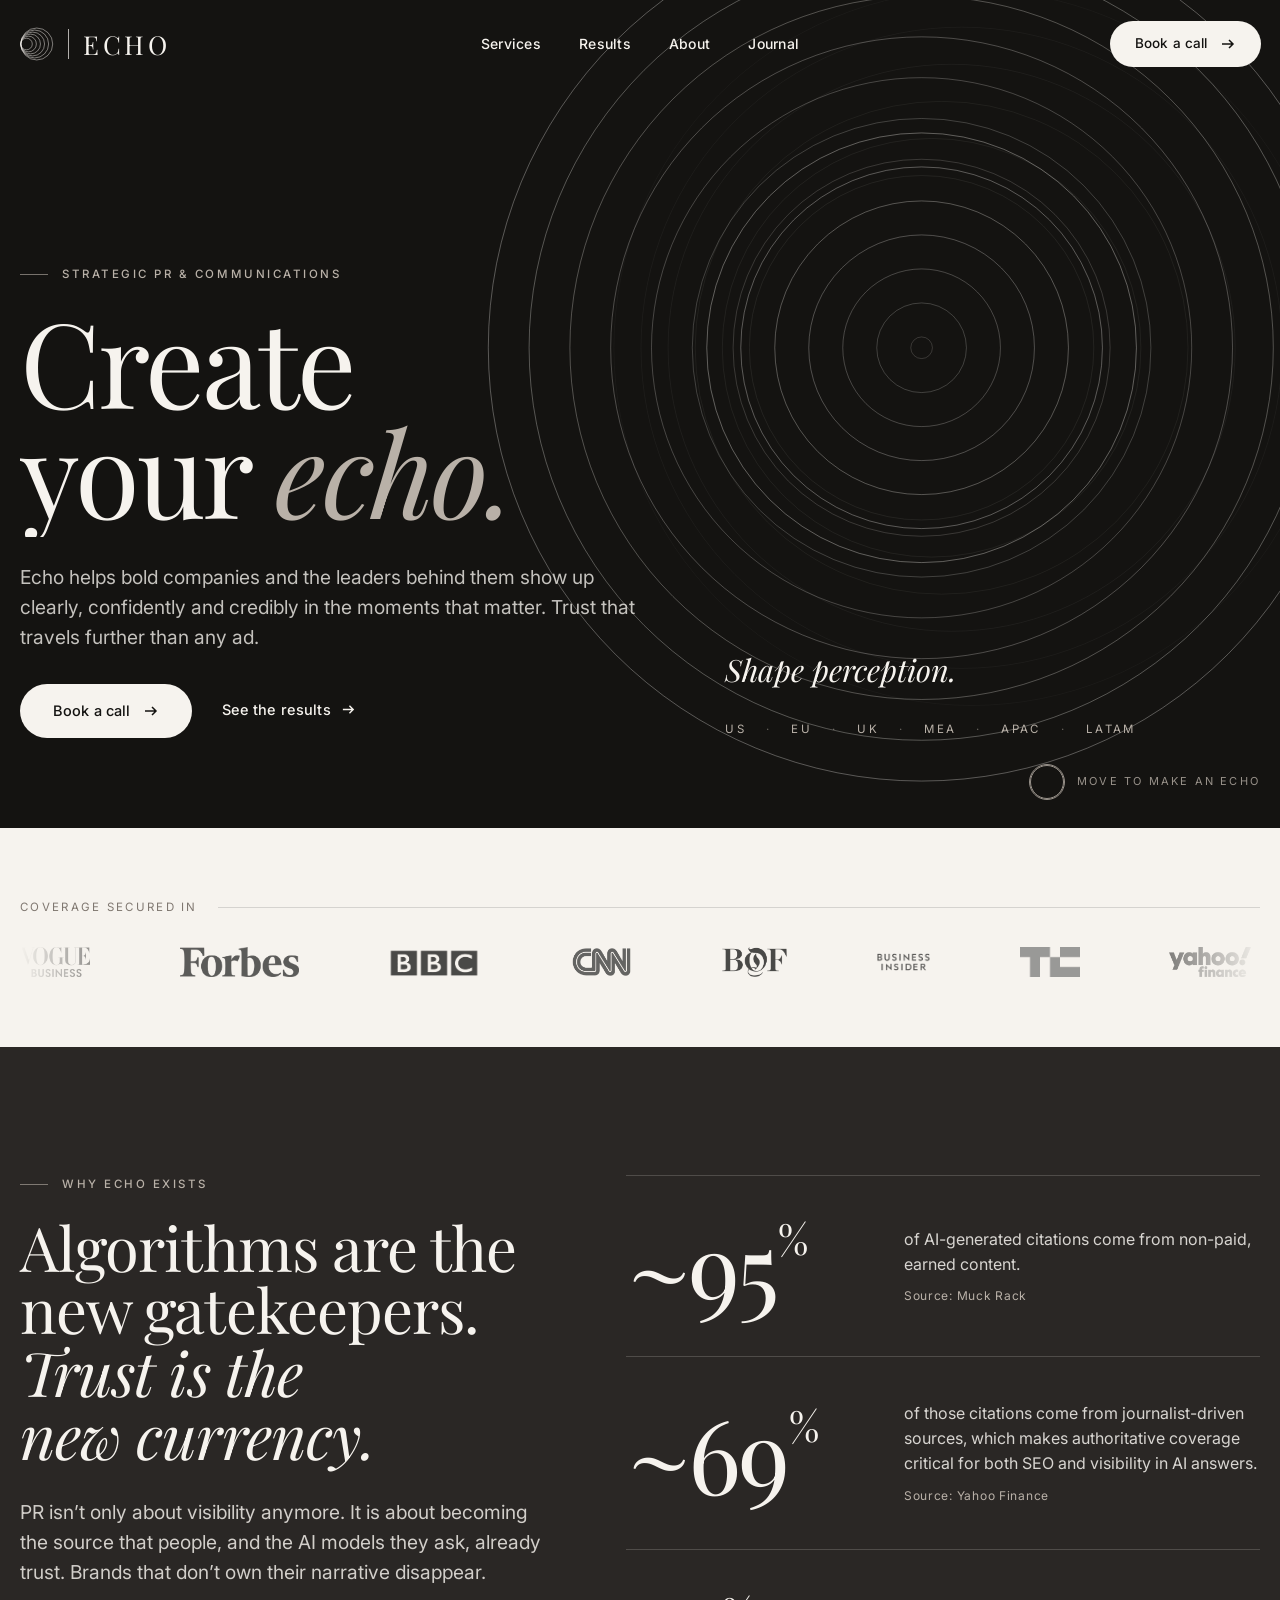
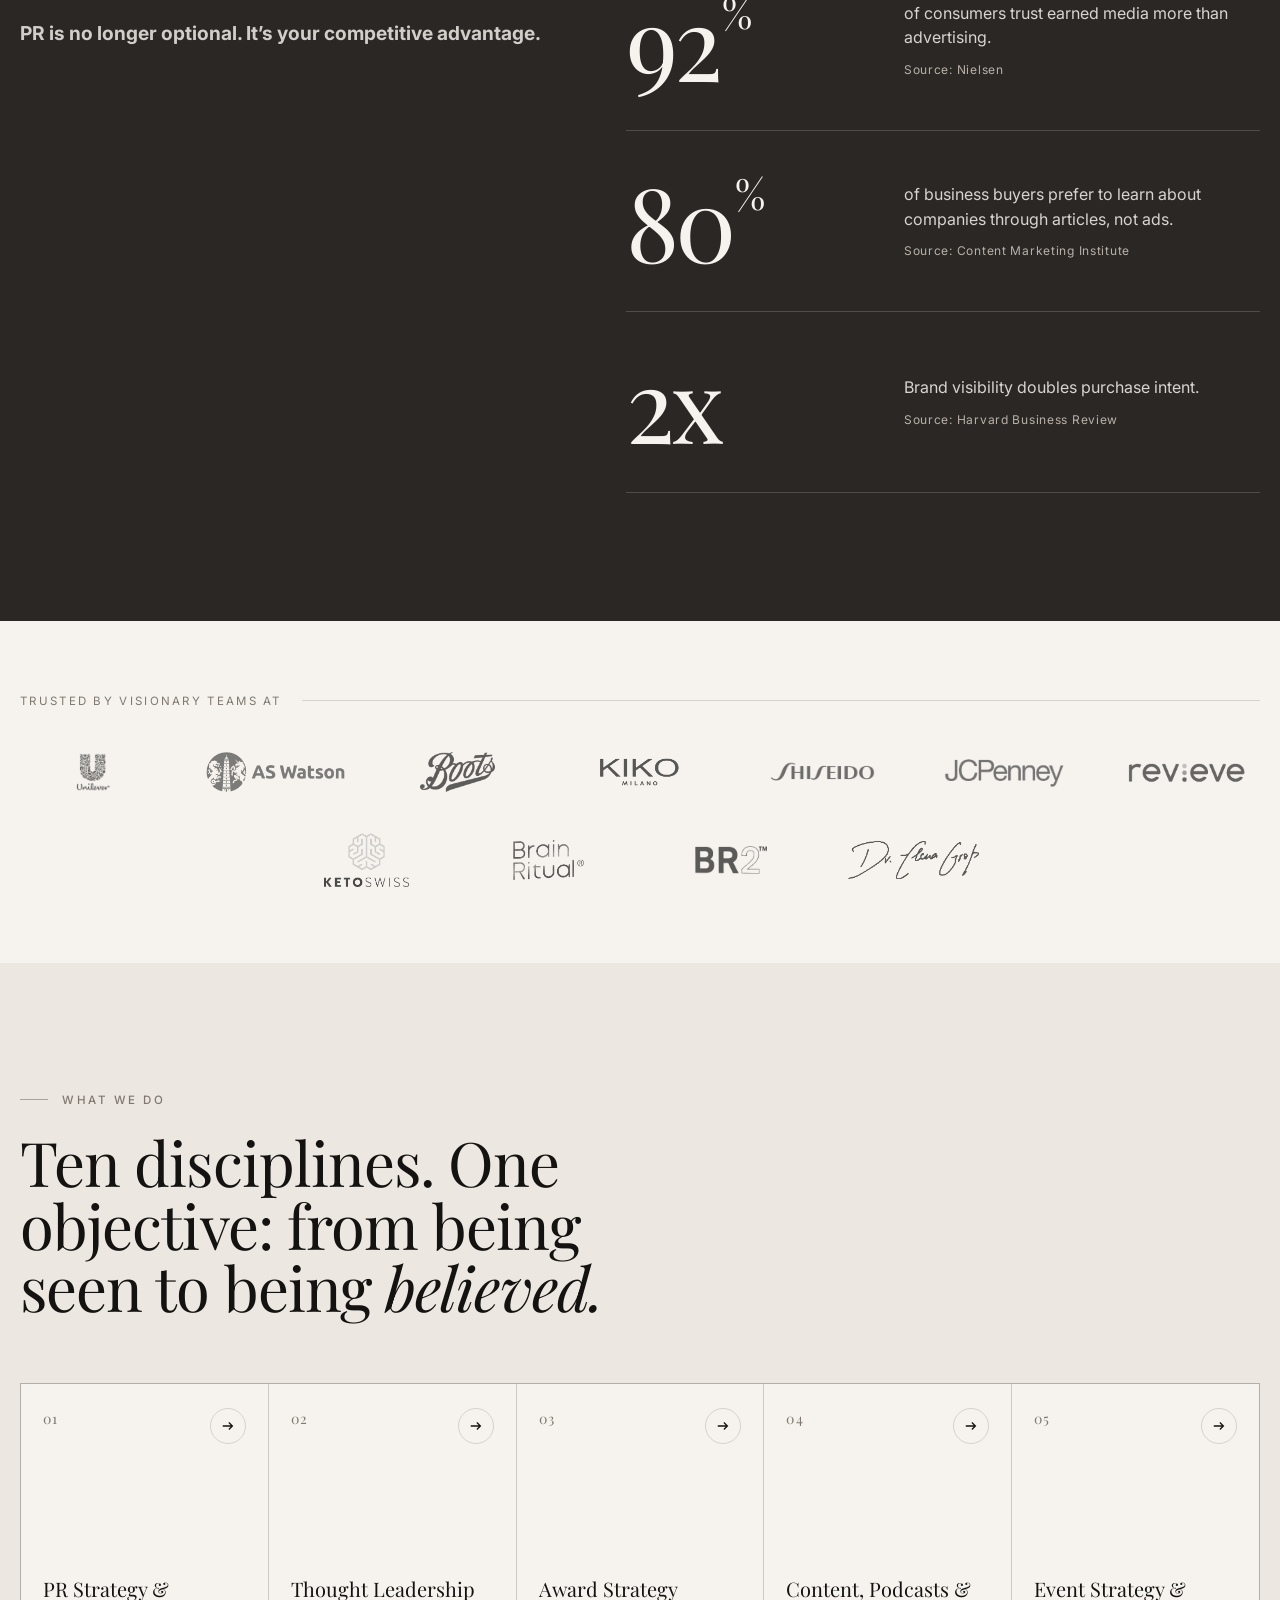
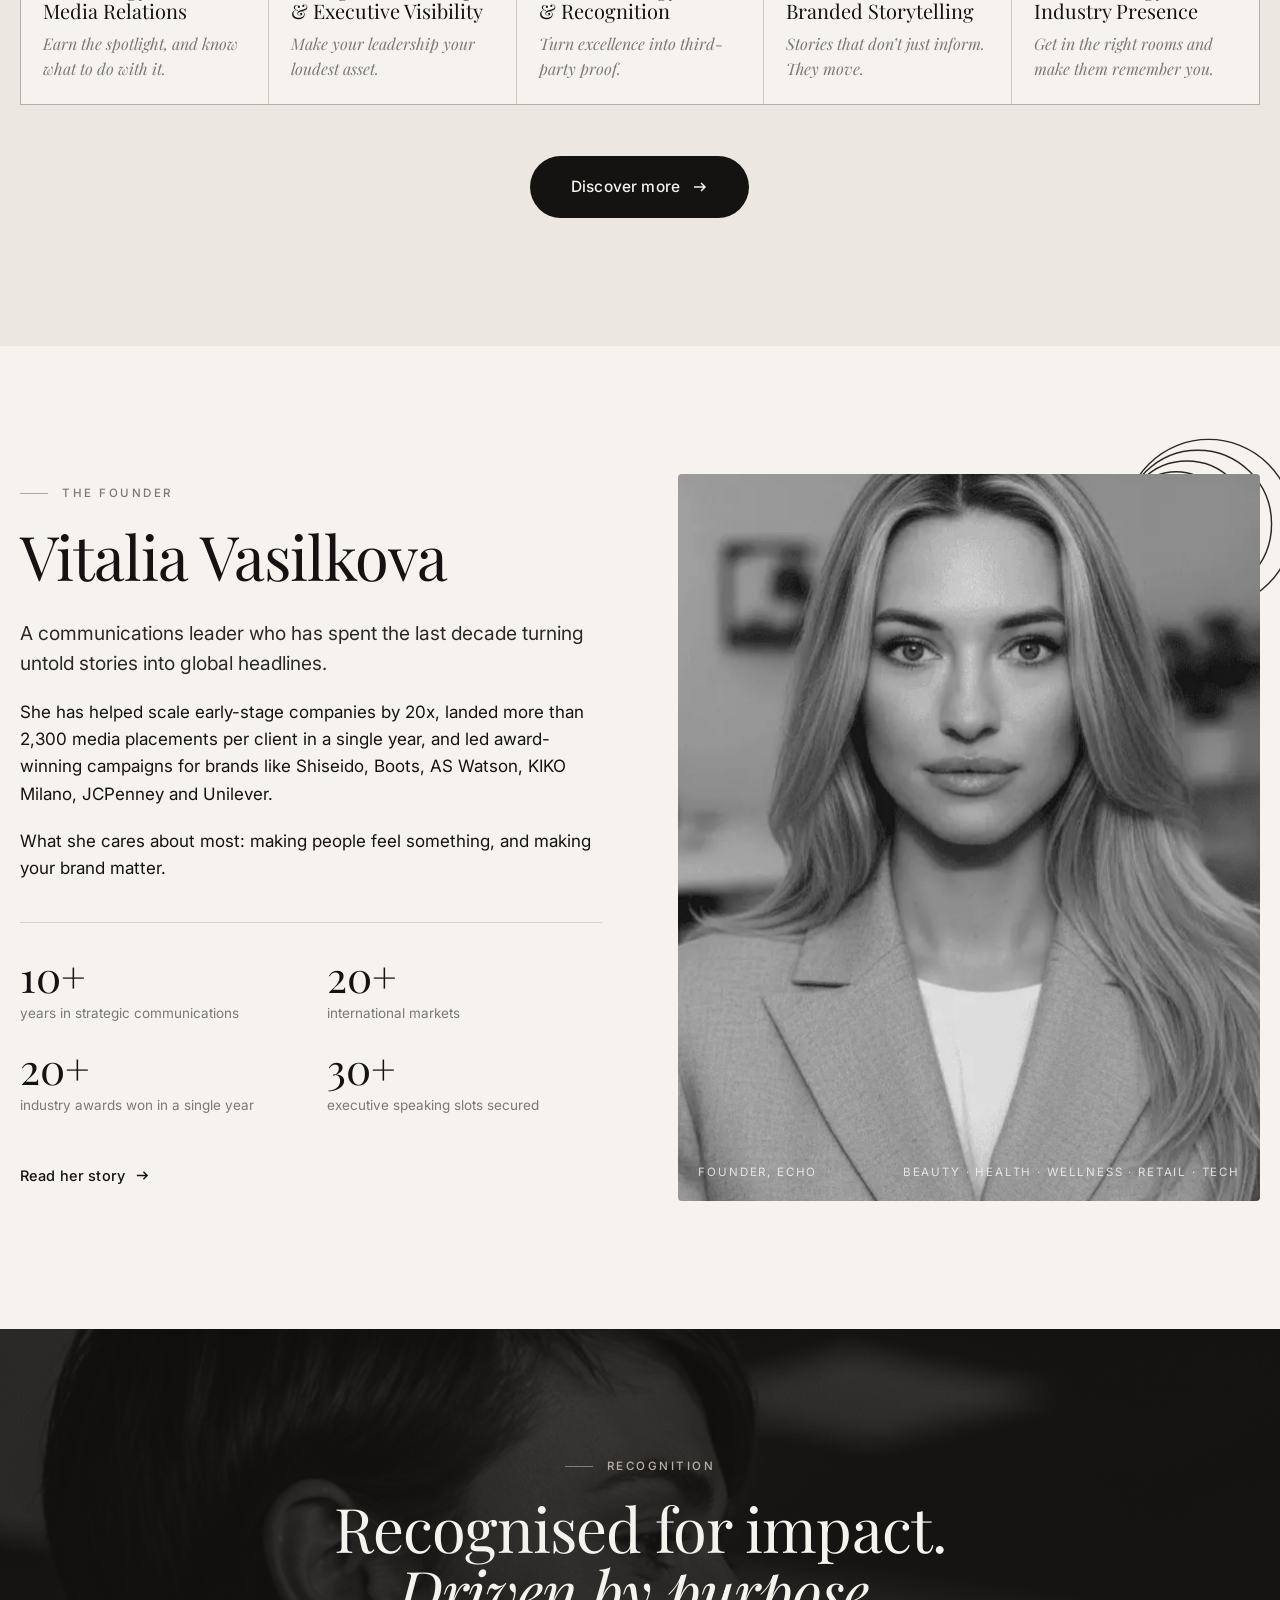
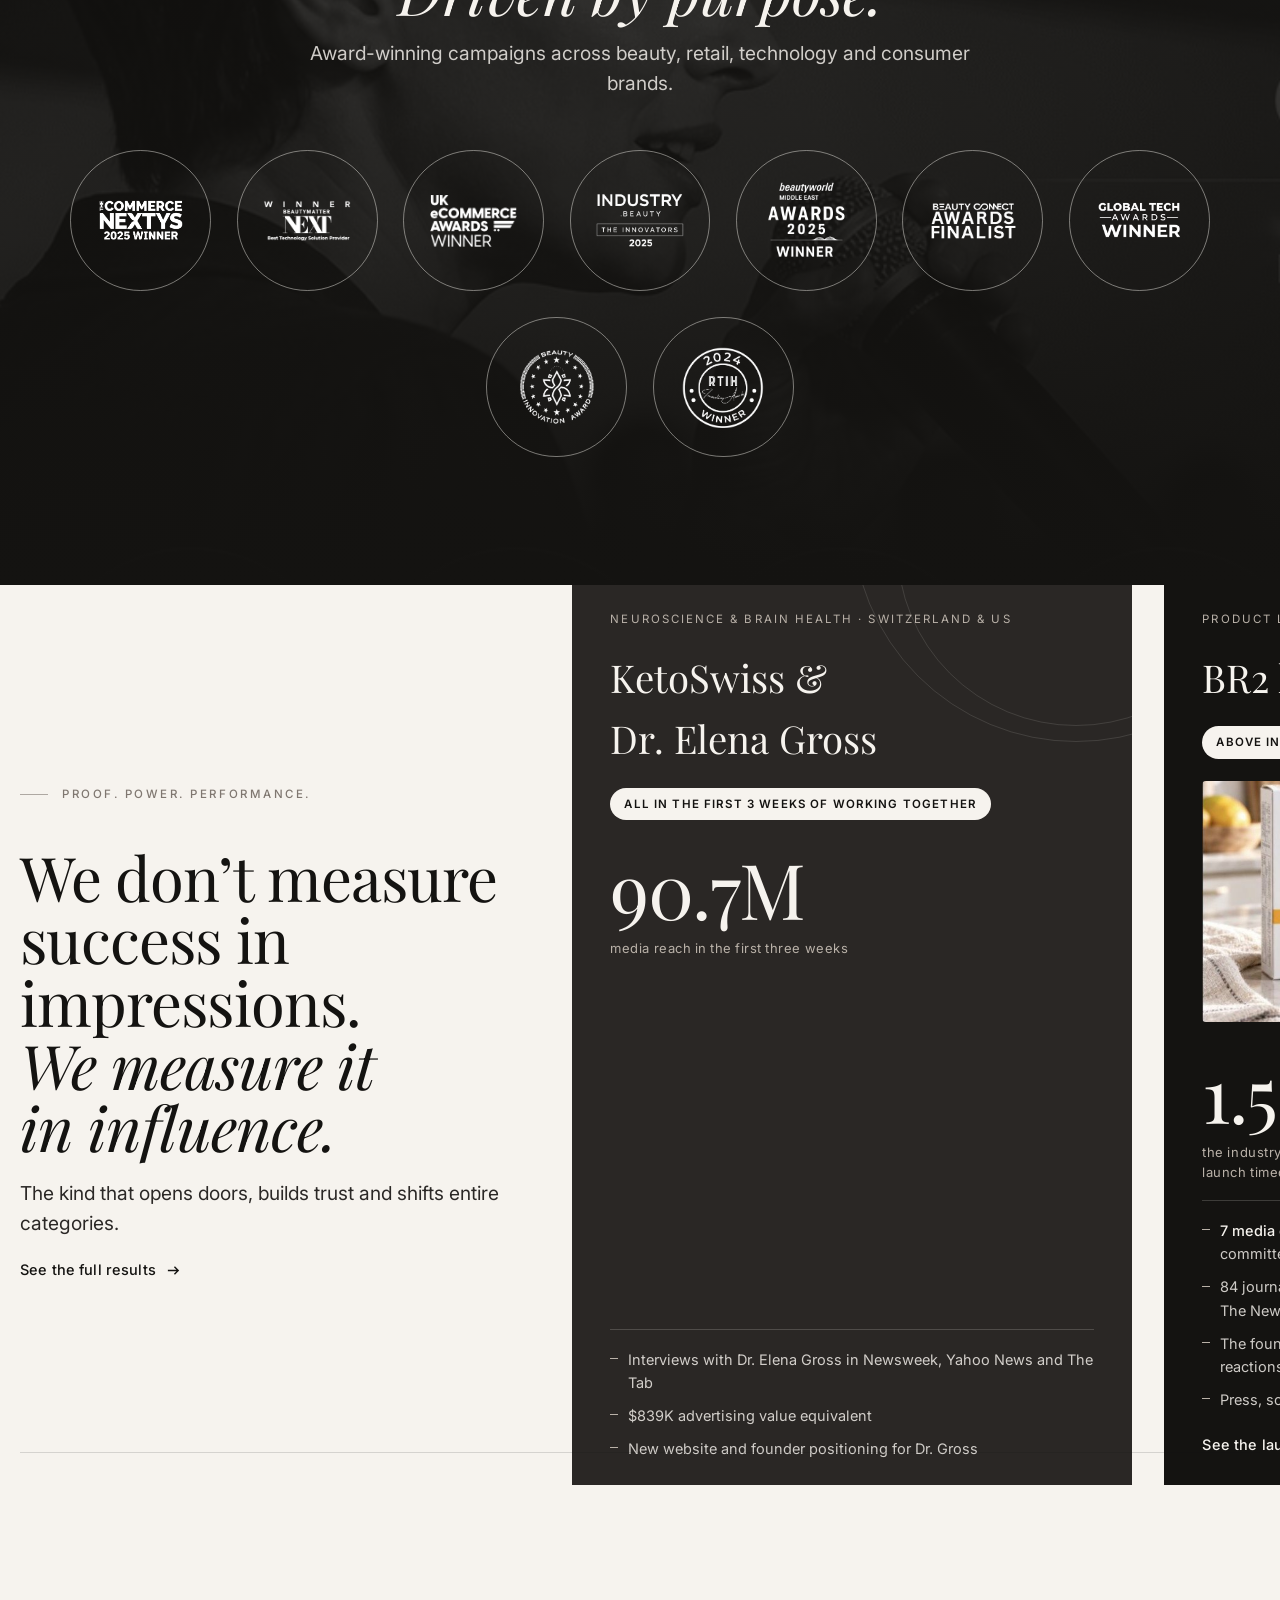
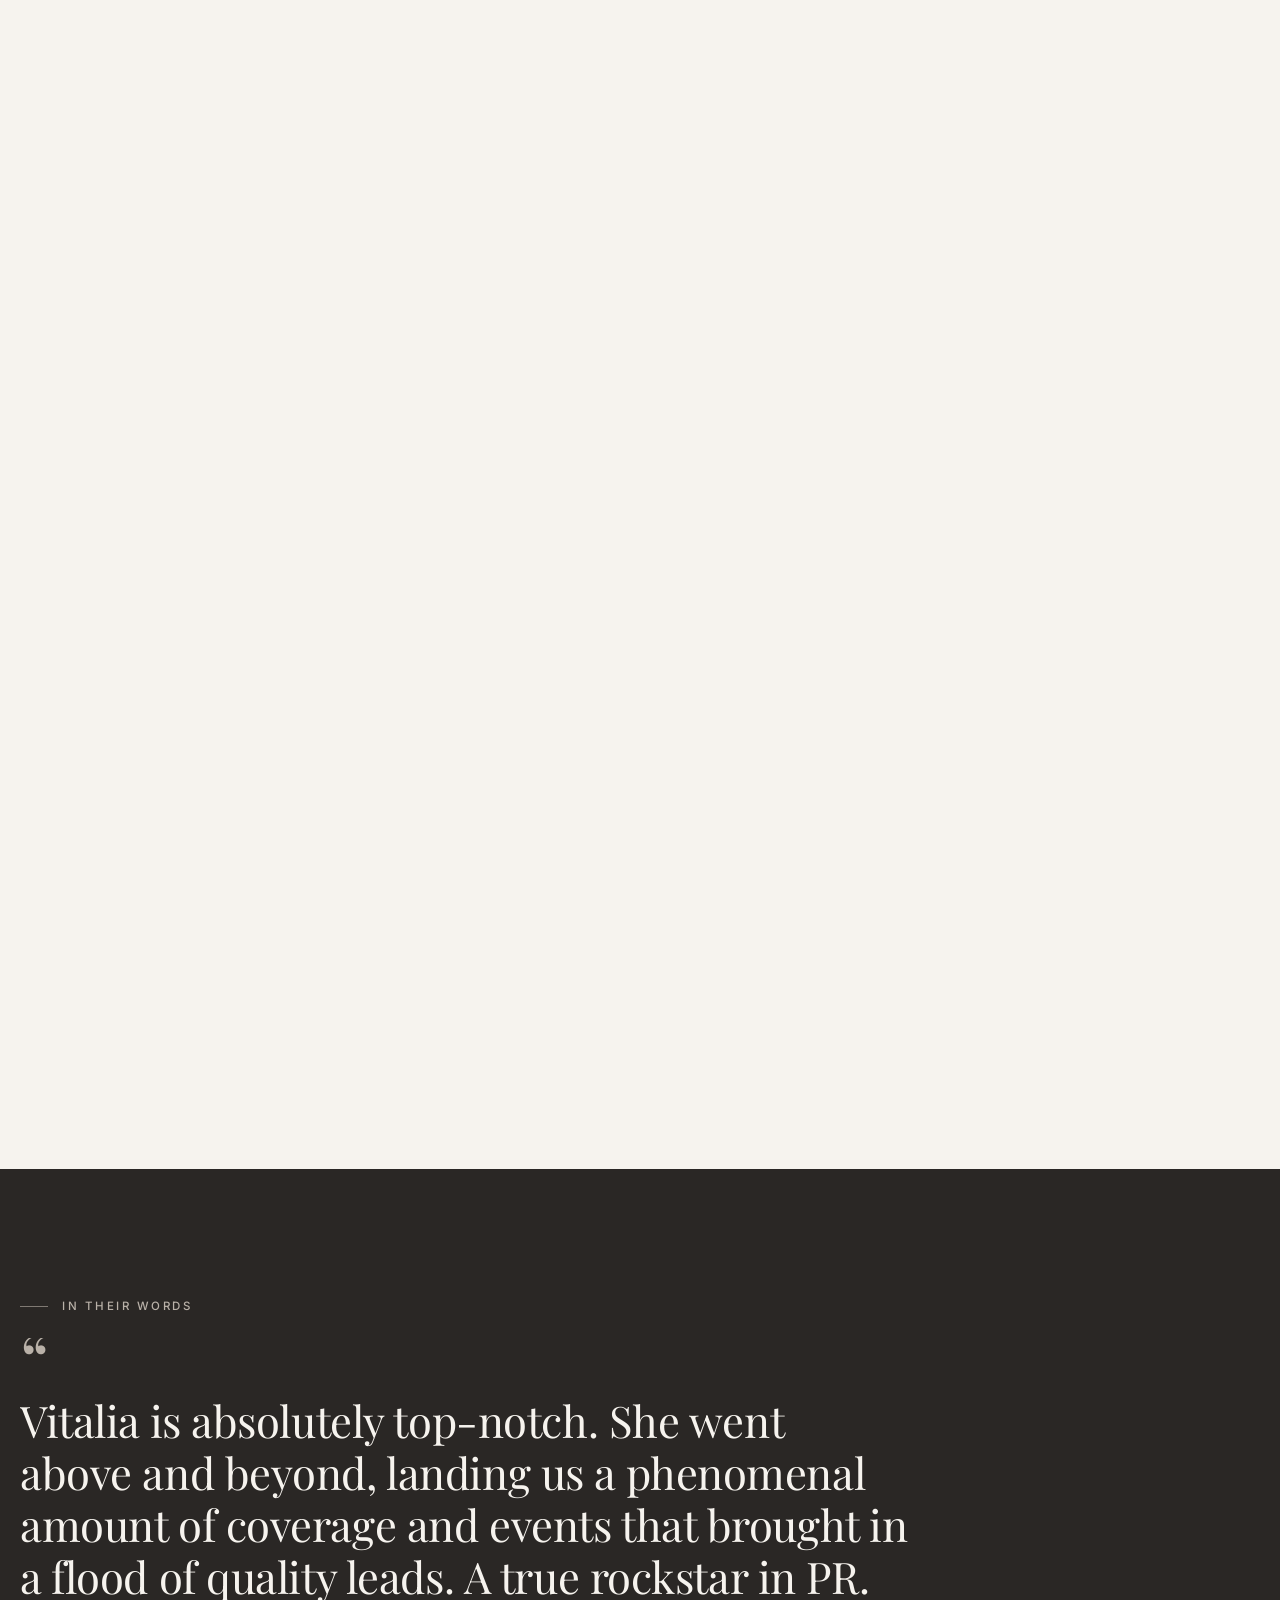
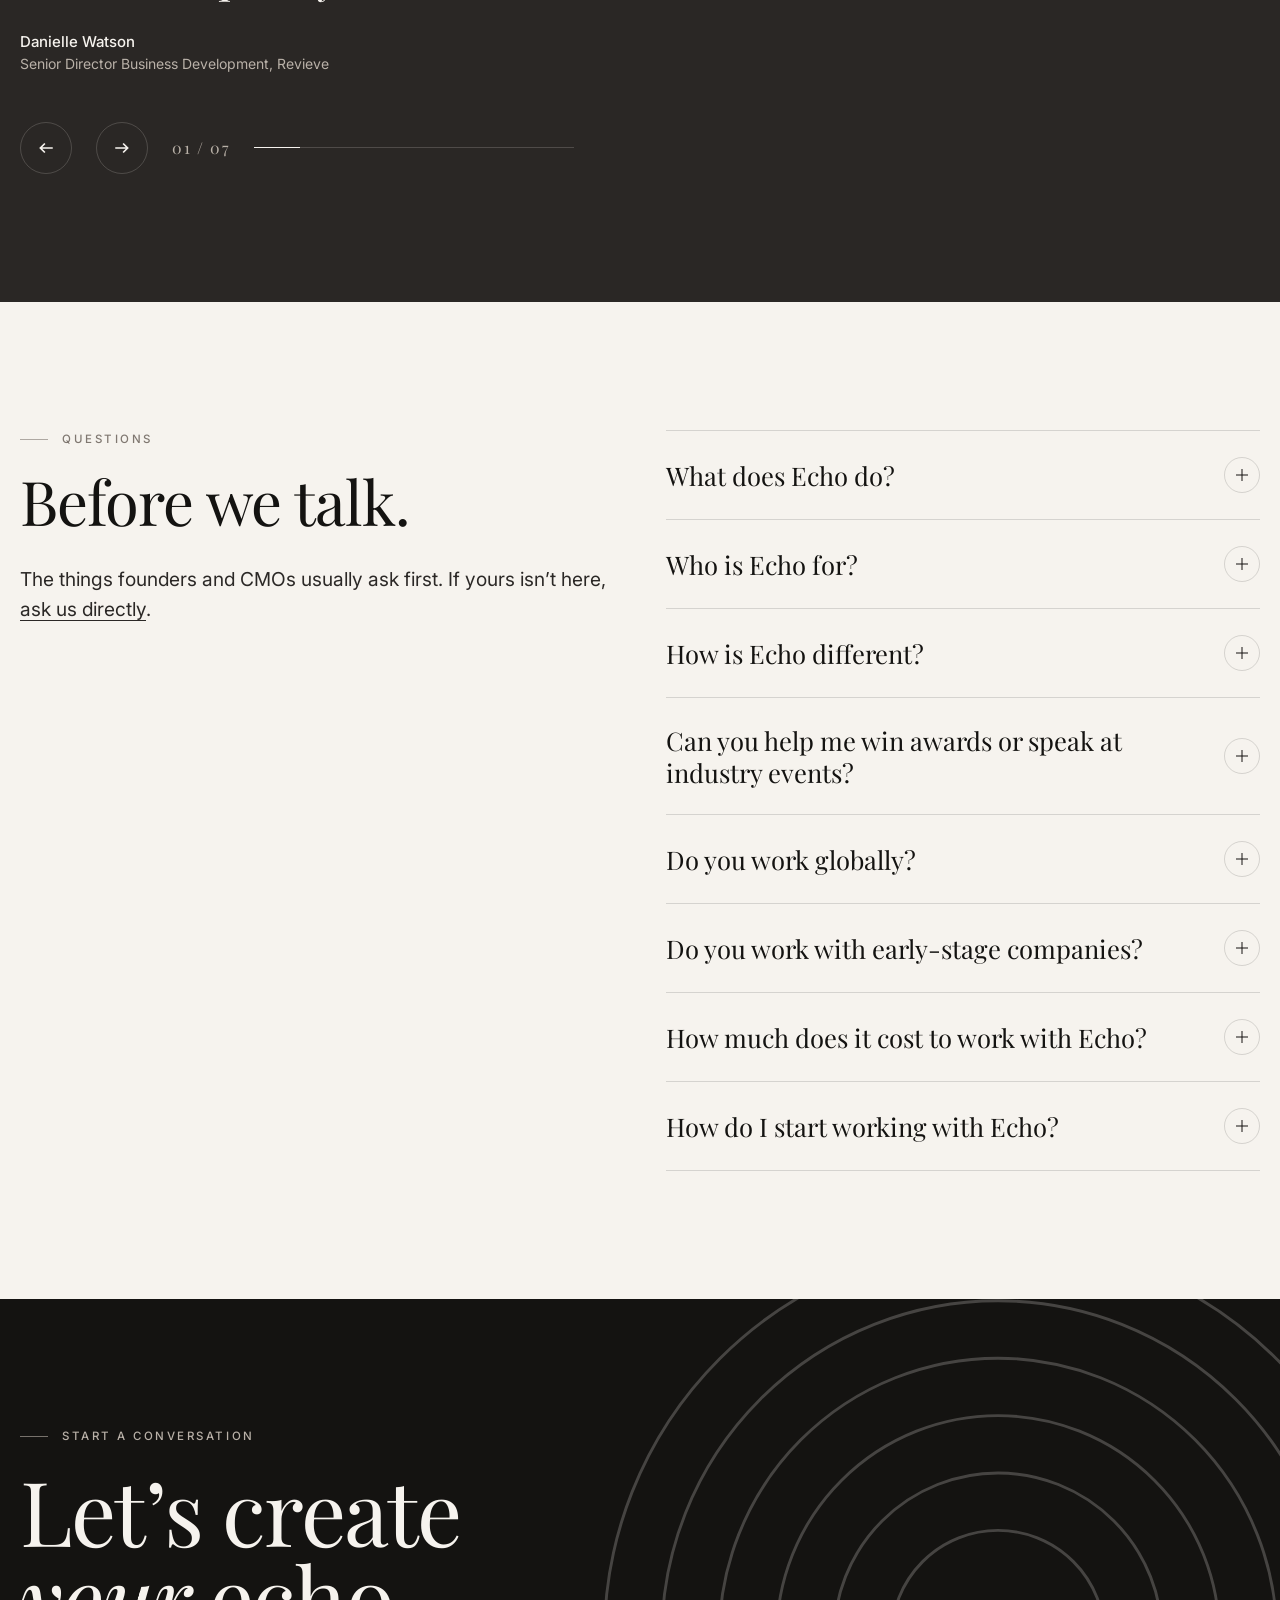
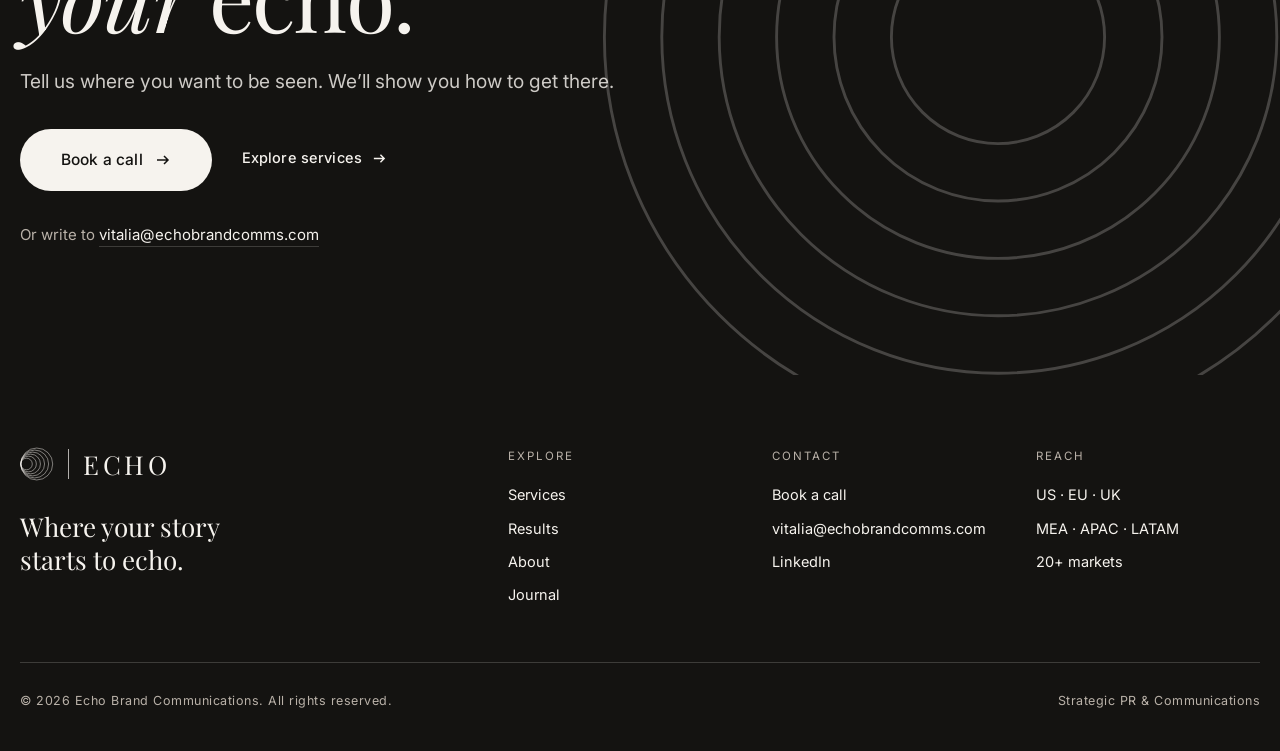
==== index.html @ 7e99e9a6 "Sharpen BR2 launch card positioning Co-Authored-By: Claude Opus 5.5 <noreply@anthropic.com> Claude-S" ====
<!doctype html>
<html lang="en">
<head>
<meta charset="utf-8">
<meta name="viewport" content="width=device-width, initial-scale=1, viewport-fit=cover">
<title>Echo — Strategic PR & Communications</title>
<meta name="description" content="Echo is a strategic PR and communications agency for bold brands and the leaders behind them. Earned media, thought leadership, awards and events across 20+ markets.">
<meta property="og:title" content="Echo — Strategic PR & Communications">
<meta property="og:description" content="Echo is a strategic PR and communications agency for bold brands and the leaders behind them. Earned media, thought leadership, awards and events across 20+ markets.">
<meta property="og:type" content="website">
<meta property="og:image" content="https://echobrandcomms.com/assets/img/hero-still-life.jpg">
<meta name="theme-color" content="#F6F3EE">
<link rel="icon" href="assets/img/favicon.svg" type="image/svg+xml">
<link rel="preconnect" href="https://fonts.googleapis.com">
<link rel="preconnect" href="https://fonts.gstatic.com" crossorigin>
<link rel="stylesheet" href="https://fonts.googleapis.com/css2?family=Playfair+Display:ital,wght@0,400;0,500;1,400&family=Inter:wght@400;500;600&display=swap">
<link rel="stylesheet" href="assets/css/style.css">
</head>
<body>
<header class="nav on-dark">
  <div class="nav-inner">
    <a class="brand" href="index.html" aria-label="Echo home"><svg class="brand-mark" viewBox="0 0 100 100" width="34" height="34" fill="none" stroke="currentColor" stroke-width="1.4" aria-hidden="true"><circle cx="49.2" cy="50" r="47"/><circle cx="43.2" cy="50" r="41"/><circle cx="37.2" cy="50" r="35"/><circle cx="31.2" cy="50" r="29"/><circle cx="25.2" cy="50" r="23"/><circle cx="19.2" cy="50" r="17"/></svg><span class="brand-bar"></span><span class="brand-word">ECHO</span></a>
    <nav class="nav-links" aria-label="Primary"><a href="services.html">Services</a><a href="results.html">Results</a><a href="about.html">About</a><a href="blog/index.html">Journal</a></nav>
    <div class="nav-cta">
      <a class="btn btn-dark" href="contact.html#book">Book a call <svg viewBox="0 0 16 16" fill="none" stroke="currentColor" stroke-width="1.5" aria-hidden="true"><path d="M2 8h11M9 4l4 4-4 4"/></svg></a>
      <button class="burger" aria-expanded="false" aria-controls="menu" aria-label="Menu"><span></span></button>
    </div>
  </div>
</header>
<div class="menu" id="menu">
  <a href="index.html">Home</a><a href="services.html">Services</a><a href="results.html">Results</a><a href="about.html">About</a><a href="blog/index.html">Journal</a><a href="contact.html">Contact</a>
  <div class="menu-foot">
    <a href="contact.html#book">Book a call</a>
    <a href="mailto:vitalia@echobrandcomms.com">vitalia@echobrandcomms.com</a>
  </div>
</div>

<div class="loader" aria-hidden="true"><svg viewBox="0 0 100 100" fill="none" stroke="currentColor" stroke-width="1.2"><circle cx="49.2" cy="50" r="47"/><circle cx="43.2" cy="50" r="41"/><circle cx="37.2" cy="50" r="35"/><circle cx="31.2" cy="50" r="29"/><circle cx="25.2" cy="50" r="23"/><circle cx="19.2" cy="50" r="17"/></svg><span class="word">ECHO</span></div>

<main>
<section class="hero">
  <canvas aria-hidden="true"></canvas>
  <div class="wrap">
    <p class="eyebrow reveal">Strategic PR &amp; Communications</p>
    <h1 class="lines">
      <span class="line"><span>Create</span></span>
      <span class="line"><span>your <em class="it">echo.</em></span></span>
    </h1>
    <div class="hero-foot">
      <div>
        <p class="lede reveal" data-delay="2">Echo helps bold companies and the leaders behind them show up clearly, confidently and credibly in the moments that matter. Trust that travels further than any ad.</p>
        <div class="actions mt-2 reveal" data-delay="3">
          <a class="btn btn-light" href="contact.html#book">Book a call <svg viewBox="0 0 16 16" fill="none" stroke="currentColor" stroke-width="1.5" aria-hidden="true"><path d="M2 8h11M9 4l4 4-4 4"/></svg></a>
          <a class="link" href="results.html">See the results <svg viewBox="0 0 16 16" fill="none" stroke="currentColor" stroke-width="1.5" aria-hidden="true"><path d="M2 8h11M9 4l4 4-4 4"/></svg></a>
        </div>
      </div>
      <div class="hero-right reveal" data-delay="3">
        <div class="rotator" aria-live="polite">
          <span class="on">Build trust.</span>
          <span>Shape perception.</span>
          <span>Own the narrative.</span>
          <span>Become the source AI trusts.</span>
        </div>
        <div class="hero-reach"><span>US</span><span>EU</span><span>UK</span><span>MEA</span><span>APAC</span><span>LATAM</span></div>
      </div>
    </div>
  </div>
  <div class="hero-hint"><i></i>Move to make an echo</div>
</section>

<section class="section--tight">
  <div class="wrap">
    <div class="strip-head">Coverage secured in</div>
    <div class="marquee"><div class="marquee-track"><img class="logo-img" src="assets/img/press/vogue-business.png" alt="Vogue Business"><img class="logo-img" src="assets/img/press/forbes.png" alt="Forbes"><img class="logo-img" src="assets/img/press/bbc.png" alt="BBC"><img class="logo-img" src="assets/img/press/cnn.png" alt="CNN"><img class="logo-img" src="assets/img/press/bof.png" alt="The Business of Fashion"><img class="logo-img" src="assets/img/press/business-insider.png" alt="Business Insider"><img class="logo-img" src="assets/img/press/techcrunch.png" alt="TechCrunch"><img class="logo-img" src="assets/img/press/yahoo-finance.png" alt="Yahoo Finance"><img class="logo-img" src="assets/img/press/allure.png" alt="Allure"><img class="logo-img" src="assets/img/press/grazia.png" alt="Grazia"><img class="logo-img" src="assets/img/press/beauty-independent.png" alt="Beauty Independent"></div></div>
  </div>
</section>

<section class="section dark">
  <div class="wrap">
    <div class="why">
      <div class="sticky">
        <p class="eyebrow reveal">Why Echo exists</p>
        <h2 class="h2 reveal" data-delay="1">Algorithms are the new gatekeepers. <em class="it">Trust is the new currency.</em></h2>
        <p class="lede mt-2 reveal" data-delay="2">PR isn’t only about visibility anymore. It is about becoming the source that people, and the AI models they ask, already trust. Brands that don’t own their narrative disappear.</p>
        <p class="lede mt-2 reveal" data-delay="3"><strong>PR is no longer optional. It’s your competitive advantage.</strong></p>
      </div>
      <div class="why-stats">
        <div class="why-stat reveal"><div class="num">~<span data-count="95">0</span><sup>%</sup></div><div><p>of AI-generated citations come from non-paid, earned content.</p><span class="src">Source: Muck Rack</span></div></div>
        <div class="why-stat reveal"><div class="num">~<span data-count="69">0</span><sup>%</sup></div><div><p>of those citations come from journalist-driven sources, which makes authoritative coverage critical for both SEO and visibility in AI answers.</p><span class="src">Source: Yahoo Finance</span></div></div>
        <div class="why-stat reveal"><div class="num"><span data-count="92">0</span><sup>%</sup></div><div><p>of consumers trust earned media more than advertising.</p><span class="src">Source: Nielsen</span></div></div>
        <div class="why-stat reveal"><div class="num"><span data-count="80">0</span><sup>%</sup></div><div><p>of business buyers prefer to learn about companies through articles, not ads.</p><span class="src">Source: Content Marketing Institute</span></div></div>
        <div class="why-stat reveal"><div class="num"><span data-count="2">0</span>x</div><div><p>Brand visibility doubles purchase intent.</p><span class="src">Source: Harvard Business Review</span></div></div>
      </div>
    </div>
  </div>
</section>

<section class="section--tight">
  <div class="wrap">
    <div class="strip-head reveal">Trusted by visionary teams at</div>
    <div class="logo-grid reveal"><div><img class="logo-img" src="assets/img/clients/unilever.png" alt="Unilever"></div><div><img class="logo-img" src="assets/img/clients/as-watson.png" alt="AS Watson"></div><div><img class="logo-img" src="assets/img/clients/boots.png" alt="Boots"></div><div><img class="logo-img" src="assets/img/clients/kiko.png" alt="KIKO Milano"></div><div><img class="logo-img" src="assets/img/clients/shiseido.png" alt="Shiseido"></div><div><img class="logo-img" src="assets/img/clients/jcpenney.png" alt="JCPenney"></div><div><img class="logo-img" src="assets/img/clients/revieve.png" alt="Revieve"></div><div><img class="logo-img" src="assets/img/clients/ketoswiss.png" style="max-height:54px" alt="KetoSwiss"></div><div><img class="logo-img" src="assets/img/clients/brain-ritual.png" alt="Brain Ritual"></div><div><img class="logo-img" src="assets/img/clients/br2.png" style="max-height:28px" alt="BR2"></div><div><img class="logo-img" src="assets/img/clients/elena-gross.png" style="max-height:38px" alt="Dr. Elena Gross"></div></div>
  </div>
</section>

<section class="section tone" id="services">
  <div class="wrap">
    <div class="head-row">
      <div>
        <p class="eyebrow reveal">What we do</p>
        <h2 class="h2 reveal" data-delay="1">Ten disciplines. One objective: from being seen to being <em class="it">believed.</em></h2>
      </div>
    </div>
    <div class="tiles tiles--five"><a class="tile reveal" href="services.html#pr-media" data-delay="0">
  <div class="tile-head"><span class="n">01</span><span class="arrow"><svg viewBox="0 0 16 16" fill="none" stroke="currentColor" stroke-width="1.5" aria-hidden="true"><path d="M2 8h11M9 4l4 4-4 4"/></svg></span></div>
  <div class="tile-body"><h3>PR Strategy &amp; Media Relations</h3><p class="tag">Earn the spotlight, and know what to do with it.</p><p class="more">Sharp, proactive campaigns that position your brand where it counts: in top-tier outlets, trusted trade media and the conversations that shape your category.</p></div>
</a><a class="tile reveal" href="services.html#thought-leadership" data-delay="1">
  <div class="tile-head"><span class="n">02</span><span class="arrow"><svg viewBox="0 0 16 16" fill="none" stroke="currentColor" stroke-width="1.5" aria-hidden="true"><path d="M2 8h11M9 4l4 4-4 4"/></svg></span></div>
  <div class="tile-body"><h3>Thought Leadership &amp; Executive Visibility</h3><p class="tag">Make your leadership your loudest asset.</p><p class="more">We turn founders, C-suite executives and experts into the voices people quote, share and trust. Leaders who lead with clarity, not ego.</p></div>
</a><a class="tile reveal" href="services.html#awards" data-delay="2">
  <div class="tile-head"><span class="n">03</span><span class="arrow"><svg viewBox="0 0 16 16" fill="none" stroke="currentColor" stroke-width="1.5" aria-hidden="true"><path d="M2 8h11M9 4l4 4-4 4"/></svg></span></div>
  <div class="tile-body"><h3>Award Strategy &amp; Recognition</h3><p class="tag">Turn excellence into third-party proof.</p><p class="more">We identify, pitch and win the awards that validate your work and elevate your brand. Recognition builds trust, and trust builds momentum.</p></div>
</a><a class="tile reveal" href="services.html#podcasts" data-delay="3">
  <div class="tile-head"><span class="n">04</span><span class="arrow"><svg viewBox="0 0 16 16" fill="none" stroke="currentColor" stroke-width="1.5" aria-hidden="true"><path d="M2 8h11M9 4l4 4-4 4"/></svg></span></div>
  <div class="tile-body"><h3>Content, Podcasts &amp; Branded Storytelling</h3><p class="tag">Stories that don’t just inform. They move.</p><p class="more">We create and produce content that reflects the depth and voice of your brand, across every format from long-form to audio.</p></div>
</a><a class="tile reveal" href="services.html#events" data-delay="0">
  <div class="tile-head"><span class="n">05</span><span class="arrow"><svg viewBox="0 0 16 16" fill="none" stroke="currentColor" stroke-width="1.5" aria-hidden="true"><path d="M2 8h11M9 4l4 4-4 4"/></svg></span></div>
  <div class="tile-body"><h3>Event Strategy &amp; Industry Presence</h3><p class="tag">Get in the right rooms and make them remember you.</p><p class="more">We identify the highest-ROI conferences, summits, awards and panels in your space, and position you to own the moment.</p></div>
</a></div>
    <div class="tiles-more reveal"><a class="btn btn-dark btn-lg" href="services.html">Discover more <svg viewBox="0 0 16 16" fill="none" stroke="currentColor" stroke-width="1.5" aria-hidden="true"><path d="M2 8h11M9 4l4 4-4 4"/></svg></a></div>
  </div>
</section>

<section class="section">
  <div class="wrap">
    <div class="split">
      <div>
        <p class="eyebrow reveal">The founder</p>
        <h2 class="h2 reveal" data-delay="1">Vitalia Vasilkova</h2>
        <div class="stack mt-2 reveal" data-delay="2">
          <p class="lede">A communications leader who has spent the last decade turning untold stories into global headlines.</p>
          <p>She has helped scale early-stage companies by 20x, landed more than 2,300 media placements per client in a single year, and led award-winning campaigns for brands like Shiseido, Boots, AS Watson, KIKO Milano, JCPenney and Unilever.</p>
          <p>What she cares about most: making people feel something, and making your brand matter.</p>
        </div>
        <div class="mini-stats reveal" data-delay="2">
          <div><div class="num"><span data-count="10">0</span>+</div><p>years in strategic communications</p></div>
          <div><div class="num"><span data-count="20">0</span>+</div><p>international markets</p></div>
          <div><div class="num"><span data-count="20">0</span>+</div><p>industry awards won in a single year</p></div>
          <div><div class="num"><span data-count="30">0</span>+</div><p>executive speaking slots secured</p></div>
        </div>
        <div class="actions mt-3 reveal"><a class="link" href="about.html">Read her story <svg viewBox="0 0 16 16" fill="none" stroke="currentColor" stroke-width="1.5" aria-hidden="true"><path d="M2 8h11M9 4l4 4-4 4"/></svg></a></div>
      </div>
      <div class="figure reveal" data-delay="1">
        <svg class="ring" viewBox="0 0 100 100" fill="none" stroke="currentColor" stroke-width=".8" aria-hidden="true"><circle cx="49.2" cy="50" r="47"/><circle cx="43.2" cy="50" r="41"/><circle cx="37.2" cy="50" r="35"/><circle cx="31.2" cy="50" r="29"/><circle cx="25.2" cy="50" r="23"/><circle cx="19.2" cy="50" r="17"/></svg>
        <div class="frame frame-tall"><img src="assets/img/vitalia-portrait.jpg" alt="Vitalia Vasilkova, founder of Echo" data-parallax="8"></div>
        <div class="caption"><span>Founder, Echo</span><span>Beauty · Health · Wellness · Retail · Tech</span></div>
      </div>
    </div>
  </div>
</section>

<section class="section dark-ink awards-band">
  <div class="bg"><img src="assets/img/awards-bg.jpg" alt="" loading="lazy"></div>
  <div class="wrap center">
    <p class="eyebrow reveal">Recognition</p>
    <h2 class="h2 reveal" data-delay="1">Recognised for impact.<br><em class="it">Driven by purpose.</em></h2>
    <p class="lede mt-1 reveal" data-delay="2">Award-winning campaigns across beauty, retail, technology and consumer brands.</p>
    <div class="badges reveal" data-delay="2"><div class="badge" title="The Commerce NEXTYS 2025 Winner"><img src="assets/img/awards/commerce-nextys.png" alt="The Commerce NEXTYS 2025 Winner" loading="lazy"></div><div class="badge" title="BeautyMatter NEXT Awards Winner, Best Technology Solution Provider"><img src="assets/img/awards/beautymatter-next.png" alt="BeautyMatter NEXT Awards Winner, Best Technology Solution Provider" loading="lazy"></div><div class="badge" title="UK eCommerce Awards Winner"><img src="assets/img/awards/uk-ecommerce.png" alt="UK eCommerce Awards Winner" loading="lazy"></div><div class="badge" title="Industry.beauty The Innovators 2025"><img src="assets/img/awards/industry-beauty.png" alt="Industry.beauty The Innovators 2025" loading="lazy"></div><div class="badge" title="Beautyworld Middle East Awards 2025 Winner"><img src="assets/img/awards/beautyworld-me.png" alt="Beautyworld Middle East Awards 2025 Winner" loading="lazy"></div><div class="badge" title="Beauty Connect Awards Finalist"><img src="assets/img/awards/beauty-connect.png" alt="Beauty Connect Awards Finalist" loading="lazy"></div><div class="badge" title="Global Tech Awards Winner"><img src="assets/img/awards/global-tech.png" alt="Global Tech Awards Winner" loading="lazy"></div><div class="badge" title="Beauty Innovation Award"><img src="assets/img/awards/beauty-innovation.png" alt="Beauty Innovation Award" loading="lazy"></div><div class="badge" title="RTIH Innovation Awards 2024 Winner"><img src="assets/img/awards/rtih-2024.png" alt="RTIH Innovation Awards 2024 Winner" loading="lazy"></div></div>
  </div>
</section>

<section class="rail">
  <div class="rail-sticky">
    <div class="rail-track">
      <div class="rail-head">
        <p class="eyebrow">Proof. Power. Performance.</p>
        <h2 class="h2">We don’t measure success in impressions. <em class="it">We measure it in influence.</em></h2>
        <p class="lede">The kind that opens doors, builds trust and shifts entire categories.</p>
        <a class="link" href="results.html">See the full results <svg viewBox="0 0 16 16" fill="none" stroke="currentColor" stroke-width="1.5" aria-hidden="true"><path d="M2 8h11M9 4l4 4-4 4"/></svg></a>
      </div>
      <article class="case case--alt">
        <span class="kicker">Neuroscience &amp; brain health · Switzerland &amp; US</span>
        <h3>KetoSwiss &amp; Dr. Elena Gross</h3>
        <span class="case-badge">All in the first 3 weeks of working together</span>
        <div class="big"><span data-count="90.7" data-decimals="1">0</span>M<small>media reach in the first three weeks</small></div>
        <ul><li>Interviews with Dr. Elena Gross in Newsweek, Yahoo News and The Tab</li><li>$839K advertising value equivalent</li><li>New website and founder positioning for Dr. Gross</li></ul>
      </article>
      <article class="case case--br2">
        <span class="kicker">Product launch · US · Thanksgiving week</span>
        <h3>BR2 launch</h3>
        <span class="case-badge">Above industry benchmarks</span>
        <img class="case-img" src="assets/img/br2-launch.jpg" alt="BR2 Brain Energy Complex box and stick pack, mango flavour" loading="lazy">
        <div class="big"><span data-count="1.5" data-decimals="1">0</span>×<small>the industry-average response rate, for a launch timed into Thanksgiving week</small></div>
        <ul><li><strong>7 media opportunities opened before launch day</strong>, including committed coverage and an interview request</li><li>84 journalists personally pitched in five days, from Fortune and The New York Times to the supplement trade press</li><li>The founder’s launch announcement was the week’s top post: 83 reactions, 21 comments</li><li>Press, social and founder visibility run as one integrated launch</li></ul>
        <a class="link" href="results.html#br2-launch">See the launch <svg viewBox="0 0 16 16" fill="none" stroke="currentColor" stroke-width="1.5" aria-hidden="true"><path d="M2 8h11M9 4l4 4-4 4"/></svg></a>
      </article>
      <article class="case case--alt">
        <span class="kicker">Enterprise SaaS · Finland</span>
        <h3>Revieve</h3>
        <div class="big"><span data-count="50">0</span>%<small>of all leads generated through PR</small></div>
        <ul><li>Tier-1 coverage in Vogue, Grazia, Vogue Business, BBC, CNN and more</li><li>25+ industry awards won</li><li>Scaled revenue 20x</li></ul>
      </article>
      <article class="case">
        <span class="kicker">Skincare · UK &amp; US</span>
        <h3>Byoma</h3>
        <div class="big"><span data-count="5">0</span>M+<small>media reach</small></div>
        <ul><li>Coverage in Business of Fashion and Vogue Business</li><li>Multiple industry awards</li></ul>
      </article>
      <article class="case case--alt">
        <span class="kicker">Retail · Japan</span>
        <h3>Matsukiyo</h3>
        <div class="big"><span data-count="1000">0</span>+<small>Japanese media mentions</small></div>
        <ul><li>1M+ media reach</li><li>Top-tier outlet coverage and reinforced brand trust</li></ul>
      </article>
      <article class="case">
        <span class="kicker">Across clients · 2025</span>
        <h3>Reach</h3>
        <div class="big"><span data-count="2.5" data-decimals="1">0</span>B+<small>global media reach per client</small></div>
        <ul><li>2,300+ media placements per client, per year</li><li>30+ executive speaking slots secured worldwide</li></ul>
      </article>
      <div class="rail-end"></div>
    </div>
    <div class="rail-progress"><i></i></div>
  </div>
</section>

<section class="section dark">
  <div class="wrap">
    <p class="eyebrow reveal">In their words</p>
    <div class="carousel reveal" tabindex="0" aria-roledescription="carousel" aria-label="Client testimonials">
      <div class="carousel-viewport" data-cursor="Drag"><div class="carousel-track"><figure class="slide"><blockquote>Vitalia is absolutely top-notch. She went above and beyond, landing us a phenomenal amount of coverage and events that brought in a flood of quality leads. A true rockstar in PR.</blockquote><figcaption><strong>Danielle Watson</strong>Senior Director Business Development, Revieve</figcaption></figure><figure class="slide"><blockquote>The work you’ve done is truly impressive. I’m really excited to feature your work and the impact you’re driving.</blockquote><figcaption><strong>Nateisha Scott</strong>Beauty Editor, Vogue Business</figcaption></figure><figure class="slide"><blockquote>Thank you so much for all your help with the outreach and your work on the case study and release. We received so much media attention thanks to your efforts.</blockquote><figcaption><strong>Caroline Sheridan Dobson</strong>Senior Specialist, Communications, JCPenney</figcaption></figure><figure class="slide"><blockquote>A massive thank you for all the coverage, the press release and handling the interview requests. I’m super grateful for all your hard work.</blockquote><figcaption><strong>Kiran Sandhu</strong>Global Innovation Manager, Skincare, No7 Beauty Company</figcaption></figure><figure class="slide"><blockquote>The strategic clarity, the results, the precision. Unmatched.</blockquote><figcaption><strong>Ian Ginsberg</strong>CEO, C.O. Bigelow</figcaption></figure><figure class="slide"><blockquote>Thank you for all your incredible work leading to this award. Such a brilliant achievement.</blockquote><figcaption><strong>Elizabeth Shaver</strong>Senior Manager, Ecommerce &amp; CRM, RoC Skincare</figcaption></figure><figure class="slide"><blockquote>Bravo once again! Truly convincing, so deeply engaged in their work.</blockquote><figcaption><strong>Anne-Claire Morin</strong>Marketing Director, Garancia Paris</figcaption></figure></div></div>
      <div class="carousel-nav">
        <button class="carousel-btn" data-prev aria-label="Previous"><svg viewBox="0 0 16 16" fill="none" stroke="currentColor" stroke-width="1.5"><path d="M14 8H3M7 4L3 8l4 4"/></svg></button>
        <button class="carousel-btn" data-next aria-label="Next"><svg viewBox="0 0 16 16" fill="none" stroke="currentColor" stroke-width="1.5"><path d="M2 8h11M9 4l4 4-4 4"/></svg></button>
        <span class="carousel-count">01 / 07</span>
        <div class="carousel-bar"><i></i></div>
      </div>
    </div>
  </div>
</section>

<section class="section">
  <div class="wrap">
    <div class="grid grid-2" style="align-items:start">
      <div>
        <p class="eyebrow reveal">Questions</p>
        <h2 class="h2 reveal" data-delay="1">Before we talk.</h2>
        <p class="lede mt-2 reveal" data-delay="2">The things founders and CMOs usually ask first. If yours isn’t here, <a class="u" href="contact.html">ask us directly</a>.</p>
      </div>
      <div class="faq reveal" data-delay="1"><details><summary>What does Echo do?<span class="plus" aria-hidden="true"></span></summary><div class="answer">Echo is a strategic communications and PR firm that helps bold brands and leaders get seen, heard and remembered. We build campaigns that earn trust, drive growth and make your message matter.</div></details><details><summary>Who is Echo for?<span class="plus" aria-hidden="true"></span></summary><div class="answer">Founders, CMOs and companies ready to lead rather than follow. If you have something real to say, Echo helps you say it louder, smarter and more powerfully.</div></details><details><summary>How is Echo different?<span class="plus" aria-hidden="true"></span></summary><div class="answer">We don’t chase mentions, we build momentum. Every strategy is sharp, tailored and personal. No fluff: stories that land, leaders who resonate and results that move markets.</div></details><details><summary>Can you help me win awards or speak at industry events?<span class="plus" aria-hidden="true"></span></summary><div class="answer">Yes. We build award strategies and secure high-impact speaking slots that create third-party credibility and get your name into the right rooms.</div></details><details><summary>Do you work globally?<span class="plus" aria-hidden="true"></span></summary><div class="answer">Yes. We have led campaigns across 20+ markets, securing top-tier coverage and recognition for clients in the US, EU, UK, MEA, APAC and LATAM.</div></details><details><summary>Do you work with early-stage companies?<span class="plus" aria-hidden="true"></span></summary><div class="answer">Yes. If you have a strong product and a bold story, we will help you tell it like a category leader from day one.</div></details><details><summary>How much does it cost to work with Echo?<span class="plus" aria-hidden="true"></span></summary><div class="answer">Every engagement is tailored. We offer strategic retainers and project-based scopes. <a href="contact.html">Book a call</a> and we will find the right fit.</div></details><details><summary>How do I start working with Echo?<span class="plus" aria-hidden="true"></span></summary><div class="answer">Simple. <a href="contact.html#book">Book a call</a> or write to <a href="mailto:vitalia@echobrandcomms.com">vitalia@echobrandcomms.com</a>. We listen, align and build something that lasts.</div></details></div>
    </div>
  </div>
</section>

<section class="section dark-ink cta-band">
  <svg class="rings" viewBox="0 0 100 100" aria-hidden="true"><circle cx="50" cy="50" r="48" fill="none" stroke="currentColor" stroke-width=".35"/><circle cx="50" cy="50" r="41" fill="none" stroke="currentColor" stroke-width=".35"/><circle cx="50" cy="50" r="34" fill="none" stroke="currentColor" stroke-width=".35"/><circle cx="50" cy="50" r="27" fill="none" stroke="currentColor" stroke-width=".35"/><circle cx="50" cy="50" r="20" fill="none" stroke="currentColor" stroke-width=".35"/><circle cx="50" cy="50" r="13" fill="none" stroke="currentColor" stroke-width=".35"/></svg>
  <div class="wrap">
    <p class="eyebrow">Start a conversation</p>
    <h2>Let’s create <em class="it">your</em> echo.</h2>
    <p class="lede">Tell us where you want to be seen. We’ll show you how to get there.</p>
    <div class="actions mt-2">
      <a class="btn btn-light btn-lg" href="contact.html#book">Book a call <svg viewBox="0 0 16 16" fill="none" stroke="currentColor" stroke-width="1.5" aria-hidden="true"><path d="M2 8h11M9 4l4 4-4 4"/></svg></a>
      <a class="link" href="services.html">Explore services <svg viewBox="0 0 16 16" fill="none" stroke="currentColor" stroke-width="1.5" aria-hidden="true"><path d="M2 8h11M9 4l4 4-4 4"/></svg></a>
    </div>
    <p class="email">Or write to <a href="mailto:vitalia@echobrandcomms.com">vitalia@echobrandcomms.com</a></p>
  </div>
</section>

</main>
<footer class="footer">
  <div class="wrap">
    <div class="footer-grid">
      <div>
        <a class="brand" href="index.html" aria-label="Echo home"><svg class="brand-mark" viewBox="0 0 100 100" width="34" height="34" fill="none" stroke="currentColor" stroke-width="1.4" aria-hidden="true"><circle cx="49.2" cy="50" r="47"/><circle cx="43.2" cy="50" r="41"/><circle cx="37.2" cy="50" r="35"/><circle cx="31.2" cy="50" r="29"/><circle cx="25.2" cy="50" r="23"/><circle cx="19.2" cy="50" r="17"/></svg><span class="brand-bar"></span><span class="brand-word">ECHO</span></a>
        <p class="tag">Where your story starts to echo.</p>
      </div>
      <div>
        <h4>Explore</h4>
        <ul>
          <li><a href="services.html">Services</a></li>
          <li><a href="results.html">Results</a></li>
          <li><a href="about.html">About</a></li>
          <li><a href="blog/index.html">Journal</a></li>
        </ul>
      </div>
      <div>
        <h4>Contact</h4>
        <ul>
          <li><a href="contact.html#book">Book a call</a></li>
          <li><a href="mailto:vitalia@echobrandcomms.com">vitalia@echobrandcomms.com</a></li>
          <li><a href="https://www.linkedin.com/in/vitalia-vasilkova/" rel="noopener" target="_blank">LinkedIn</a></li>
        </ul>
      </div>
      <div>
        <h4>Reach</h4>
        <ul>
          <li>US · EU · UK</li>
          <li>MEA · APAC · LATAM</li>
          <li>20+ markets</li>
        </ul>
      </div>
    </div>
    <div class="footer-bottom">
      <span>© <span data-year>2026</span> Echo Brand Communications. All rights reserved.</span>
      <span>Strategic PR &amp; Communications</span>
    </div>
  </div>
</footer>
<script src="assets/js/main.js"></script>
</body>
</html>
---- assets/css/style.css ----
/* ==========================================================================
   Echo — Strategic PR & Communications
   Layout: cinematic dark opener, warm paper editorial body, taupe contrast bands.
   Motif:  concentric "echo" rings — drawn live on canvas, echoed in UI details.
   Type:   Playfair Display (display) + Inter (text)
   ========================================================================== */

:root {
  --paper: #F6F3EE;
  --paper-2: #ECE7E0;
  --paper-3: #E1DBD2;
  --ink: #141311;
  --ink-2: #2B2826;
  --taupe: #4A4541;
  --taupe-deep: #2A2725;
  --stone: #7F7770;
  --mist: #B9B1A8;
  --line: rgba(20, 19, 17, .14);
  --line-light: rgba(246, 243, 238, .18);
  --white: #FFFFFF;

  --display: 'Playfair Display', 'Didot', 'Bodoni MT', Georgia, serif;
  --text: 'Inter', -apple-system, BlinkMacSystemFont, 'Segoe UI', Helvetica, Arial, sans-serif;

  --wrap: 1320px;
  --gutter: max(20px, env(safe-area-inset-left, 0px));
  --gutter-r: max(20px, env(safe-area-inset-right, 0px));
  --section: clamp(80px, 10vw, 150px);
  --radius: 4px;
  --ease: cubic-bezier(.2, .7, .2, 1);
  --ease-out: cubic-bezier(.16, 1, .3, 1);

  color-scheme: light;
}

*, *::before, *::after { box-sizing: border-box; }
html { -webkit-text-size-adjust: 100%; scroll-behavior: smooth; }
@media (prefers-reduced-motion: reduce) { html { scroll-behavior: auto; } }

@view-transition { navigation: auto; }
::view-transition-old(root) { animation: 260ms var(--ease) both vt-out; }
::view-transition-new(root) { animation: 420ms var(--ease-out) both vt-in; }
@keyframes vt-out { to { opacity: 0; } }
@keyframes vt-in { from { opacity: 0; transform: translateY(10px); } }

body {
  margin: 0;
  background: var(--paper);
  color: var(--ink);
  font-family: var(--text);
  font-size: 17px;
  line-height: 1.6;
  -webkit-font-smoothing: antialiased;
  overflow-x: hidden;
}
body.has-cursor, body.has-cursor a, body.has-cursor button { cursor: none; }

img, svg { max-width: 100%; display: block; }
img { height: auto; }
a { color: inherit; text-decoration: none; }
button { font: inherit; color: inherit; background: none; border: 0; cursor: pointer; padding: 0; }
h1, h2, h3, h4 { margin: 0; font-family: var(--display); font-weight: 400; text-wrap: balance; }
.num, .big, .stat .num, .why-stat .num, .mini-stats .num, .float-card .num { font-variant-numeric: lining-nums tabular-nums; }
p { margin: 0; }
ul, ol { margin: 0; padding: 0; list-style: none; }
figure, blockquote { margin: 0; }
:focus-visible { outline: 2px solid currentColor; outline-offset: 4px; }
::selection { background: var(--ink); color: var(--paper); }
.dark ::selection, .dark-ink ::selection { background: var(--paper); color: var(--ink); }

/* ---------- Layout ---------- */
.wrap { width: 100%; max-width: var(--wrap); margin-inline: auto; padding-left: var(--gutter); padding-right: var(--gutter-r); }
.section { padding-block: var(--section); }
.section--tight { padding-block: calc(var(--section) * .55); }
.dark { background: var(--taupe-deep); color: var(--paper); }
.dark-ink { background: var(--ink); color: var(--paper); }
.tone { background: var(--paper-2); }
.grid { display: grid; gap: clamp(24px, 4vw, 64px); }
.grid-2 { grid-template-columns: repeat(2, minmax(0, 1fr)); align-items: center; }
.grid-3 { grid-template-columns: repeat(3, minmax(0, 1fr)); }
.grid > * { min-width: 0; }
@media (max-width: 900px) { .grid-3 { grid-template-columns: repeat(2, minmax(0, 1fr)); } }
@media (max-width: 680px) { .grid-2, .grid-3 { grid-template-columns: minmax(0, 1fr); } }

/* ---------- Type ---------- */
.eyebrow { font-size: 11.5px; font-weight: 500; letter-spacing: .22em; text-transform: uppercase; color: var(--stone); margin-bottom: 22px; display: flex; align-items: center; gap: 14px; }
.eyebrow::before { content: ""; width: 28px; height: 1px; background: currentColor; opacity: .6; }
.dark .eyebrow, .dark-ink .eyebrow { color: var(--mist); }
.h1 { font-size: clamp(48px, 7.6vw, 112px); line-height: .96; letter-spacing: -.02em; }
.h2 { font-size: clamp(36px, 4.8vw, 68px); line-height: 1.02; letter-spacing: -.015em; }
.h3 { font-size: clamp(26px, 2.6vw, 34px); line-height: 1.15; }
.it { font-style: italic; font-weight: 400; }
.lede { font-size: clamp(18px, 1.5vw, 21px); line-height: 1.55; max-width: 36em; color: var(--ink-2); }
.dark .lede, .dark-ink .lede { color: rgba(246,243,238,.82); }
.muted { color: var(--stone); }
.center { text-align: center; }
.center .eyebrow { justify-content: center; }
.center .lede { margin-inline: auto; }
.stack { display: flex; flex-direction: column; gap: 20px; }
.u { text-decoration: underline; text-underline-offset: 4px; text-decoration-thickness: 1px; }

/* Line reveal: each .line hides its inner span until .in */
.lines .line { display: block; overflow: hidden; padding-bottom: .08em; margin-bottom: -.08em; }
.lines .line > span { display: block; transform: none; }
.js .lines .line > span { transform: translateY(110%); transition: transform 1.1s var(--ease-out); }
.js .lines.in .line > span { transform: translateY(0); }
.js .lines.in .line:nth-child(2) > span { transition-delay: .1s; }
.js .lines.in .line:nth-child(3) > span { transition-delay: .2s; }
.js .lines.in .line:nth-child(4) > span { transition-delay: .3s; }

/* ---------- Buttons ---------- */
.btn {
  display: inline-flex; align-items: center; gap: 12px;
  padding: 18px 32px; border-radius: 999px;
  font-size: 14.5px; font-weight: 500; letter-spacing: .01em; line-height: 1;
  border: 1px solid transparent; position: relative; overflow: hidden; isolation: isolate;
  transition: color .35s var(--ease), border-color .35s var(--ease), transform .4s var(--ease-out);
  white-space: nowrap; will-change: transform;
}
.btn::after { content: ""; position: absolute; inset: 0; border-radius: inherit; z-index: -1; transform: translateY(101%); transition: transform .45s var(--ease-out); }
.btn:hover::after { transform: translateY(0); }
.btn svg { width: 16px; height: 16px; transition: transform .35s var(--ease-out); }
.btn:hover svg { transform: translateX(4px); }
.btn-dark { background: var(--ink); color: var(--paper); }
.btn-dark::after { background: var(--taupe); }
.btn-light { background: var(--paper); color: var(--ink); }
.btn-light::after { background: var(--white); }
.btn-ghost { border-color: var(--line); color: var(--ink); }
.btn-ghost::after { background: var(--ink); }
.btn-ghost:hover { color: var(--paper); border-color: var(--ink); }
.dark .btn-ghost, .dark-ink .btn-ghost { border-color: var(--line-light); color: var(--paper); }
.dark .btn-ghost::after, .dark-ink .btn-ghost::after { background: var(--paper); }
.dark .btn-ghost:hover, .dark-ink .btn-ghost:hover { color: var(--ink); border-color: var(--paper); }
.btn-lg { padding: 22px 40px; font-size: 15.5px; }

.link { display: inline-flex; align-items: center; gap: 10px; font-size: 14.5px; font-weight: 500; letter-spacing: .01em; padding-bottom: 4px; background-image: linear-gradient(currentColor, currentColor); background-size: 0 1px; background-position: 0 100%; background-repeat: no-repeat; transition: background-size .4s var(--ease-out); }
.link:hover { background-size: 100% 1px; }
.link svg { width: 15px; height: 15px; transition: transform .35s var(--ease-out); }
.link:hover svg { transform: translateX(5px); }
.actions { display: flex; flex-wrap: wrap; align-items: center; gap: 18px 30px; }

/* ---------- Custom cursor ---------- */
.cursor { position: fixed; left: 0; top: 0; z-index: 100; pointer-events: none; width: 10px; height: 10px; margin: -5px 0 0 -5px; border-radius: 50%; background: var(--ink); mix-blend-mode: difference; background: #fff; transition: width .3s var(--ease-out), height .3s var(--ease-out), margin .3s var(--ease-out), opacity .3s; opacity: 0; }
.cursor-ring { position: fixed; left: 0; top: 0; z-index: 100; pointer-events: none; width: 36px; height: 36px; margin: -18px 0 0 -18px; border-radius: 50%; border: 1px solid #fff; mix-blend-mode: difference; transition: width .35s var(--ease-out), height .35s var(--ease-out), margin .35s var(--ease-out), opacity .3s, border-color .3s; opacity: 0; }
body.has-cursor .cursor, body.has-cursor .cursor-ring { opacity: 1; }
body.cursor-hover .cursor { width: 0; height: 0; margin: 0; }
body.cursor-hover .cursor-ring { width: 64px; height: 64px; margin: -32px 0 0 -32px; }
.cursor-label { position: fixed; left: 0; top: 0; z-index: 100; pointer-events: none; transform: translate(-50%, -50%); font-size: 11px; letter-spacing: .18em; text-transform: uppercase; color: #fff; mix-blend-mode: difference; opacity: 0; transition: opacity .25s; }
body.cursor-label-on .cursor-label { opacity: 1; }
body.cursor-label-on .cursor-ring { width: 96px; height: 96px; margin: -48px 0 0 -48px; }
@media (pointer: coarse) { .cursor, .cursor-ring, .cursor-label { display: none; } }

/* ---------- Preloader ---------- */
.loader { position: fixed; inset: 0; z-index: 200; background: var(--ink); color: var(--paper); display: none; align-items: center; justify-content: center; }
.js .loader { display: flex; }
.loader svg { width: 120px; height: 120px; }
.loader circle { stroke-dasharray: 320; stroke-dashoffset: 320; animation: draw 1.2s var(--ease-out) forwards; }
.loader circle:nth-child(2) { animation-delay: .08s; } .loader circle:nth-child(3) { animation-delay: .16s; }
.loader circle:nth-child(4) { animation-delay: .24s; } .loader circle:nth-child(5) { animation-delay: .32s; } .loader circle:nth-child(6) { animation-delay: .4s; }
@keyframes draw { to { stroke-dashoffset: 0; } }
.loader.done { animation: loader-out .8s var(--ease-out) forwards; }
@keyframes loader-out { to { transform: translateY(-100%); } }
.loader .word { position: absolute; bottom: 48px; font-family: var(--display); letter-spacing: .3em; font-size: 14px; opacity: 0; animation: fade-in .6s .5s forwards; }
@keyframes fade-in { to { opacity: .7; } }
@media (prefers-reduced-motion: reduce) { .js .loader { display: none; } }

/* ---------- Nav ---------- */
body::before { content: ""; position: fixed; inset: 0 0 auto; z-index: 60; height: env(safe-area-inset-top, 0px); background: var(--ink); }
.nav { position: fixed; top: env(safe-area-inset-top, 0px); left: 0; right: 0; z-index: 50; padding-left: var(--gutter); padding-right: var(--gutter-r); color: var(--ink); transition: background .4s var(--ease), box-shadow .4s var(--ease), color .4s var(--ease); }
.nav-inner { max-width: var(--wrap); margin-inline: auto; display: grid; grid-template-columns: 1fr auto 1fr; align-items: center; height: 88px; transition: height .4s var(--ease); }
.nav.on-dark { color: var(--paper); }
.nav.is-scrolled { background: rgba(246,243,238,.82); backdrop-filter: blur(16px) saturate(1.2); -webkit-backdrop-filter: blur(16px) saturate(1.2); box-shadow: 0 1px 0 var(--line); color: var(--ink); }
.nav.is-scrolled .nav-inner { height: 68px; }
.nav.is-hidden { transform: translateY(-100%); }
.nav { transition: background .4s var(--ease), box-shadow .4s var(--ease), color .4s var(--ease), transform .5s var(--ease-out); }

.brand { display: inline-flex; align-items: center; gap: 14px; color: inherit; }
.brand-mark { width: 34px; height: 34px; flex: none; }
.brand-bar { width: 1px; height: 30px; background: currentColor; opacity: .7; }
.brand-word { font-family: var(--display); font-size: 26px; letter-spacing: .14em; line-height: 1; transform: translateY(1px); }
.nav-links { display: flex; gap: 38px; justify-content: center; }
.nav-links a { font-size: 14px; font-weight: 500; letter-spacing: .02em; padding: 8px 0; position: relative; }
.nav-links a::after { content: ""; position: absolute; left: 0; right: 0; bottom: 2px; height: 1px; background: currentColor; transform: scaleX(0); transform-origin: left; transition: transform .35s var(--ease-out); }
.nav-links a:hover::after, .nav-links a[aria-current="page"]::after { transform: scaleX(1); }
.nav-cta { display: flex; justify-content: flex-end; align-items: center; gap: 12px; }
.nav-cta .btn { padding: 14px 24px; font-size: 13.5px; }
.nav.on-dark:not(.is-scrolled) .btn-dark { background: var(--paper); color: var(--ink); }
.nav.on-dark:not(.is-scrolled) .btn-dark::after { background: var(--white); }

.burger { display: none; width: 44px; height: 44px; align-items: center; justify-content: center; border-radius: 999px; }
.burger span { display: block; width: 22px; height: 1.5px; background: currentColor; position: relative; transition: background .3s; }
.burger span::before, .burger span::after { content: ""; position: absolute; left: 0; width: 100%; height: 1.5px; background: currentColor; transition: transform .35s var(--ease-out), top .35s var(--ease-out); }
.burger span::before { top: -7px; } .burger span::after { top: 7px; }
.burger[aria-expanded="true"] span { background: transparent; }
.burger[aria-expanded="true"] span::before { top: 0; transform: rotate(45deg); }
.burger[aria-expanded="true"] span::after { top: 0; transform: rotate(-45deg); }
.menu { position: fixed; inset: 0; z-index: 45; background: var(--ink); color: var(--paper); display: flex; flex-direction: column; justify-content: center; padding: 120px var(--gutter-r) 48px var(--gutter); clip-path: circle(0% at calc(100% - 40px) 44px); transition: clip-path .7s var(--ease-out); }
.menu.is-open { clip-path: circle(150% at calc(100% - 40px) 44px); }
.menu a { font-family: var(--display); font-size: clamp(38px, 9vw, 60px); line-height: 1.15; padding: 6px 0; display: block; opacity: 0; transform: translateY(16px); transition: opacity .5s var(--ease-out), transform .5s var(--ease-out); }
.menu.is-open a { opacity: 1; transform: none; }
.menu.is-open a:nth-child(2) { transition-delay: .06s; } .menu.is-open a:nth-child(3) { transition-delay: .12s; } .menu.is-open a:nth-child(4) { transition-delay: .18s; } .menu.is-open a:nth-child(5) { transition-delay: .24s; } .menu.is-open a:nth-child(6) { transition-delay: .3s; }
.menu .menu-foot { margin-top: 36px; display: flex; flex-direction: column; gap: 14px; font-size: 14px; color: var(--mist); }
.menu .menu-foot a { font-family: var(--text); font-size: 14px; color: var(--paper); opacity: 1; transform: none; }
body.menu-open { overflow: hidden; }
body.menu-open .nav { color: var(--paper); background: transparent; box-shadow: none; }
@media (max-width: 960px) { .nav-inner { grid-template-columns: auto 1fr auto; height: 72px; } .nav-links { display: none; } .nav-cta .btn { display: none; } .burger { display: inline-flex; } }

/* ---------- Hero ---------- */
.hero { position: relative; background: var(--ink); color: var(--paper); min-height: 92svh; display: flex; flex-direction: column; justify-content: flex-end; padding-top: calc(88px + clamp(60px, 8vw, 120px)); padding-bottom: clamp(72px, 7vw, 100px); overflow: hidden; }
.hero canvas { position: absolute; inset: 0; width: 100%; height: 100%; display: block; }
.hero .wrap { position: relative; }
.hero .eyebrow { color: var(--mist); }
.hero h1 { font-size: clamp(52px, 9.2vw, 150px); line-height: .94; letter-spacing: -.025em; margin-bottom: 36px; max-width: 11ch; }
.hero h1 .it { color: var(--mist); }
.hero-foot { display: grid; grid-template-columns: minmax(0, 1.2fr) minmax(0, 1fr); gap: 32px 64px; align-items: end; }
.hero .lede { color: rgba(246,243,238,.78); }
.hero-right { display: flex; flex-direction: column; gap: 28px; align-items: flex-start; }
.rotator { font-family: var(--display); font-style: italic; font-size: clamp(22px, 2.4vw, 34px); line-height: 1.2; min-height: 1.3em; position: relative; color: var(--paper); }
.rotator span { position: absolute; left: 0; top: 0; opacity: 0; transform: translateY(12px); transition: opacity .6s var(--ease-out), transform .6s var(--ease-out); white-space: nowrap; }
.rotator span.on { opacity: 1; transform: none; }
.hero-reach { display: flex; flex-wrap: wrap; gap: 8px 20px; font-size: 11.5px; letter-spacing: .2em; text-transform: uppercase; color: var(--mist); }
.hero-reach span + span::before { content: "·"; margin-right: 20px; opacity: .5; }
.hero-hint { position: absolute; right: var(--gutter-r); bottom: 28px; display: flex; align-items: center; gap: 12px; font-size: 11px; letter-spacing: .2em; text-transform: uppercase; color: var(--mist); opacity: .8; }
.hero-hint i { width: 36px; height: 36px; border-radius: 50%; border: 1px solid var(--mist); position: relative; }
.hero-hint i::before { content: ""; position: absolute; inset: 0; border-radius: 50%; border: 1px solid var(--mist); animation: pulse 2.2s var(--ease-out) infinite; }
@keyframes pulse { to { transform: scale(2); opacity: 0; } }
@media (max-width: 900px) { .hero-foot { grid-template-columns: minmax(0, 1fr); } .hero { min-height: 0; padding-top: calc(72px + 64px); } .hero-hint { display: none; } }
@media (pointer: coarse) { .hero-hint { display: none; } }

/* ---------- Logo strips & marquee ---------- */
.strip-head { display: flex; align-items: center; gap: 20px; margin-bottom: 30px; font-size: 11.5px; letter-spacing: .2em; text-transform: uppercase; color: var(--stone); }
.strip-head::after { content: ""; flex: 1; height: 1px; background: var(--line); }
.dark .strip-head, .dark-ink .strip-head { color: var(--mist); }
.dark .strip-head::after, .dark-ink .strip-head::after { background: var(--line-light); }
.marquee { overflow: hidden; -webkit-mask-image: linear-gradient(90deg, transparent, #000 10%, #000 90%, transparent); mask-image: linear-gradient(90deg, transparent, #000 10%, #000 90%, transparent); }
.marquee-track { display: flex; gap: clamp(56px, 7vw, 120px); width: max-content; animation: marquee 44s linear infinite; align-items: center; }
.marquee:hover .marquee-track { animation-play-state: paused; }
.marquee-track img { height: 30px; width: auto; flex: none; }
@keyframes marquee { to { transform: translateX(-50%); } }
@media (prefers-reduced-motion: reduce) { .marquee { mask-image: none; -webkit-mask-image: none; } .marquee-track { animation: none; width: auto; flex-wrap: wrap; justify-content: center; gap: 28px 48px; } .marquee-track .dup { display: none !important; } }
.logo-img { filter: grayscale(1) contrast(1.05); opacity: .7; transition: opacity .3s, filter .3s; }
.logo-img:hover { opacity: 1; filter: grayscale(0); }
.dark .logo-img, .dark-ink .logo-img { filter: brightness(0) invert(1); opacity: .85; }
.dark .logo-img:hover, .dark-ink .logo-img:hover { opacity: 1; filter: brightness(0) invert(1); }
.logo-grid { display: grid; grid-template-columns: repeat(7, minmax(0, 1fr)); gap: 24px 36px; align-items: center; }
.logo-grid div { display: flex; align-items: center; justify-content: center; height: 64px; }
.logo-grid img { max-height: 40px; width: auto; max-width: 150px; }
@media (max-width: 960px) { .logo-grid { grid-template-columns: repeat(4, minmax(0, 1fr)); } }
@media (max-width: 560px) { .logo-grid { grid-template-columns: repeat(2, minmax(0, 1fr)); } .logo-grid img { max-height: 32px; } }

/* ---------- Why / sticky stats ---------- */
.why { display: grid; grid-template-columns: minmax(0, 5fr) minmax(0, 6fr); gap: clamp(40px, 6vw, 120px); align-items: start; }
.why .sticky { position: sticky; top: 120px; }
.why-stats { display: flex; flex-direction: column; border-top: 1px solid var(--line-light); }
.why-stat { display: grid; grid-template-columns: minmax(0, 1fr) minmax(0, 1.4fr); gap: 24px; padding: 44px 0; border-bottom: 1px solid var(--line-light); align-items: center; }
.why-stat .num { font-family: var(--display); font-size: clamp(64px, 8vw, 120px); line-height: .9; letter-spacing: -.03em; font-variant-numeric: tabular-nums; }
.why-stat .num sup { font-size: .4em; vertical-align: top; margin-left: .04em; }
.why-stat p { font-size: 16px; line-height: 1.55; color: rgba(246,243,238,.85); }
.why-stat .src { display: block; font-size: 12px; letter-spacing: .06em; color: var(--mist); margin-top: 10px; }
@media (max-width: 900px) { .why { grid-template-columns: minmax(0, 1fr); } .why .sticky { position: static; } .why-stat { grid-template-columns: minmax(0, 1fr); gap: 10px; padding: 32px 0; } }

/* ---------- Services tile grid ---------- */
.tiles { display: grid; grid-template-columns: repeat(5, minmax(0, 1fr)); gap: 1px; background: var(--line); border: 1px solid var(--line); }
.tile {
  position: relative; display: flex; flex-direction: column; justify-content: space-between; gap: 28px;
  min-height: 320px; padding: 24px 22px 22px; background: var(--paper); color: var(--ink);
  overflow: hidden; isolation: isolate;
}
.tile::before { /* ink flood rising from the bottom */
  content: ""; position: absolute; inset: 0; background: var(--ink); z-index: -1;
  transform: translateY(101%); transition: transform .6s var(--ease-out);
}
.tile::after { /* echo ring */
  content: ""; position: absolute; right: -34%; bottom: -34%; width: 90%; aspect-ratio: 1; border-radius: 50%;
  border: 1px solid rgba(246,243,238,.16); box-shadow: 0 0 0 28px rgba(246,243,238,0), 0 0 0 56px rgba(246,243,238,0);
  opacity: 0; transform: scale(.6); transition: opacity .5s .1s, transform .9s var(--ease-out), box-shadow .9s var(--ease-out); z-index: -1; pointer-events: none;
}
.tile-head { display: flex; justify-content: space-between; align-items: flex-start; }
.tile .n { font-family: var(--display); font-size: 14px; color: var(--stone); letter-spacing: .08em; transition: color .4s; }
.tile .arrow { width: 36px; height: 36px; border: 1px solid var(--line); border-radius: 50%; display: grid; place-items: center; transition: background .4s, color .4s, border-color .4s, transform .5s var(--ease-out); }
.tile .arrow svg { width: 14px; height: 14px; }
.tile-body { position: relative; }
.tile h3 { font-size: clamp(20px, 1.55vw, 24px); line-height: 1.12; transition: transform .55s var(--ease-out), color .4s; }
.tile .tag { font-family: var(--display); font-style: italic; font-size: 16px; color: var(--stone); margin-top: 8px; transition: opacity .3s, transform .5s var(--ease-out), color .4s; }
.tile .more {
  position: absolute; left: 0; right: 0; top: 100%; margin-top: 12px;
  font-size: 13.5px; line-height: 1.55; color: var(--mist);
  opacity: 0; transform: translateY(14px); transition: opacity .45s .12s, transform .6s .08s var(--ease-out);
}
.tile.is-on, .tile:hover { color: var(--paper); }
.tile.is-on::before, .tile:hover::before { transform: translateY(0); }
.tile.is-on::after, .tile:hover::after { opacity: 1; transform: scale(1); box-shadow: 0 0 0 28px rgba(246,243,238,.05), 0 0 0 56px rgba(246,243,238,.03); }
.tile.is-on .n, .tile:hover .n, .tile.is-on .tag, .tile:hover .tag { color: var(--mist); }
.tile.is-on .arrow, .tile:hover .arrow { background: var(--paper); color: var(--ink); border-color: var(--paper); transform: rotate(-45deg); }
@media (pointer: fine) { .tile.is-on .tile-body, .tile:hover .tile-body { transform: translateY(calc(-1 * var(--lift, 0px))); } }
.tile-body { transition: transform .6s var(--ease-out); }
.tile.is-on .tag, .tile:hover .tag { opacity: 0; transform: translateY(-6px); }
.tile.is-on .more, .tile:hover .more { opacity: 1; transform: none; }
.tile:focus-visible { outline: 2px solid var(--ink); outline-offset: -4px; }
@media (max-width: 1100px) { .tiles { grid-template-columns: repeat(3, minmax(0, 1fr)); } .tile:nth-last-child(1) { grid-column: span 1; } }
@media (max-width: 760px) { .tiles { grid-template-columns: repeat(2, minmax(0, 1fr)); } .tile { min-height: 250px; padding: 22px 20px 20px; } .tile h3 { font-size: 20px; } .tile .more { font-size: 13.5px; } }
@media (max-width: 460px) { .tiles { grid-template-columns: minmax(0, 1fr); } .tile { min-height: 0; gap: 22px; } }
@media (pointer: coarse) {
  .tile .tile-body { transform: none !important; }
  .tile .more { position: static; margin-top: 0; max-height: 0; overflow: hidden; opacity: 0; transform: none; transition: max-height .5s var(--ease-out), opacity .4s, margin-top .4s; }
  .tile.is-on .tag { display: none; }
  .tile.is-on .more { max-height: 240px; opacity: 1; margin-top: 10px; }
  .tile:hover:not(.is-on) { color: var(--ink); }
  .tile:hover:not(.is-on)::before { transform: translateY(101%); }
  .tile:hover:not(.is-on)::after { opacity: 0; }
  .tile:hover:not(.is-on) .arrow { background: none; color: inherit; border-color: var(--line); transform: none; }
  .tile:hover:not(.is-on) .n, .tile:hover:not(.is-on) .tag { color: var(--stone); }
  .tile:hover:not(.is-on) .tag { opacity: 1; transform: none; }
}
@media (prefers-reduced-motion: reduce) { .tile, .tile::before, .tile::after, .tile *, .tile .more { transition: none !important; } }

/* Services page cards */
.svc-cards { display: grid; grid-template-columns: repeat(2, minmax(0, 1fr)); gap: 1px; background: var(--line); border: 1px solid var(--line); }
.svc-card { background: var(--paper); padding: clamp(28px, 3.5vw, 52px); display: grid; gap: 22px; position: relative; overflow: hidden; }
.svc-card .thumb { width: 100%; aspect-ratio: 16 / 9; object-fit: cover; border-radius: var(--radius); background: var(--paper-3); filter: grayscale(1) contrast(1.05); transition: filter .5s, transform 1s var(--ease-out); }
.svc-card:hover .thumb { filter: grayscale(.2); transform: scale(1.02); }
.svc-card .n { font-family: var(--display); font-size: 14px; color: var(--stone); letter-spacing: .08em; }
.svc-card h3 { font-size: clamp(26px, 2.6vw, 34px); line-height: 1.12; }
.svc-card .tag { font-family: var(--display); font-style: italic; font-size: 19px; color: var(--ink-2); }
.svc-card p { font-size: 15.5px; color: var(--stone); line-height: 1.6; max-width: 46em; }
@media (max-width: 820px) { .svc-cards { grid-template-columns: minmax(0, 1fr); } }

/* ---------- Process ---------- */
.process { display: grid; grid-template-columns: repeat(5, minmax(0, 1fr)); gap: 1px; background: var(--line-light); border: 1px solid var(--line-light); }
.step { padding: 32px 26px 36px; background: var(--taupe-deep); min-height: 280px; display: flex; flex-direction: column; gap: 14px; transition: background .4s; }
.step:hover { background: var(--ink); }
.step .n { font-family: var(--display); font-size: 44px; line-height: 1; color: var(--mist); }
.step h3 { font-size: 22px; line-height: 1.2; margin-top: auto; }
.step p { font-size: 14px; color: var(--mist); line-height: 1.55; }
@media (max-width: 1100px) { .process { grid-template-columns: repeat(3, minmax(0, 1fr)); } }
@media (max-width: 680px) { .process { grid-template-columns: minmax(0, 1fr); } .step { min-height: 0; } }

/* ---------- Split ---------- */
.split { display: grid; grid-template-columns: minmax(0, 1fr) minmax(0, 1fr); gap: clamp(32px, 6vw, 110px); align-items: center; }
.figure { position: relative; }
.figure .frame { border-radius: var(--radius); overflow: hidden; background: var(--paper-3); position: relative; }
.figure img { width: 100%; height: 100%; object-fit: cover; }
.figure [data-parallax] { will-change: transform; transform: scale(1.12); }
.frame-tall { aspect-ratio: 4 / 5; }
.frame-wide { aspect-ratio: 16 / 11; }
.figure .caption { position: absolute; left: 20px; bottom: 20px; right: 20px; display: flex; justify-content: space-between; gap: 12px; font-size: 11.5px; letter-spacing: .16em; text-transform: uppercase; color: rgba(246,243,238,.85); }
.figure .ring { position: absolute; right: -40px; top: -40px; width: 180px; height: 180px; pointer-events: none; color: var(--ink); opacity: .9; }
.dark .figure .ring, .dark-ink .figure .ring { color: var(--paper); }
@media (max-width: 860px) { .split { grid-template-columns: minmax(0, 1fr); } .figure { order: -1; max-width: 560px; } .figure .ring { right: -16px; top: -24px; width: 120px; height: 120px; } }
.mini-stats { display: grid; grid-template-columns: repeat(2, minmax(0, 1fr)); gap: 24px 32px; margin-top: 40px; padding-top: 32px; border-top: 1px solid var(--line); }
.mini-stats .num { font-family: var(--display); font-size: 42px; line-height: 1; margin-bottom: 6px; font-variant-numeric: tabular-nums; }
.mini-stats p { font-size: 13.5px; color: var(--stone); line-height: 1.5; }
.dark .mini-stats, .dark-ink .mini-stats { border-color: var(--line-light); } .dark .mini-stats p, .dark-ink .mini-stats p { color: var(--mist); }

/* ---------- Awards ---------- */
.awards-band { position: relative; overflow: hidden; }
.awards-band .bg { position: absolute; inset: 0; }
.awards-band .bg img { width: 100%; height: 100%; object-fit: cover; object-position: 50% 30%; opacity: .5; filter: grayscale(1); transform: scale(1.1); }
.awards-band .bg::after { content: ""; position: absolute; inset: 0; background: linear-gradient(180deg, rgba(20,19,17,.6), rgba(20,19,17,.8) 60%, var(--ink)); }
.awards-band .wrap { position: relative; }
.badges { display: flex; flex-wrap: wrap; justify-content: center; gap: clamp(14px, 2vw, 28px); margin-top: 52px; }
.badge { width: clamp(104px, 11vw, 150px); aspect-ratio: 1; border-radius: 50%; border: 1px solid rgba(246,243,238,.45); display: grid; place-items: center; padding: clamp(18px, 2vw, 28px); position: relative; transition: border-color .3s, background .3s, transform .5s var(--ease-out); }
.badge::before { content: ""; position: absolute; inset: -1px; border-radius: 50%; border: 1px solid rgba(246,243,238,.6); opacity: 0; transform: scale(1); }
.badge:hover { border-color: var(--paper); background: rgba(246,243,238,.06); transform: translateY(-4px); }
.badge:hover::before { animation: pulse 1.4s var(--ease-out) infinite; opacity: 1; }
.badge img { width: 100%; height: 100%; object-fit: contain; filter: brightness(0) invert(1); }
.awards-grid { display: grid; grid-template-columns: repeat(5, minmax(0, 1fr)); gap: 24px; align-items: center; }
.awards-grid div { display: grid; place-items: center; height: 100px; }
.awards-grid img { max-height: 76px; width: auto; max-width: 150px; filter: grayscale(1); opacity: .8; transition: filter .3s, opacity .3s; }
.awards-grid img:hover { filter: none; opacity: 1; }
@media (max-width: 900px) { .awards-grid { grid-template-columns: repeat(3, minmax(0, 1fr)); } }
@media (max-width: 560px) { .awards-grid { grid-template-columns: repeat(2, minmax(0, 1fr)); } }

/* ---------- Big stats ---------- */
.stats { display: grid; grid-template-columns: repeat(4, minmax(0, 1fr)); border-top: 1px solid var(--line); }
.stat { padding: 36px 32px 36px 0; border-bottom: 1px solid var(--line); }
.stat + .stat { padding-left: 32px; border-left: 1px solid var(--line); }
.stat .num { font-family: var(--display); font-size: clamp(54px, 5.6vw, 84px); line-height: 1; letter-spacing: -.02em; margin-bottom: 14px; font-variant-numeric: tabular-nums; }
.stat .num sup { font-size: .45em; vertical-align: top; margin-left: .05em; }
.stat p { font-size: 15px; line-height: 1.5; max-width: 24em; color: var(--ink-2); }
.dark .stats, .dark-ink .stats { border-color: var(--line-light); } .dark .stat, .dark-ink .stat { border-color: var(--line-light); } .dark .stat p, .dark-ink .stat p { color: rgba(246,243,238,.82); }
@media (max-width: 960px) { .stats { grid-template-columns: repeat(2, minmax(0, 1fr)); } .stat:nth-child(3) { padding-left: 0; border-left: 0; } }
@media (max-width: 560px) { .stats { grid-template-columns: minmax(0, 1fr); } .stat + .stat { padding-left: 0; border-left: 0; } }

/* ---------- Horizontal case rail ---------- */
.rail { position: relative; }
.rail-sticky { position: sticky; top: 0; height: 100svh; display: flex; align-items: center; overflow: hidden; }
.rail-track { display: flex; gap: clamp(20px, 2.5vw, 40px); padding-left: var(--gutter); padding-right: var(--gutter-r); will-change: transform; }
.rail-head { flex: none; width: min(520px, 70vw); display: flex; flex-direction: column; justify-content: center; gap: 20px; padding-right: 40px; }
.case { flex: none; width: min(560px, 78vw); background: var(--ink); color: var(--paper); border-radius: var(--radius); padding: clamp(28px, 3vw, 44px); display: flex; flex-direction: column; gap: 18px; min-height: min(560px, 72svh); position: relative; overflow: hidden; }
.case::before { content: ""; position: absolute; right: -30%; top: -30%; width: 80%; aspect-ratio: 1; border-radius: 50%; border: 1px solid rgba(246,243,238,.12); }
.case::after { content: ""; position: absolute; right: -22%; top: -22%; width: 64%; aspect-ratio: 1; border-radius: 50%; border: 1px solid rgba(246,243,238,.12); }
.case .kicker { font-size: 11.5px; letter-spacing: .18em; text-transform: uppercase; color: var(--mist); }
.case h3 { font-size: clamp(30px, 3vw, 44px); }
.case .big { font-family: var(--display); font-size: clamp(56px, 6vw, 96px); line-height: 1; letter-spacing: -.02em; margin-top: 12px; font-variant-numeric: tabular-nums; }
.case .big small { display: block; font-family: var(--text); font-size: 13px; letter-spacing: .04em; color: var(--mist); margin-top: 12px; }
.case ul { display: flex; flex-direction: column; gap: 10px; font-size: 14.5px; color: rgba(246,243,238,.82); margin-top: auto; padding-top: 18px; border-top: 1px solid var(--line-light); }
.case li { padding-left: 18px; position: relative; }
.case li::before { content: ""; position: absolute; left: 0; top: .7em; width: 8px; height: 1px; background: var(--mist); }
.case--alt { background: var(--taupe-deep); }
.rail-end { flex: none; width: var(--gutter-r); }
.rail-progress { position: absolute; left: var(--gutter); right: var(--gutter-r); bottom: 32px; height: 1px; background: var(--line); }
.rail-progress i { display: block; height: 100%; width: 0; background: var(--ink); transition: width .1s linear; }
@media (max-width: 900px), (pointer: coarse) {
  .rail-sticky { position: static; height: auto; overflow: visible; display: block; }
  .rail-track { flex-direction: column; transform: none !important; padding-block: var(--section); }
  .rail-head { width: auto; padding-right: 0; }
  .case { width: auto; min-height: 0; }
  .rail-progress, .rail-end { display: none; }
}

/* ---------- Testimonial carousel ---------- */
.carousel { position: relative; }
.carousel-viewport { overflow: hidden; cursor: grab; }
.carousel-viewport:active { cursor: grabbing; }
.carousel-track { display: flex; transition: transform .7s var(--ease-out); will-change: transform; }
.carousel-track.dragging { transition: none; }
.slide { flex: none; width: 100%; display: grid; grid-template-columns: minmax(0, 1fr); gap: 28px; padding-right: clamp(0px, 8vw, 160px); }
.slide blockquote { margin: 0; font-family: var(--display); font-size: clamp(26px, 3.4vw, 50px); line-height: 1.2; letter-spacing: -.01em; text-wrap: balance; }
.slide blockquote::before { content: "“"; display: block; font-size: 1.6em; line-height: .6; margin-bottom: .2em; color: var(--mist); }
.slide figcaption { font-size: 14px; color: var(--mist); line-height: 1.5; }
.slide figcaption strong { display: block; color: var(--paper); font-weight: 500; font-size: 15px; }
.carousel-nav { display: flex; align-items: center; gap: 24px; margin-top: 48px; }
.carousel-btn { width: 52px; height: 52px; border: 1px solid var(--line-light); border-radius: 50%; display: grid; place-items: center; transition: background .3s, color .3s, border-color .3s; }
.carousel-btn:hover { background: var(--paper); color: var(--ink); border-color: var(--paper); }
.carousel-btn svg { width: 18px; height: 18px; }
.carousel-count { font-family: var(--display); font-size: 16px; letter-spacing: .1em; font-variant-numeric: tabular-nums; color: var(--mist); }
.carousel-bar { flex: 1; height: 1px; background: var(--line-light); position: relative; max-width: 320px; }
.carousel-bar i { position: absolute; left: 0; top: 0; height: 100%; background: var(--paper); width: 0; transition: width .6s var(--ease-out); }

/* ---------- Quotes grid (results page) ---------- */
.quotes { display: grid; grid-template-columns: repeat(3, minmax(0, 1fr)); gap: 1px; background: var(--line); border: 1px solid var(--line); }
.quote { background: var(--paper); padding: clamp(28px, 3vw, 40px); display: flex; flex-direction: column; gap: 26px; min-height: 300px; transition: background .4s; }
.quote:hover { background: var(--paper-2); }
.quote .mark { font-family: var(--display); font-size: 64px; line-height: .5; color: var(--mist); height: 24px; }
.quote blockquote { margin: 0; font-family: var(--display); font-size: clamp(19px, 1.6vw, 22px); line-height: 1.4; flex: 1; }
.quote figcaption { font-size: 13px; line-height: 1.5; color: var(--stone); }
.quote figcaption strong { display: block; color: var(--ink); font-weight: 500; }
.quote--feature { grid-column: span 2; background: var(--paper-2); }
.quote--feature blockquote { font-size: clamp(22px, 2.2vw, 30px); }
@media (max-width: 960px) { .quotes { grid-template-columns: repeat(2, minmax(0, 1fr)); } }
@media (max-width: 640px) { .quotes { grid-template-columns: minmax(0, 1fr); } .quote--feature { grid-column: auto; } .quote { min-height: 0; } }

/* ---------- FAQ ---------- */
.faq { border-top: 1px solid var(--line); }
.faq details { border-bottom: 1px solid var(--line); }
.faq summary { list-style: none; cursor: pointer; display: flex; justify-content: space-between; align-items: center; gap: 24px; padding: 26px 0; font-family: var(--display); font-size: clamp(20px, 2vw, 26px); line-height: 1.25; }
.faq summary::-webkit-details-marker { display: none; }
.faq summary .plus { width: 36px; height: 36px; flex: none; border: 1px solid var(--line); border-radius: 50%; position: relative; transition: transform .4s var(--ease-out), background .3s, border-color .3s; }
.faq summary .plus::before, .faq summary .plus::after { content: ""; position: absolute; top: 50%; left: 50%; background: currentColor; transform: translate(-50%, -50%); }
.faq summary .plus::before { width: 12px; height: 1px; } .faq summary .plus::after { width: 1px; height: 12px; }
.faq details[open] summary .plus { transform: rotate(45deg); background: var(--ink); color: var(--paper); border-color: var(--ink); }
.faq .answer { padding: 0 0 30px; max-width: 64ch; color: var(--ink-2); font-size: 16px; line-height: 1.65; }
.faq .answer a { text-decoration: underline; text-underline-offset: 3px; }

/* ---------- CTA band ---------- */
.cta-band { position: relative; overflow: hidden; }
.cta-band .rings { position: absolute; right: -10%; top: 50%; transform: translateY(-50%); width: min(70vw, 820px); aspect-ratio: 1; pointer-events: none; color: var(--paper); opacity: .22; }
.cta-band .rings circle { transform-origin: 50% 50%; animation: ring-breathe 6s var(--ease) infinite alternate; }
.cta-band .rings circle:nth-child(2) { animation-delay: -1s; } .cta-band .rings circle:nth-child(3) { animation-delay: -2s; } .cta-band .rings circle:nth-child(4) { animation-delay: -3s; } .cta-band .rings circle:nth-child(5) { animation-delay: -4s; } .cta-band .rings circle:nth-child(6) { animation-delay: -5s; }
@keyframes ring-breathe { from { transform: scale(.96); } to { transform: scale(1.04); } }
.cta-band .wrap { position: relative; }
.cta-band h2 { font-size: clamp(44px, 7vw, 110px); line-height: .96; letter-spacing: -.02em; margin-bottom: 28px; max-width: 11ch; }
.cta-band .email { font-size: 15px; color: var(--mist); margin-top: 32px; }
.cta-band .email a { color: var(--paper); border-bottom: 1px solid var(--line-light); padding-bottom: 2px; }
.cta-band .email a:hover { border-color: var(--paper); }
@media (prefers-reduced-motion: reduce) { .cta-band .rings circle, .hero-hint i::before, .badge:hover::before { animation: none; } }

/* ---------- Inner page hero ---------- */
.page-hero { padding-top: calc(88px + clamp(56px, 8vw, 110px)); padding-bottom: clamp(40px, 5vw, 80px); position: relative; overflow: hidden; }
.page-hero h1 { font-size: clamp(46px, 7.4vw, 120px); line-height: .96; letter-spacing: -.02em; margin-bottom: 28px; max-width: 12ch; }
.page-hero .lede { max-width: 40em; }
.dark-ink .page-hero .lede, .page-hero.dark-ink .lede { color: rgba(246,243,238,.82); }
.split-hero { display: grid; grid-template-columns: minmax(0, 7fr) minmax(0, 5fr); gap: clamp(32px, 5vw, 80px); align-items: end; }
.page-hero .ghost { position: absolute; right: -6%; top: 10%; width: min(50vw, 560px); aspect-ratio: 1; color: currentColor; opacity: .12; pointer-events: none; }
@media (max-width: 860px) { .split-hero { grid-template-columns: minmax(0, 1fr); } .split-hero .figure { order: -1; max-width: 420px; } .page-hero .ghost { width: 60vw; right: -20%; top: 0; } }

/* ---------- Press wall ---------- */
.press-wall { display: grid; grid-template-columns: repeat(6, minmax(0, 1fr)); gap: 1px; background: var(--line); border: 1px solid var(--line); }
.press-wall div { background: var(--paper); height: 116px; display: grid; place-items: center; padding: 24px; transition: background .3s; }
.press-wall div:hover { background: var(--paper-2); }
.press-wall img { max-height: 36px; width: auto; max-width: 100%; }
.press-wall .wm { font-family: var(--display); font-size: 17px; line-height: 1.05; text-align: center; letter-spacing: .02em; color: var(--ink); opacity: .7; }
@media (max-width: 900px) { .press-wall { grid-template-columns: repeat(3, minmax(0, 1fr)); } }
@media (max-width: 520px) { .press-wall { grid-template-columns: repeat(2, minmax(0, 1fr)); } .press-wall div { height: 90px; } }

/* ---------- Press card ---------- */
.press-card { background: var(--white); color: var(--ink); border-radius: var(--radius); overflow: hidden; box-shadow: 0 50px 90px -40px rgba(20,19,17,.45); transform: rotate(-2deg); transition: transform .6s var(--ease-out); }
.press-card:hover { transform: rotate(0deg) scale(1.02); }
.press-card img { width: 100%; }

/* ---------- Layers ---------- */
.layers { display: grid; gap: 1px; background: var(--line); border: 1px solid var(--line); }
.layer { display: grid; grid-template-columns: minmax(0, 2fr) minmax(0, 3fr); gap: 32px; padding: clamp(24px, 3vw, 44px); background: var(--paper); transition: background .3s; }
.layer:hover { background: var(--paper-2); }
.layer .k { font-size: 11.5px; letter-spacing: .18em; text-transform: uppercase; color: var(--stone); margin-bottom: 10px; }
.layer h3 { font-size: clamp(24px, 2.4vw, 32px); margin-bottom: 8px; }
.layer p { font-size: 15px; color: var(--stone); }
.layer .opts { display: flex; flex-wrap: wrap; gap: 10px; align-content: start; }
.layer .opt { border: 1px solid var(--line); border-radius: 999px; padding: 10px 16px; font-size: 13.5px; transition: background .3s, color .3s; }
.layer .opt:hover { background: var(--ink); color: var(--paper); }
@media (max-width: 720px) { .layer { grid-template-columns: minmax(0, 1fr); } }

/* ---------- Contact ---------- */
.contact-grid { display: grid; grid-template-columns: minmax(0, 1fr) minmax(0, 1fr); gap: clamp(32px, 6vw, 110px); align-items: start; }
.contact-box { background: var(--ink); color: var(--paper); padding: clamp(28px, 4vw, 52px); border-radius: var(--radius); display: flex; flex-direction: column; gap: 26px; position: relative; overflow: hidden; }
.contact-box::before { content: ""; position: absolute; right: -25%; top: -25%; width: 70%; aspect-ratio: 1; border-radius: 50%; border: 1px solid rgba(246,243,238,.14); }
.contact-box > * { position: relative; }
.contact-box h3 { font-size: clamp(28px, 2.8vw, 38px); }
.contact-box p { color: rgba(246,243,238,.8); font-size: 15.5px; }
.copy-row { display: flex; align-items: center; gap: 12px; flex-wrap: wrap; }
.copy-row code { font-family: var(--text); font-size: 17px; font-weight: 500; letter-spacing: .01em; user-select: all; }
.copy-btn { font-size: 12px; letter-spacing: .1em; text-transform: uppercase; border: 1px solid var(--line-light); border-radius: 999px; padding: 9px 14px; transition: background .25s, color .25s; }
.copy-btn:hover, .copy-btn.done { background: var(--paper); color: var(--ink); }
.steps { display: flex; flex-direction: column; border-top: 1px solid var(--line); }
.steps li { display: grid; grid-template-columns: 48px 1fr; gap: 16px; padding: 24px 0; border-bottom: 1px solid var(--line); }
.steps .n { font-family: var(--display); font-size: 15px; color: var(--stone); letter-spacing: .06em; padding-top: 4px; }
.steps h4 { font-size: 21px; margin-bottom: 6px; }
.steps p { font-size: 15px; color: var(--stone); }
@media (max-width: 860px) { .contact-grid { grid-template-columns: minmax(0, 1fr); } }

/* ---------- Blog ---------- */
.posts { display: grid; grid-template-columns: repeat(2, minmax(0, 1fr)); gap: clamp(28px, 4vw, 60px); }
.post-card .frame { aspect-ratio: 16 / 10; border-radius: var(--radius); overflow: hidden; background: var(--paper-3); margin-bottom: 22px; }
.post-card img { width: 100%; height: 100%; object-fit: cover; filter: grayscale(1); transition: transform 1s var(--ease-out), filter .5s; }
.post-card:hover img { transform: scale(1.04); filter: grayscale(.3); }
.post-card .meta { font-size: 12px; letter-spacing: .16em; text-transform: uppercase; color: var(--stone); margin-bottom: 12px; }
.post-card h3 { font-size: clamp(26px, 2.6vw, 36px); line-height: 1.12; margin-bottom: 12px; }
.post-card p { font-size: 15.5px; color: var(--stone); max-width: 36em; }
@media (max-width: 680px) { .posts { grid-template-columns: minmax(0, 1fr); } }
.article-hero { padding-top: calc(88px + clamp(40px, 6vw, 80px)); padding-bottom: clamp(32px, 4vw, 56px); }
.article-hero h1 { font-size: clamp(38px, 5.6vw, 80px); line-height: 1; max-width: 18ch; margin-bottom: 24px; letter-spacing: -.015em; }
.article-hero .meta { display: flex; flex-wrap: wrap; gap: 10px 22px; font-size: 12.5px; letter-spacing: .14em; text-transform: uppercase; color: var(--stone); }
.article-cover { border-radius: var(--radius); overflow: hidden; aspect-ratio: 21 / 9; background: var(--paper-3); }
.article-cover img { width: 100%; height: 100%; object-fit: cover; filter: grayscale(1); }
.article { max-width: 68ch; margin-inline: auto; font-size: 18px; line-height: 1.7; }
.article > * + * { margin-top: 1.35em; }
.article h2 { font-size: clamp(28px, 3vw, 40px); line-height: 1.12; margin-top: 2em; }
.article h3 { font-size: 22px; margin-top: 1.8em; }
.article p.big { font-family: var(--display); font-size: clamp(22px, 2.2vw, 28px); line-height: 1.4; }
.article ul, .article ol { padding-left: 1.2em; list-style: disc; display: flex; flex-direction: column; gap: .5em; }
.article ol { list-style: decimal; }
.article strong { font-weight: 600; }
.article hr { border: 0; border-top: 1px solid var(--line); margin-block: 2.4em; width: 120px; }
.article figure { margin: 2.4em 0; }
.article figure img { border-radius: var(--radius); filter: grayscale(1); width: 100%; }
.article .callout { background: var(--paper-2); padding: 28px 32px; border-left: 2px solid var(--ink); font-size: 17px; }
.article .checklist { list-style: none; padding: 0; }
.article .checklist li { padding-left: 34px; position: relative; }
.article .checklist li::before { content: ""; position: absolute; left: 0; top: .35em; width: 18px; height: 18px; border: 1px solid var(--ink); border-radius: 3px; }
.article-foot { max-width: 68ch; margin: 64px auto 0; padding-top: 32px; border-top: 1px solid var(--line); display: flex; justify-content: space-between; align-items: center; gap: 20px; flex-wrap: wrap; }
.byline { display: flex; align-items: center; gap: 16px; }
.byline img { width: 56px; height: 56px; border-radius: 50%; object-fit: cover; object-position: 50% 20%; filter: grayscale(1); }
.byline strong { display: block; font-weight: 500; }
.byline span { font-size: 13.5px; color: var(--stone); }

/* ---------- Footer ---------- */
.footer { background: var(--ink); color: var(--paper); padding-block: 72px 40px; }
.footer-grid { display: grid; grid-template-columns: minmax(0, 2fr) repeat(3, minmax(0, 1fr)); gap: 40px; padding-bottom: 56px; border-bottom: 1px solid var(--line-light); }
.footer h4 { font-family: var(--text); font-size: 11.5px; letter-spacing: .18em; text-transform: uppercase; color: var(--mist); margin-bottom: 18px; }
.footer ul { display: flex; flex-direction: column; gap: 10px; font-size: 14.5px; }
.footer ul a:hover { text-decoration: underline; text-underline-offset: 4px; }
.footer .tag { font-family: var(--display); font-size: 26px; max-width: 16ch; line-height: 1.25; margin-top: 22px; }
.footer-bottom { display: flex; flex-wrap: wrap; justify-content: space-between; gap: 12px 24px; padding-top: 28px; font-size: 12.5px; color: var(--mist); letter-spacing: .04em; }
@media (max-width: 860px) { .footer-grid { grid-template-columns: repeat(2, minmax(0, 1fr)); } .footer-grid > :first-child { grid-column: span 2; } }
@media (max-width: 480px) { .footer-grid { grid-template-columns: minmax(0, 1fr); } .footer-grid > :first-child { grid-column: auto; } }

/* ---------- Reveal ---------- */
.reveal { opacity: 1; transform: none; }
.js .reveal { opacity: 0; transform: translateY(26px); transition: opacity 1s var(--ease-out), transform 1s var(--ease-out); }
.js .reveal.in { opacity: 1; transform: none; }
.js .reveal[data-delay="1"] { transition-delay: .12s; }
.js .reveal[data-delay="2"] { transition-delay: .24s; }
.js .reveal[data-delay="3"] { transition-delay: .36s; }
@media (prefers-reduced-motion: reduce) { .js .reveal, .js .lines .line > span { opacity: 1; transform: none; transition: none; } }

/* ---------- Utilities ---------- */
.mt-1 { margin-top: 16px; } .mt-2 { margin-top: 32px; } .mt-3 { margin-top: 48px; } .mt-4 { margin-top: 72px; }
.mb-2 { margin-bottom: 32px; } .mb-3 { margin-bottom: 48px; } .mb-4 { margin-bottom: 72px; }
.head-row { display: flex; justify-content: space-between; align-items: end; gap: 24px; flex-wrap: wrap; margin-bottom: clamp(40px, 5vw, 72px); }
.head-row .h2 { max-width: 16ch; }
.sr-only { position: absolute; width: 1px; height: 1px; overflow: hidden; clip: rect(0 0 0 0); white-space: nowrap; }
.img-cover { width: 100%; height: 100%; object-fit: cover; }

/* ---------- Press coverage (results page) ---------- */
.coverage .strip-head span { white-space: nowrap; }
.cov-grid { display: grid; grid-template-columns: repeat(5, minmax(0, 1fr)); border-top: 1px solid var(--line-light); border-left: 1px solid var(--line-light); }
.cov-card { padding: 26px 22px 28px; border-right: 1px solid var(--line-light); border-bottom: 1px solid var(--line-light); display: flex; flex-direction: column; gap: 10px; transition: background .3s; }
.cov-card:hover { background: rgba(246,243,238,.04); }
.cov-card--flag { background: var(--ink); }
.cov-card--flag:hover { background: #1d1b19; }
.cov-card h3 { font-size: 21px; line-height: 1.2; }
.cov-card .reach { font-size: 11px; letter-spacing: .16em; text-transform: uppercase; color: var(--mist); }
.cov-card p { font-size: 14px; line-height: 1.55; color: rgba(246,243,238,.7); }
.cov-names { display: flex; flex-wrap: wrap; gap: 10px; }
.cov-names li { border: 1px solid var(--line-light); border-radius: 999px; padding: 10px 18px; font-size: 14px; letter-spacing: .01em; }
@media (max-width: 1100px) { .cov-grid { grid-template-columns: repeat(3, minmax(0, 1fr)); } }
@media (max-width: 760px) { .cov-grid { grid-template-columns: repeat(2, minmax(0, 1fr)); } .coverage .strip-head span { white-space: normal; } }
@media (max-width: 460px) { .cov-grid { grid-template-columns: minmax(0, 1fr); } }

/* ---------- Home: five tiles + discover more ---------- */
.tiles-more { display: flex; justify-content: center; margin-top: clamp(36px, 4vw, 56px); }
@media (max-width: 1100px) {
  .tiles--five { grid-template-columns: repeat(6, minmax(0, 1fr)); }
  .tiles--five .tile { grid-column: span 2; }
  .tiles--five .tile:nth-child(n+4) { grid-column: span 3; }
}
@media (max-width: 760px) {
  .tiles--five { grid-template-columns: repeat(2, minmax(0, 1fr)); }
  .tiles--five .tile, .tiles--five .tile:nth-child(n+4) { grid-column: auto; }
  .tiles--five .tile:last-child { grid-column: span 2; }
}
@media (max-width: 460px) { .tiles--five { grid-template-columns: minmax(0, 1fr); } .tiles--five .tile:last-child { grid-column: auto; } }

/* ---------- Services: quick index ---------- */
.svc-index { display: flex; flex-wrap: wrap; gap: 10px; margin-top: 40px; max-width: 980px; position: relative; }
.svc-index a { display: inline-flex; align-items: center; gap: 10px; padding: 10px 16px 10px 12px; border: 1px solid var(--line); border-radius: 999px; font-size: 13.5px; transition: background .3s, color .3s, border-color .3s; }
.svc-index a span { font-family: var(--display); font-size: 12px; color: var(--stone); letter-spacing: .06em; transition: color .3s; }
.svc-index a:hover { background: var(--ink); color: var(--paper); border-color: var(--ink); }
.svc-index a:hover span { color: var(--mist); }

/* ---------- Services: card grid ---------- */
.svc-tiles { display: grid; grid-template-columns: repeat(3, minmax(0, 1fr)); gap: 16px; }
.svc-tile { position: relative; overflow: hidden; isolation: isolate; display: flex; flex-direction: column; align-items: flex-start; gap: 12px; padding: clamp(28px, 2.6vw, 40px); min-height: 320px; border: 1px solid var(--line-light); border-radius: var(--radius); background: rgba(246,243,238,.02); scroll-margin-top: 100px; transition: background .4s var(--ease), border-color .4s var(--ease), transform .5s var(--ease-out); }
.svc-tile::after { content: ""; position: absolute; right: -28%; bottom: -40%; width: 70%; aspect-ratio: 1; border-radius: 50%; border: 1px solid rgba(246,243,238,.14); box-shadow: 0 0 0 26px rgba(246,243,238,.03), 0 0 0 52px rgba(246,243,238,.02); opacity: 0; transform: scale(.7); transition: opacity .5s, transform .9s var(--ease-out); z-index: -1; pointer-events: none; }
.svc-tile:hover { background: var(--ink); border-color: rgba(246,243,238,.32); transform: translateY(-4px); }
.svc-tile:hover::after, .svc-tile:target::after { opacity: 1; transform: scale(1); }
.svc-tile:target { border-color: var(--paper); }
.svc-tile-head { width: 100%; display: flex; justify-content: space-between; margin-bottom: auto; padding-bottom: 28px; }
.svc-tile .n { font-family: var(--display); font-size: 15px; letter-spacing: .1em; color: var(--mist); }
.svc-tile h3 { font-size: clamp(24px, 2.2vw, 32px); line-height: 1.1; max-width: 16ch; }
.svc-tile .tag { font-family: var(--display); font-style: italic; font-size: 17.5px; color: var(--mist); }
.svc-tile .desc { font-size: 15px; line-height: 1.6; color: rgba(246,243,238,.78); max-width: 38em; }
.svc-tile .link { margin-top: 6px; }
.svc-tile--wide { grid-column: span 2; }
.svc-tile--wide h3 { font-size: clamp(30px, 3vw, 44px); max-width: 18ch; }
@media (max-width: 1000px) {
  .svc-tiles { grid-template-columns: repeat(2, minmax(0, 1fr)); }
  .svc-tile--wide { grid-column: span 2; }
  .svc-tile:nth-child(7) { grid-column: auto; }
  .svc-tile:nth-child(10) { grid-column: span 2; }
}
@media (max-width: 640px) {
  .svc-tiles { grid-template-columns: minmax(0, 1fr); }
  .svc-tile, .svc-tile--wide, .svc-tile:nth-child(10) { grid-column: auto; min-height: 0; }
}
@media (prefers-reduced-motion: reduce) { .svc-tile, .svc-tile::after { transition: none; } }
.figure .caption span:last-child { text-align: right; }
@media (max-width: 600px) { .figure .caption { flex-direction: column; gap: 6px; } .figure .caption span:last-child { text-align: left; } }

/* ---------- Press coverage carousel ---------- */
.cov-track { display: grid; grid-auto-flow: column; grid-auto-columns: calc((100% - 3 * 16px) / 4); gap: 16px; overflow-x: auto; scroll-snap-type: x mandatory; scroll-behavior: smooth; scrollbar-width: none; overscroll-behavior-x: contain; }
.cov-track::-webkit-scrollbar { display: none; }
.cov-track .cov-card { scroll-snap-align: start; border: 1px solid var(--line-light); border-radius: var(--radius); min-height: 270px; }
.cov-track .cov-card .kicker { align-self: flex-start; font-size: 10.5px; letter-spacing: .18em; text-transform: uppercase; color: var(--mist); border: 1px solid var(--line-light); border-radius: 999px; padding: 5px 10px; margin-bottom: 8px; }
.cov-track .cov-card h3 { font-size: clamp(22px, 2vw, 26px); }
.cov-track .cov-card p { margin-top: auto; padding-top: 12px; }
.cov-carousel .carousel-nav { margin-top: 32px; }
@media (max-width: 1100px) { .cov-track { grid-auto-columns: calc((100% - 2 * 16px) / 3); } }
@media (max-width: 760px) { .cov-track { grid-auto-columns: 78%; } }
@media (prefers-reduced-motion: reduce) { .cov-track { scroll-behavior: auto; } }
.carousel-btn:disabled { opacity: .35; pointer-events: none; }

/* ---------- Also featured in: logo grid ---------- */
.cov-logos { display: grid; grid-template-columns: repeat(6, minmax(0, 1fr)); border-top: 1px solid var(--line-light); border-left: 1px solid var(--line-light); }
.cov-logos div { height: 110px; display: grid; place-items: center; padding: 20px; border-right: 1px solid var(--line-light); border-bottom: 1px solid var(--line-light); transition: background .3s; }
.cov-logos div:hover { background: rgba(246,243,238,.04); }
.cov-logos img { max-height: 30px; width: auto; max-width: 100%; }
.cov-logos .wm { font-family: var(--display); font-size: clamp(17px, 1.5vw, 21px); line-height: 1.15; text-align: center; color: var(--paper); opacity: .85; letter-spacing: .01em; }
@media (max-width: 900px) { .cov-logos { grid-template-columns: repeat(3, minmax(0, 1fr)); } }
@media (max-width: 520px) { .cov-logos { grid-template-columns: repeat(2, minmax(0, 1fr)); } .cov-logos div { height: 90px; } }

/* ---------- Client wordmarks in logo grid ---------- */
.logo-grid { display: flex; flex-wrap: wrap; justify-content: center; }
.logo-grid > div { flex: 0 0 calc((100% - 6 * 36px) / 7); }
.logo-grid .wm { font-family: var(--display); font-size: 19px; line-height: 1.1; text-align: center; color: var(--ink); opacity: .75; letter-spacing: .01em; }
@media (max-width: 960px) { .logo-grid > div { flex-basis: calc((100% - 3 * 36px) / 4); } }
@media (max-width: 560px) { .logo-grid > div { flex-basis: calc((100% - 36px) / 2); } .logo-grid .wm { font-size: 16px; } }

/* ---------- Results: latest campaign ---------- */
.latest-stats { display: grid; grid-template-columns: repeat(4, minmax(0, 1fr)); border-top: 1px solid var(--line-light); border-bottom: 1px solid var(--line-light); margin-bottom: clamp(40px, 5vw, 64px); }
.latest-stats > div { padding: clamp(24px, 3vw, 36px) clamp(16px, 2vw, 28px); border-left: 1px solid var(--line-light); }
.latest-stats > div:first-child { border-left: 0; padding-left: 0; }
.latest-stats .num { font-family: var(--display); font-size: clamp(40px, 4.4vw, 64px); line-height: 1; letter-spacing: -.02em; font-variant-numeric: tabular-nums; }
.latest-stats p { margin-top: 12px; font-size: 14px; line-height: 1.5; color: var(--mist); max-width: 22ch; }
.latest-grid { display: grid; grid-template-columns: repeat(2, minmax(0, 1fr)); gap: clamp(32px, 5vw, 80px); }
.latest-h { font-size: 11.5px; letter-spacing: .18em; text-transform: uppercase; color: var(--mist); margin-bottom: 18px; }
.latest-list { border-top: 1px solid var(--line-light); }
.latest-list li { display: grid; grid-template-columns: minmax(0, 11em) minmax(0, 1fr); gap: 20px; padding: 18px 0; border-bottom: 1px solid var(--line-light); }
.latest-list strong { font-family: var(--display); font-weight: 400; font-size: 20px; line-height: 1.2; }
.latest-list span { font-size: 15px; line-height: 1.6; color: rgba(246,243,238,.78); }
@media (max-width: 900px) {
  .latest-stats { grid-template-columns: repeat(2, minmax(0, 1fr)); }
  .latest-stats > div:nth-child(3) { border-left: 0; padding-left: 0; }
  .latest-stats > div:nth-child(n+3) { border-top: 1px solid var(--line-light); }
  .latest-grid { grid-template-columns: minmax(0, 1fr); }
}
@media (max-width: 520px) { .latest-list li { grid-template-columns: minmax(0, 1fr); gap: 6px; } }
.case .big small { line-height: 1.5; max-width: 36ch; }

/* ---------- BR2 case card ---------- */
.case--br2 { background: var(--ink); }
.case-img { width: 100%; aspect-ratio: 16 / 8; object-fit: cover; object-position: 40% 55%; border-radius: var(--radius); margin: 4px 0 2px; position: relative; z-index: 1; }
.case > * { position: relative; z-index: 1; }
.case--br2 .link { margin-top: 4px; align-self: flex-start; }

/* ---------- BR2 launch spotlight ---------- */
.br2-hero { display: grid; grid-template-columns: minmax(0, 5fr) minmax(0, 6fr); gap: clamp(28px, 4vw, 64px); align-items: stretch; }
.br2-shot { margin: 0; display: flex; flex-direction: column; }
.br2-shot img { width: 100%; flex: 1; min-height: 320px; object-fit: cover; object-position: 38% 50%; border-radius: var(--radius); }
.br2-shot figcaption { display: flex; justify-content: space-between; gap: 12px; margin-top: 14px; font-size: 11.5px; letter-spacing: .16em; text-transform: uppercase; color: var(--stone); }
.br2-kpis { display: grid; grid-template-columns: repeat(2, minmax(0, 1fr)); border-top: 1px solid var(--line); }
.br2-kpis > div { padding: clamp(20px, 2.4vw, 30px) clamp(14px, 2vw, 24px) clamp(20px, 2.4vw, 30px) 0; border-bottom: 1px solid var(--line); }
.br2-kpis > div:nth-child(even) { padding-left: clamp(14px, 2vw, 28px); border-left: 1px solid var(--line); }
.br2-kpis .num { font-family: var(--display); font-size: clamp(44px, 4.6vw, 72px); line-height: 1; letter-spacing: -.02em; font-variant-numeric: tabular-nums; }
.br2-kpis p { margin-top: 10px; font-size: 14px; line-height: 1.5; color: var(--ink-2); max-width: 26ch; }
.br2-cols { display: grid; grid-template-columns: repeat(3, minmax(0, 1fr)); gap: 16px; margin-top: clamp(40px, 5vw, 72px); }
.br2-cols > div { background: var(--ink); color: var(--paper); border-radius: var(--radius); padding: clamp(26px, 2.6vw, 38px); display: flex; flex-direction: column; gap: 14px; position: relative; overflow: hidden; }
.br2-cols > div::after { content: ""; position: absolute; right: -30%; bottom: -45%; width: 75%; aspect-ratio: 1; border-radius: 50%; border: 1px solid rgba(246,243,238,.1); box-shadow: 0 0 0 26px rgba(246,243,238,.025); pointer-events: none; }
.br2-k { font-size: 11.5px; letter-spacing: .18em; text-transform: uppercase; color: var(--mist); }
.br2-cols h3 { font-size: clamp(24px, 2.2vw, 30px); line-height: 1.12; }
.br2-cols ul { display: flex; flex-direction: column; gap: 10px; font-size: 14.5px; line-height: 1.55; color: rgba(246,243,238,.8); padding-top: 14px; border-top: 1px solid var(--line-light); }
.br2-cols li { padding-left: 18px; position: relative; }
.br2-cols li::before { content: ""; position: absolute; left: 0; top: .75em; width: 8px; height: 1px; background: var(--mist); }
.br2-timeline { list-style: none; margin: clamp(40px, 5vw, 64px) 0 0; padding: 0; display: grid; grid-template-columns: repeat(7, minmax(0, 1fr)); position: relative; }
.br2-timeline::before { content: ""; position: absolute; left: 0; right: 0; top: 6px; height: 1px; background: var(--line); }
.br2-timeline li { position: relative; padding: 26px 12px 0 0; display: flex; flex-direction: column; gap: 4px; }
.br2-timeline li::before { content: ""; position: absolute; left: 0; top: 0; width: 13px; height: 13px; border-radius: 50%; background: var(--paper); border: 1px solid var(--stone); box-sizing: border-box; }
.br2-timeline li.done::before { background: var(--ink); border-color: var(--ink); }
.br2-timeline li.launch::before { width: 17px; height: 17px; top: -2px; left: -2px; background: var(--ink); border: 0; box-shadow: 0 0 0 5px rgba(20,19,17,.12), 0 0 0 11px rgba(20,19,17,.06); }
.br2-timeline .d { font-family: var(--display); font-size: 20px; line-height: 1.1; }
.br2-timeline .t { font-size: 13px; line-height: 1.45; color: var(--stone); }
.br2-timeline li.launch .t { color: var(--ink); font-weight: 500; }
@media (max-width: 960px) {
  .br2-hero { grid-template-columns: minmax(0, 1fr); }
  .br2-shot img { min-height: 0; aspect-ratio: 16 / 11; }
  .br2-cols { grid-template-columns: minmax(0, 1fr); }
  .br2-timeline { grid-template-columns: minmax(0, 1fr); gap: 18px; padding-left: 30px; }
  .br2-timeline::before { left: 6px; right: auto; top: 0; bottom: 0; width: 1px; height: auto; }
  .br2-timeline li { padding: 0; }
  .br2-timeline li::before { left: -30px; top: 4px; }
  .br2-timeline li.launch::before { left: -32px; top: 2px; }
}
@media (max-width: 520px) { .br2-kpis .num { font-size: 40px; } }

/* ---------- BR2 benchmarks ---------- */
.br2-bench { margin-top: clamp(40px, 5vw, 64px); padding: clamp(26px, 3vw, 40px); background: var(--paper-2); border-radius: var(--radius); }
.br2-bench-head { display: flex; justify-content: space-between; align-items: center; gap: 16px; flex-wrap: wrap; margin-bottom: 10px; }
.br2-bench .br2-k { color: var(--stone); }
.br2-bench .tier { font-size: 12px; letter-spacing: .12em; text-transform: uppercase; font-weight: 600; color: var(--paper); background: var(--ink); border-radius: 999px; padding: 7px 14px; }
.bench-row { display: grid; grid-template-columns: minmax(0, 15em) minmax(0, 1fr); gap: clamp(20px, 3vw, 48px); align-items: center; padding: 34px 0 44px; border-top: 1px solid var(--line); }
.bench-row:first-of-type { border-top: 0; }
.bench-label strong { display: block; font-family: var(--display); font-weight: 400; font-size: 22px; line-height: 1.2; }
.bench-label span { display: block; margin-top: 6px; font-size: 13.5px; line-height: 1.5; color: var(--stone); }
.bench-scale { position: relative; padding: 34px 0 30px; }
.bench-track { display: flex; height: 10px; border-radius: 999px; overflow: hidden; background: var(--paper-3); }
.bench-track i { display: block; height: 100%; }
.bench-track .z-low { background: var(--paper-3); }
.bench-track .z-avg { background: var(--mist); }
.bench-track .z-strong { background: var(--stone); }
.bench-tick, .bench-mark { position: absolute; transform: translateX(-50%); display: flex; flex-direction: column; align-items: center; text-align: center; white-space: nowrap; font-size: 11.5px; letter-spacing: .04em; color: var(--stone); }
.bench-tick { top: 34px; padding-top: 18px; }
.bench-tick::before { content: ""; position: absolute; top: -4px; width: 1px; height: 18px; background: var(--stone); }
.bench-tick b { font-weight: 600; color: var(--ink-2); font-size: 12.5px; }
.bench-mark { top: 0; color: var(--ink); }
.bench-mark b { font-family: var(--display); font-weight: 400; font-size: 22px; line-height: 1; }
.bench-mark::after { content: ""; width: 16px; height: 16px; margin-top: 4px; border-radius: 50%; background: var(--ink); box-shadow: 0 0 0 4px var(--paper-2), 0 0 0 9px rgba(20,19,17,.12); }
.bench-src { font-size: 12.5px; color: var(--stone); margin-top: 4px; }
@media (max-width: 760px) { .bench-row { grid-template-columns: minmax(0, 1fr); padding: 26px 0 40px; } .bench-tick { font-size: 10.5px; } }

.bench-scale { padding-top: 46px; }
.bench-tick { top: 46px; }
.bench-tick.tick-left { transform: translateX(-100%); align-items: flex-end; text-align: right; padding-right: 8px; }
.bench-tick.tick-left::before { right: 0; }
.bench-mark { top: 0; }
.bench-mark::after { margin-top: 6px; }

/* ---------- Client intro (latest campaign) ---------- */
.client-row { display: grid; grid-template-columns: repeat(3, minmax(0, 1fr)); gap: 16px; margin-bottom: clamp(40px, 5vw, 64px); }
.client-item { border: 1px solid var(--line-light); border-radius: var(--radius); padding: clamp(24px, 2.4vw, 32px); display: flex; flex-direction: column; gap: 12px; }
.client-item img { width: auto; max-width: 70%; object-fit: contain; object-position: left center; filter: brightness(0) invert(1); opacity: .9; margin-bottom: 6px; }
.client-k { font-size: 11.5px; letter-spacing: .18em; text-transform: uppercase; color: var(--mist); }
.client-item p:last-child { font-size: 15px; line-height: 1.6; color: rgba(246,243,238,.8); }
@media (max-width: 900px) { .client-row { grid-template-columns: minmax(0, 1fr); } }
.client-logo { height: 50px; display: flex; align-items: flex-end; margin-bottom: 6px; }
.client-logo img { margin-bottom: 0; max-height: 100%; }

.case-badge { align-self: flex-start; font-size: 11.5px; letter-spacing: .1em; text-transform: uppercase; font-weight: 600; color: var(--ink); background: var(--paper); border-radius: 999px; padding: 7px 14px; }
.weeks-badge { display: flex; align-items: center; gap: 14px; flex-wrap: wrap; margin-bottom: 28px; font-size: 16px; color: var(--paper); }
.weeks-badge span { font-size: 12px; letter-spacing: .14em; text-transform: uppercase; font-weight: 600; color: var(--ink); background: var(--paper); border-radius: 999px; padding: 8px 16px; }
.case li strong { color: var(--paper); font-weight: 500; }
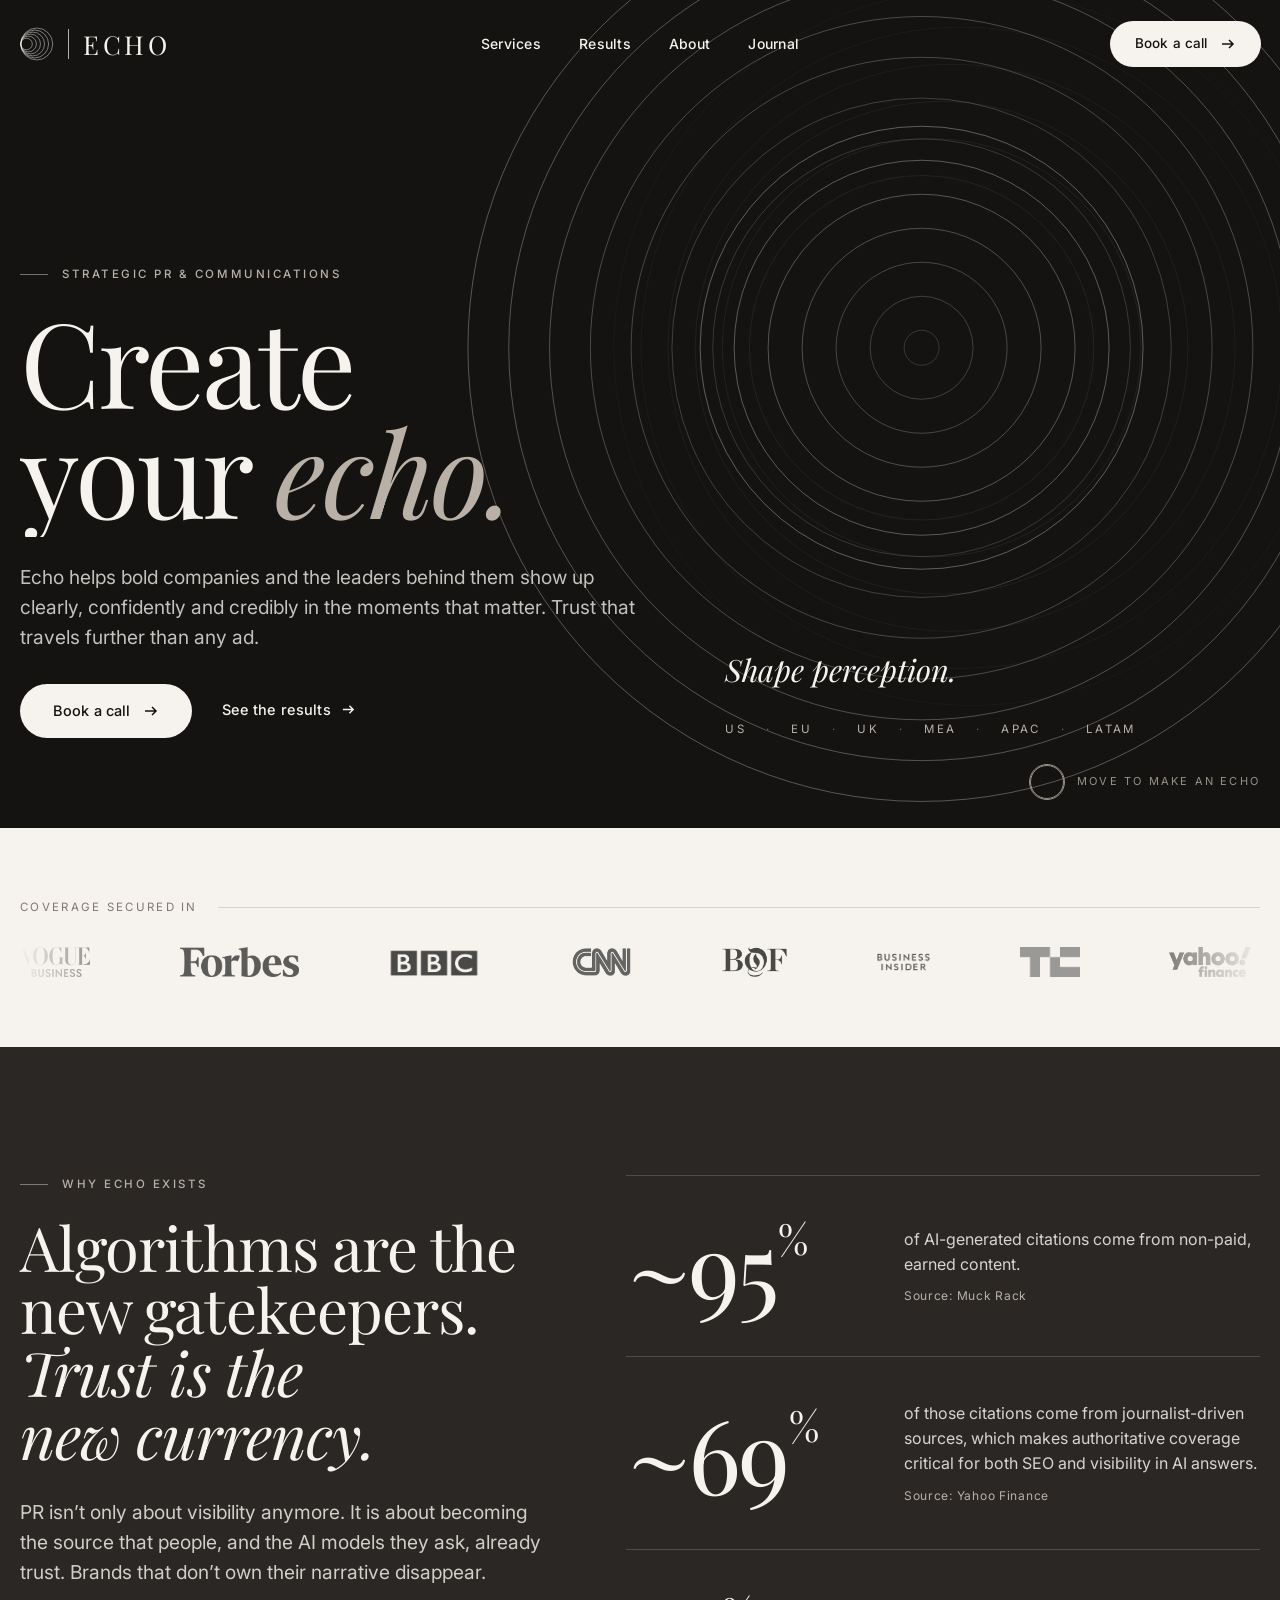
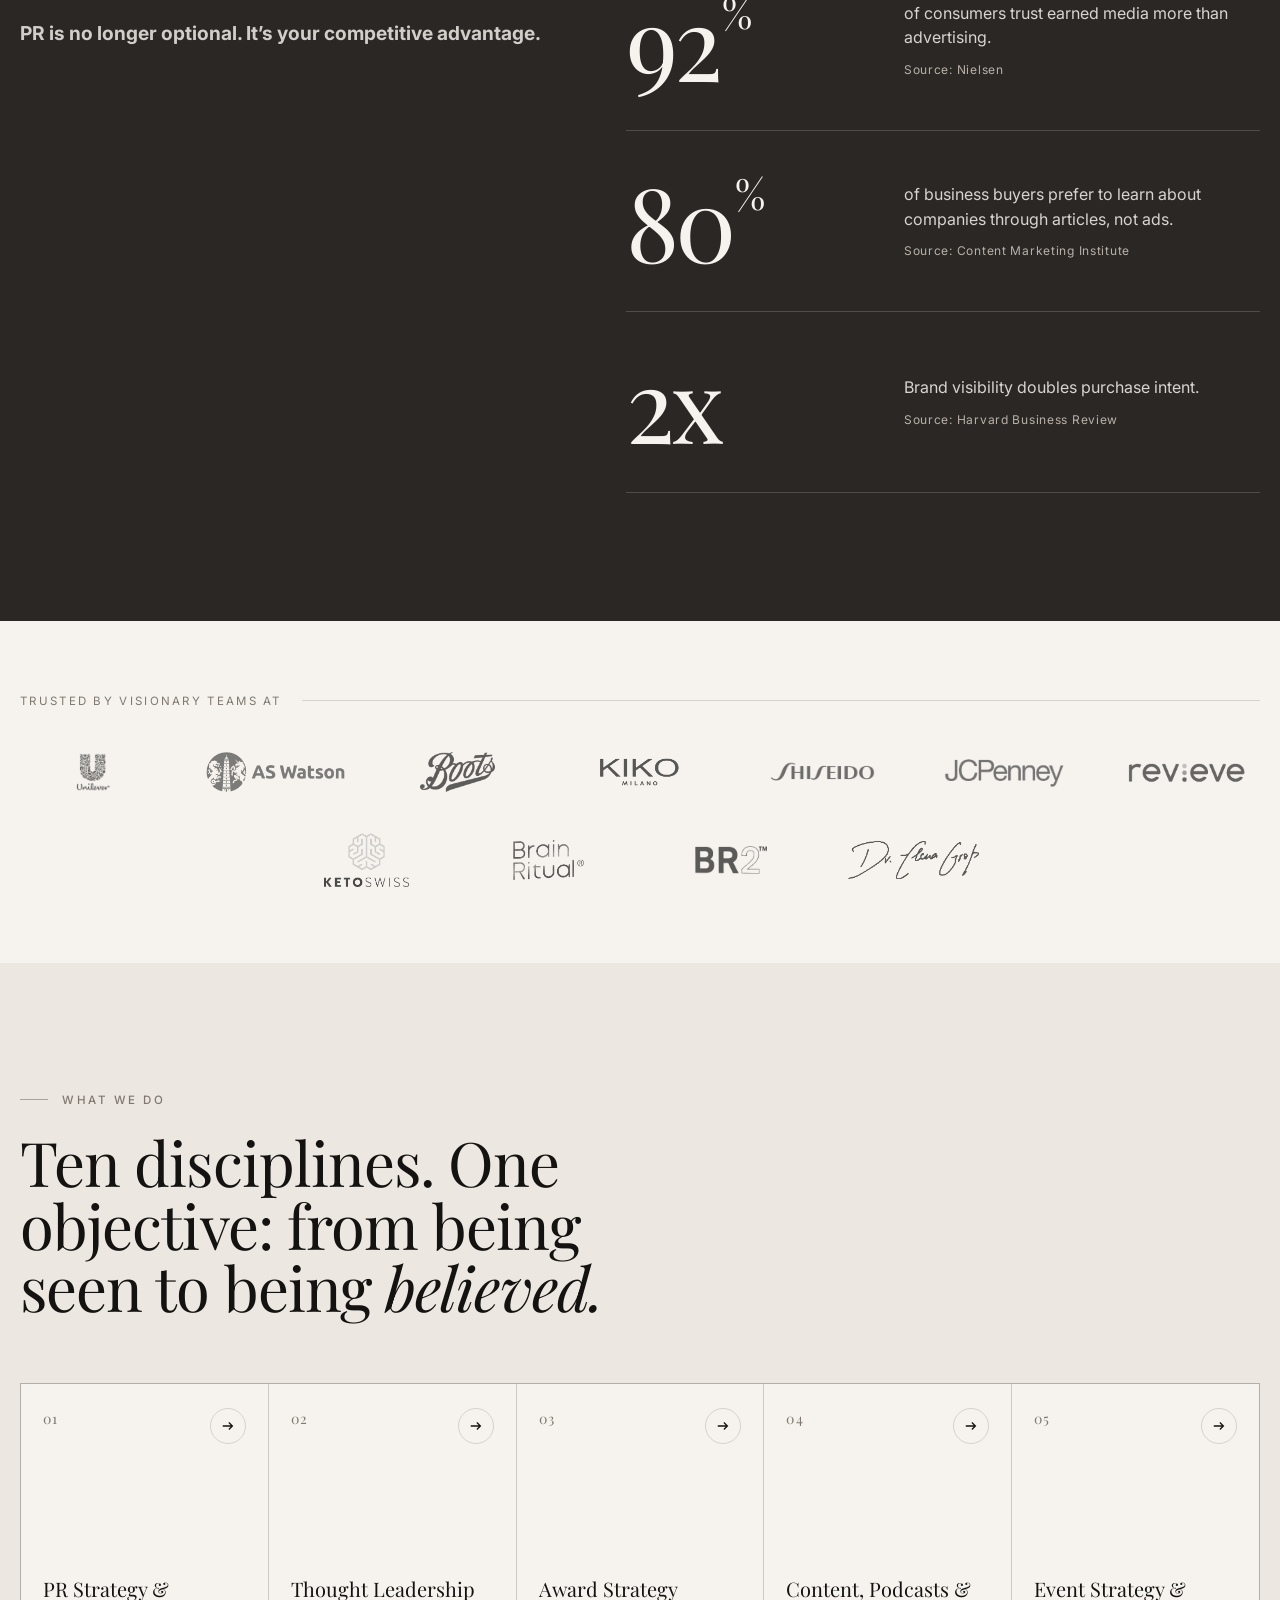
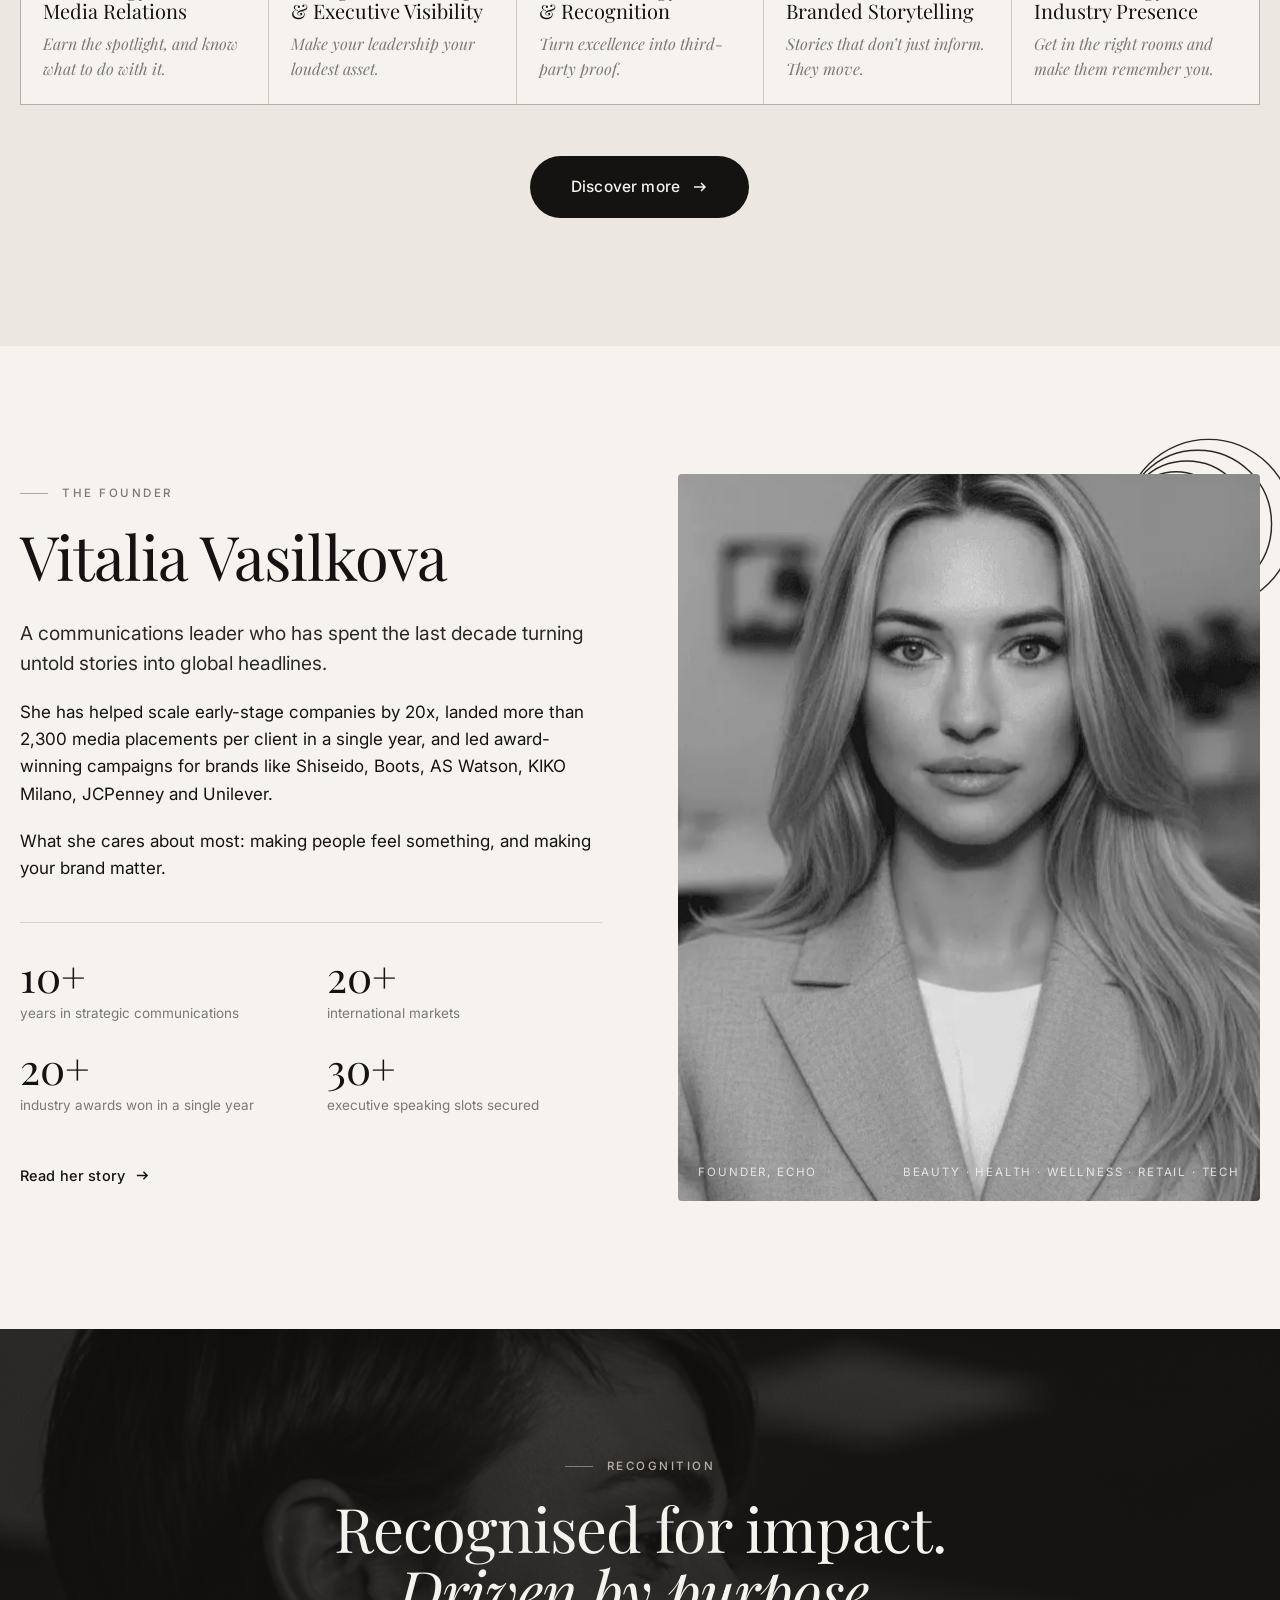
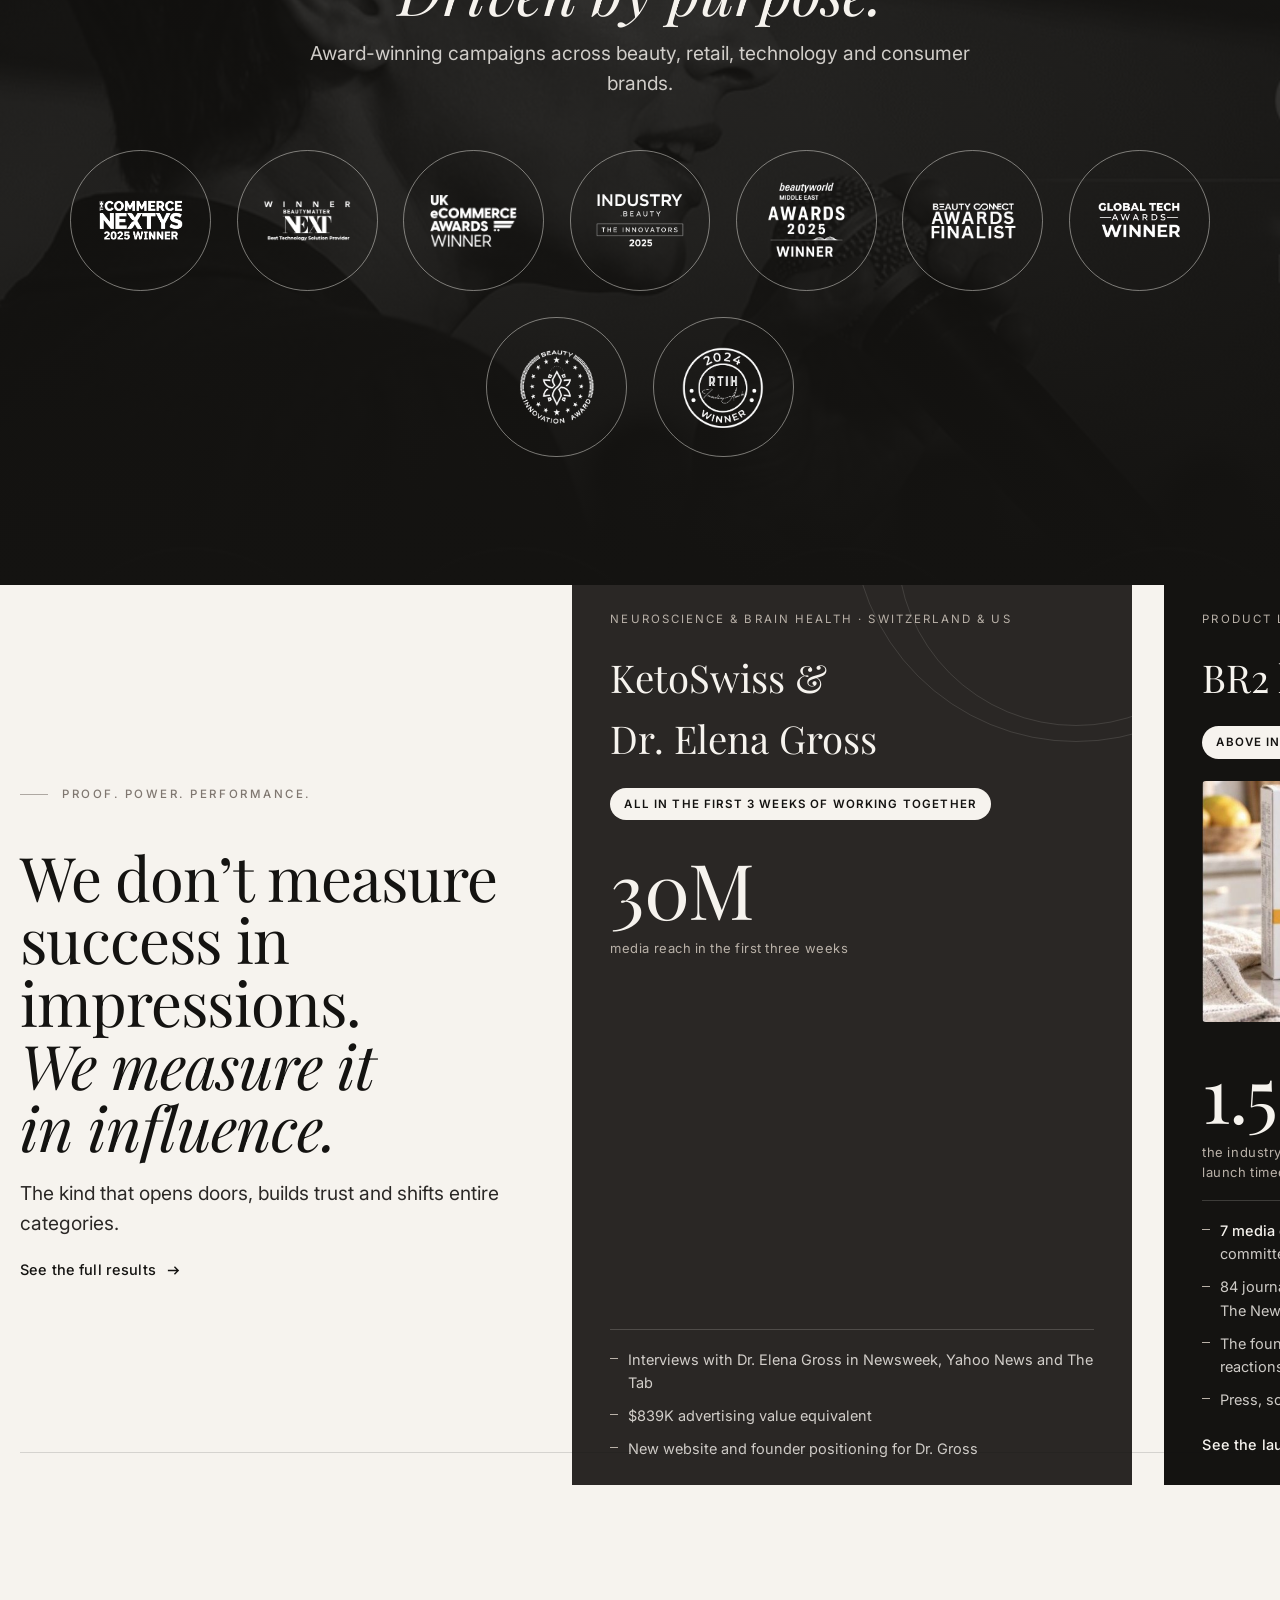
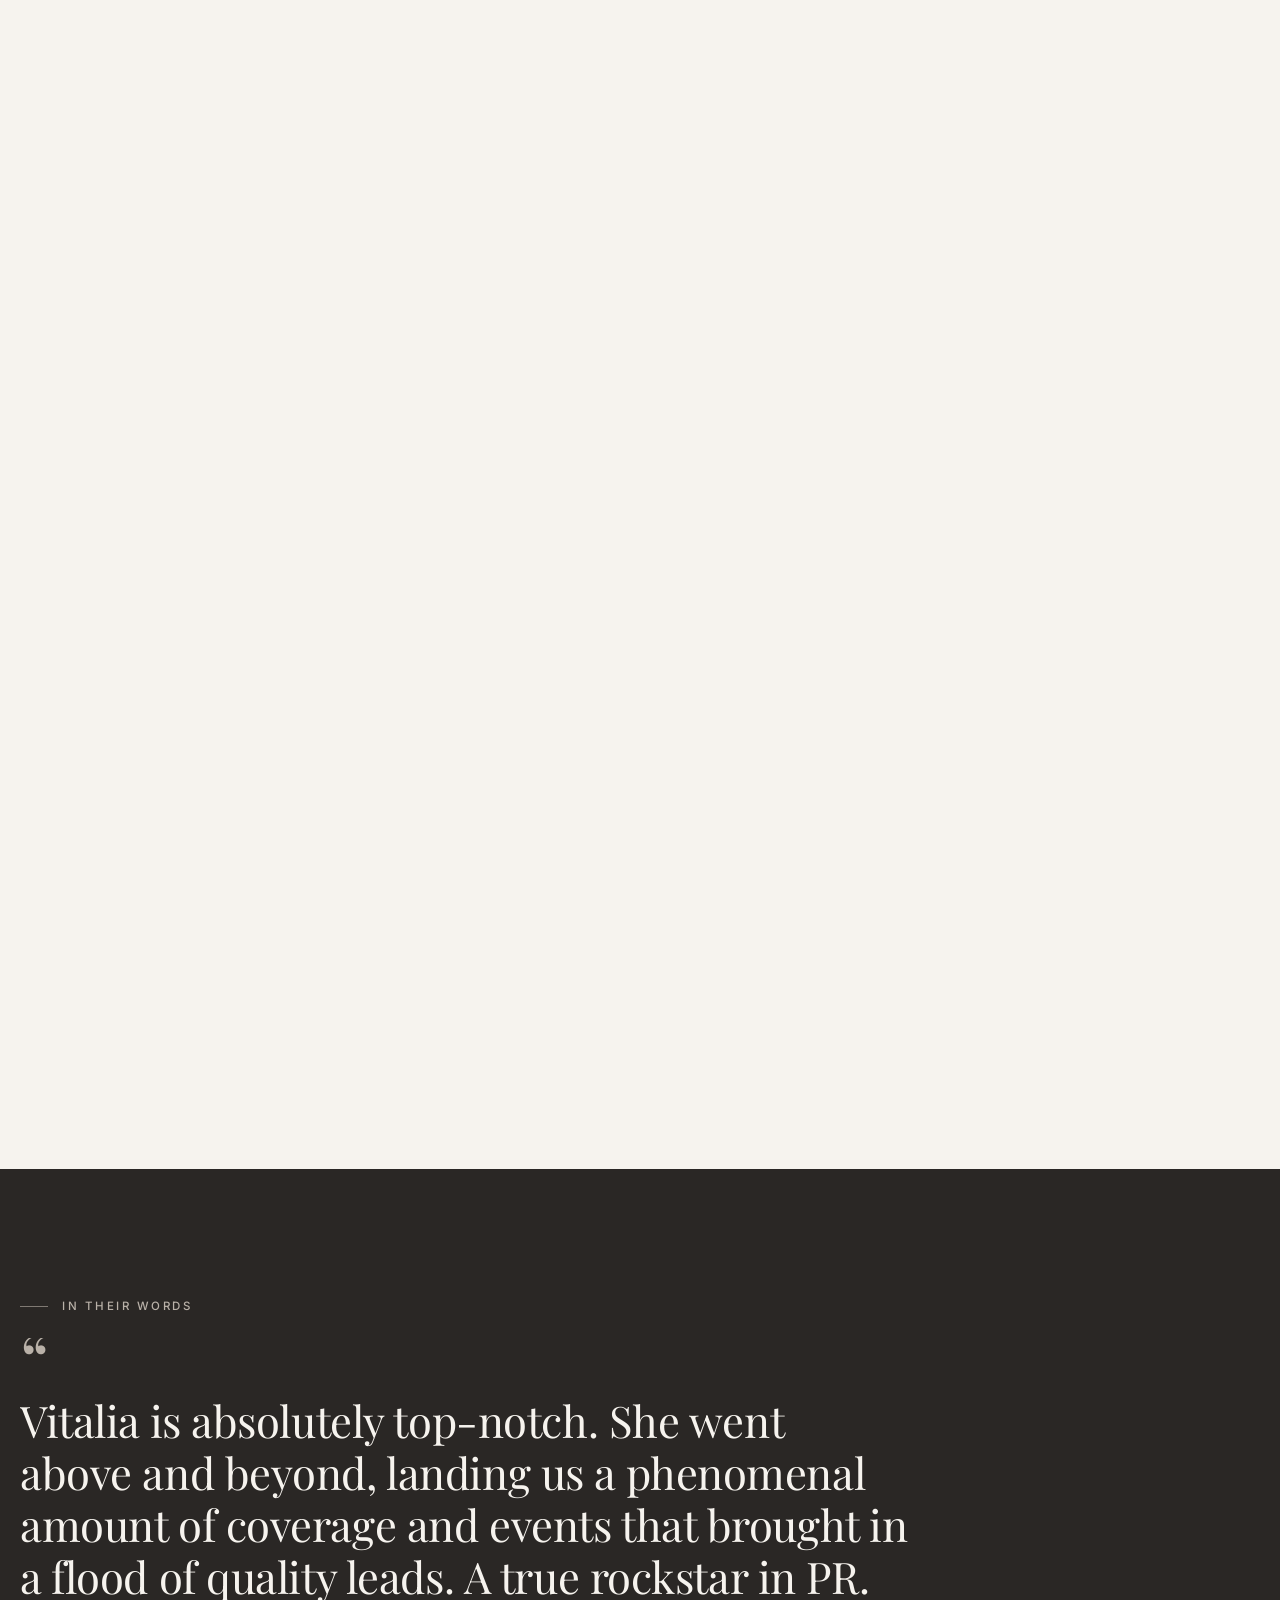
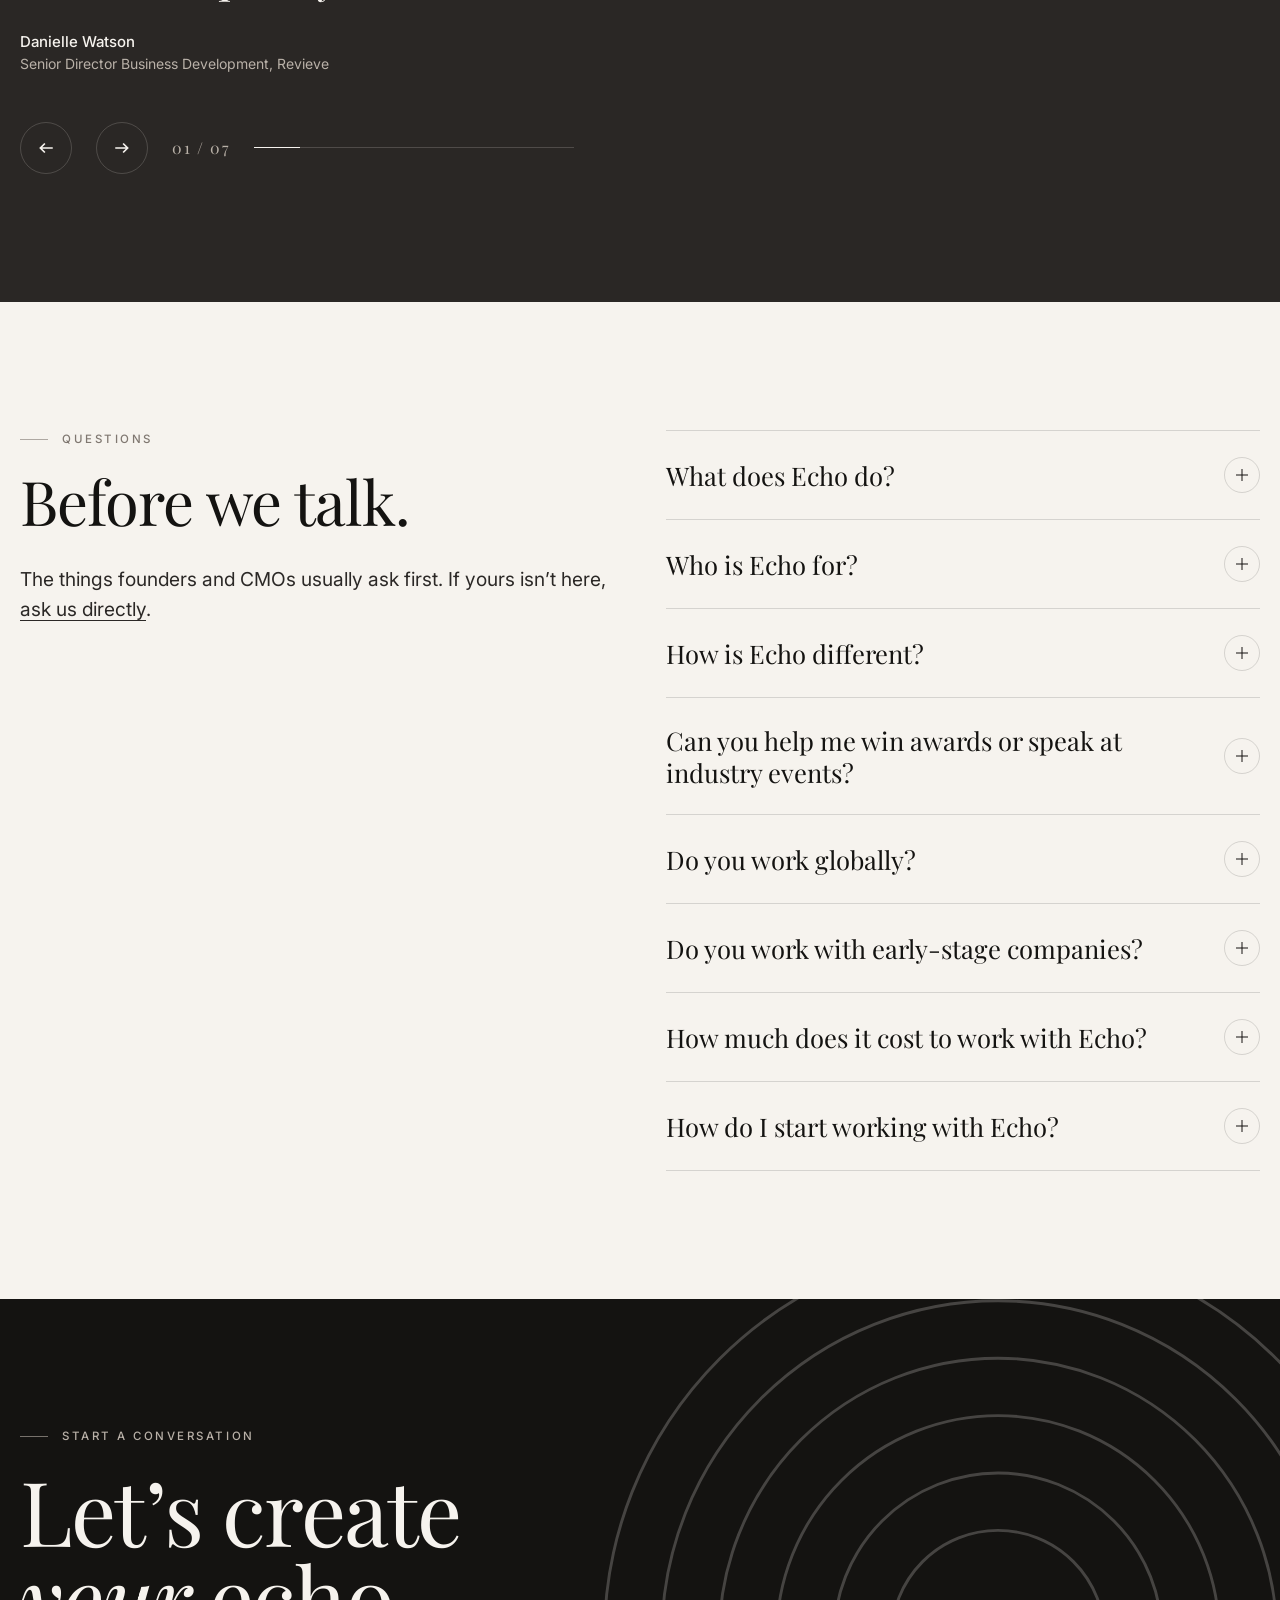
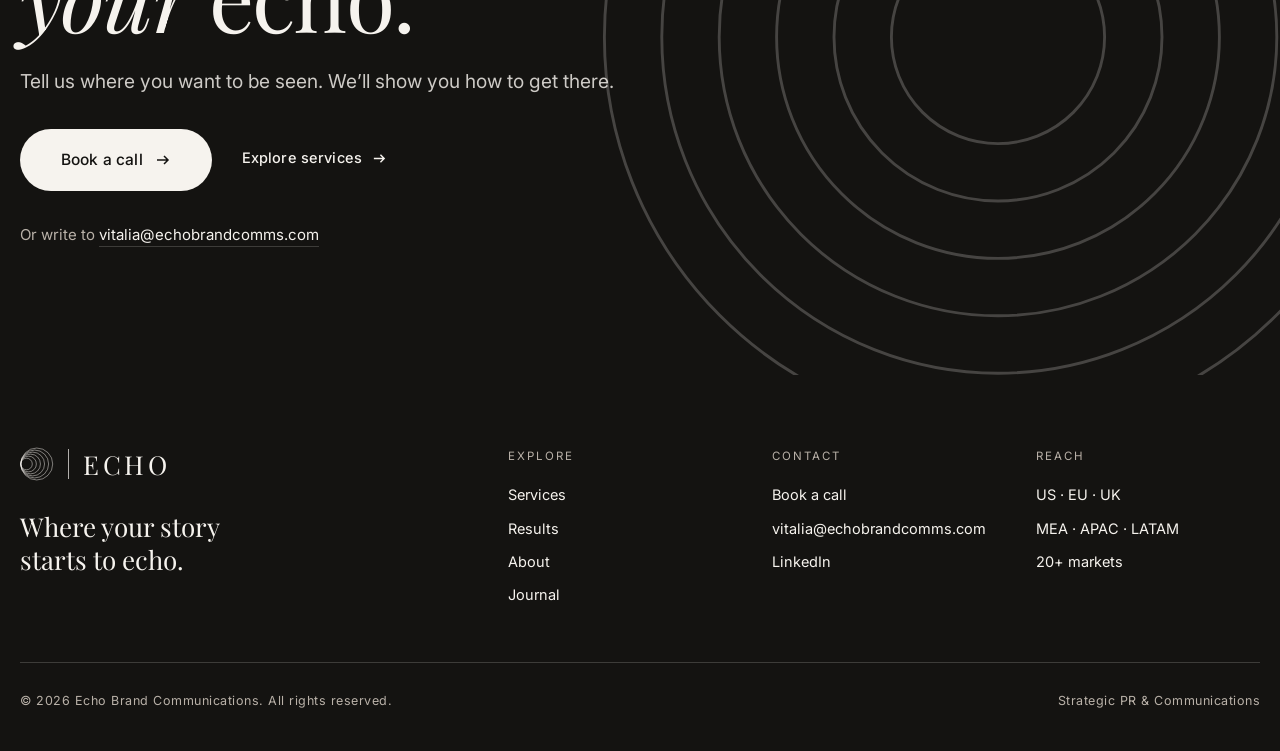
==== commit 05fe238b: "Update KetoSwiss media reach to 30M Co-Authored-By: Claude Opus 5.5 <noreply@anthropic.com> Claude-S" ====
--- a/index.html
+++ b/index.html
@@ -181,7 +181,7 @@
         <span class="kicker">Neuroscience &amp; brain health · Switzerland &amp; US</span>
         <h3>KetoSwiss &amp; Dr. Elena Gross</h3>
         <span class="case-badge">All in the first 3 weeks of working together</span>
-        <div class="big"><span data-count="90.7" data-decimals="1">0</span>M<small>media reach in the first three weeks</small></div>
+        <div class="big"><span data-count="30">0</span>M<small>media reach in the first three weeks</small></div>
         <ul><li>Interviews with Dr. Elena Gross in Newsweek, Yahoo News and The Tab</li><li>$839K advertising value equivalent</li><li>New website and founder positioning for Dr. Gross</li></ul>
       </article>
       <article class="case case--br2">
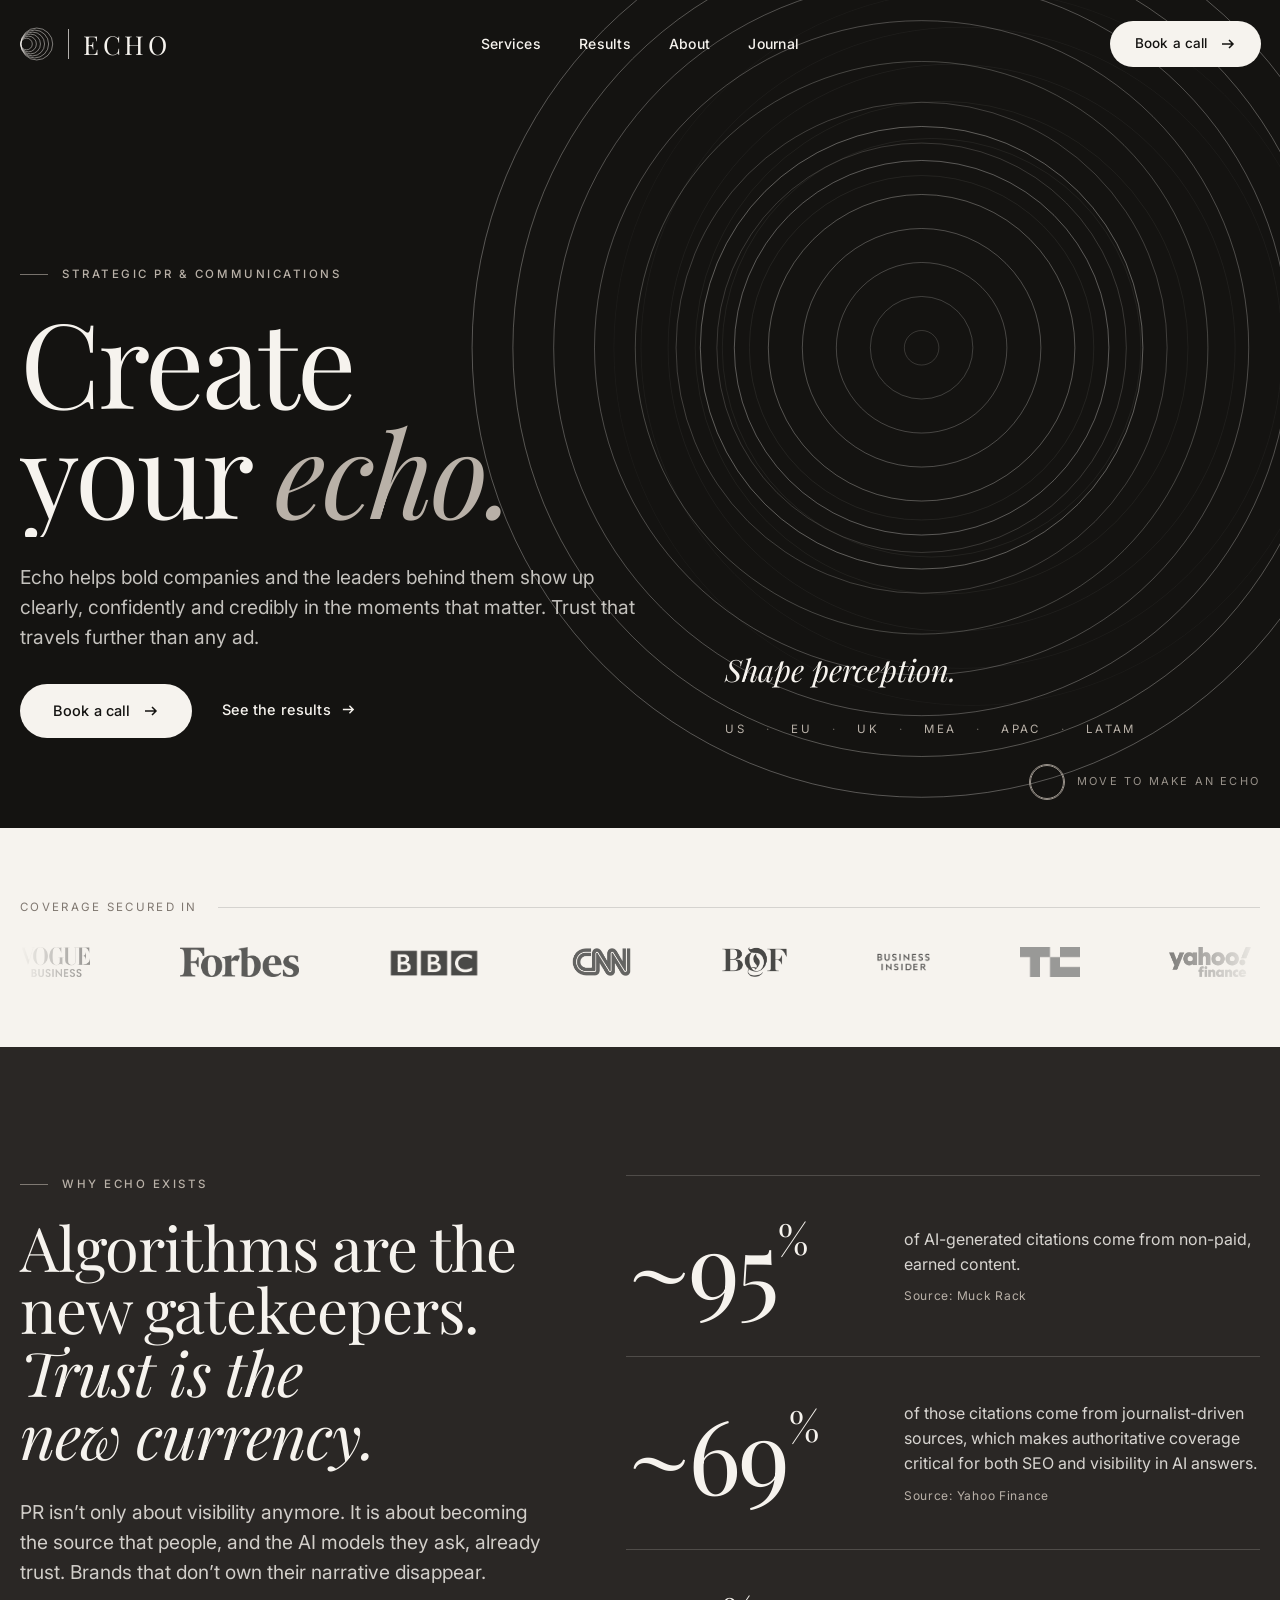
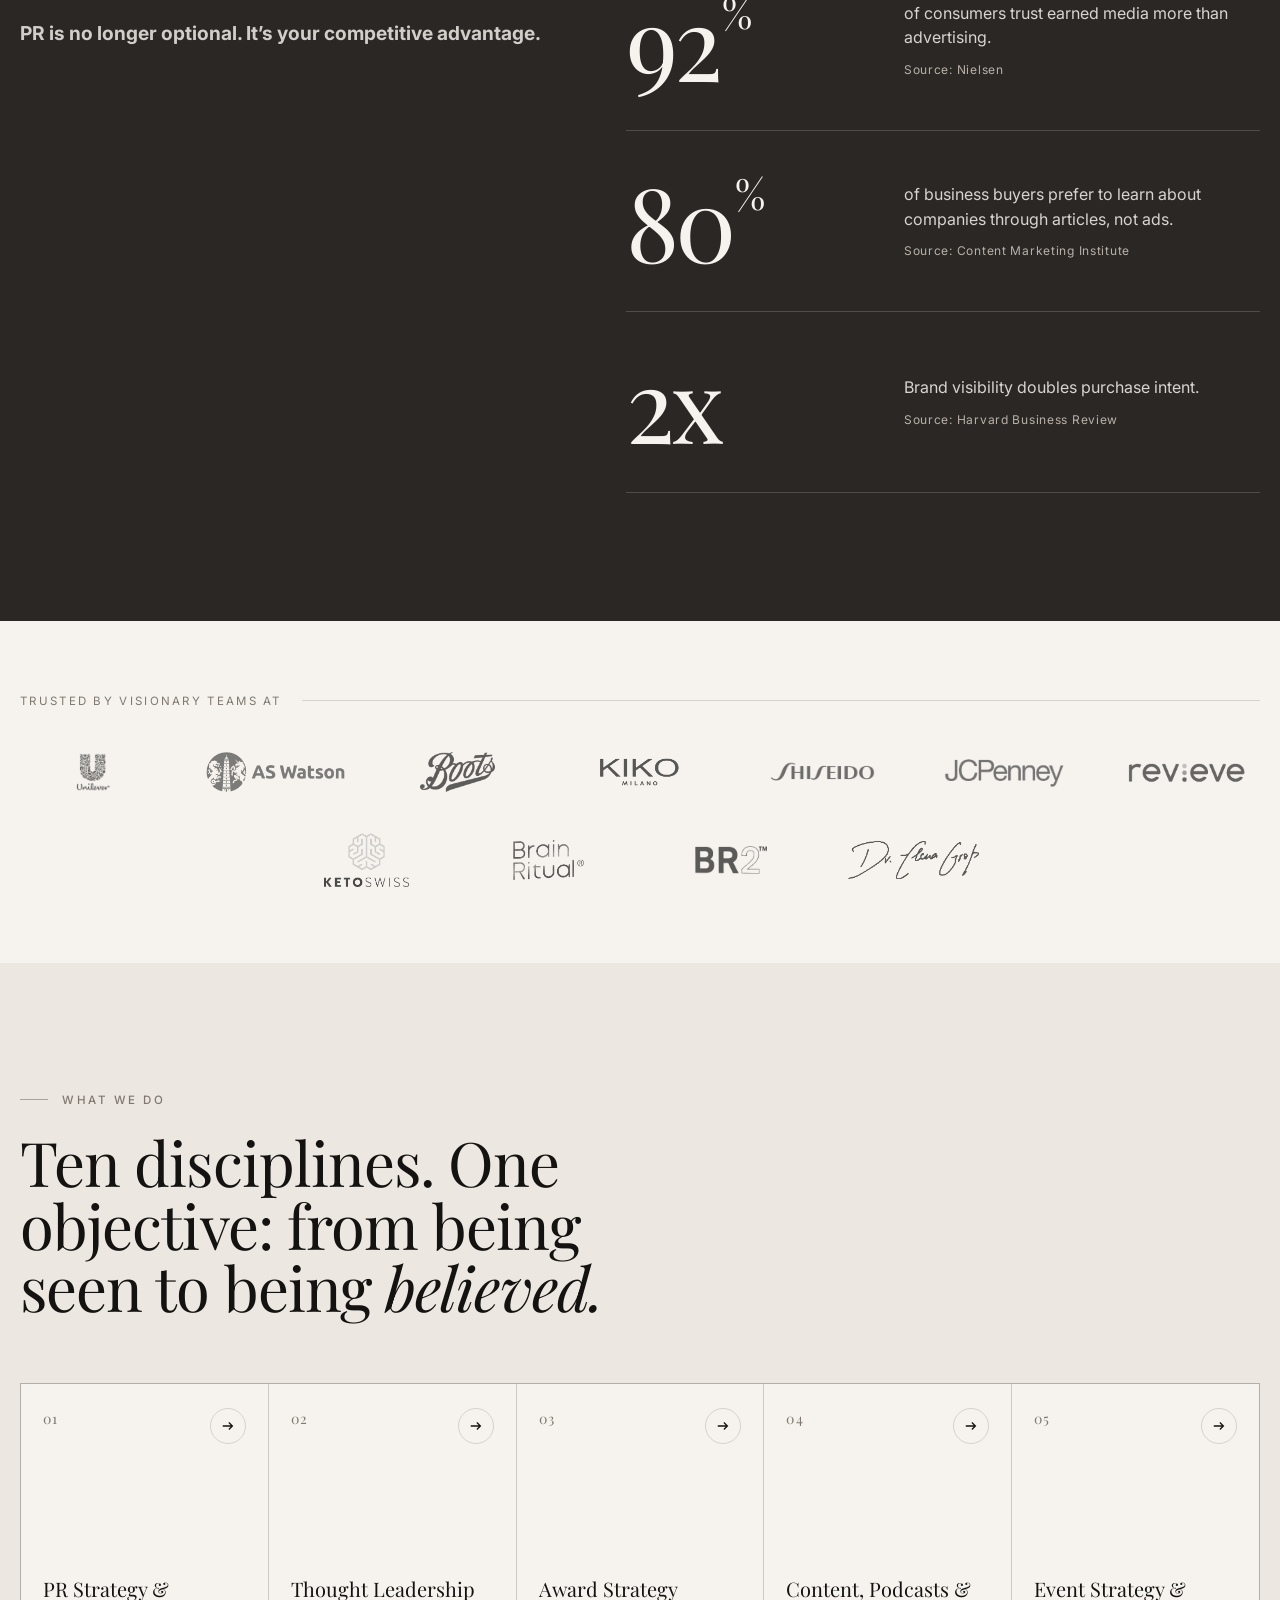
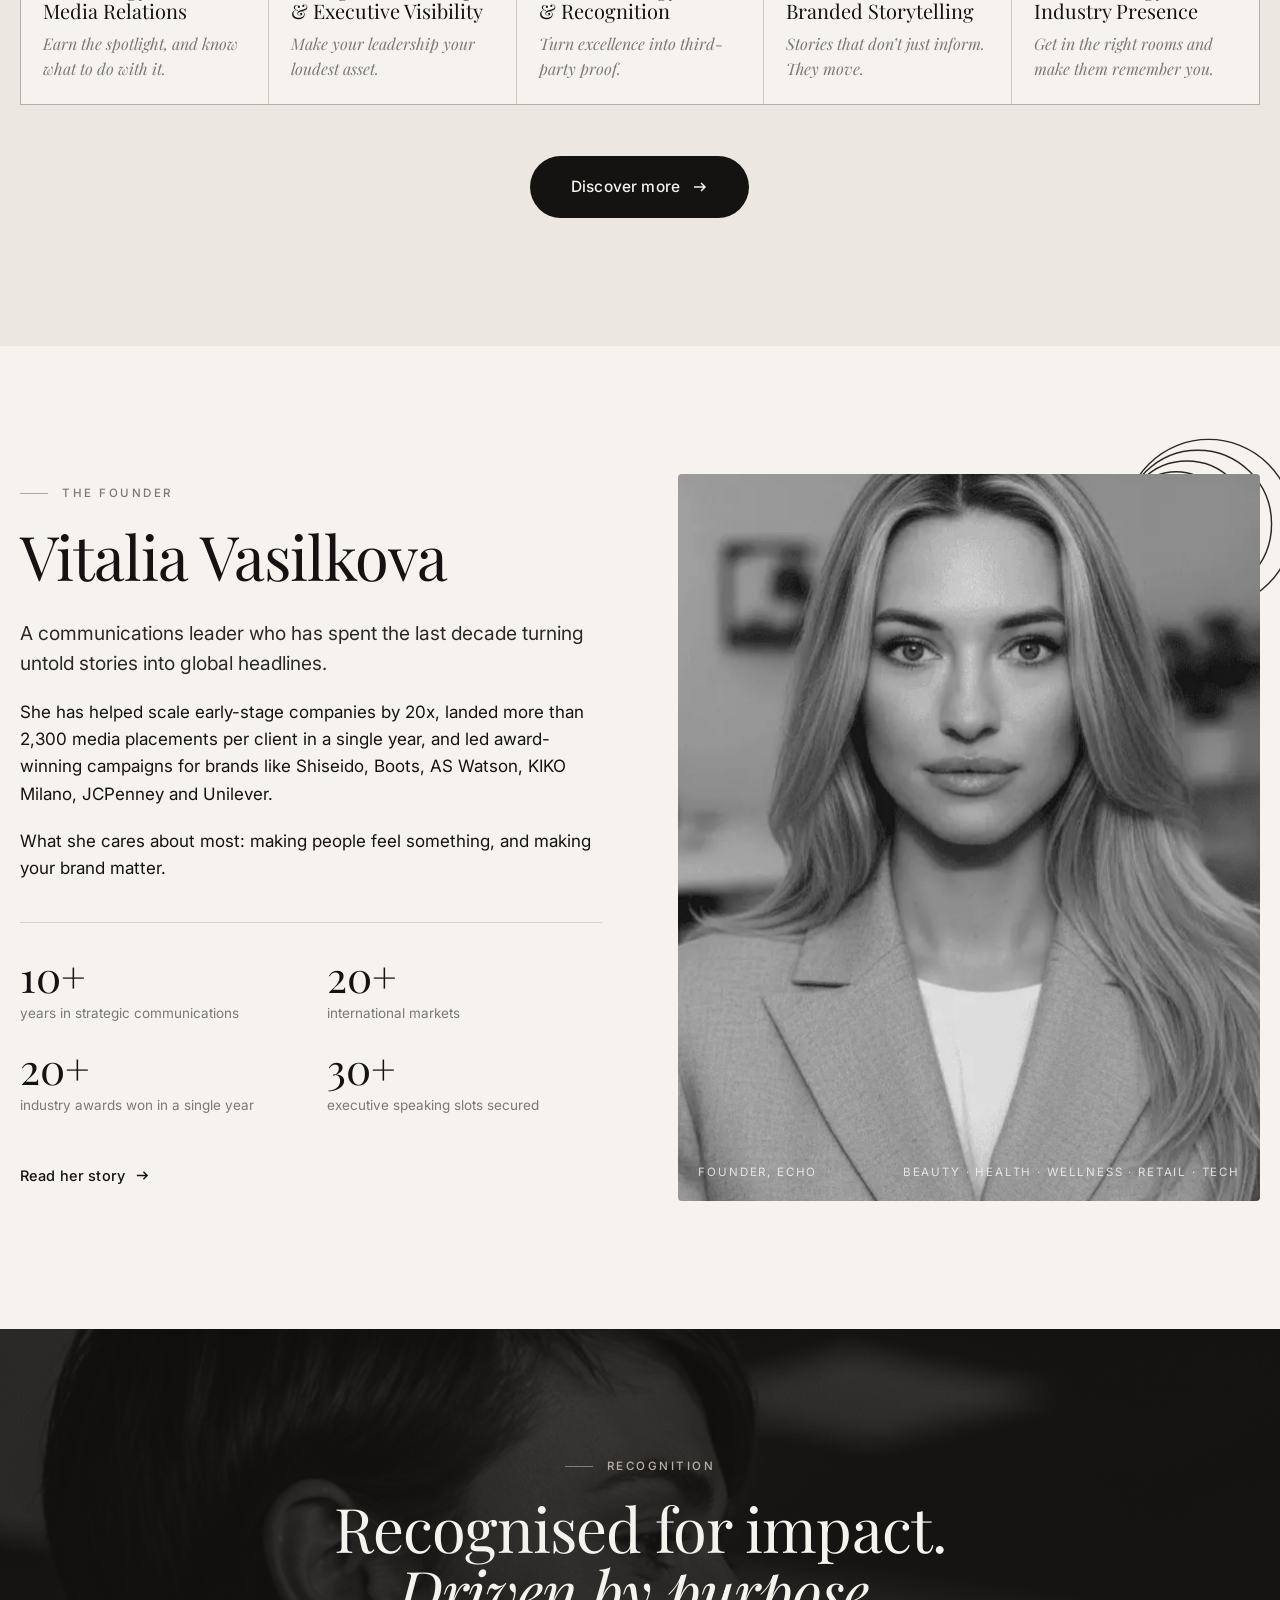
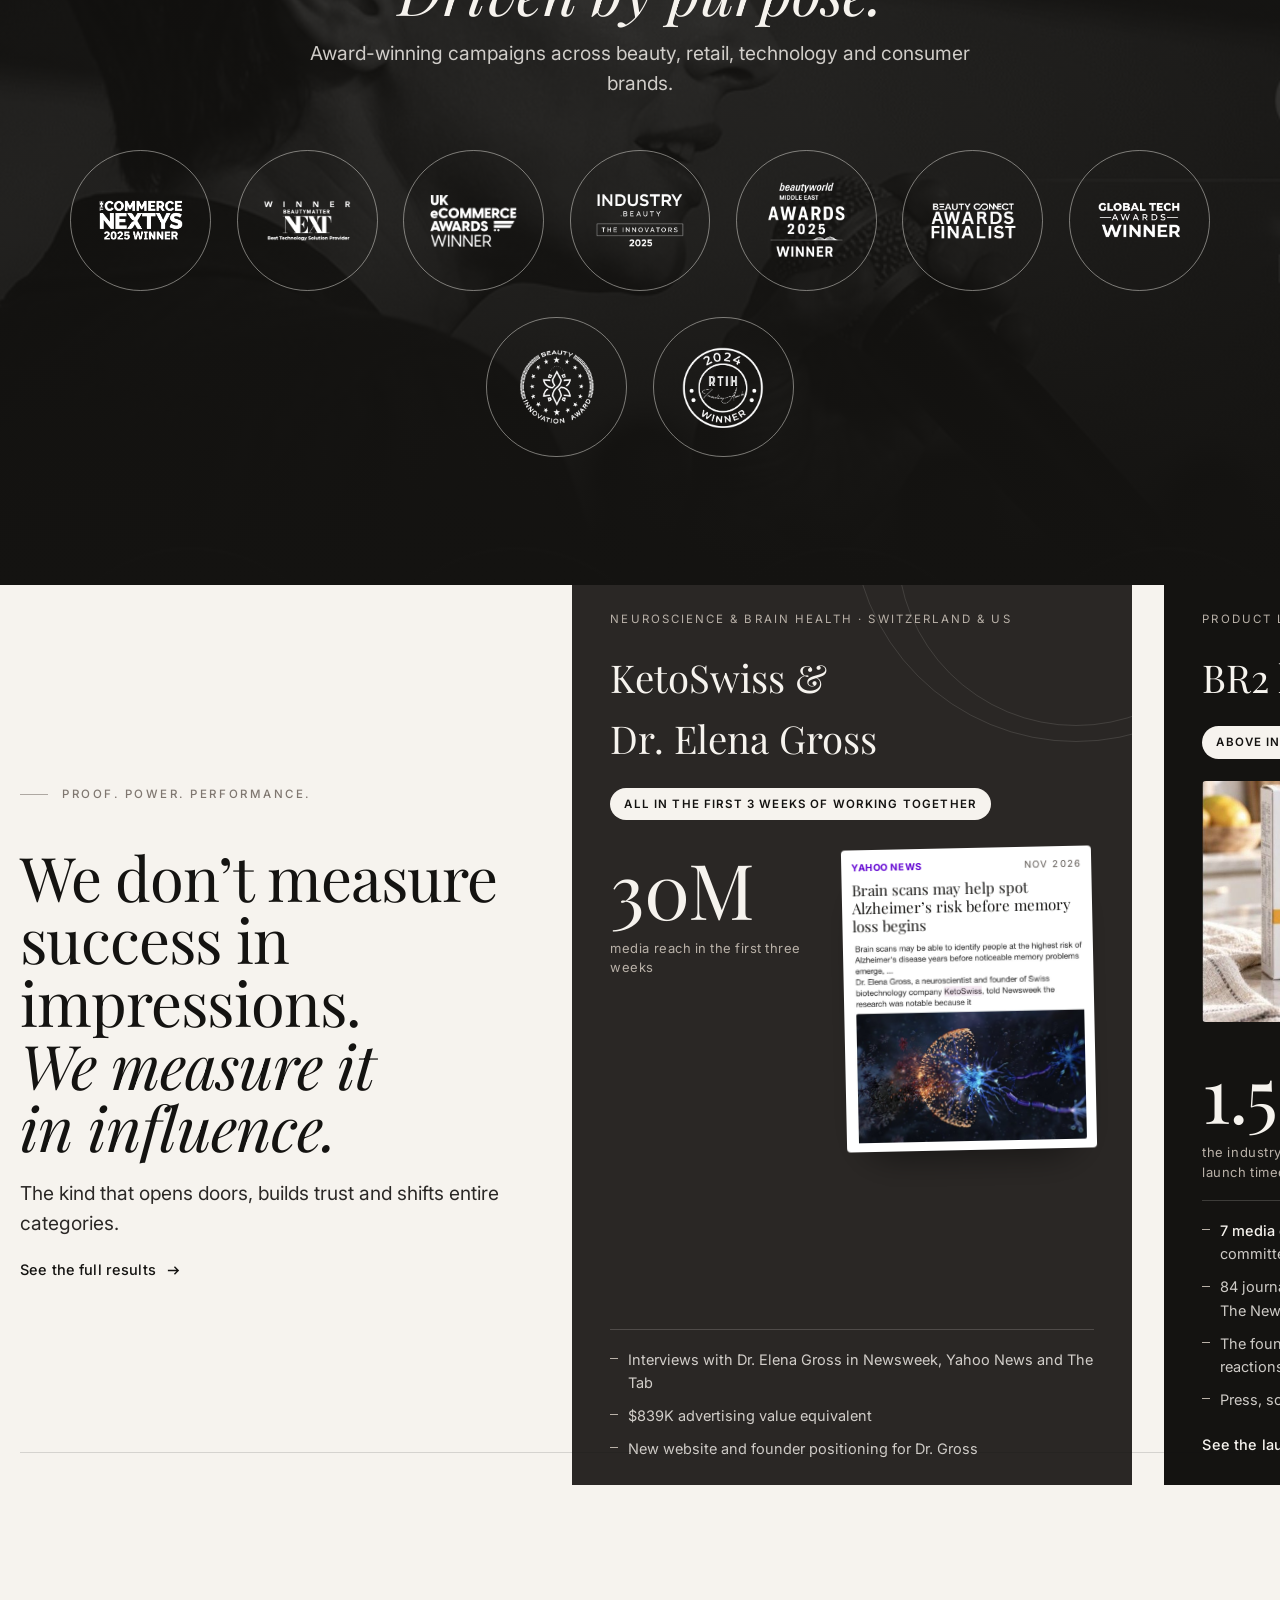
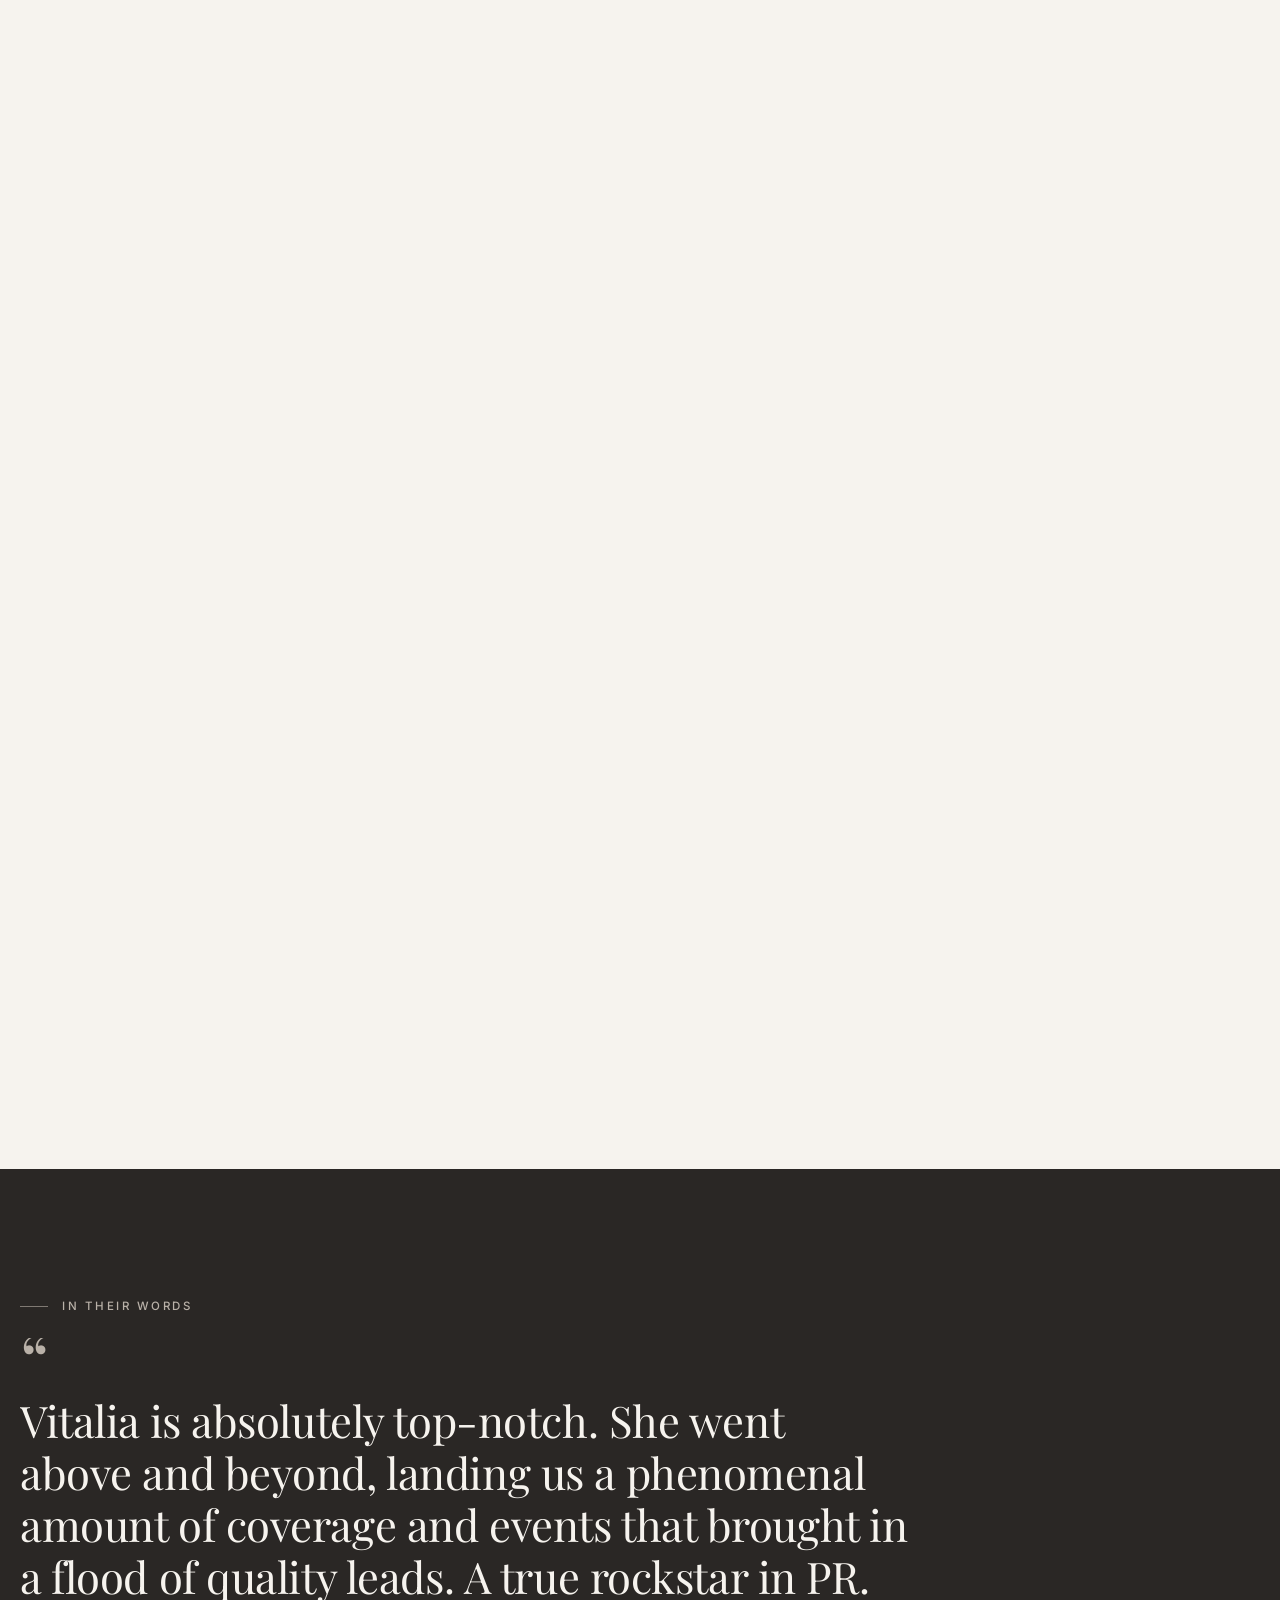
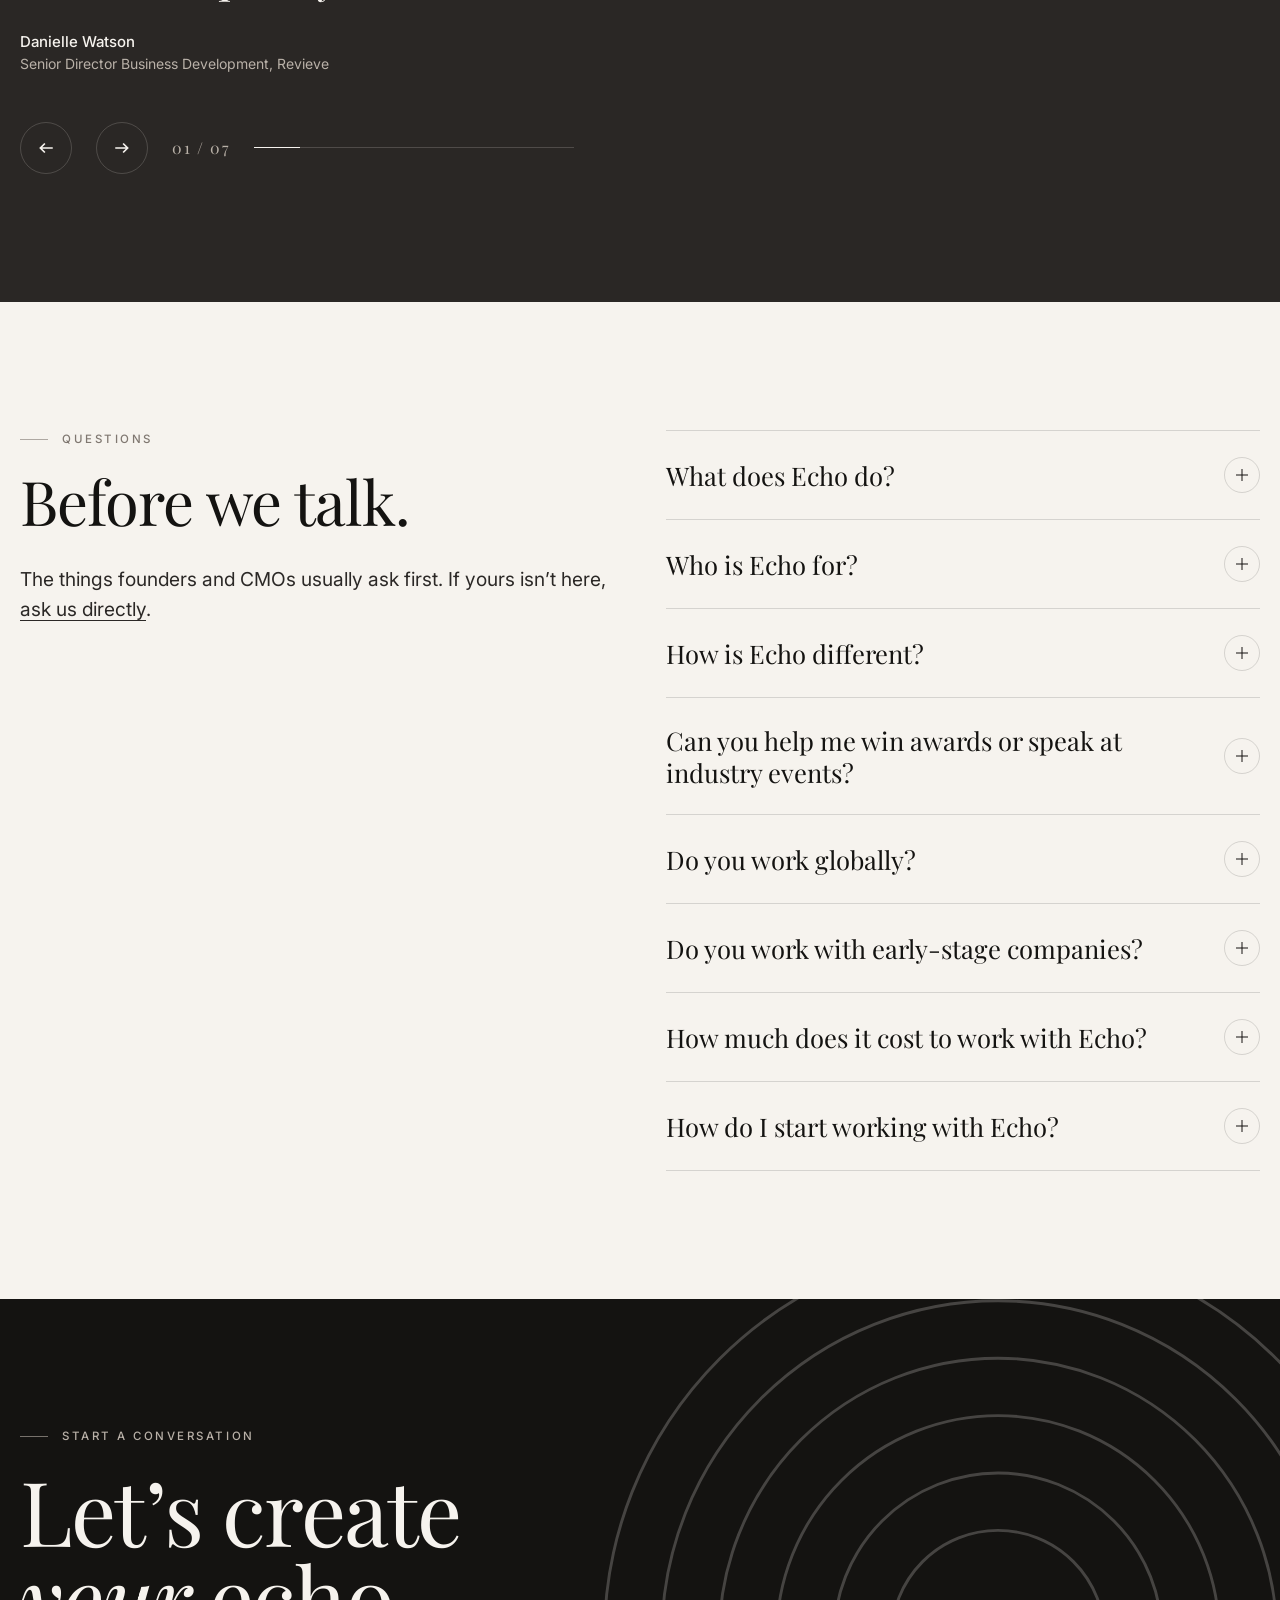
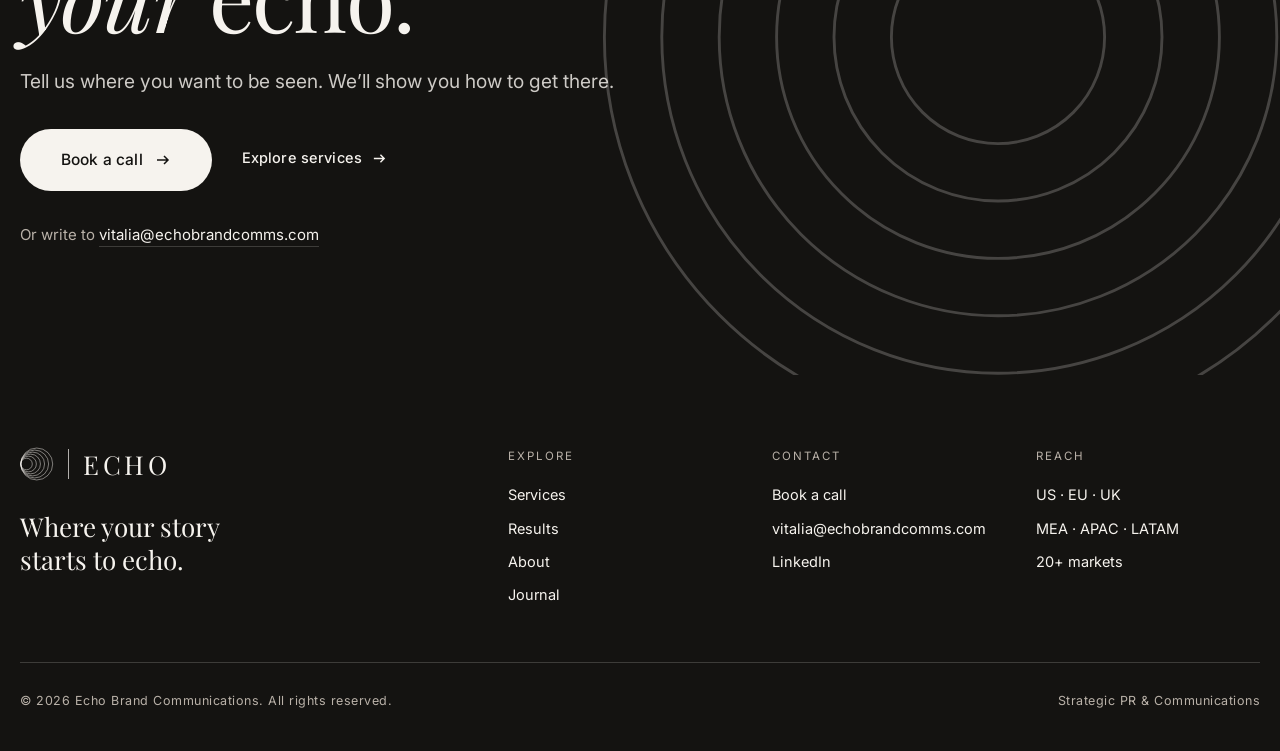
==== commit 35e65274: "Add Yahoo News clipping to KetoSwiss case card Co-Authored-By: Claude Opus 5.5 <noreply@anthropic.co" ====
--- a/index.html
+++ b/index.html
@@ -181,7 +181,13 @@
         <span class="kicker">Neuroscience &amp; brain health · Switzerland &amp; US</span>
         <h3>KetoSwiss &amp; Dr. Elena Gross</h3>
         <span class="case-badge">All in the first 3 weeks of working together</span>
-        <div class="big"><span data-count="30">0</span>M<small>media reach in the first three weeks</small></div>
+        <div class="case-split"><div class="big"><span data-count="30">0</span>M<small>media reach in the first three weeks</small></div>
+        <figure class="clip">
+          <figcaption><span class="clip-src">Yahoo News</span><span class="clip-date">Nov 2026</span></figcaption>
+          <p class="clip-h">Brain scans may help spot Alzheimer’s risk before memory loss begins</p>
+          <img src="assets/img/press-yahoo-ketoswiss.jpg" alt="Yahoo News article quoting Dr. Elena Gross, founder of KetoSwiss, on new Alzheimer’s research" loading="lazy">
+        </figure>
+        </div>
         <ul><li>Interviews with Dr. Elena Gross in Newsweek, Yahoo News and The Tab</li><li>$839K advertising value equivalent</li><li>New website and founder positioning for Dr. Gross</li></ul>
       </article>
       <article class="case case--br2">
--- a/assets/css/style.css
+++ b/assets/css/style.css
@@ -789,3 +789,17 @@
 .weeks-badge { display: flex; align-items: center; gap: 14px; flex-wrap: wrap; margin-bottom: 28px; font-size: 16px; color: var(--paper); }
 .weeks-badge span { font-size: 12px; letter-spacing: .14em; text-transform: uppercase; font-weight: 600; color: var(--ink); background: var(--paper); border-radius: 999px; padding: 8px 16px; }
 .case li strong { color: var(--paper); font-weight: 500; }
+
+/* ---------- Press clipping in case card ---------- */
+.clip { margin: 6px 0 0; background: #fff; color: #141311; border-radius: var(--radius); padding: 14px 14px 12px; transform: rotate(-1.2deg); box-shadow: 0 24px 40px -24px rgba(0,0,0,.6); max-width: 440px; }
+.clip figcaption { display: flex; justify-content: space-between; align-items: baseline; font-size: 11px; letter-spacing: .12em; text-transform: uppercase; color: #5b5550; margin-bottom: 6px; }
+.clip .clip-src { font-weight: 700; color: #6001d2; letter-spacing: .06em; }
+.clip-h { font-family: var(--display); font-size: 18px; line-height: 1.2; margin-bottom: 10px; color: #141311; }
+.clip img { width: 100%; height: auto; border-radius: 2px; display: block; }
+
+.case-split { display: grid; grid-template-columns: minmax(0, 1fr) minmax(0, 250px); gap: 22px; align-items: start; }
+.case-split .clip { margin-top: 10px; padding: 10px 10px 9px; }
+.case-split .clip-h { font-size: 15px; margin-bottom: 8px; }
+.case-split .clip figcaption { font-size: 9.5px; }
+.case-split .clip img { max-height: 200px; object-fit: cover; object-position: top; }
+@media (max-width: 900px), (pointer: coarse) { .case-split { grid-template-columns: minmax(0, 1fr); } .case-split .clip { max-width: 440px; } .case-split .clip img { max-height: none; } .case-split .clip-h { font-size: 18px; } }
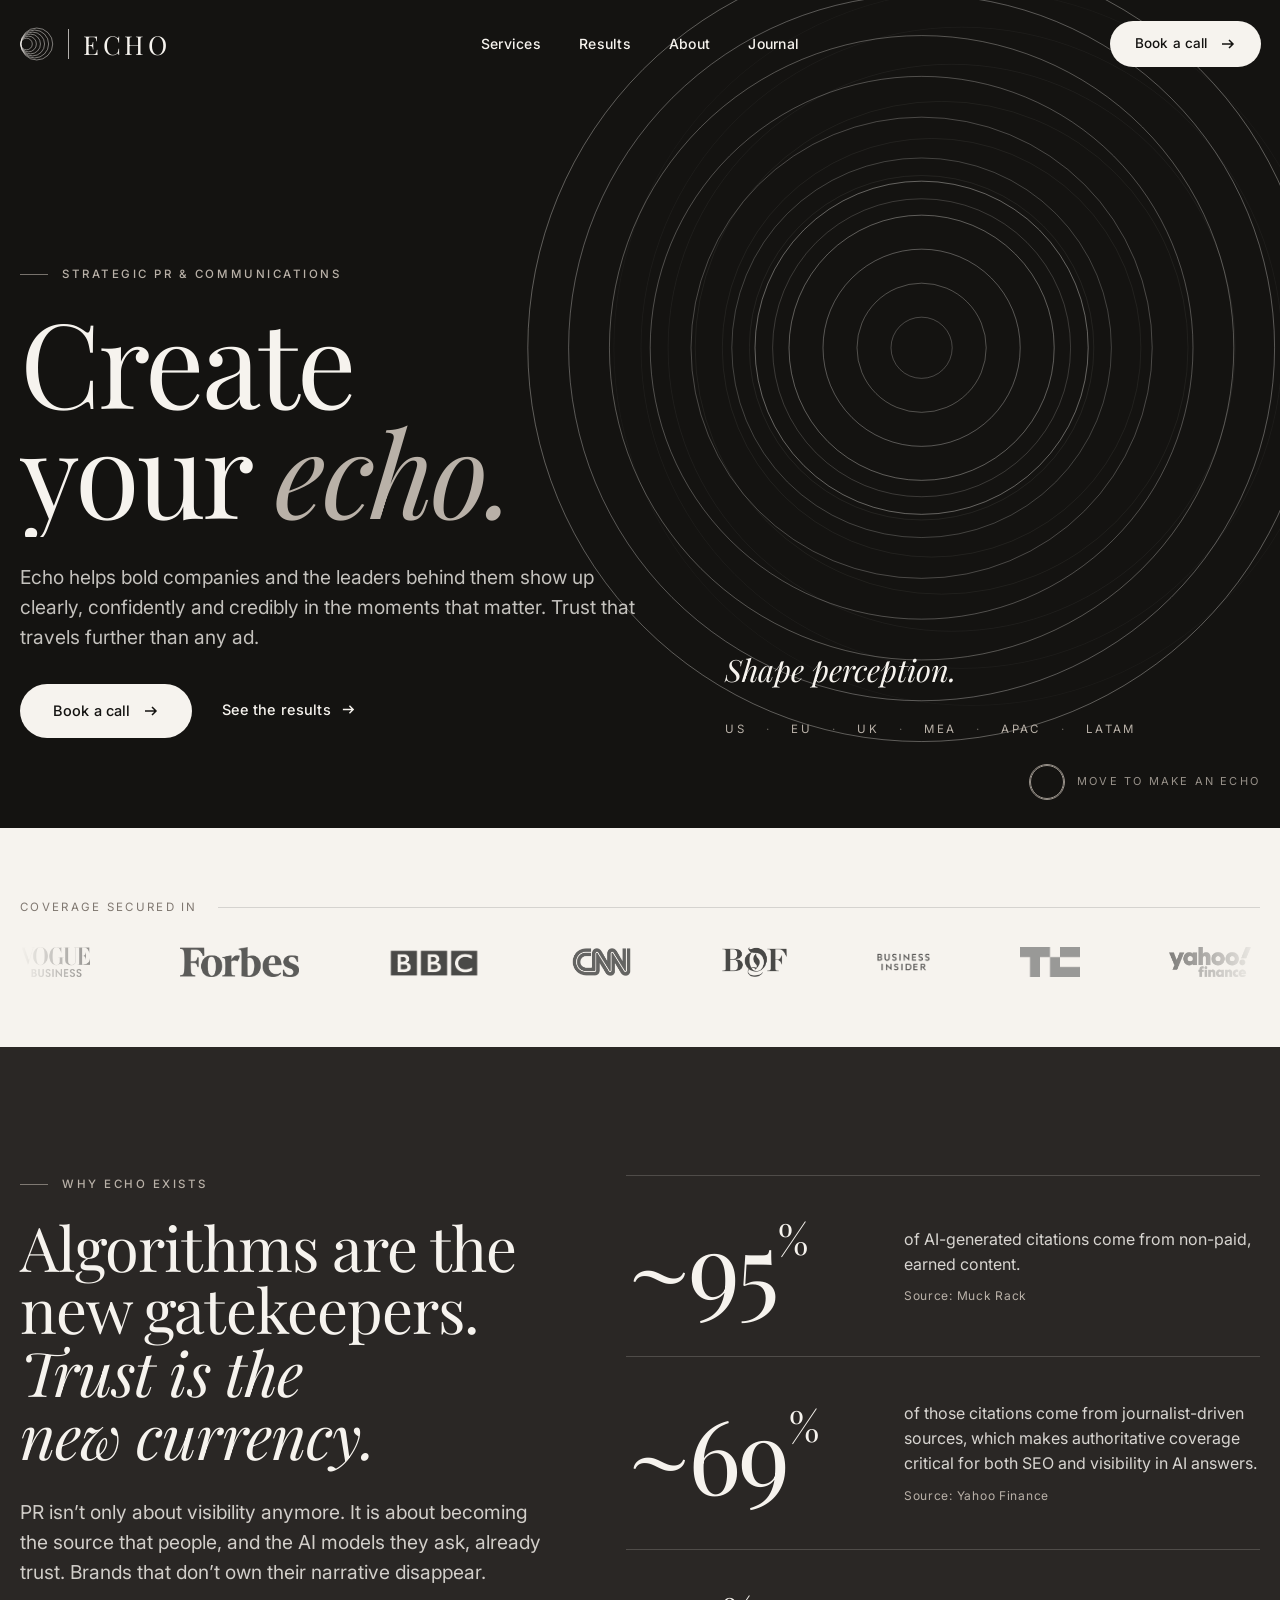
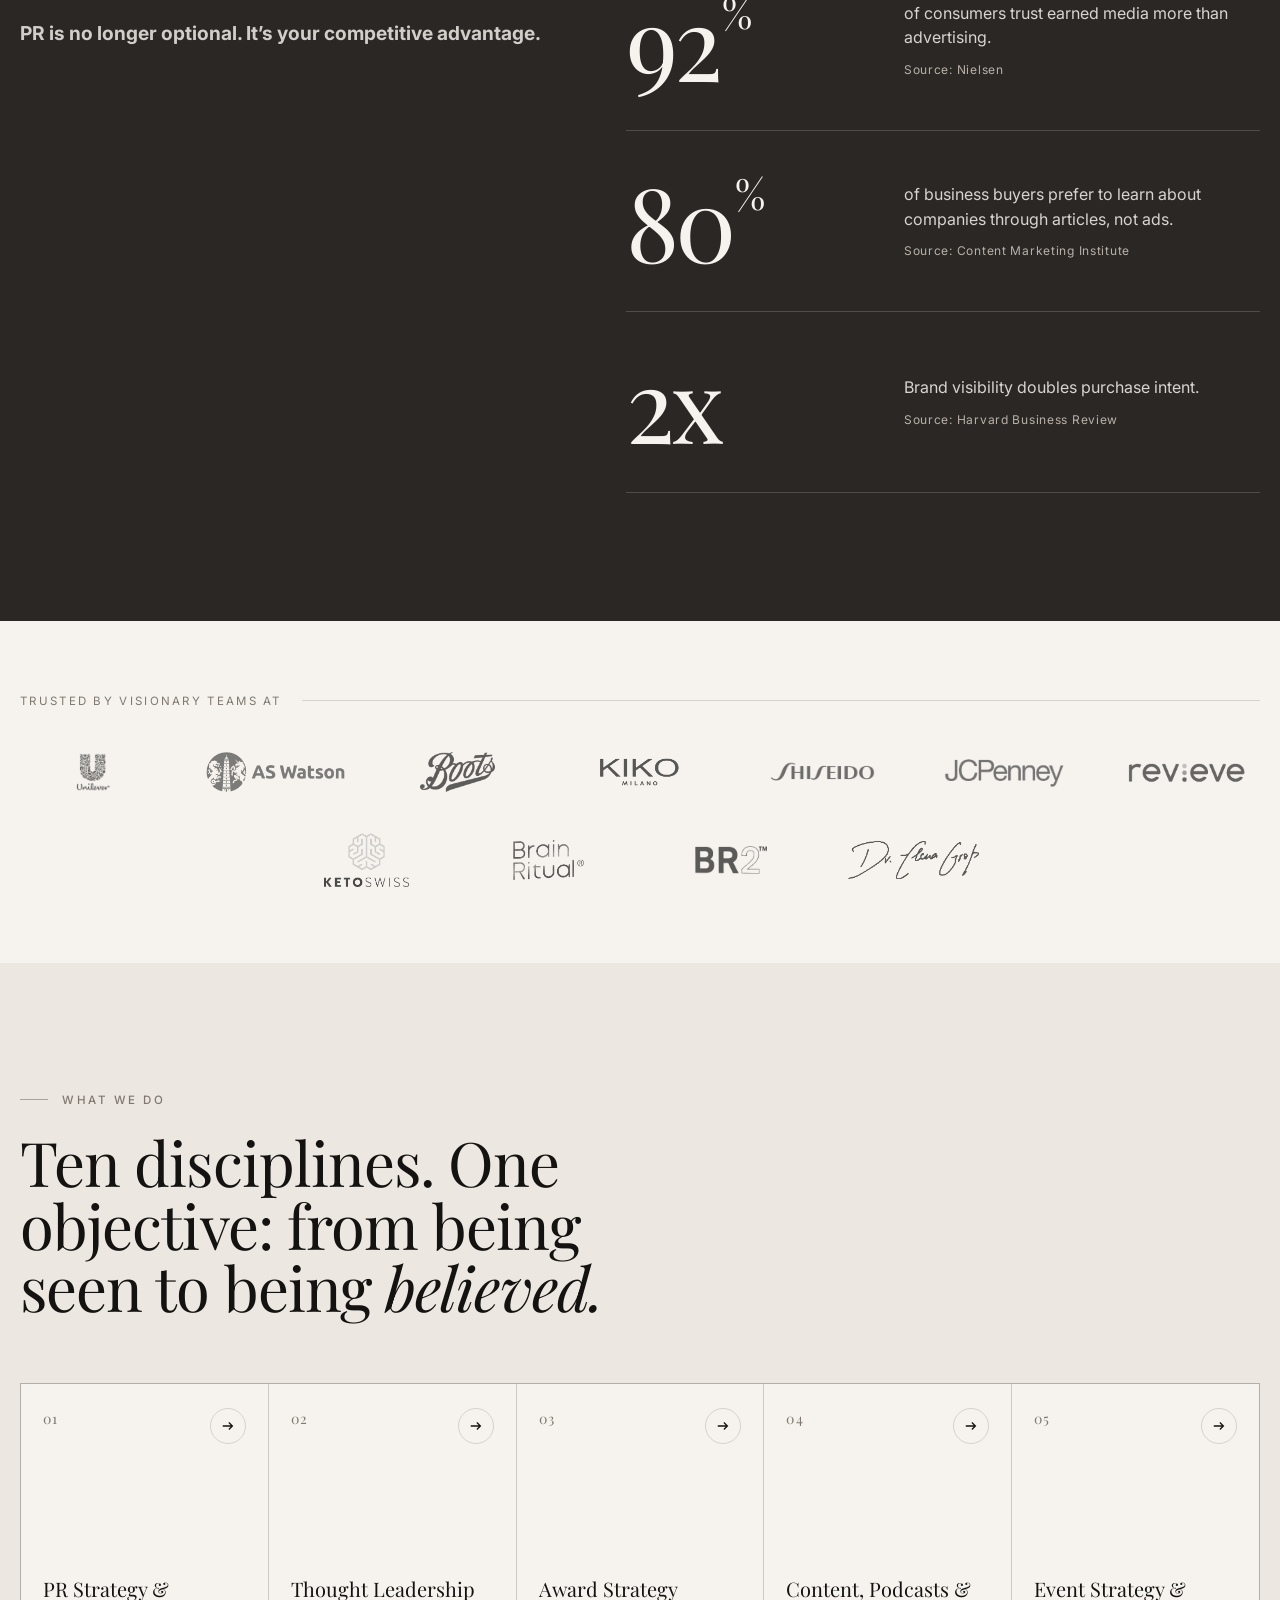
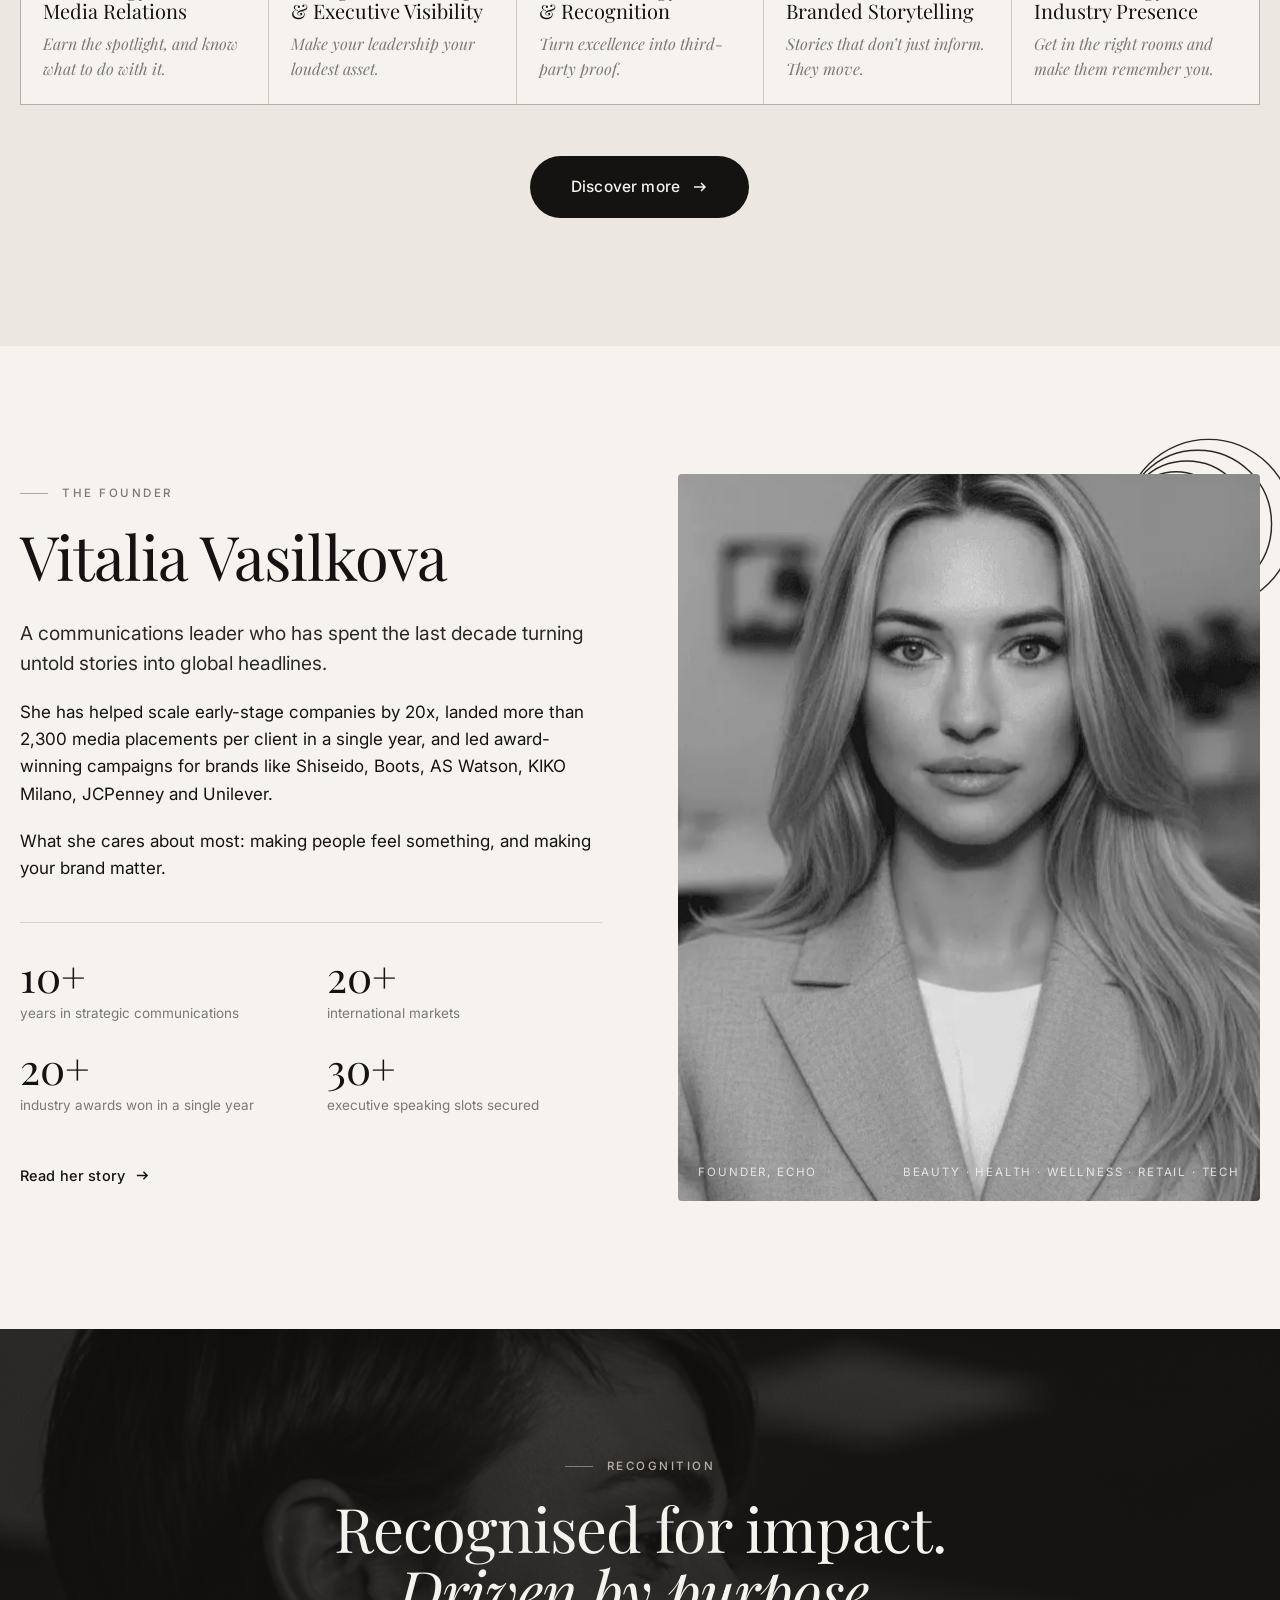
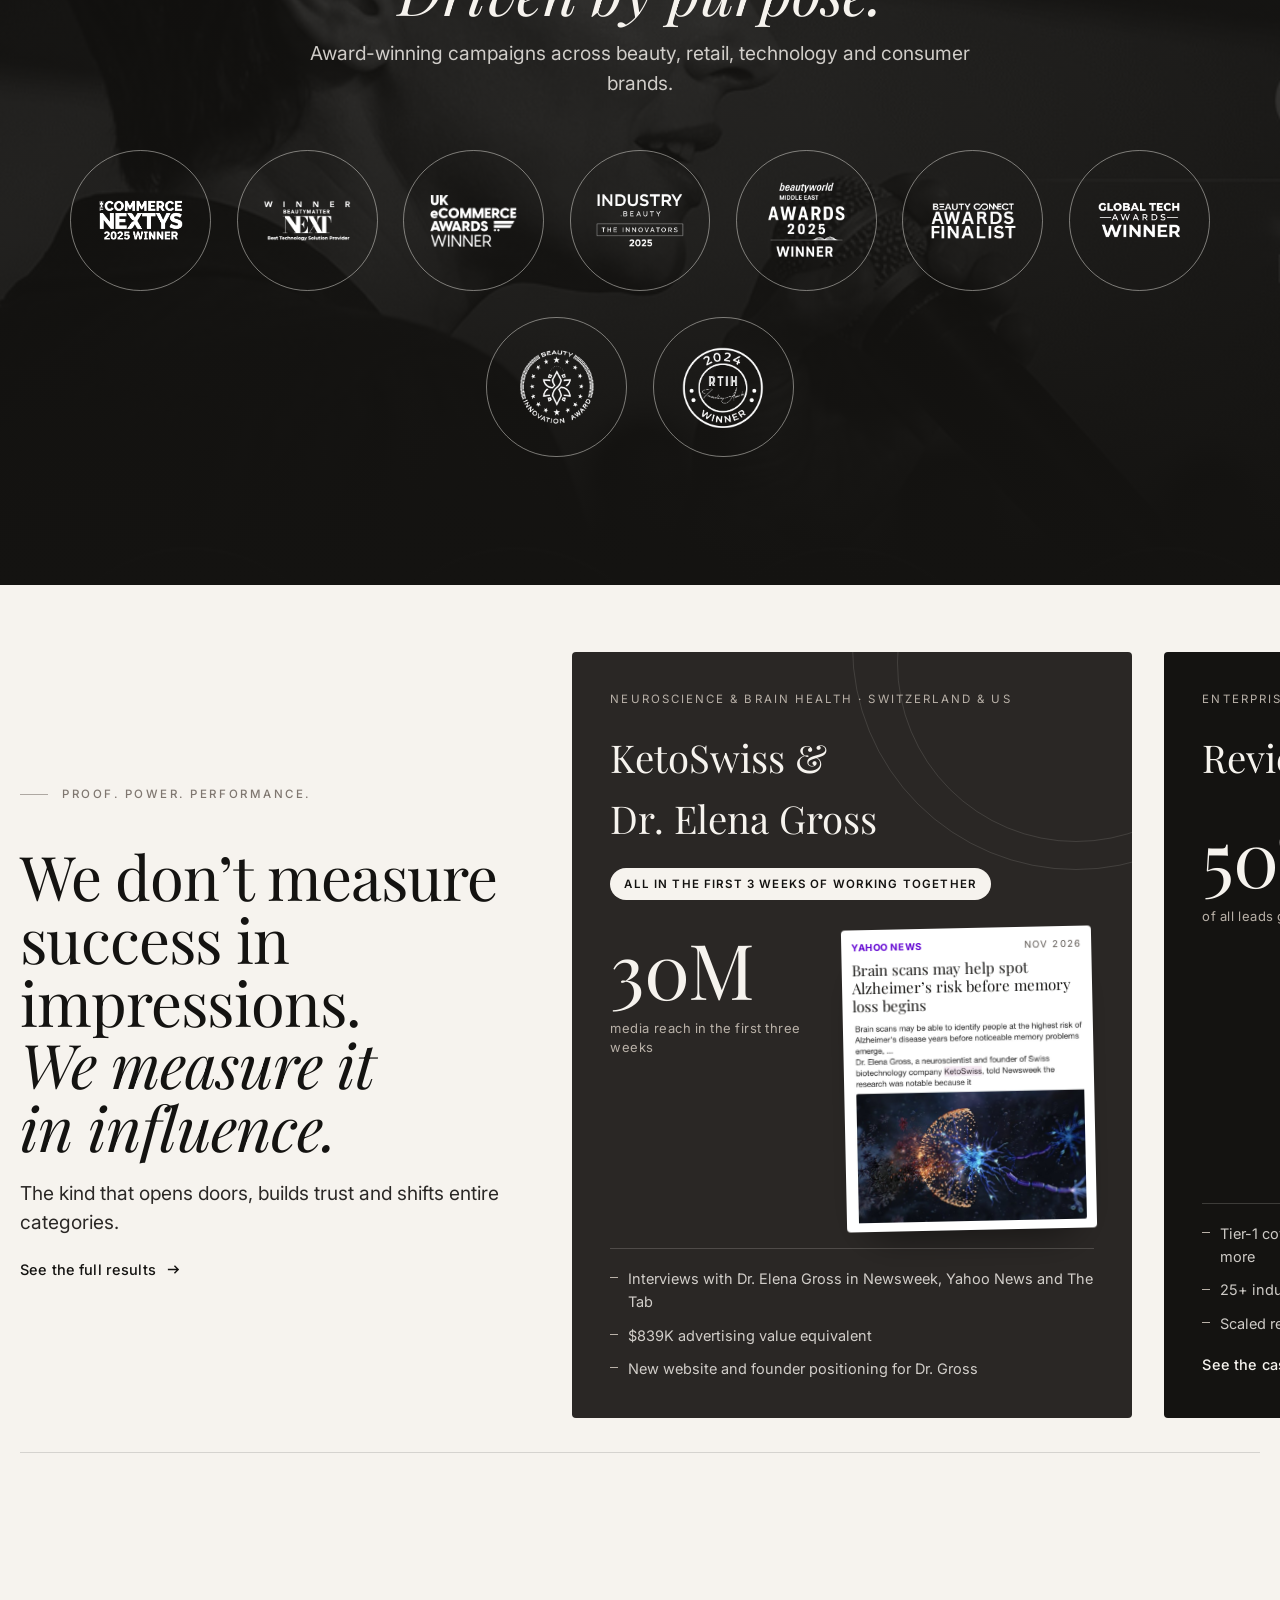
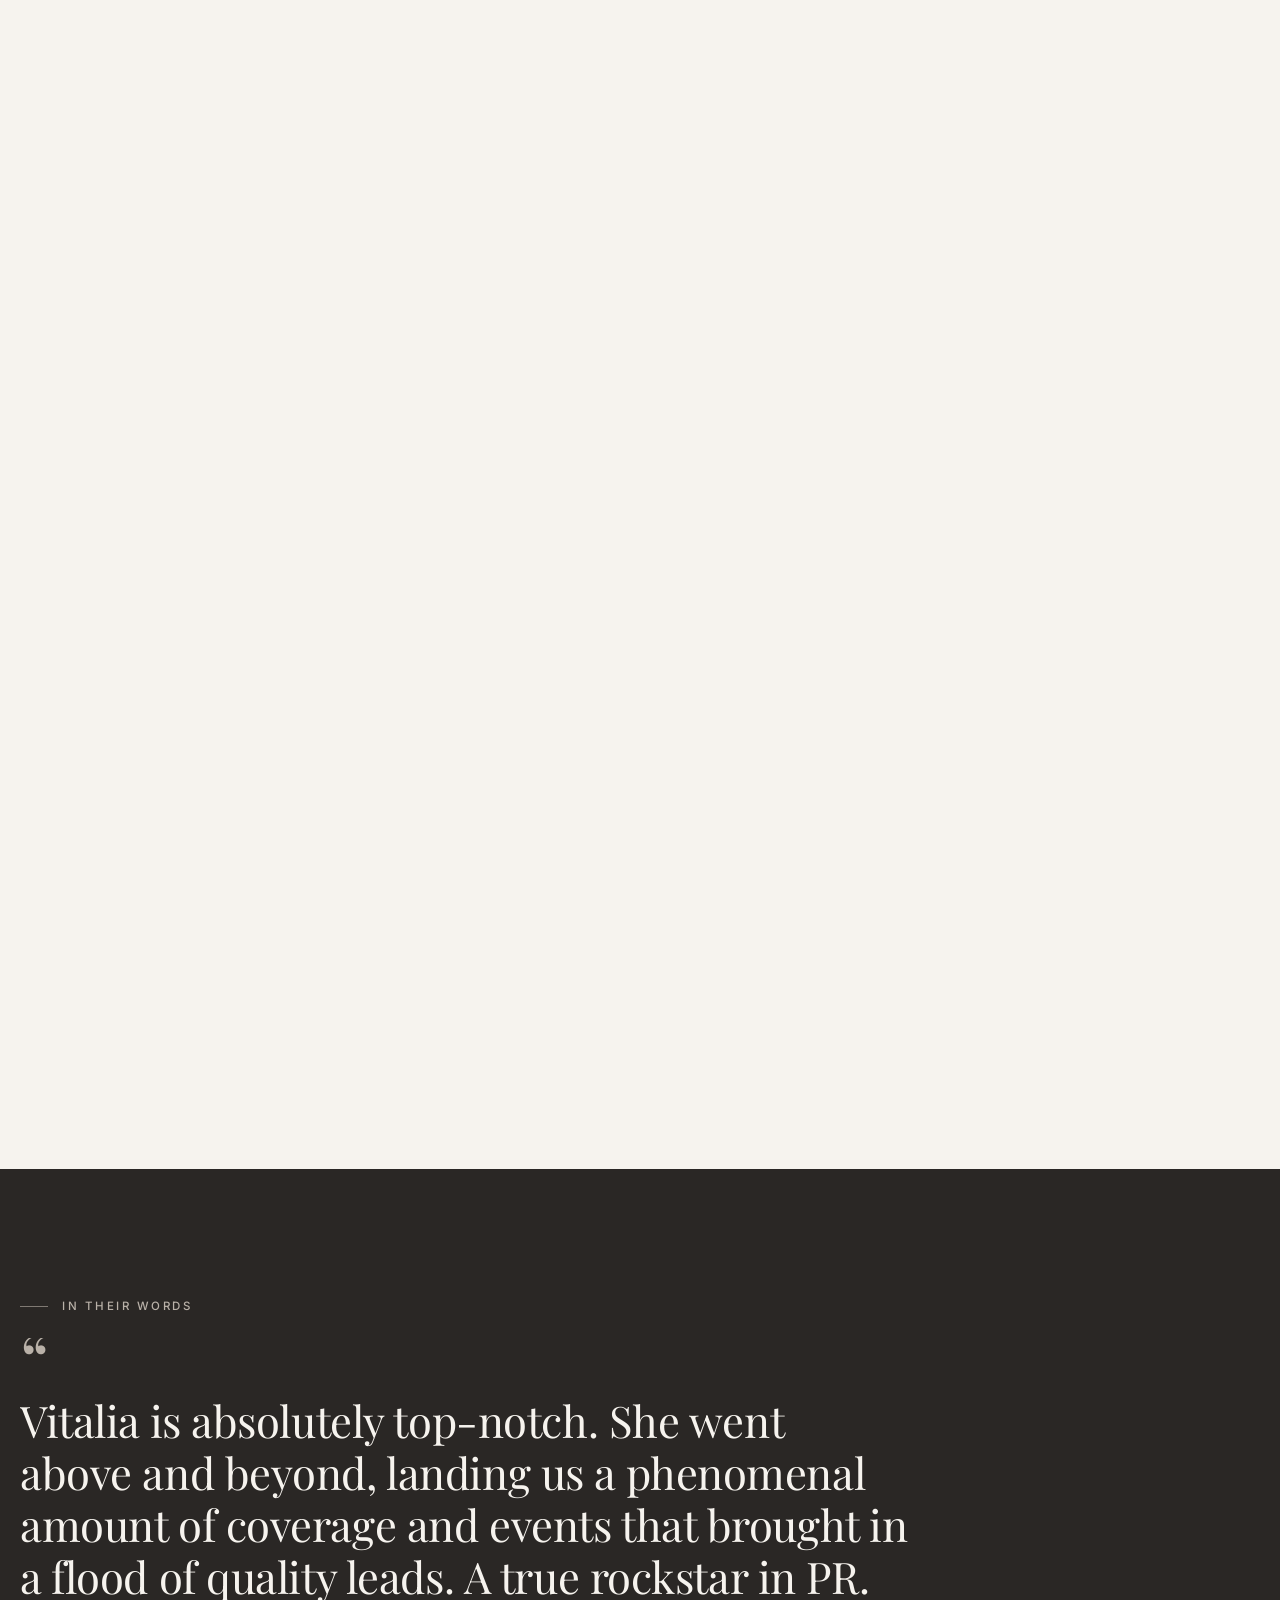
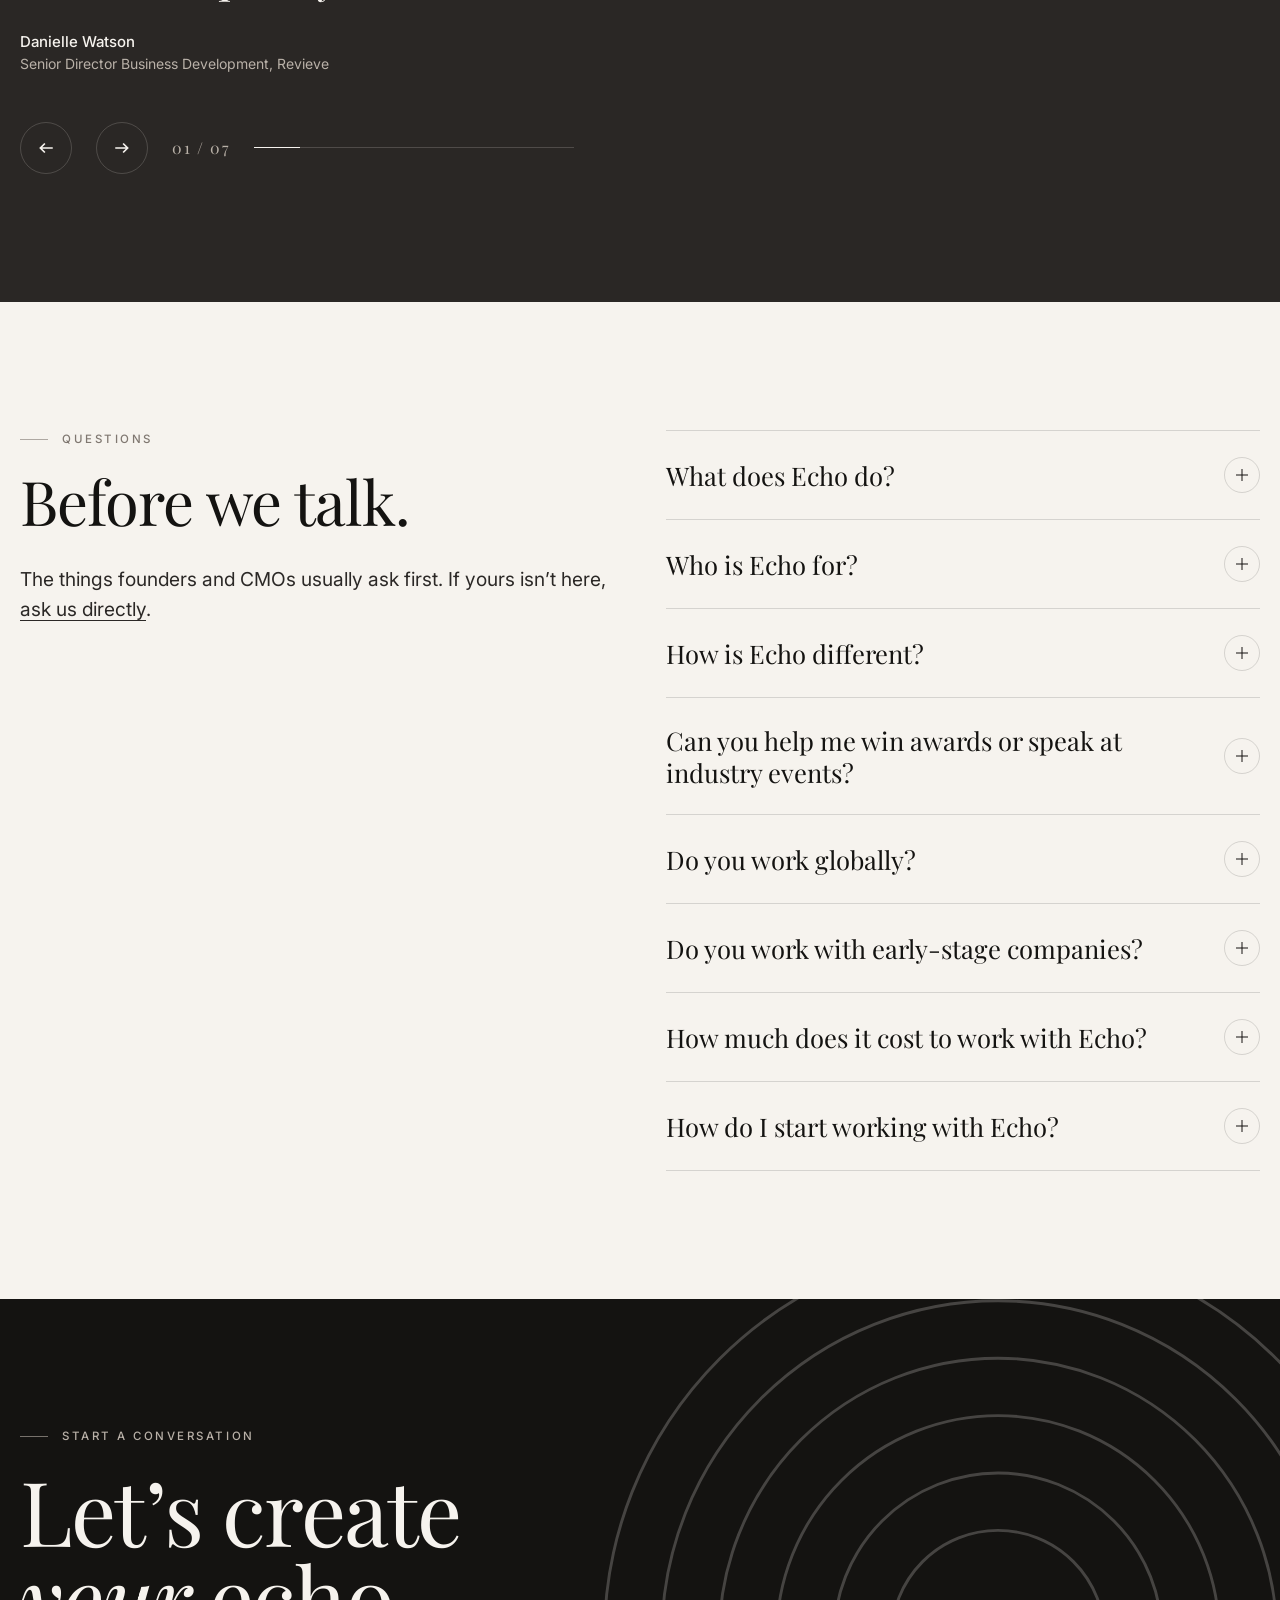
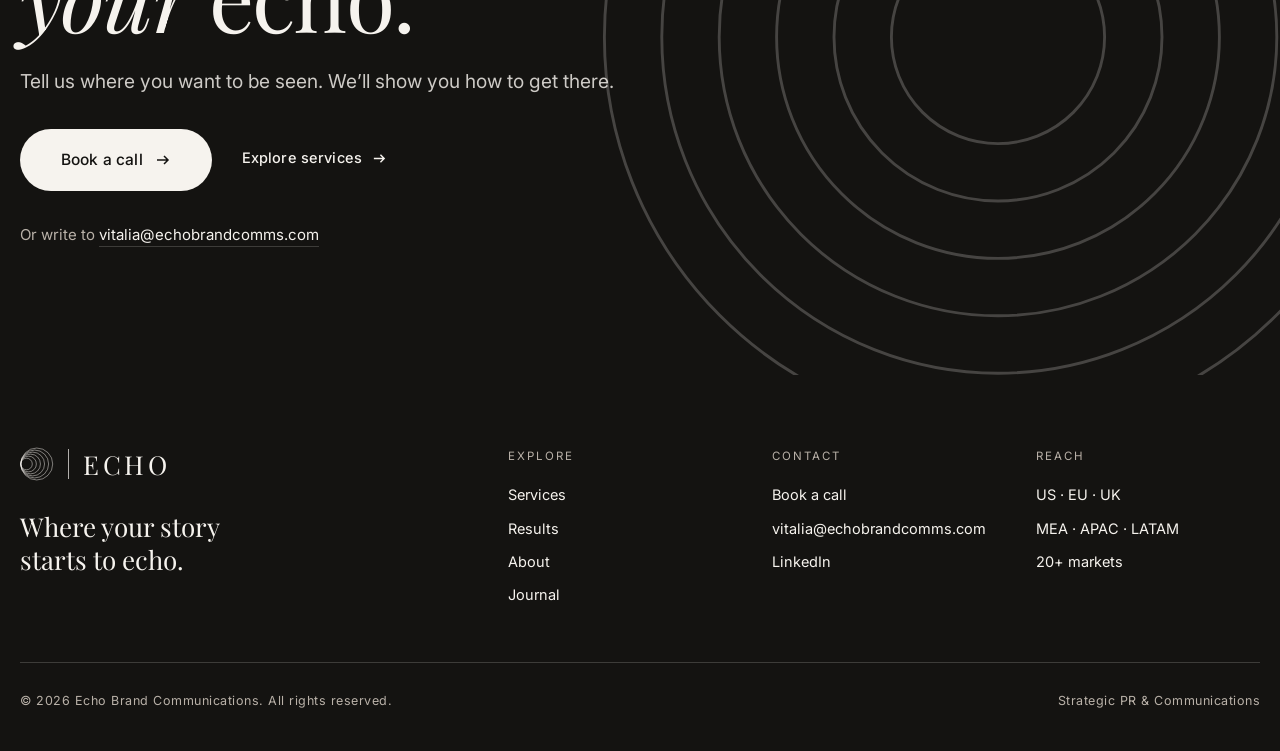
==== commit f5ff9a7e: "Add Revieve 2024 case study; BR2 card after Revieve without image; trim KetoSwiss stats Co-Authored-" ====
--- a/index.html
+++ b/index.html
@@ -190,20 +190,20 @@
         </div>
         <ul><li>Interviews with Dr. Elena Gross in Newsweek, Yahoo News and The Tab</li><li>$839K advertising value equivalent</li><li>New website and founder positioning for Dr. Gross</li></ul>
       </article>
-      <article class="case case--br2">
-        <span class="kicker">Product launch · US · Thanksgiving week</span>
-        <h3>BR2 launch</h3>
-        <span class="case-badge">Above industry benchmarks</span>
-        <img class="case-img" src="assets/img/br2-launch.jpg" alt="BR2 Brain Energy Complex box and stick pack, mango flavour" loading="lazy">
-        <div class="big"><span data-count="1.5" data-decimals="1">0</span>×<small>the industry-average response rate, for a launch timed into Thanksgiving week</small></div>
-        <ul><li><strong>7 media opportunities opened before launch day</strong>, including committed coverage and an interview request</li><li>84 journalists personally pitched in five days, from Fortune and The New York Times to the supplement trade press</li><li>The founder’s launch announcement was the week’s top post: 83 reactions, 21 comments</li><li>Press, social and founder visibility run as one integrated launch</li></ul>
-        <a class="link" href="results.html#br2-launch">See the launch <svg viewBox="0 0 16 16" fill="none" stroke="currentColor" stroke-width="1.5" aria-hidden="true"><path d="M2 8h11M9 4l4 4-4 4"/></svg></a>
-      </article>
-      <article class="case case--alt">
+      <article class="case">
         <span class="kicker">Enterprise SaaS · Finland</span>
         <h3>Revieve</h3>
         <div class="big"><span data-count="50">0</span>%<small>of all leads generated through PR</small></div>
         <ul><li>Tier-1 coverage in Vogue, Grazia, Vogue Business, BBC, CNN and more</li><li>25+ industry awards won</li><li>Scaled revenue 20x</li></ul>
+        <a class="link" href="results.html#revieve">See the case study <svg viewBox="0 0 16 16" fill="none" stroke="currentColor" stroke-width="1.5" aria-hidden="true"><path d="M2 8h11M9 4l4 4-4 4"/></svg></a>
+      </article>
+      <article class="case case--alt">
+        <span class="kicker">Product launch · US · Thanksgiving week</span>
+        <h3>BR2 launch</h3>
+        <span class="case-badge">Above industry benchmarks</span>
+        <div class="big"><span data-count="1.5" data-decimals="1">0</span>×<small>the industry-average response rate, for a launch timed into Thanksgiving week</small></div>
+        <ul><li><strong>7 media opportunities opened before launch day</strong>, including committed coverage and an interview request</li><li>84 journalists personally pitched in five days, from Fortune and The New York Times to the supplement trade press</li><li>The founder’s launch announcement was the week’s top post: 83 reactions, 21 comments</li><li>Press, social and founder visibility run as one integrated launch</li></ul>
+        <a class="link" href="results.html#br2-launch">See the launch <svg viewBox="0 0 16 16" fill="none" stroke="currentColor" stroke-width="1.5" aria-hidden="true"><path d="M2 8h11M9 4l4 4-4 4"/></svg></a>
       </article>
       <article class="case">
         <span class="kicker">Skincare · UK &amp; US</span>
--- a/assets/css/style.css
+++ b/assets/css/style.css
@@ -803,3 +803,46 @@
 .case-split .clip figcaption { font-size: 9.5px; }
 .case-split .clip img { max-height: 200px; object-fit: cover; object-position: top; }
 @media (max-width: 900px), (pointer: coarse) { .case-split { grid-template-columns: minmax(0, 1fr); } .case-split .clip { max-width: 440px; } .case-split .clip img { max-height: none; } .case-split .clip-h { font-size: 18px; } }
+
+/* ---------- Revieve case study ---------- */
+.rv-kpis { display: grid; grid-template-columns: repeat(6, minmax(0, 1fr)); border-top: 1px solid var(--line-light); border-bottom: 1px solid var(--line-light); }
+.rv-kpis > div { padding: clamp(22px, 2.6vw, 32px) clamp(12px, 1.4vw, 20px); border-left: 1px solid var(--line-light); }
+.rv-kpis > div:first-child { border-left: 0; padding-left: 0; }
+.rv-kpis .num { font-family: var(--display); font-size: clamp(38px, 3.6vw, 56px); line-height: 1; letter-spacing: -.02em; font-variant-numeric: tabular-nums; }
+.rv-kpis p { margin-top: 10px; font-size: 13.5px; line-height: 1.5; color: var(--mist); }
+.rv-grid { display: grid; grid-template-columns: minmax(0, 1fr) minmax(0, 1fr); gap: 16px; margin-top: clamp(40px, 5vw, 64px); }
+.rv-panel { background: var(--ink); border-radius: var(--radius); padding: clamp(26px, 3vw, 40px); display: flex; flex-direction: column; gap: 18px; }
+.rv-k { font-size: 11.5px; letter-spacing: .18em; text-transform: uppercase; color: var(--mist); }
+.sov { display: flex; flex-direction: column; gap: 18px; margin-top: 4px; }
+.sov-row { display: grid; grid-template-columns: 52px minmax(0, 1fr) 44px; gap: 12px; align-items: center; }
+.sov-r { font-size: 13px; letter-spacing: .08em; text-transform: uppercase; color: var(--mist); }
+.sov-bars { display: flex; flex-direction: column; gap: 4px; }
+.sov-bar { height: 16px; border-radius: 2px; position: relative; min-width: 4px; }
+.sov-bar span { position: absolute; left: calc(100% + 8px); top: 50%; transform: translateY(-50%); font-size: 12px; white-space: nowrap; font-variant-numeric: tabular-nums; }
+.sov-bar.y23 { background: var(--taupe); }
+.sov-bar.y23 span { color: var(--mist); }
+.sov-bar.y24 { background: var(--paper); }
+.sov-bar.y24 span { color: var(--paper); font-weight: 600; }
+.sov-x { font-family: var(--display); font-size: 20px; text-align: right; }
+.sov-legend { display: flex; gap: 18px; font-size: 12px; color: var(--mist); }
+.sov-legend i { display: inline-block; width: 12px; height: 12px; border-radius: 2px; margin-right: 7px; vertical-align: -1px; }
+.sov-legend i.y23 { background: var(--taupe); } .sov-legend i.y24 { background: var(--paper); }
+.rv-notes { display: flex; flex-direction: column; gap: 10px; padding-top: 16px; border-top: 1px solid var(--line-light); font-size: 14.5px; line-height: 1.55; color: rgba(246,243,238,.82); }
+.rv-notes strong { color: var(--paper); font-weight: 600; }
+.rv-src { font-size: 12px; color: var(--mist); margin-top: auto; }
+.rv-inhouse h3 { font-size: clamp(26px, 2.4vw, 34px); line-height: 1.1; }
+.vs { display: grid; grid-template-columns: minmax(0, 1fr) minmax(0, 1fr); gap: 12px; }
+.vs-col { border: 1px solid var(--line-light); border-radius: var(--radius); padding: 18px 18px 20px; }
+.vs-col.vs-win { background: var(--paper); color: var(--ink); border-color: var(--paper); }
+.vs-h { font-size: 11px; letter-spacing: .14em; text-transform: uppercase; color: var(--mist); margin-bottom: 12px; line-height: 1.4; }
+.vs-win .vs-h { color: var(--stone); }
+.vs-col ul { display: flex; flex-direction: column; gap: 8px; font-size: 15px; }
+.vs-col b { font-family: var(--display); font-weight: 400; font-size: 28px; line-height: 1; margin-right: 6px; vertical-align: -3px; }
+.vs-col em { font-family: var(--text); font-style: italic; }
+.rv-body { font-size: 15px; line-height: 1.65; color: rgba(246,243,238,.8); }
+.rv-links { display: flex; flex-wrap: wrap; gap: 10px 24px; margin-top: auto; }
+@media (max-width: 1100px) { .rv-kpis { grid-template-columns: repeat(3, minmax(0, 1fr)); } .rv-kpis > div:nth-child(4) { border-left: 0; padding-left: 0; } .rv-kpis > div:nth-child(n+4) { border-top: 1px solid var(--line-light); } }
+@media (max-width: 900px) { .rv-grid { grid-template-columns: minmax(0, 1fr); } }
+@media (max-width: 560px) { .rv-kpis { grid-template-columns: repeat(2, minmax(0, 1fr)); } .rv-kpis > div { border-left: 0 !important; padding-left: 0 !important; border-top: 1px solid var(--line-light); } .rv-kpis > div:nth-child(-n+2) { border-top: 0; } .rv-kpis > div:nth-child(even) { padding-left: 16px !important; border-left: 1px solid var(--line-light) !important; } .vs { grid-template-columns: minmax(0, 1fr); } }
+.latest-stats--2 { grid-template-columns: repeat(2, minmax(0, 1fr)); }
+@media (max-width: 900px) { .latest-stats--2 > div:nth-child(n+3) { border-top: 0; } }
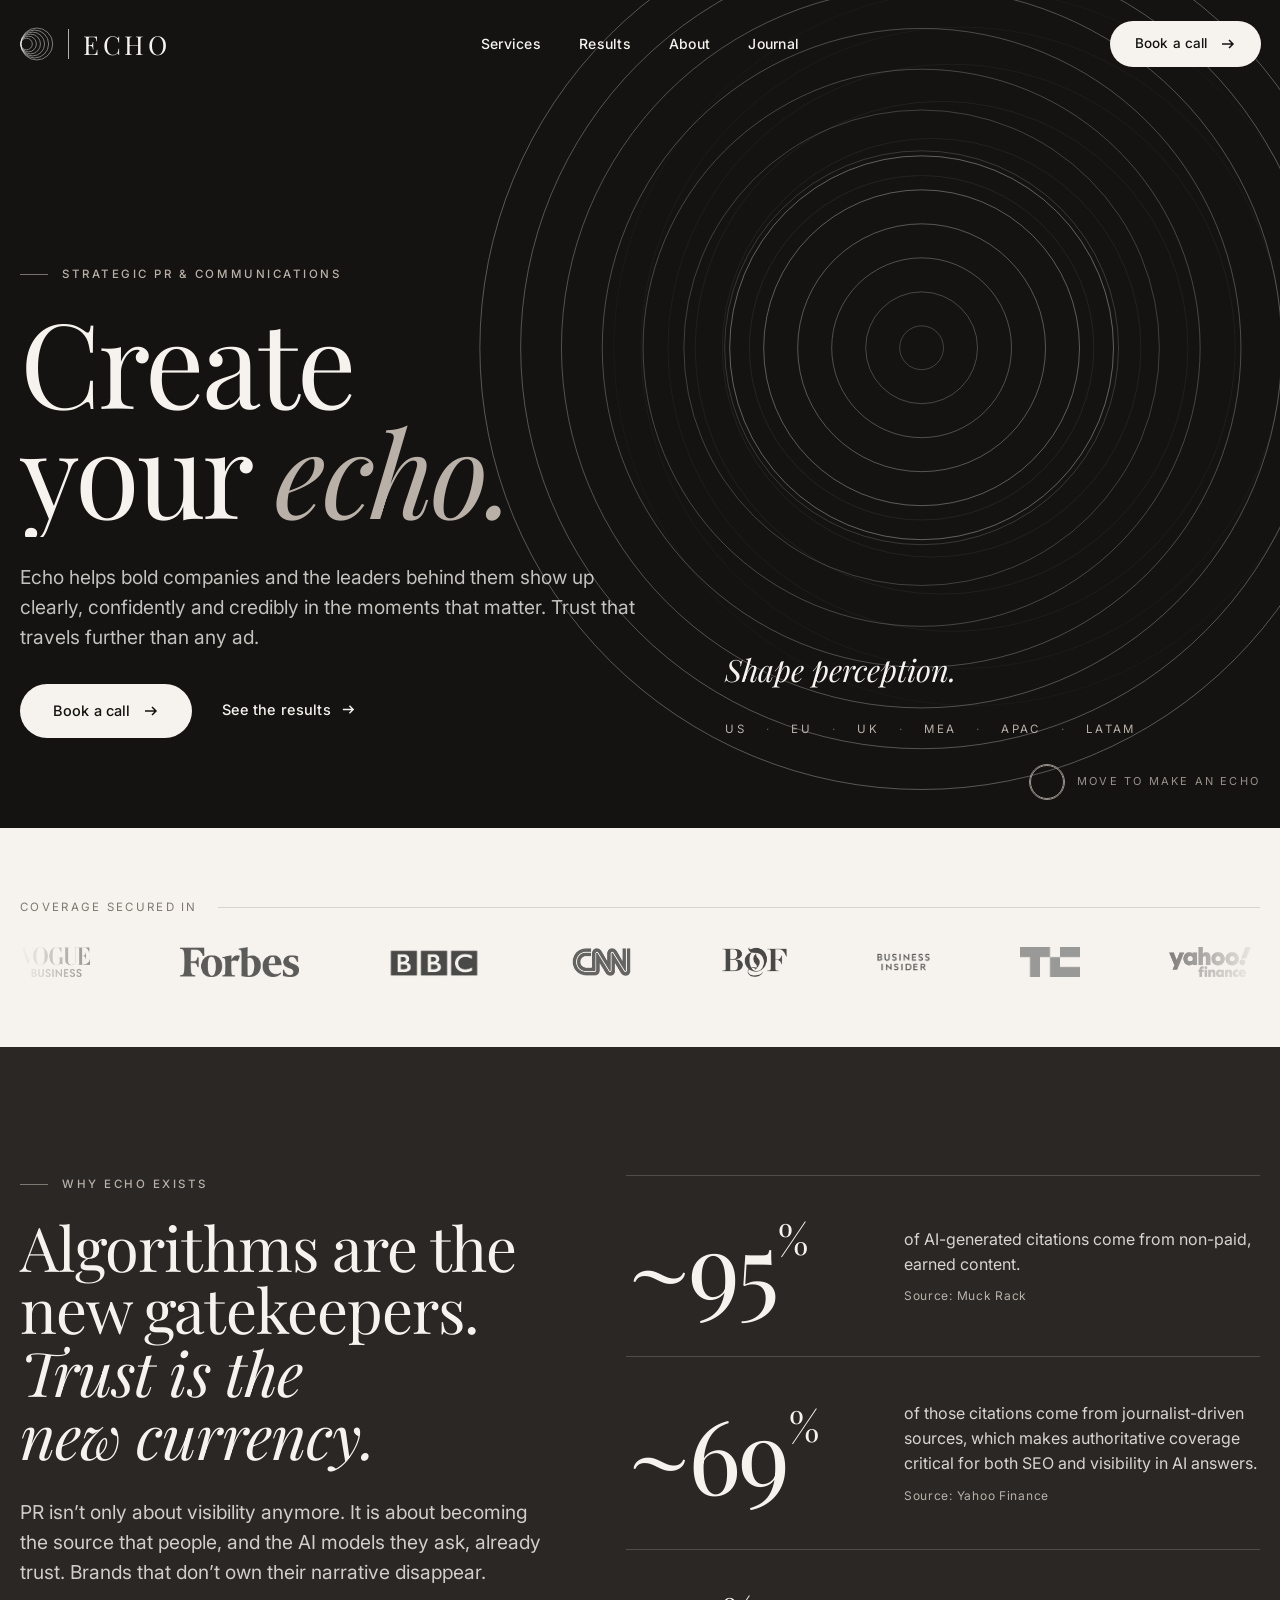
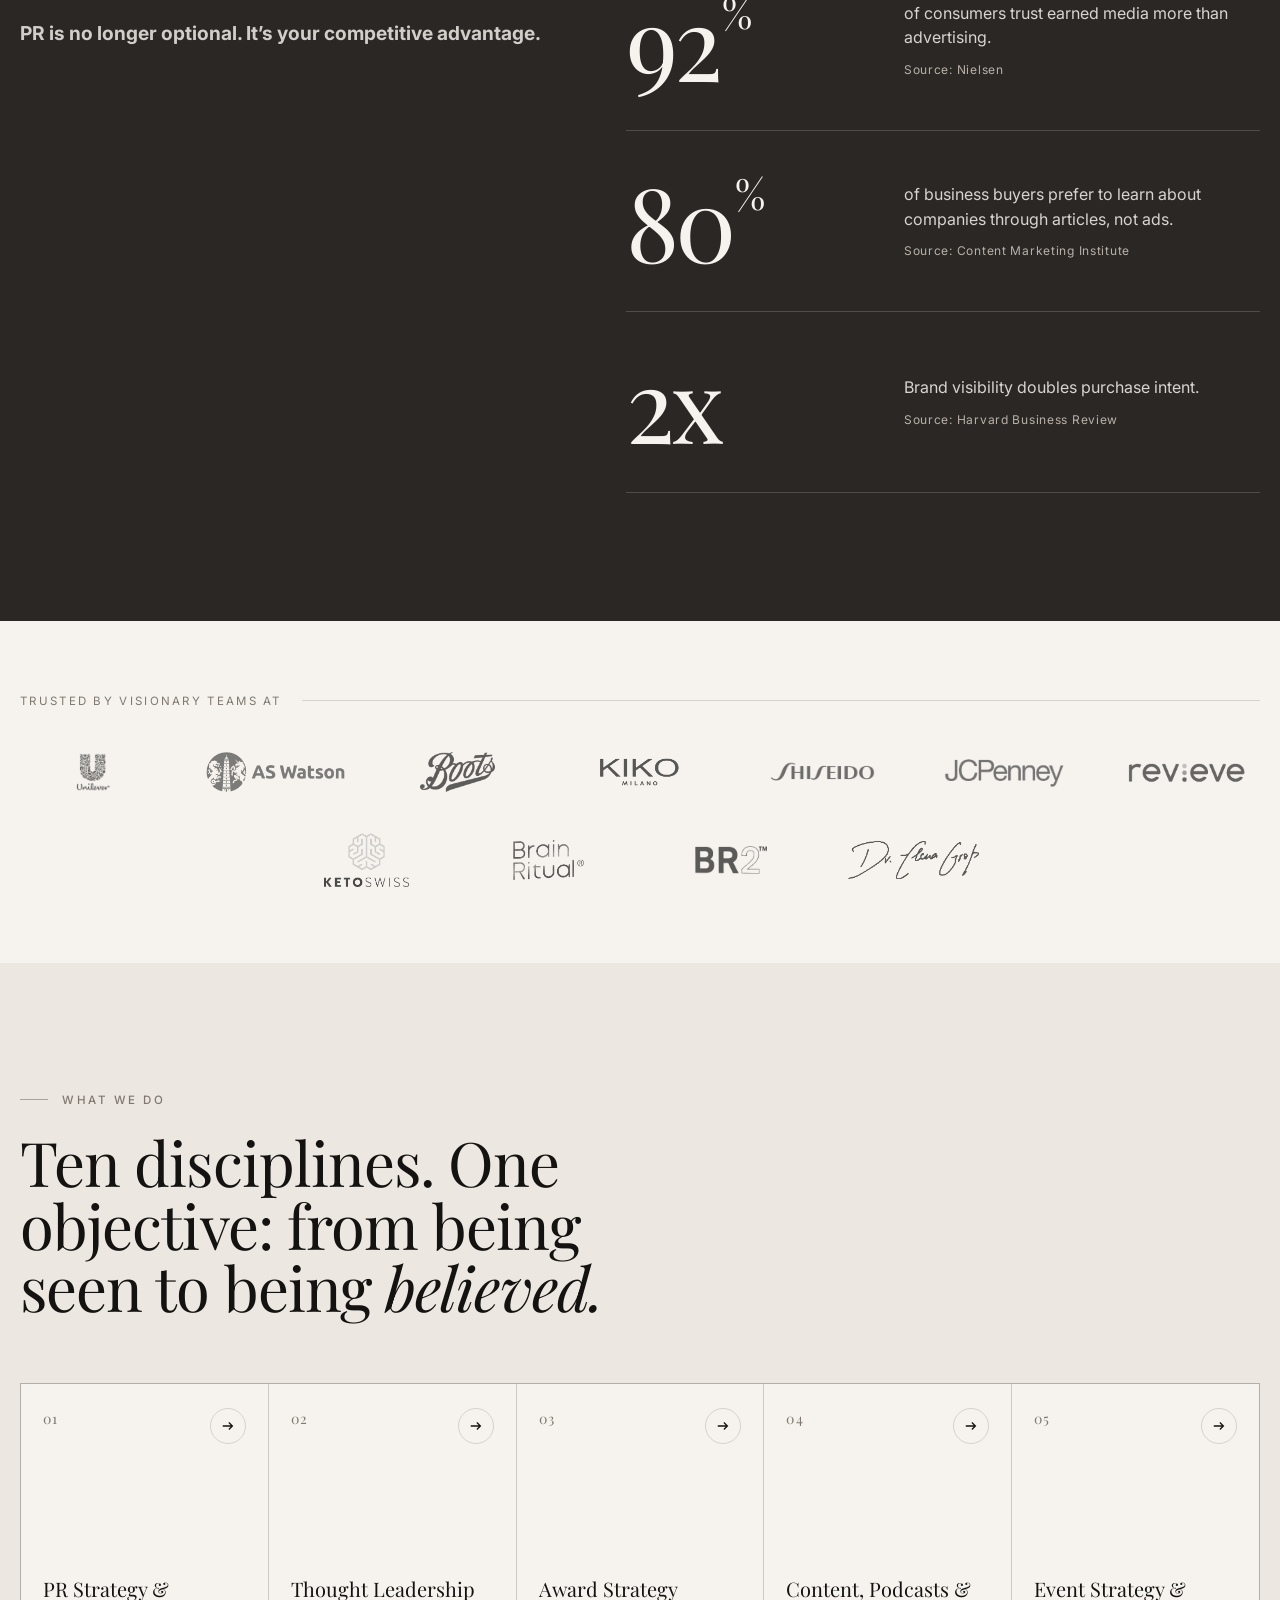
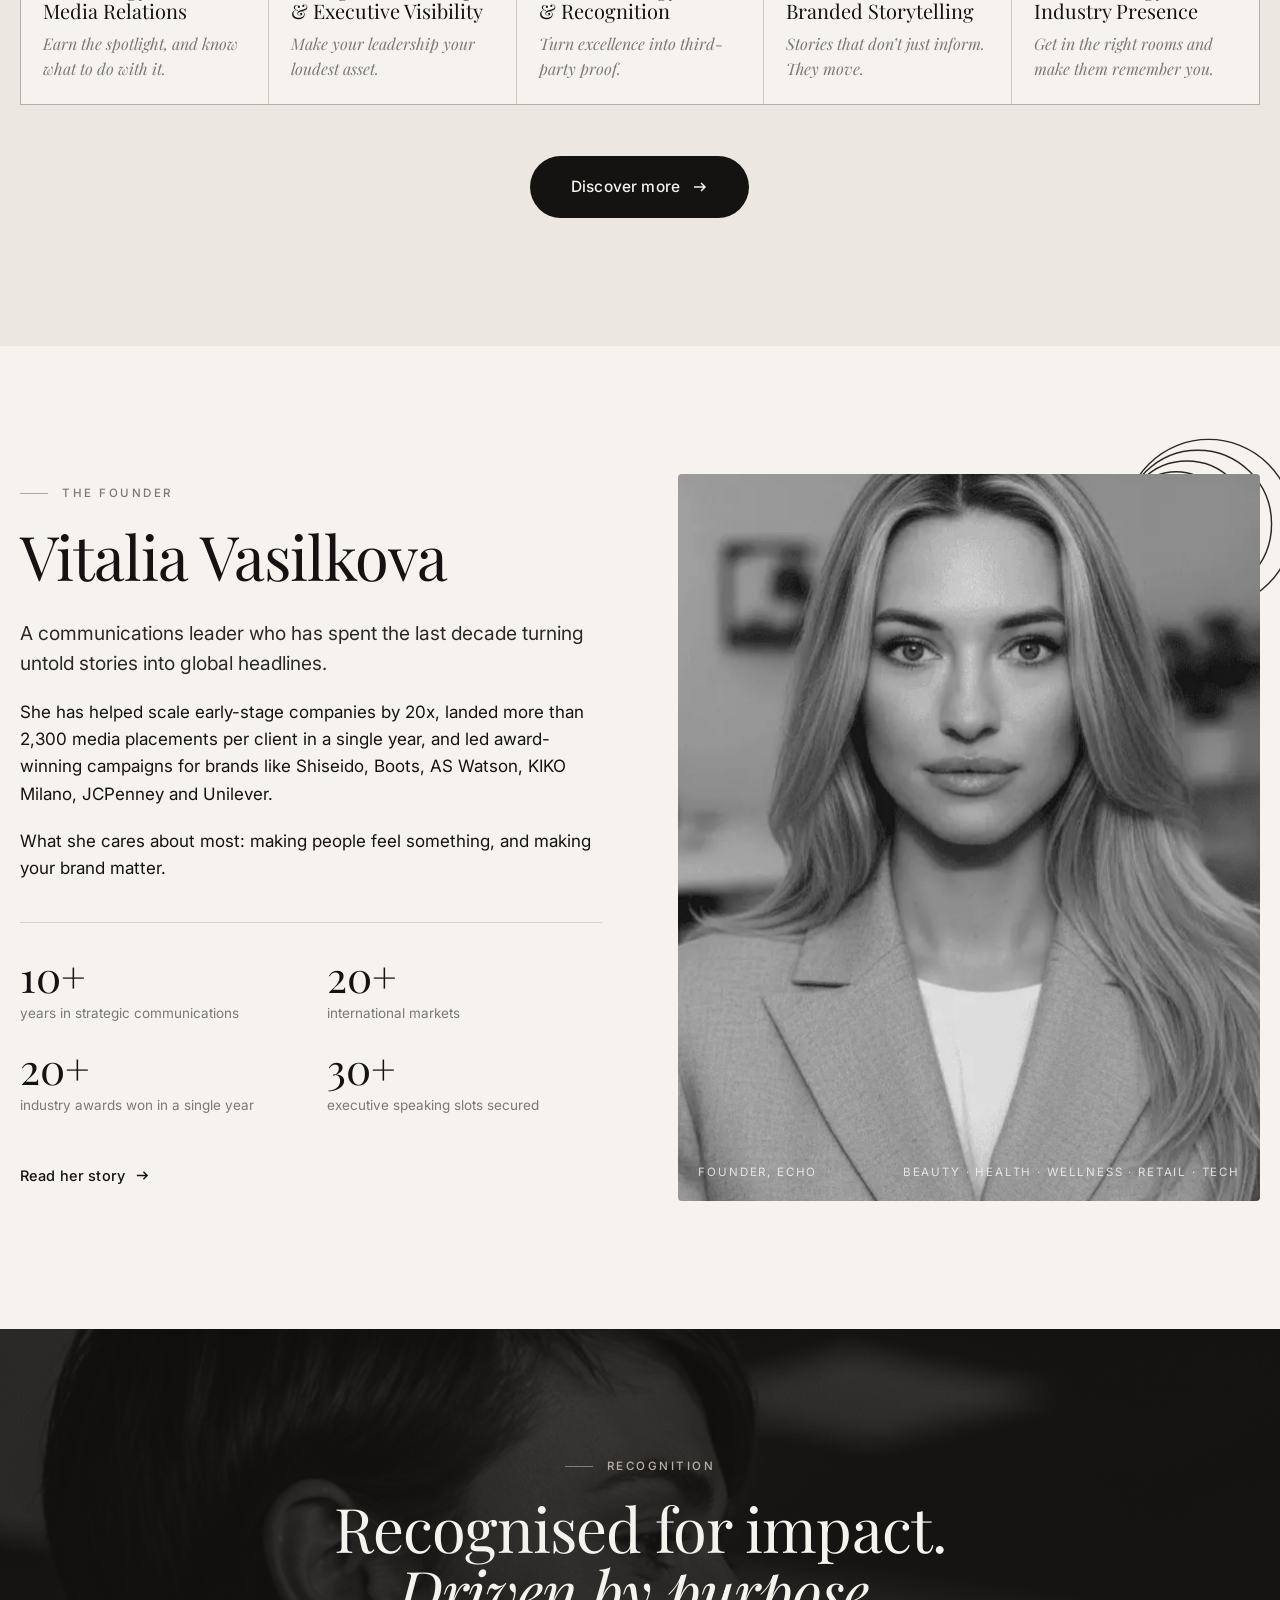
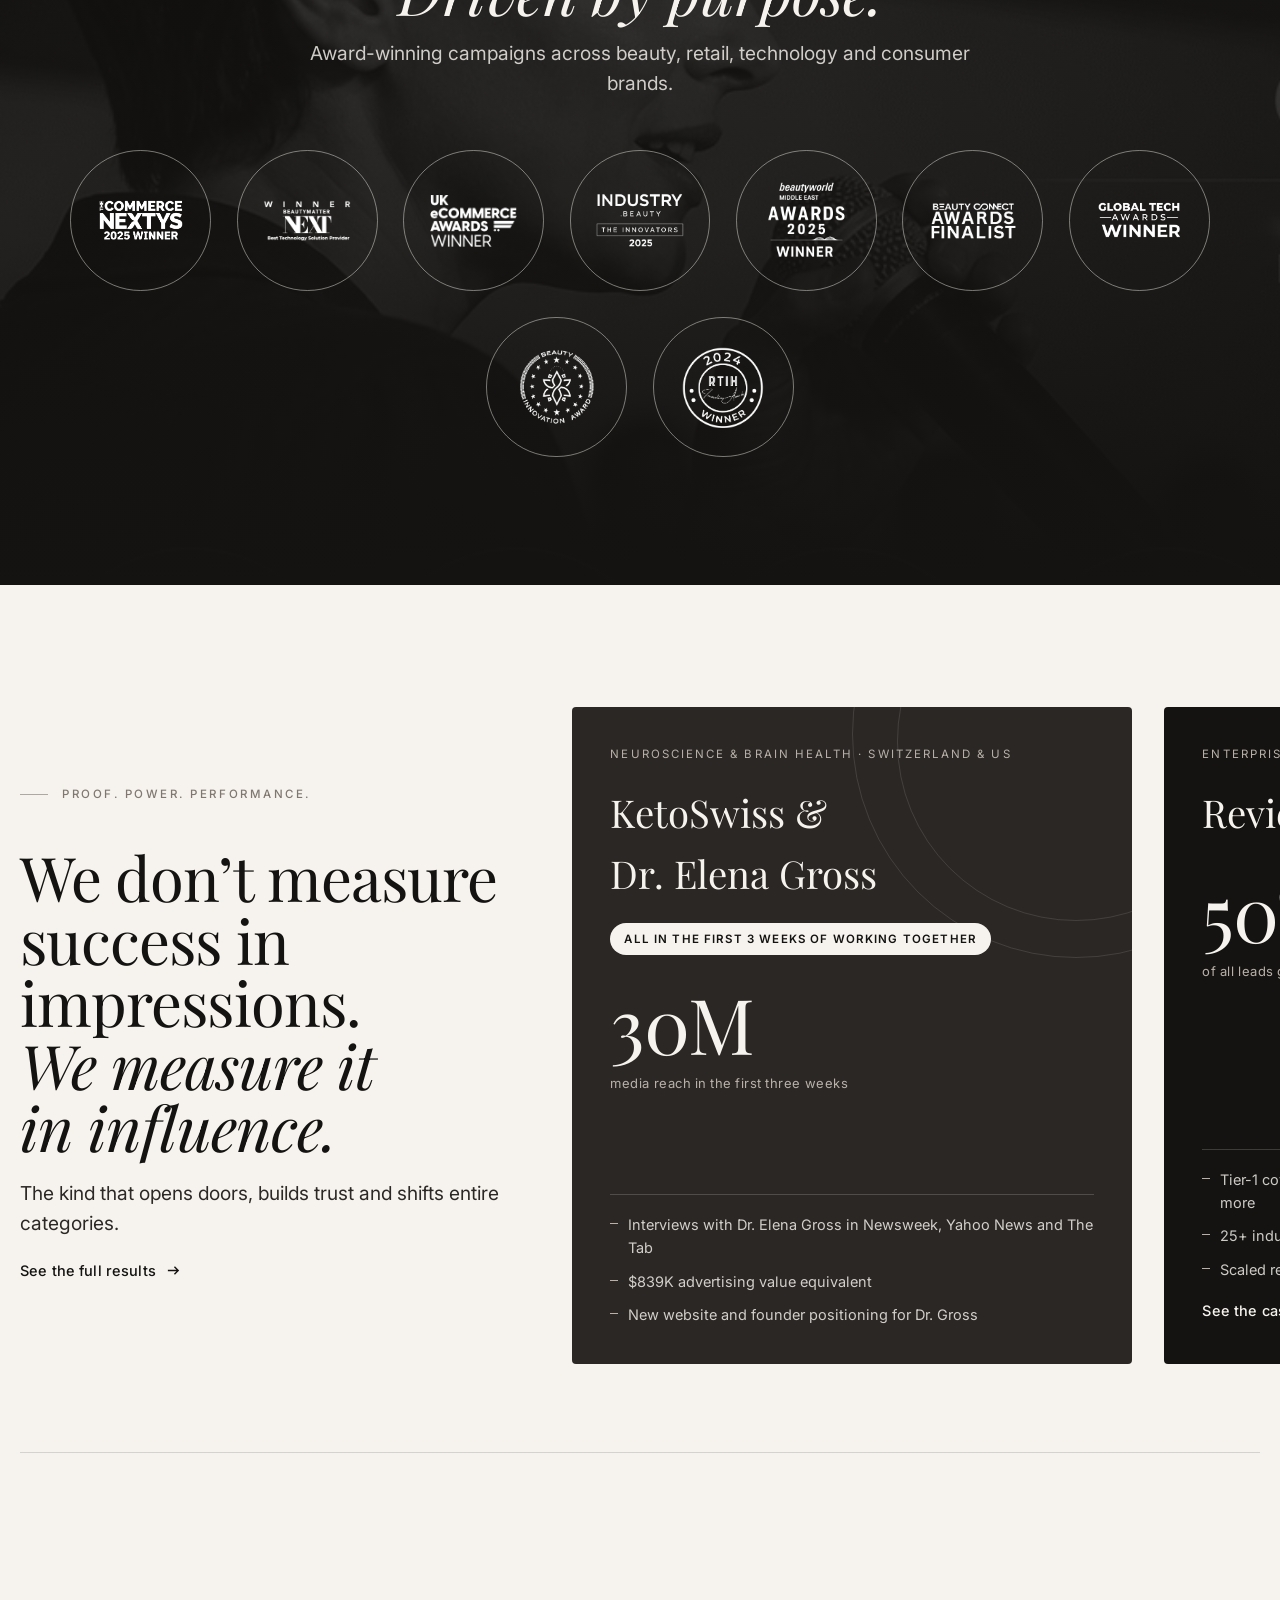
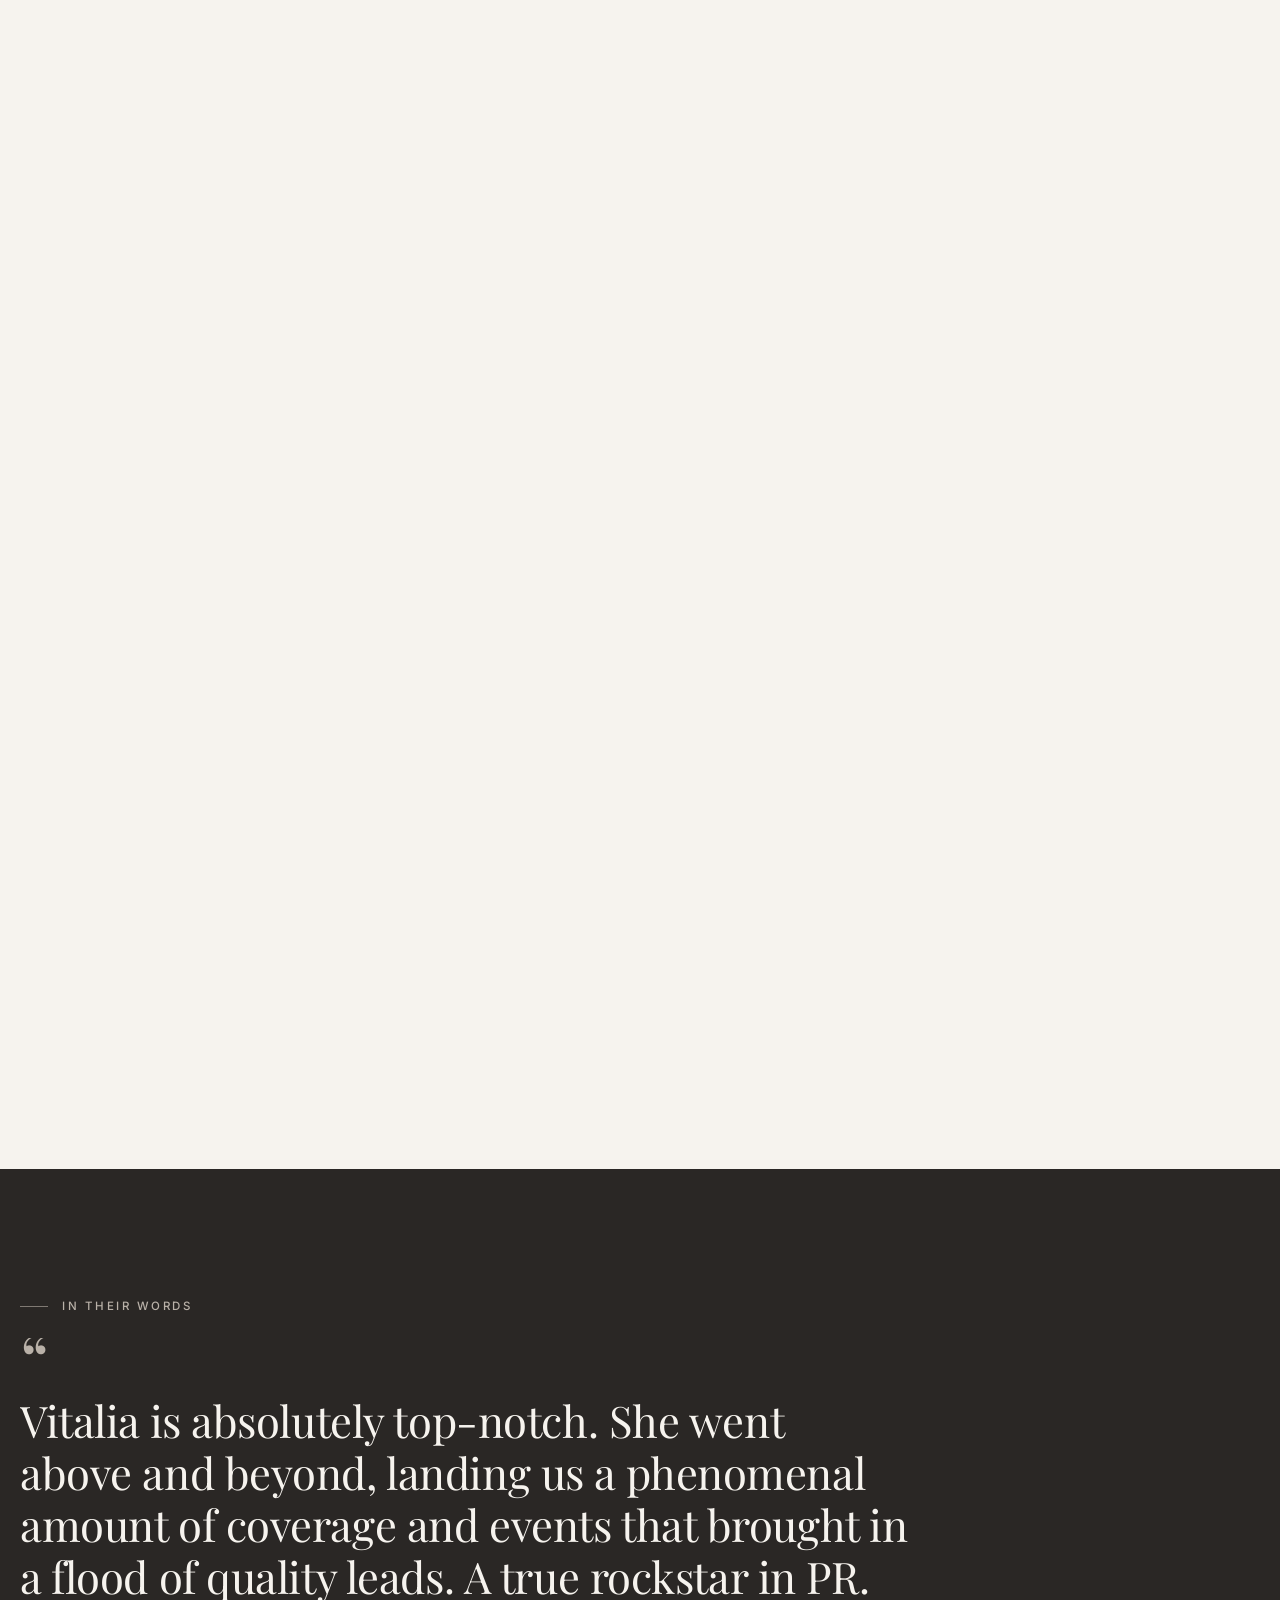
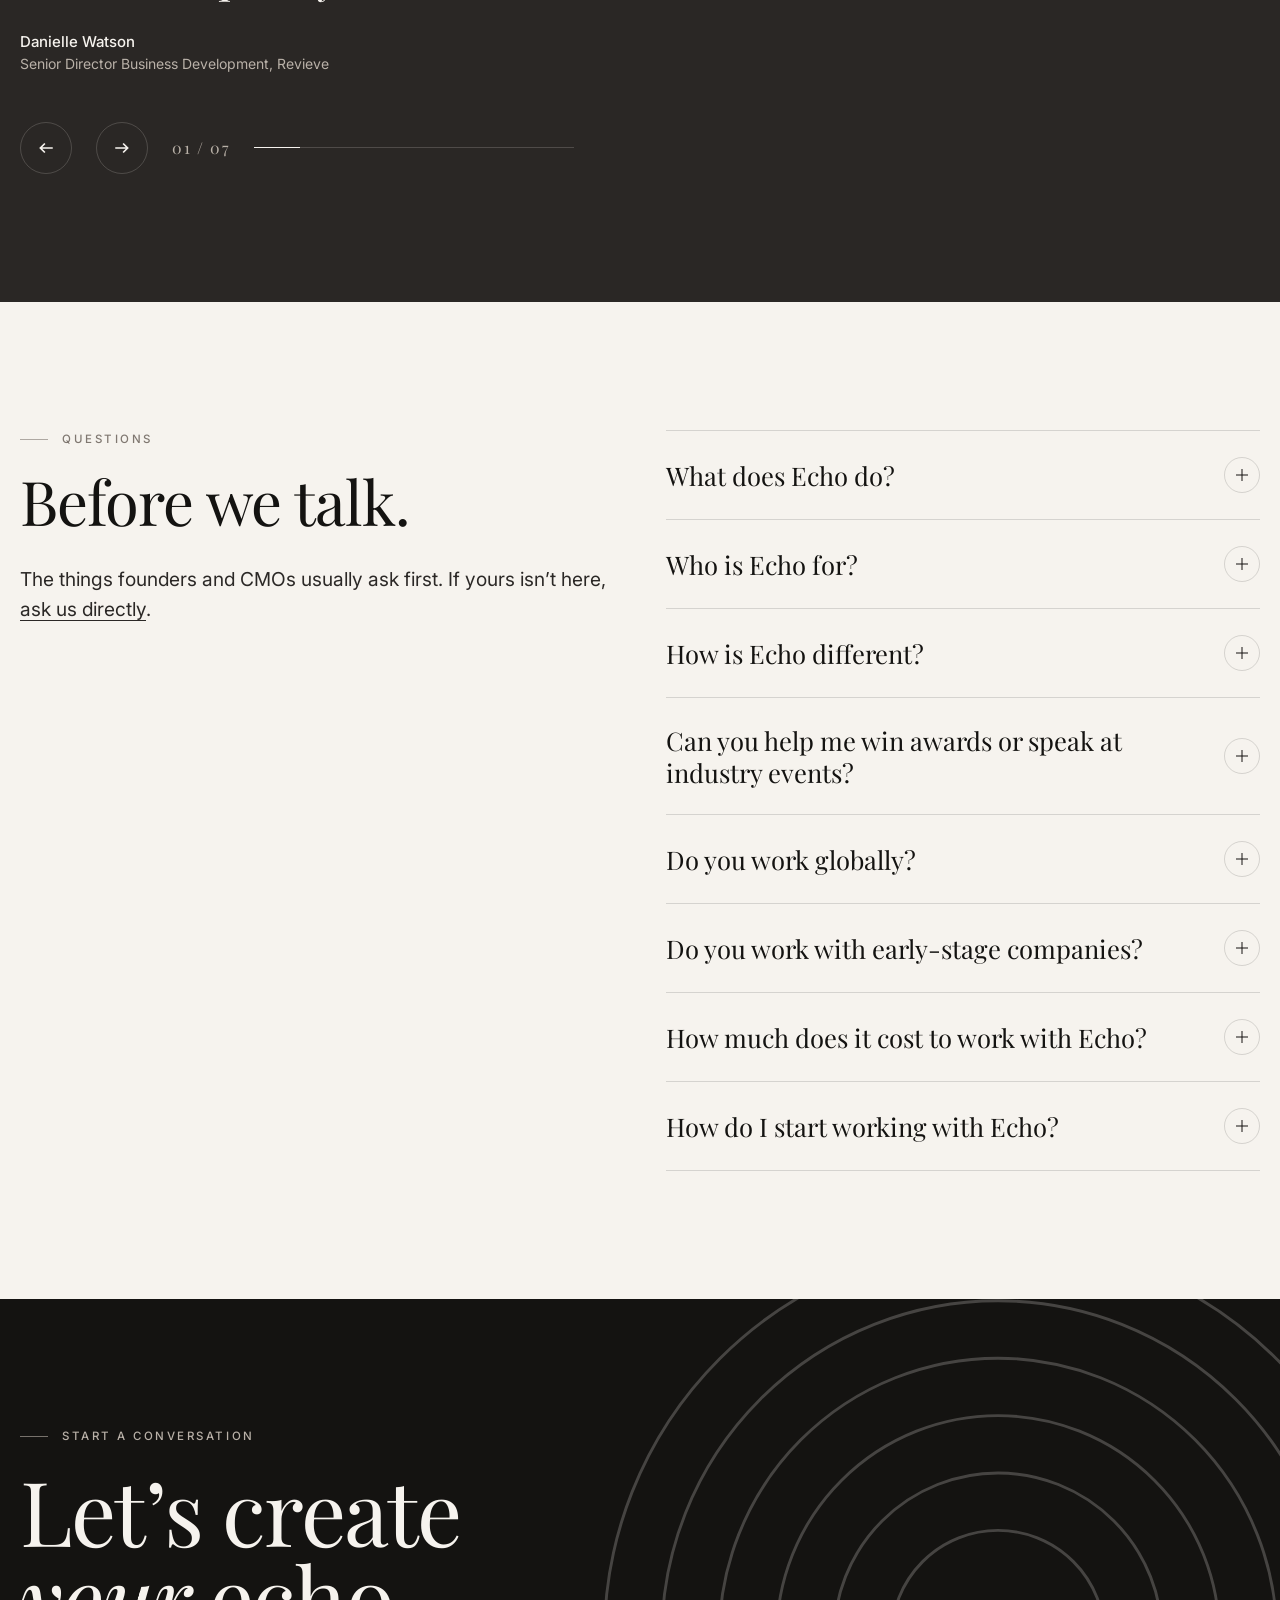
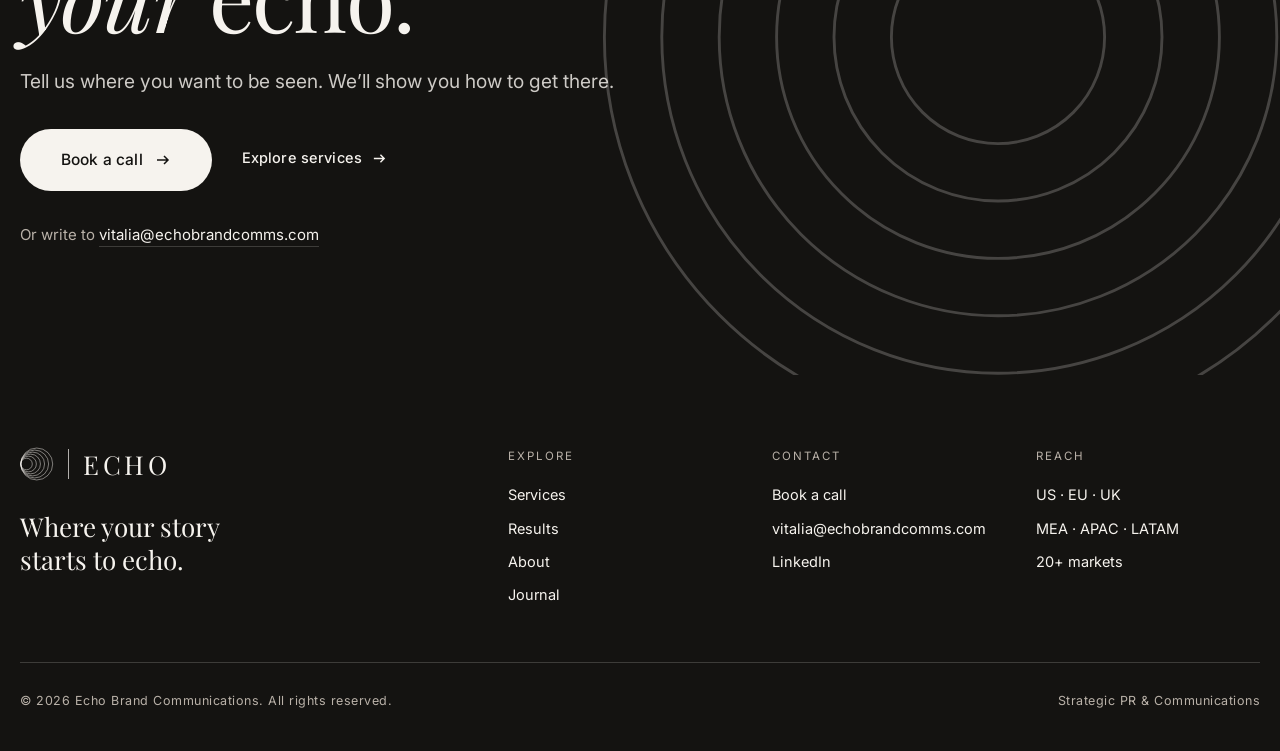
==== commit 9bd718b2: "KetoSwiss card: remove Yahoo clipping Co-Authored-By: Claude Opus 5.5 <noreply@anthropic.com> Claude" ====
--- a/index.html
+++ b/index.html
@@ -181,13 +181,7 @@
         <span class="kicker">Neuroscience &amp; brain health · Switzerland &amp; US</span>
         <h3>KetoSwiss &amp; Dr. Elena Gross</h3>
         <span class="case-badge">All in the first 3 weeks of working together</span>
-        <div class="case-split"><div class="big"><span data-count="30">0</span>M<small>media reach in the first three weeks</small></div>
-        <figure class="clip">
-          <figcaption><span class="clip-src">Yahoo News</span><span class="clip-date">Nov 2026</span></figcaption>
-          <p class="clip-h">Brain scans may help spot Alzheimer’s risk before memory loss begins</p>
-          <img src="assets/img/press-yahoo-ketoswiss.jpg" alt="Yahoo News article quoting Dr. Elena Gross, founder of KetoSwiss, on new Alzheimer’s research" loading="lazy">
-        </figure>
-        </div>
+        <div class="big"><span data-count="30">0</span>M<small>media reach in the first three weeks</small></div>
         <ul><li>Interviews with Dr. Elena Gross in Newsweek, Yahoo News and The Tab</li><li>$839K advertising value equivalent</li><li>New website and founder positioning for Dr. Gross</li></ul>
       </article>
       <article class="case">
--- a/assets/css/style.css
+++ b/assets/css/style.css
@@ -846,3 +846,10 @@
 @media (max-width: 560px) { .rv-kpis { grid-template-columns: repeat(2, minmax(0, 1fr)); } .rv-kpis > div { border-left: 0 !important; padding-left: 0 !important; border-top: 1px solid var(--line-light); } .rv-kpis > div:nth-child(-n+2) { border-top: 0; } .rv-kpis > div:nth-child(even) { padding-left: 16px !important; border-left: 1px solid var(--line-light) !important; } .vs { grid-template-columns: minmax(0, 1fr); } }
 .latest-stats--2 { grid-template-columns: repeat(2, minmax(0, 1fr)); }
 @media (max-width: 900px) { .latest-stats--2 > div:nth-child(n+3) { border-top: 0; } }
+
+.rv-grid--one { grid-template-columns: minmax(0, 1fr); }
+.rv-grid--one .rv-inhouse { display: grid; grid-template-columns: minmax(0, 1fr) minmax(0, 1.15fr); column-gap: clamp(28px, 4vw, 64px); row-gap: 18px; align-items: start; }
+.rv-grid--one .rv-inhouse > .rv-k, .rv-grid--one .rv-inhouse > h3 { grid-column: 1; }
+.rv-grid--one .rv-inhouse > .vs { grid-column: 2; grid-row: 1 / span 4; }
+.rv-grid--one .rv-inhouse > .rv-body, .rv-grid--one .rv-inhouse > .rv-links { grid-column: 1; }
+@media (max-width: 900px) { .rv-grid--one .rv-inhouse { display: flex; } }
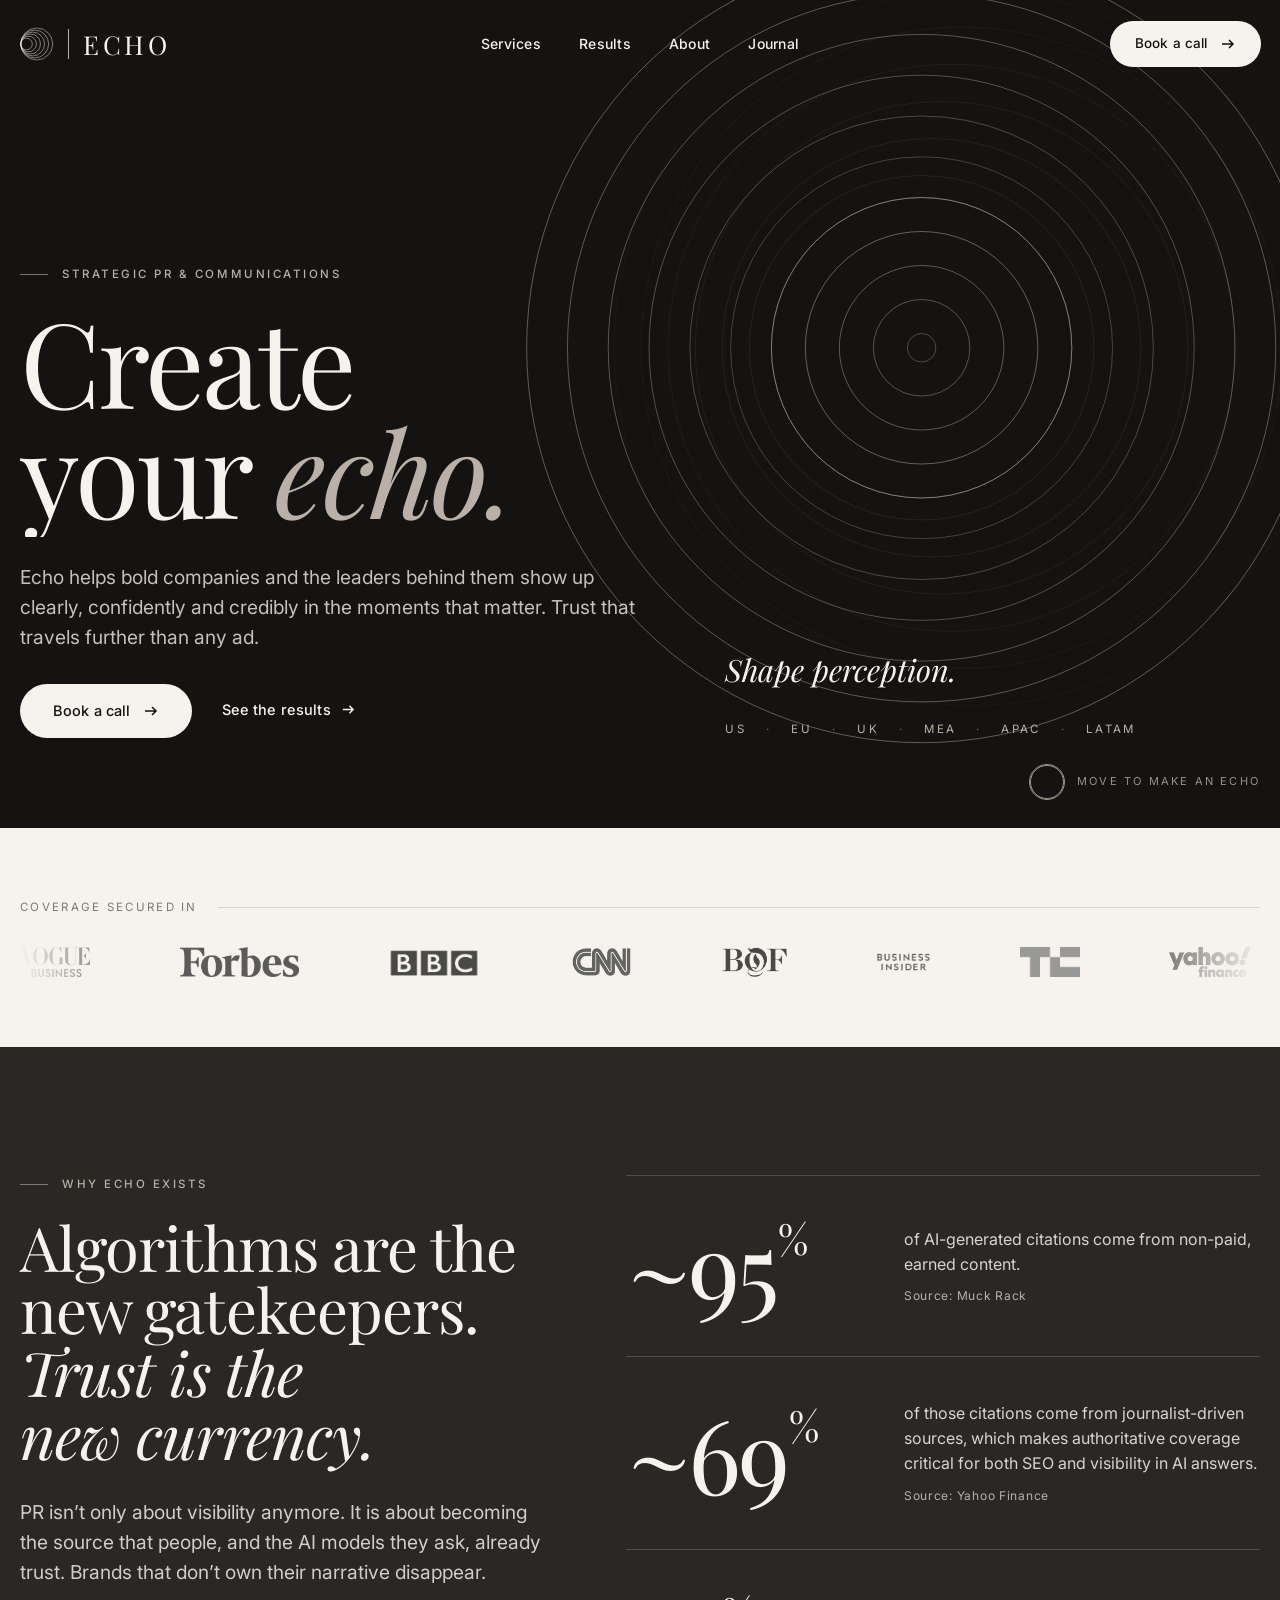
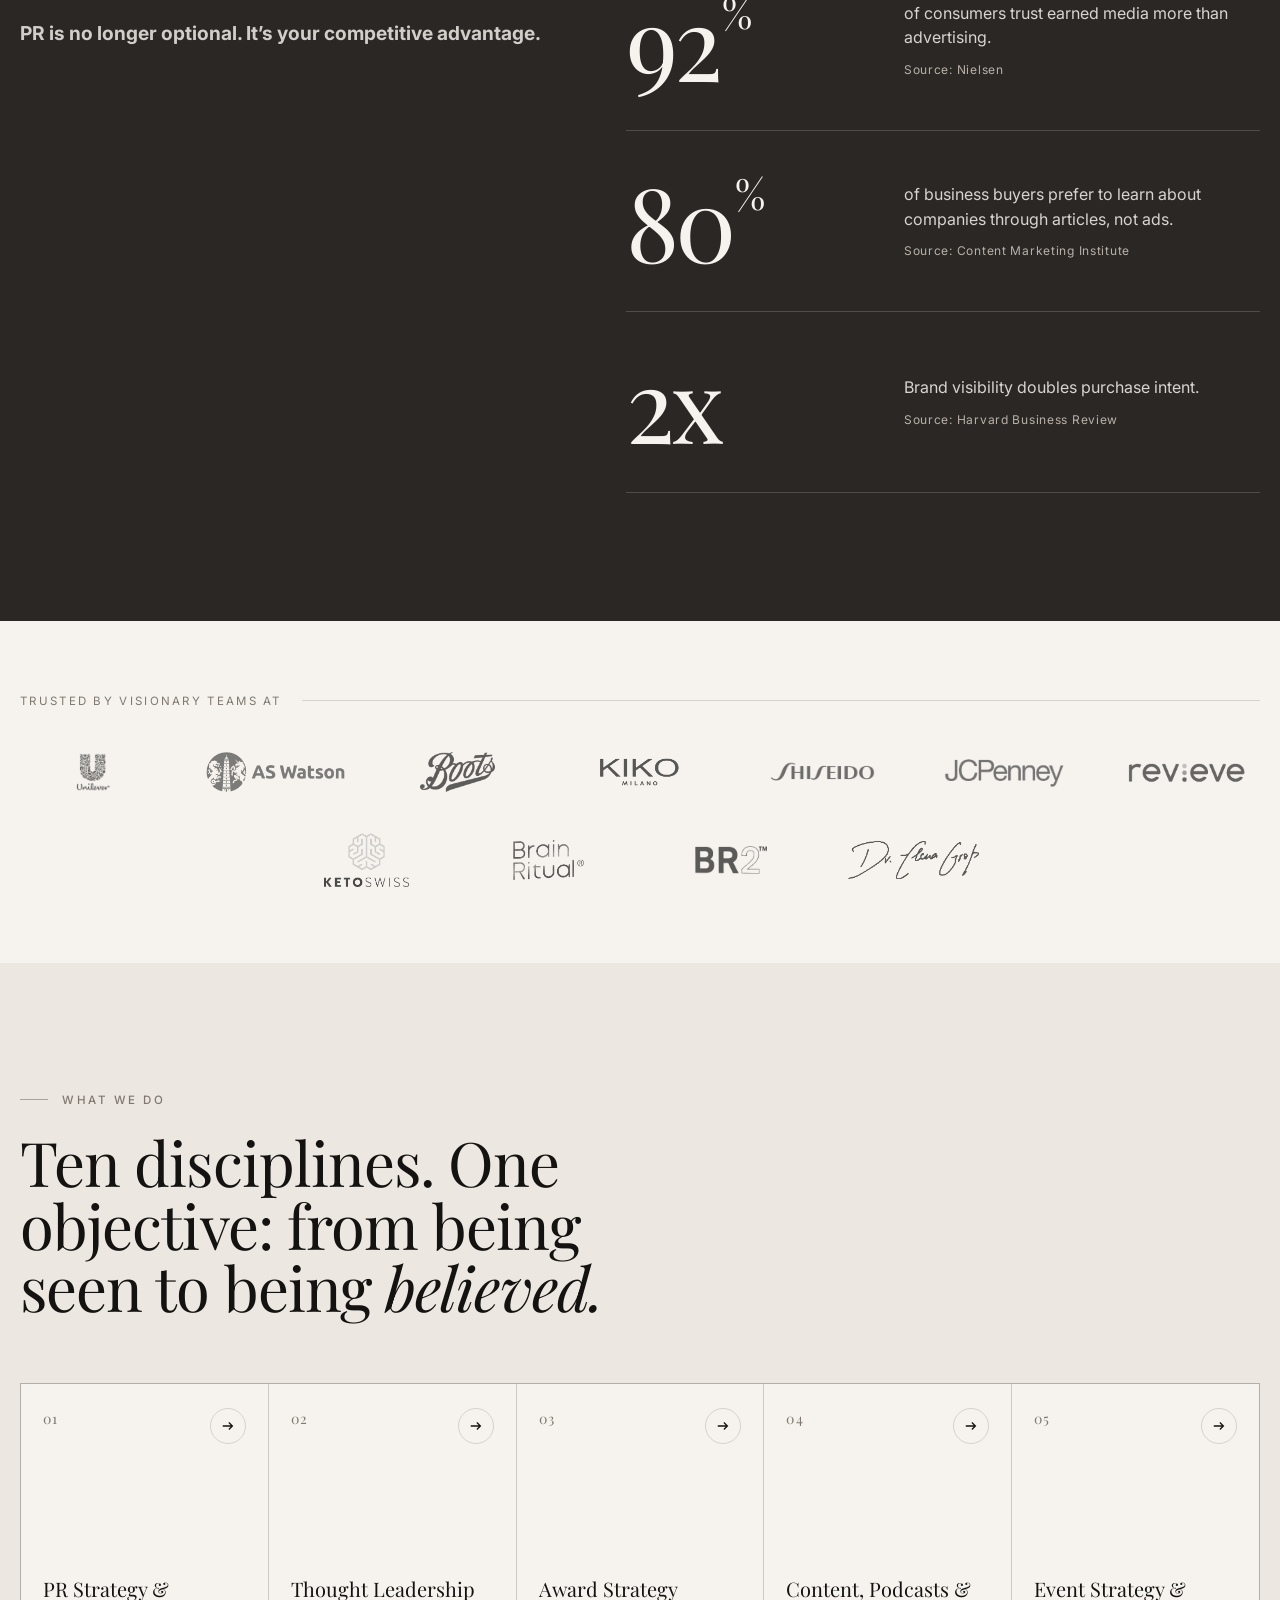
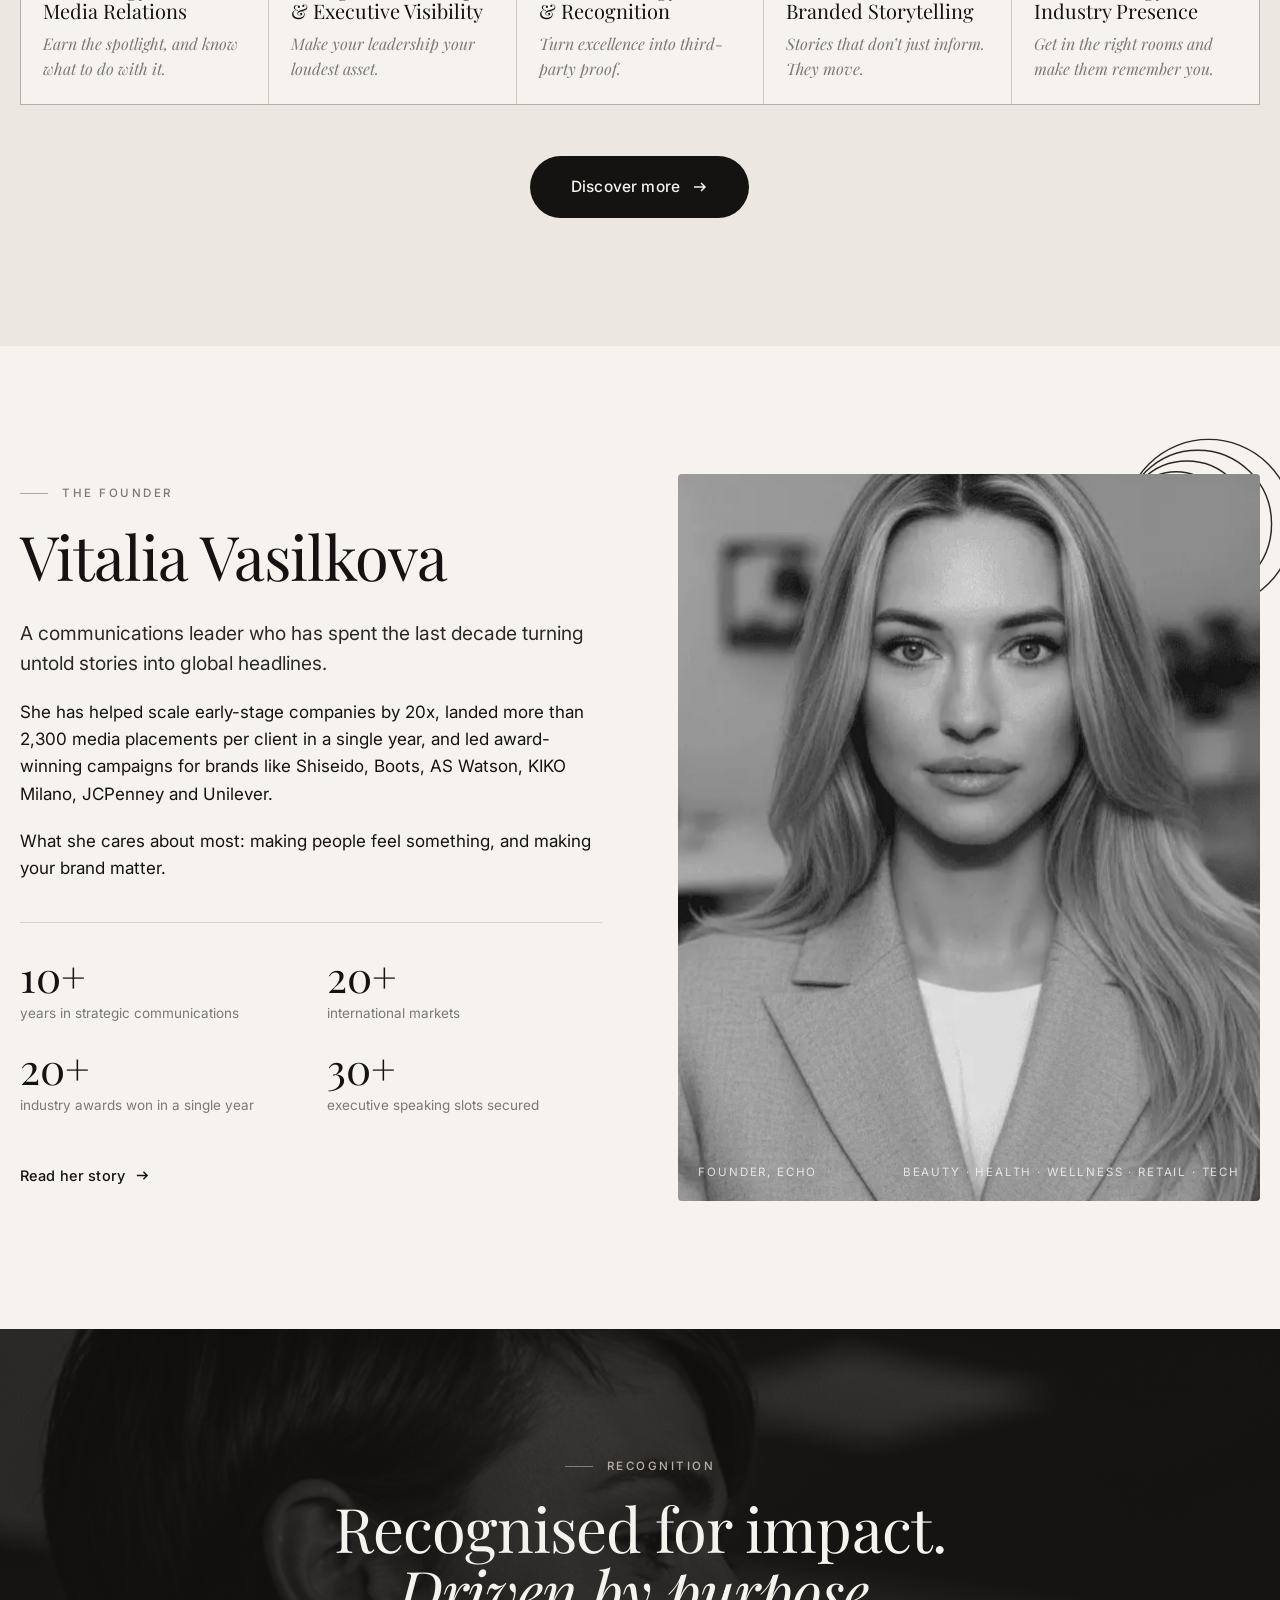
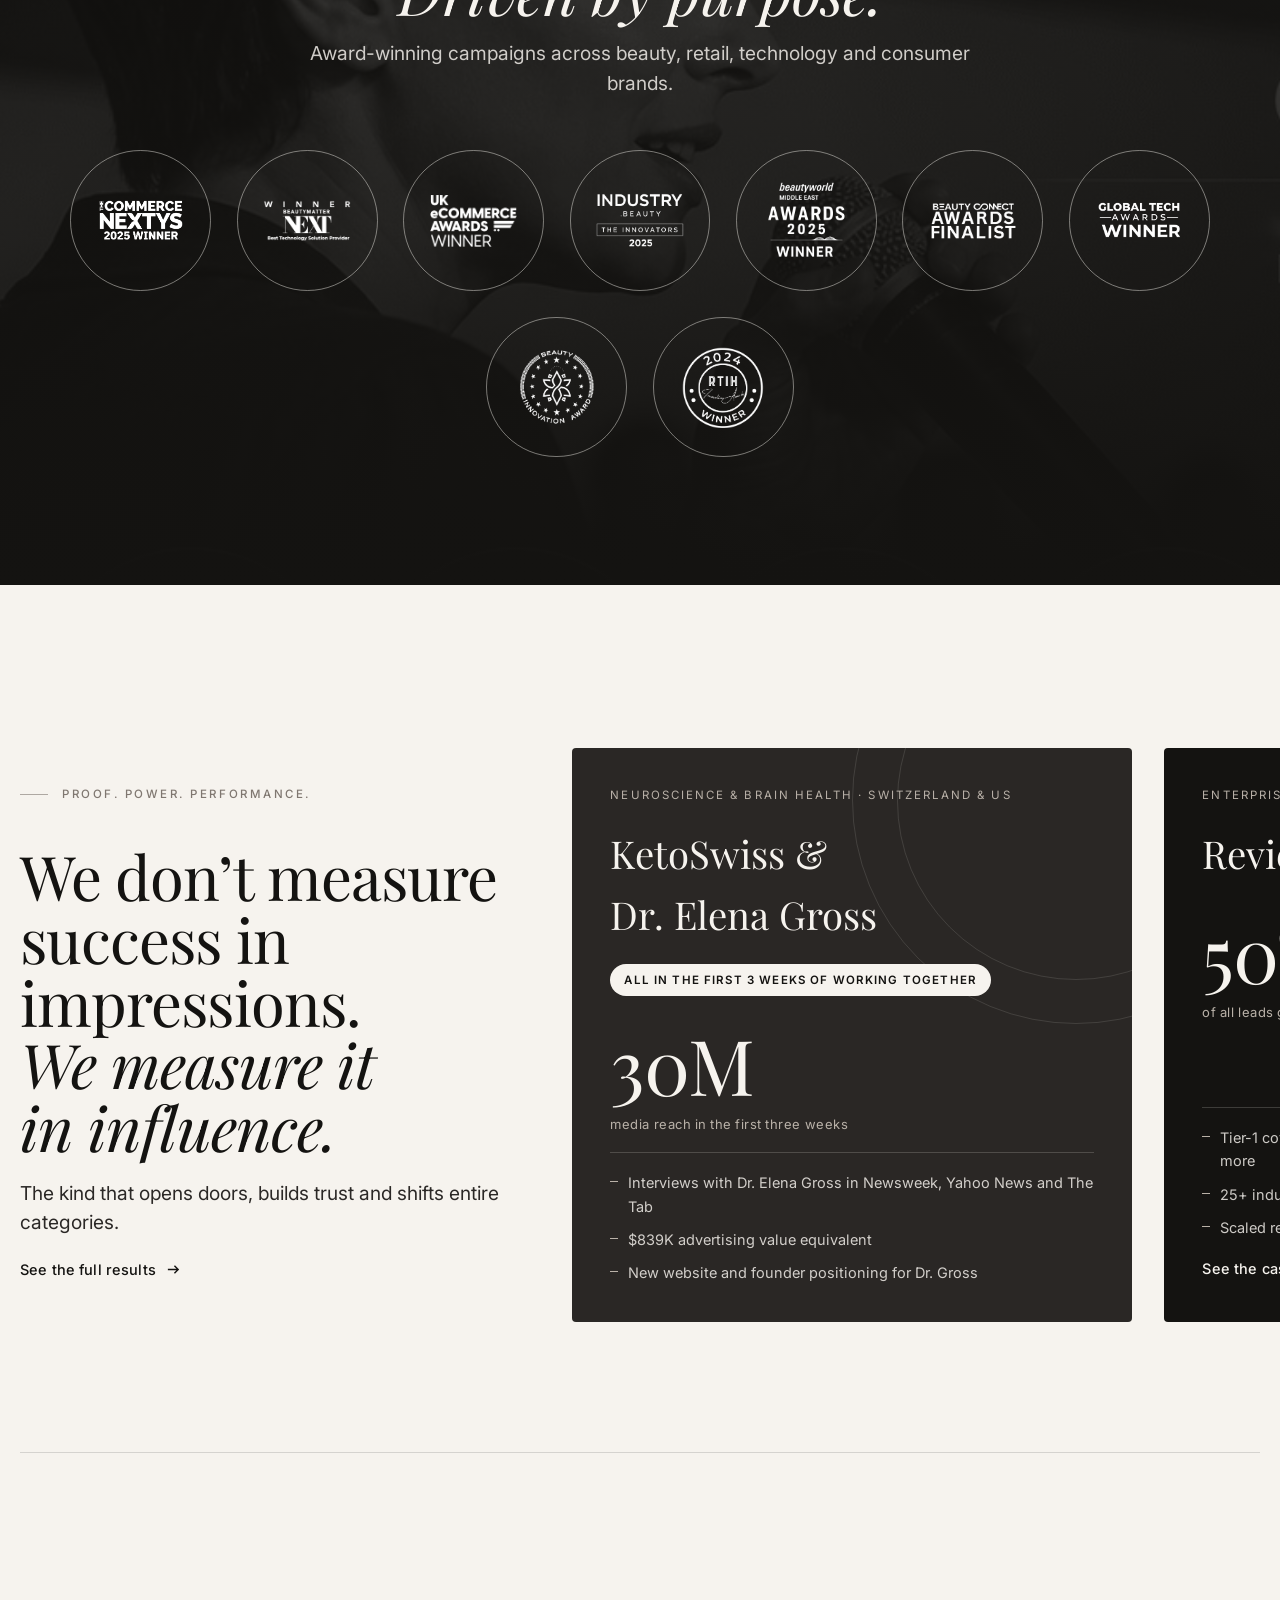
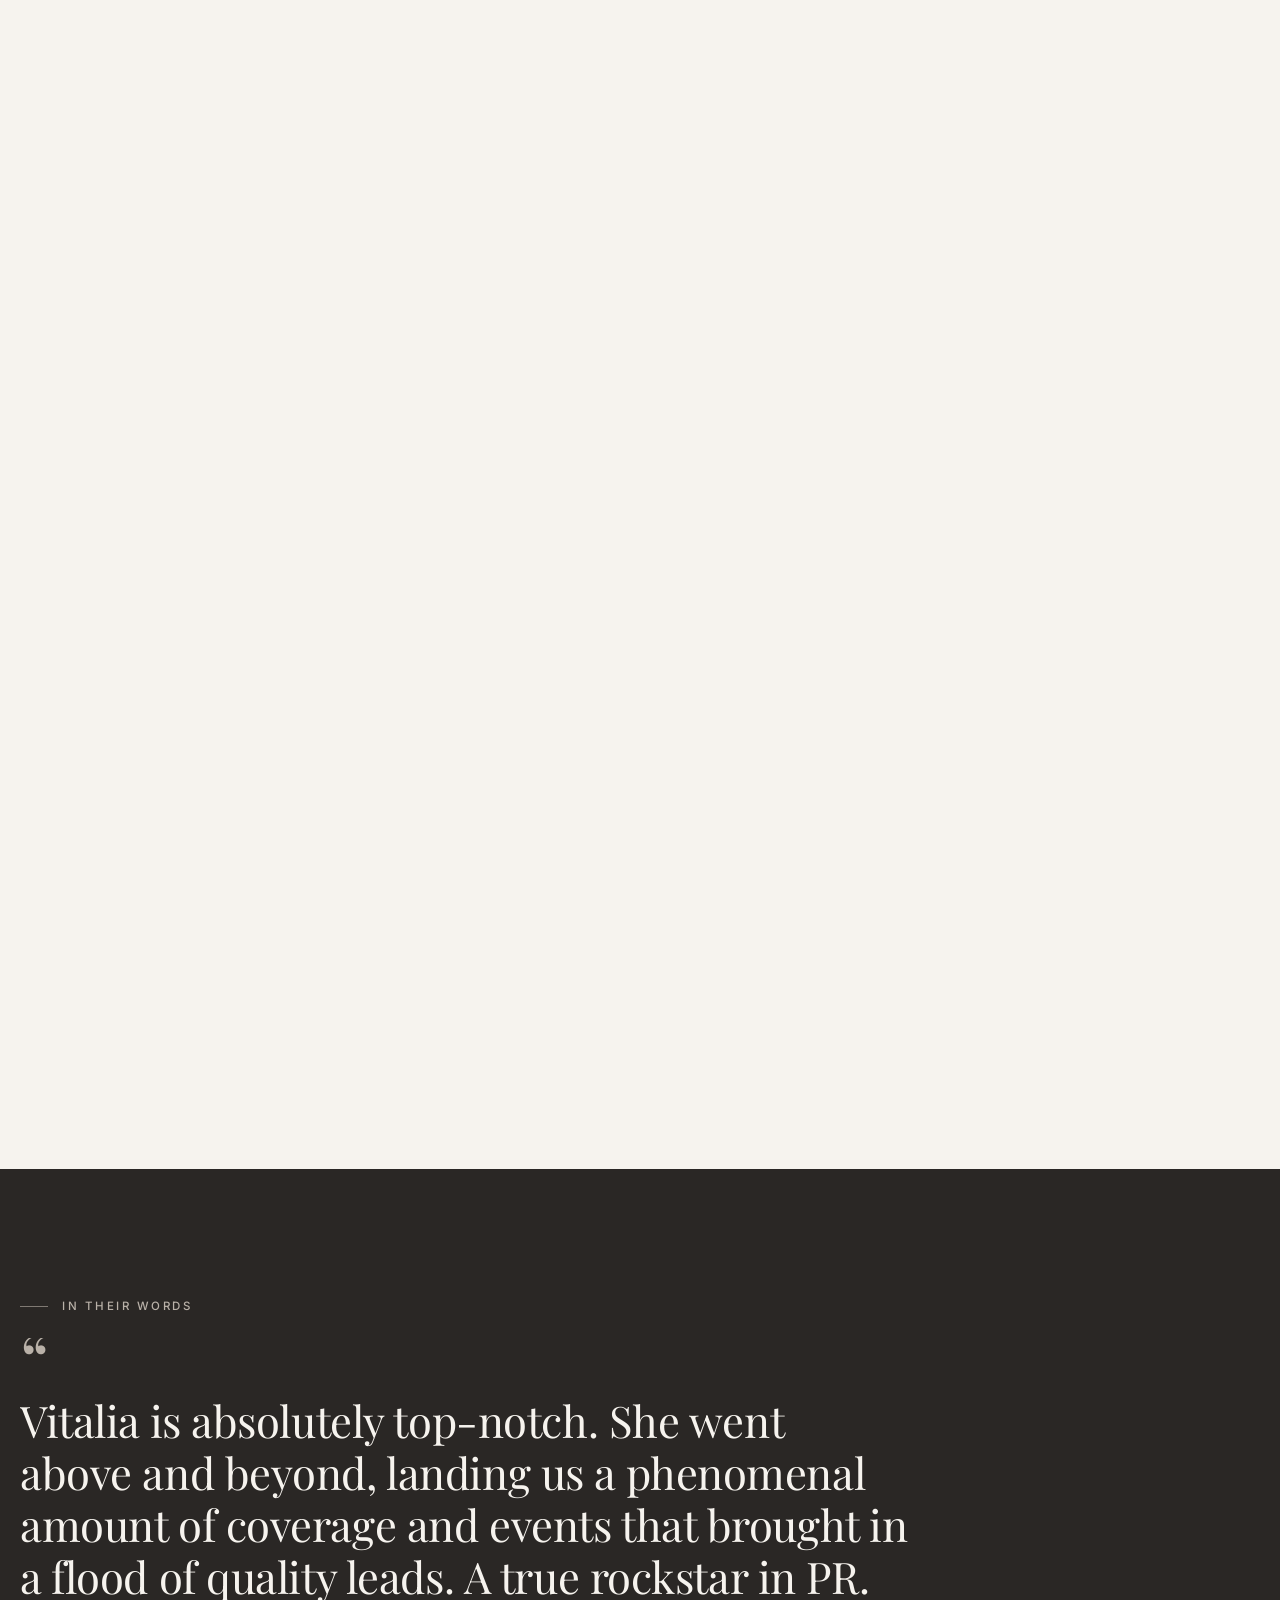
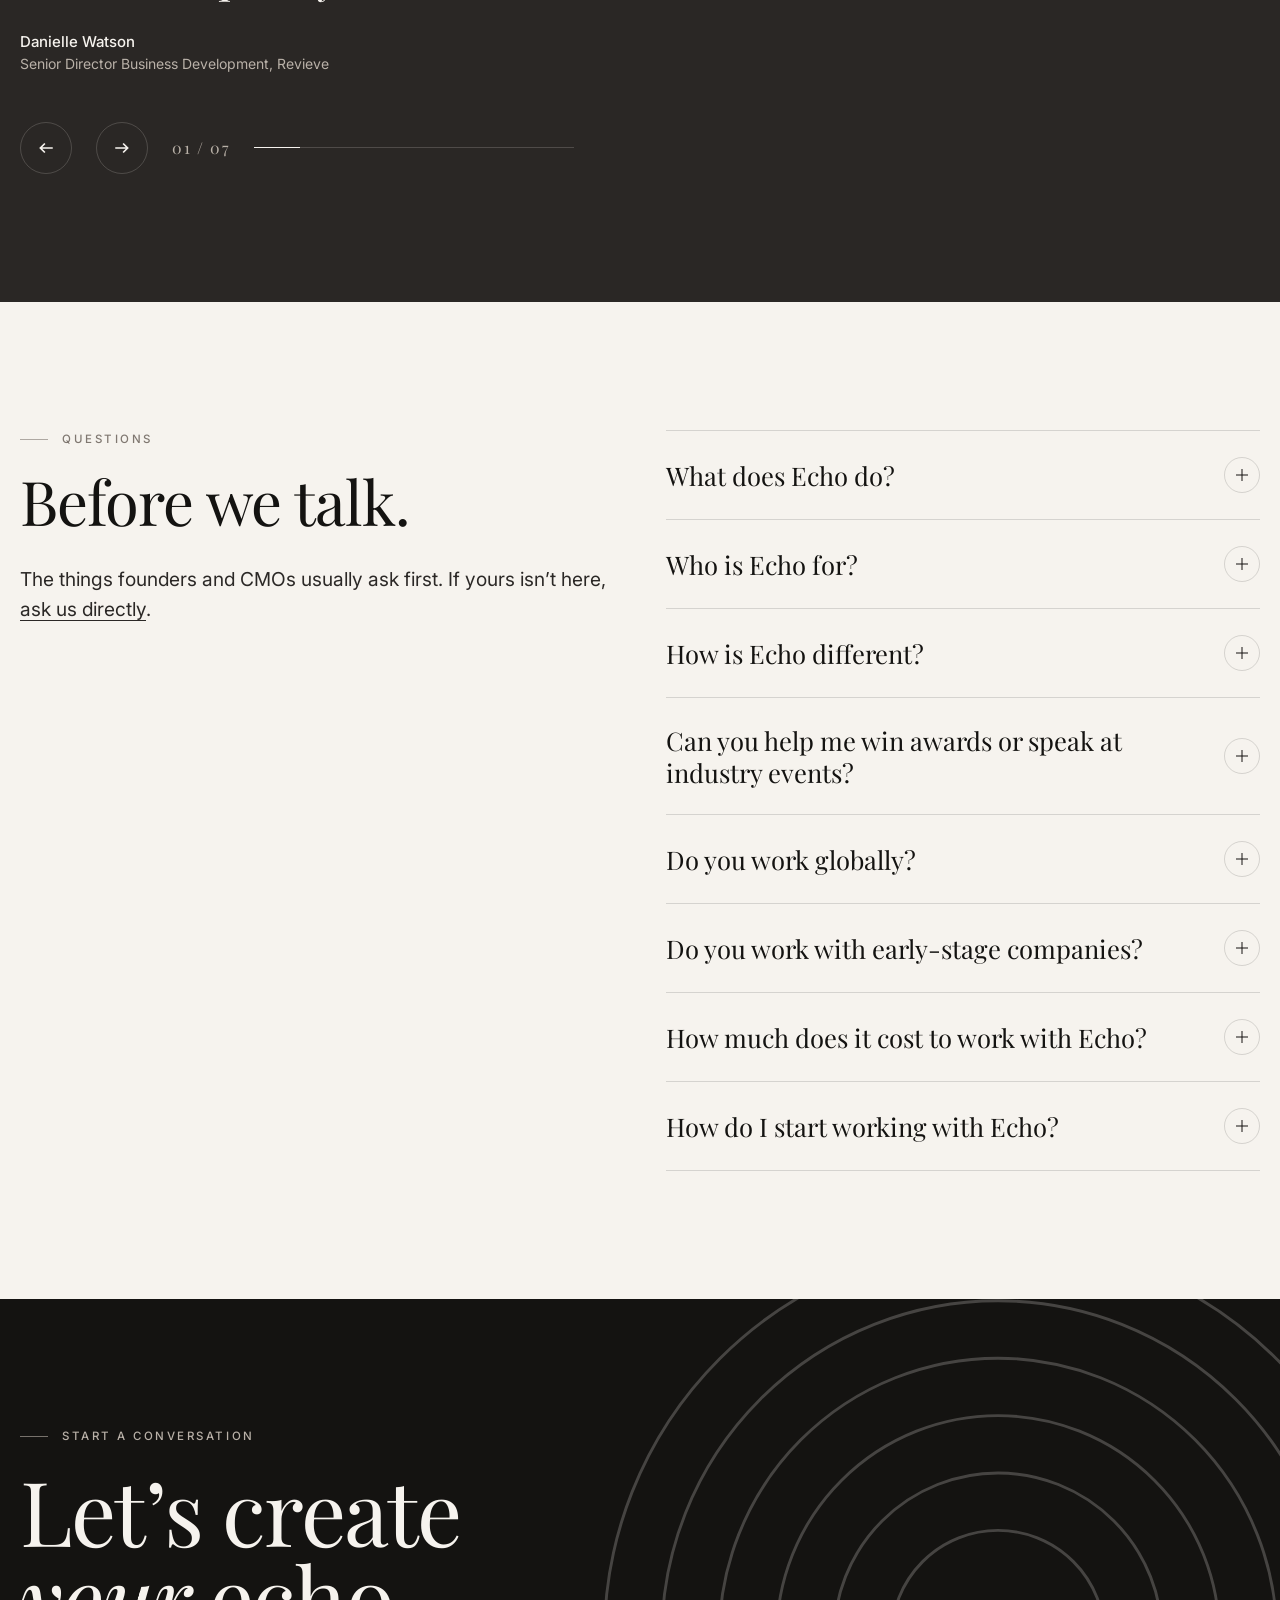
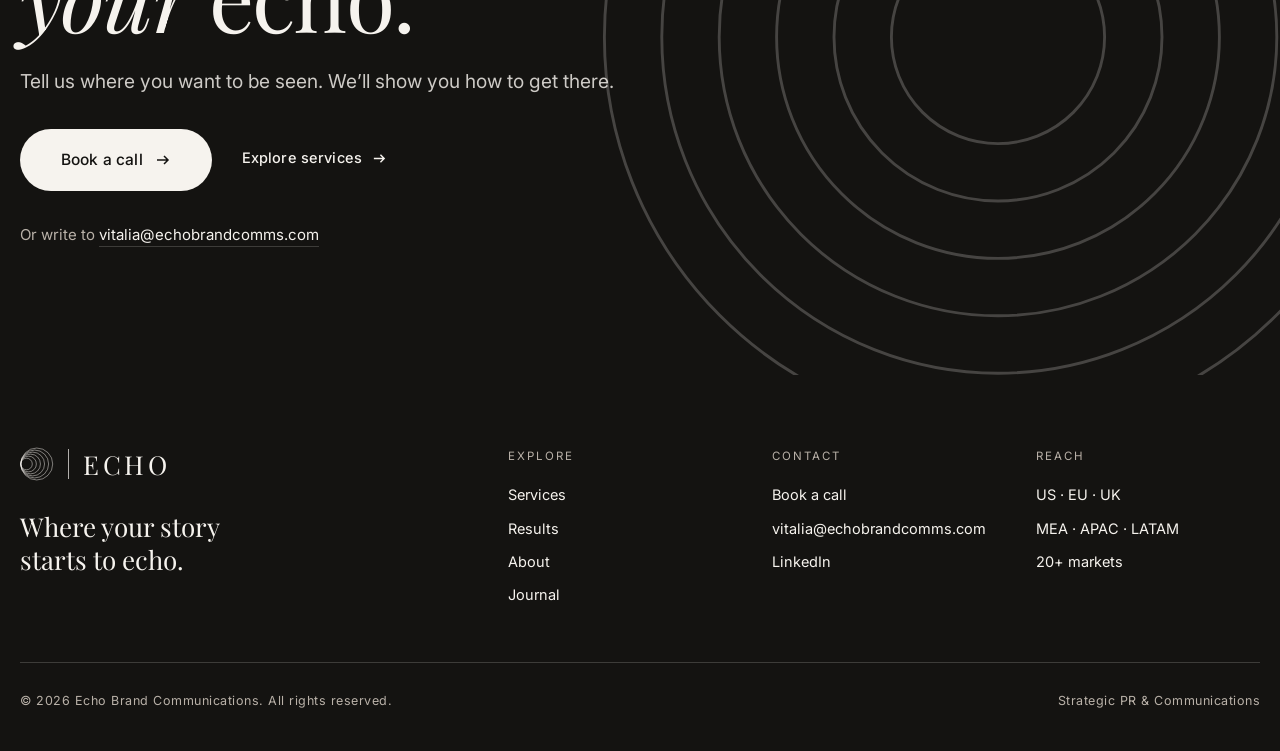
==== commit b18512b7: "Simplify BR2 card; remove BR2 launch spotlight Co-Authored-By: Claude Opus 5.5 <noreply@anthropic.co" ====
--- a/index.html
+++ b/index.html
@@ -195,9 +195,8 @@
         <span class="kicker">Product launch · US · Thanksgiving week</span>
         <h3>BR2 launch</h3>
         <span class="case-badge">Above industry benchmarks</span>
-        <div class="big"><span data-count="1.5" data-decimals="1">0</span>×<small>the industry-average response rate, for a launch timed into Thanksgiving week</small></div>
-        <ul><li><strong>7 media opportunities opened before launch day</strong>, including committed coverage and an interview request</li><li>84 journalists personally pitched in five days, from Fortune and The New York Times to the supplement trade press</li><li>The founder’s launch announcement was the week’s top post: 83 reactions, 21 comments</li><li>Press, social and founder visibility run as one integrated launch</li></ul>
-        <a class="link" href="results.html#br2-launch">See the launch <svg viewBox="0 0 16 16" fill="none" stroke="currentColor" stroke-width="1.5" aria-hidden="true"><path d="M2 8h11M9 4l4 4-4 4"/></svg></a>
+        <div class="big"><span data-count="1.5" data-decimals="1">0</span>×<small>the industry-average response rate</small></div>
+        <ul><li><strong>7 media opportunities</strong> before launch day</li><li>84 journalists pitched in five days</li><li>Full social media strategy and execution</li></ul>
       </article>
       <article class="case">
         <span class="kicker">Skincare · UK &amp; US</span>
--- a/assets/css/style.css
+++ b/assets/css/style.css
@@ -853,3 +853,4 @@
 .rv-grid--one .rv-inhouse > .vs { grid-column: 2; grid-row: 1 / span 4; }
 .rv-grid--one .rv-inhouse > .rv-body, .rv-grid--one .rv-inhouse > .rv-links { grid-column: 1; }
 @media (max-width: 900px) { .rv-grid--one .rv-inhouse { display: flex; } }
+.rv-cols { margin-top: 16px; }
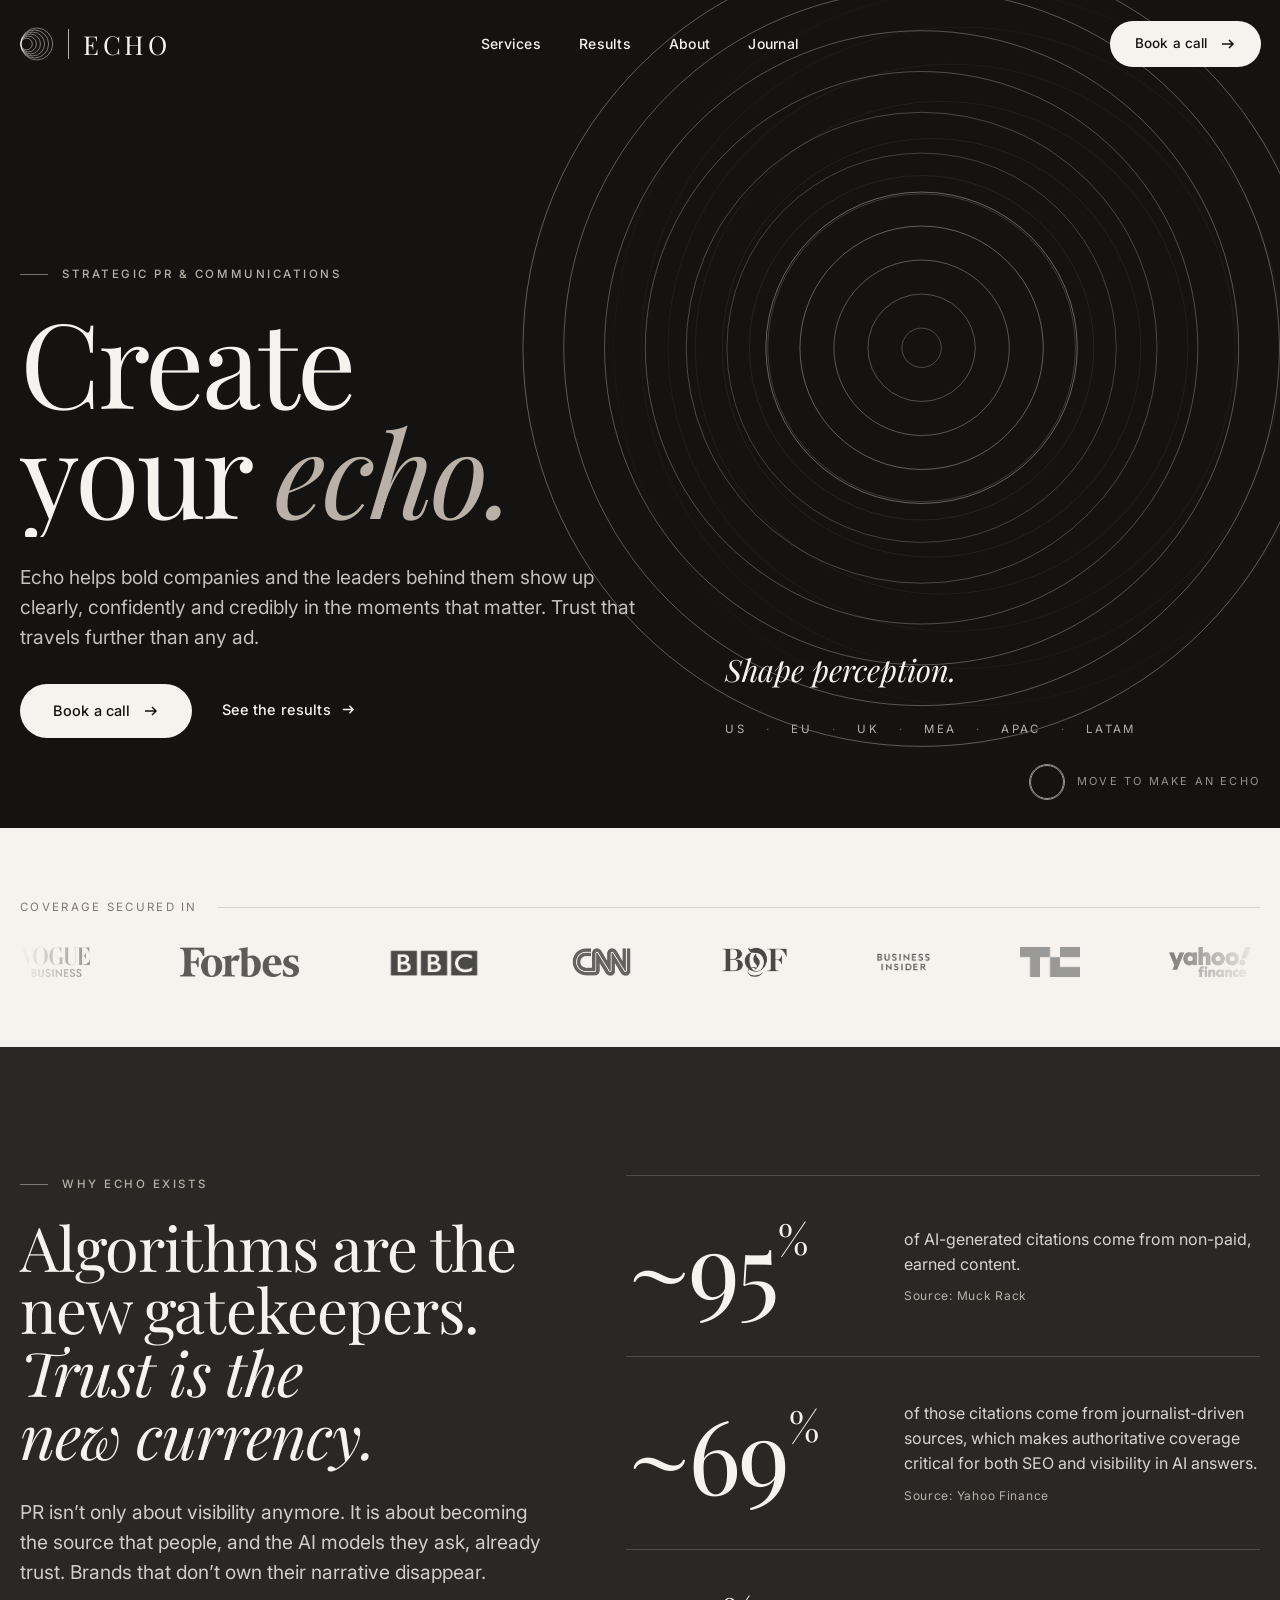
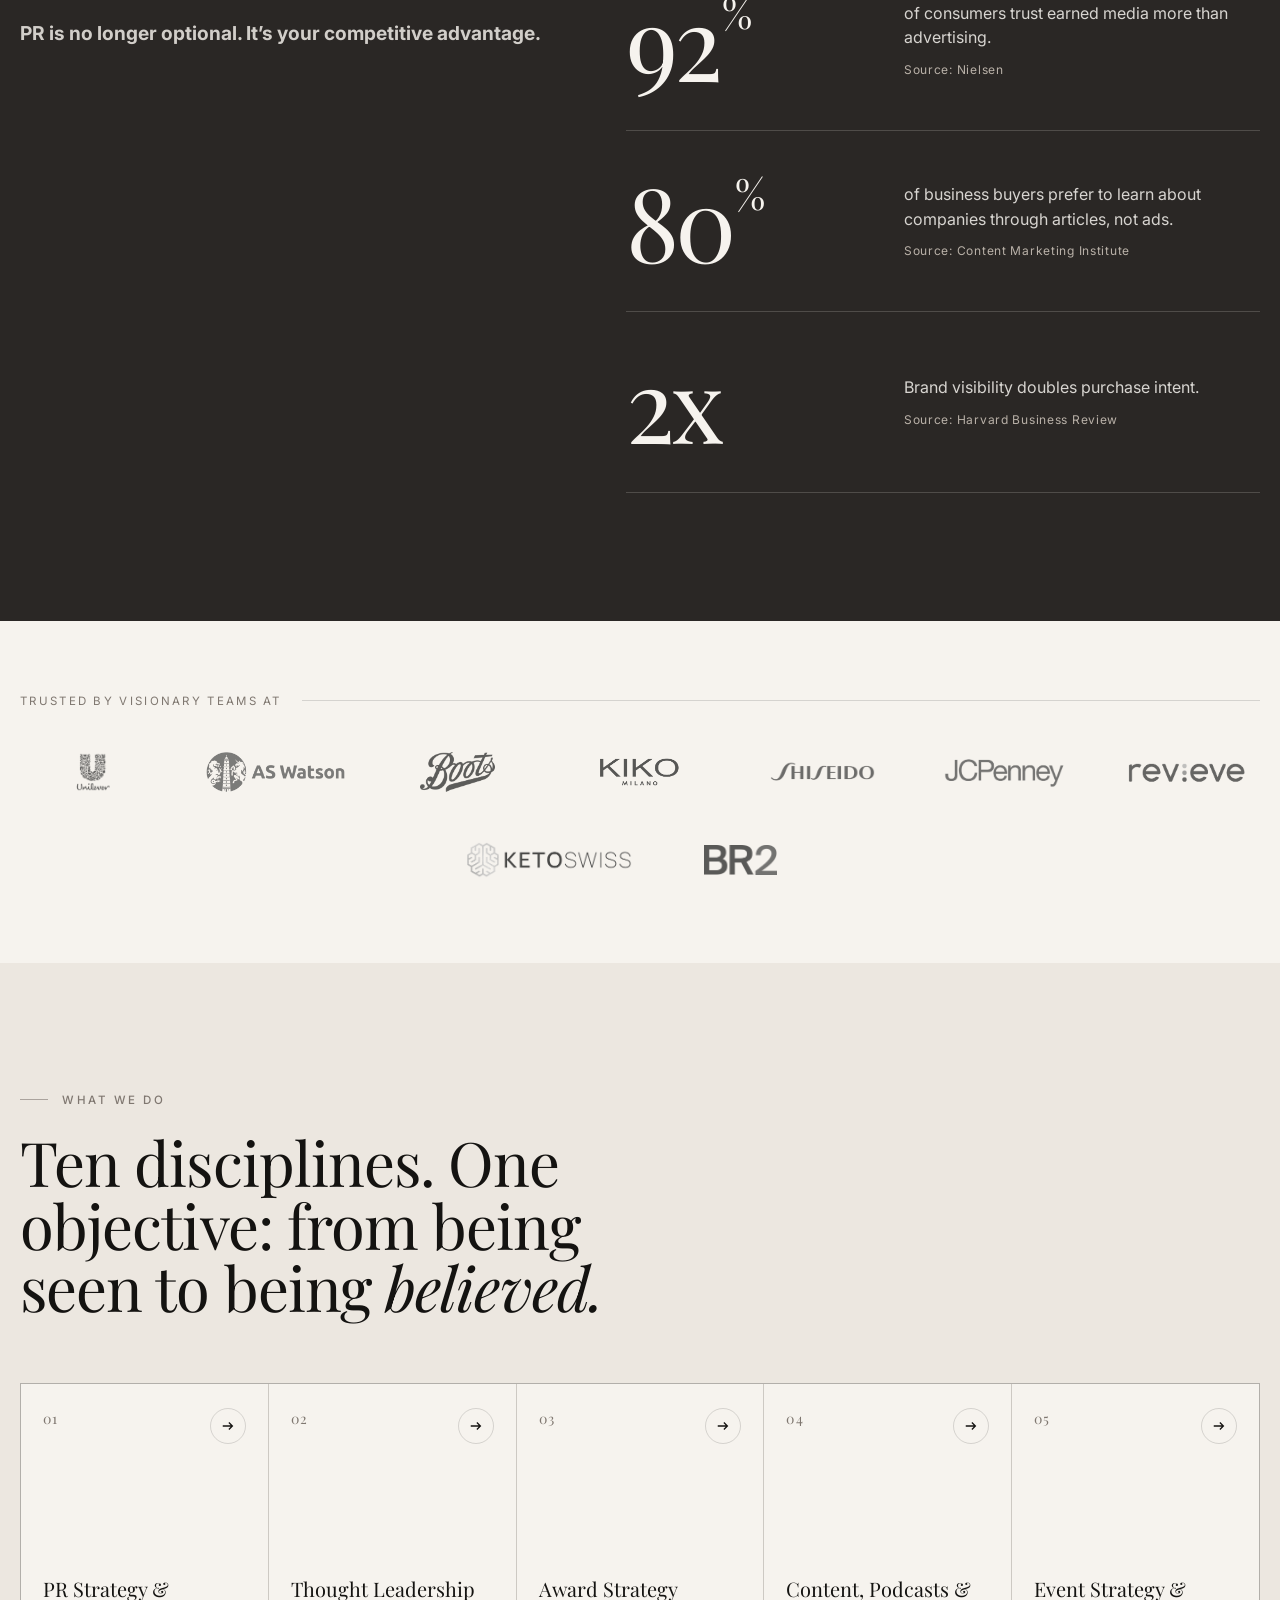
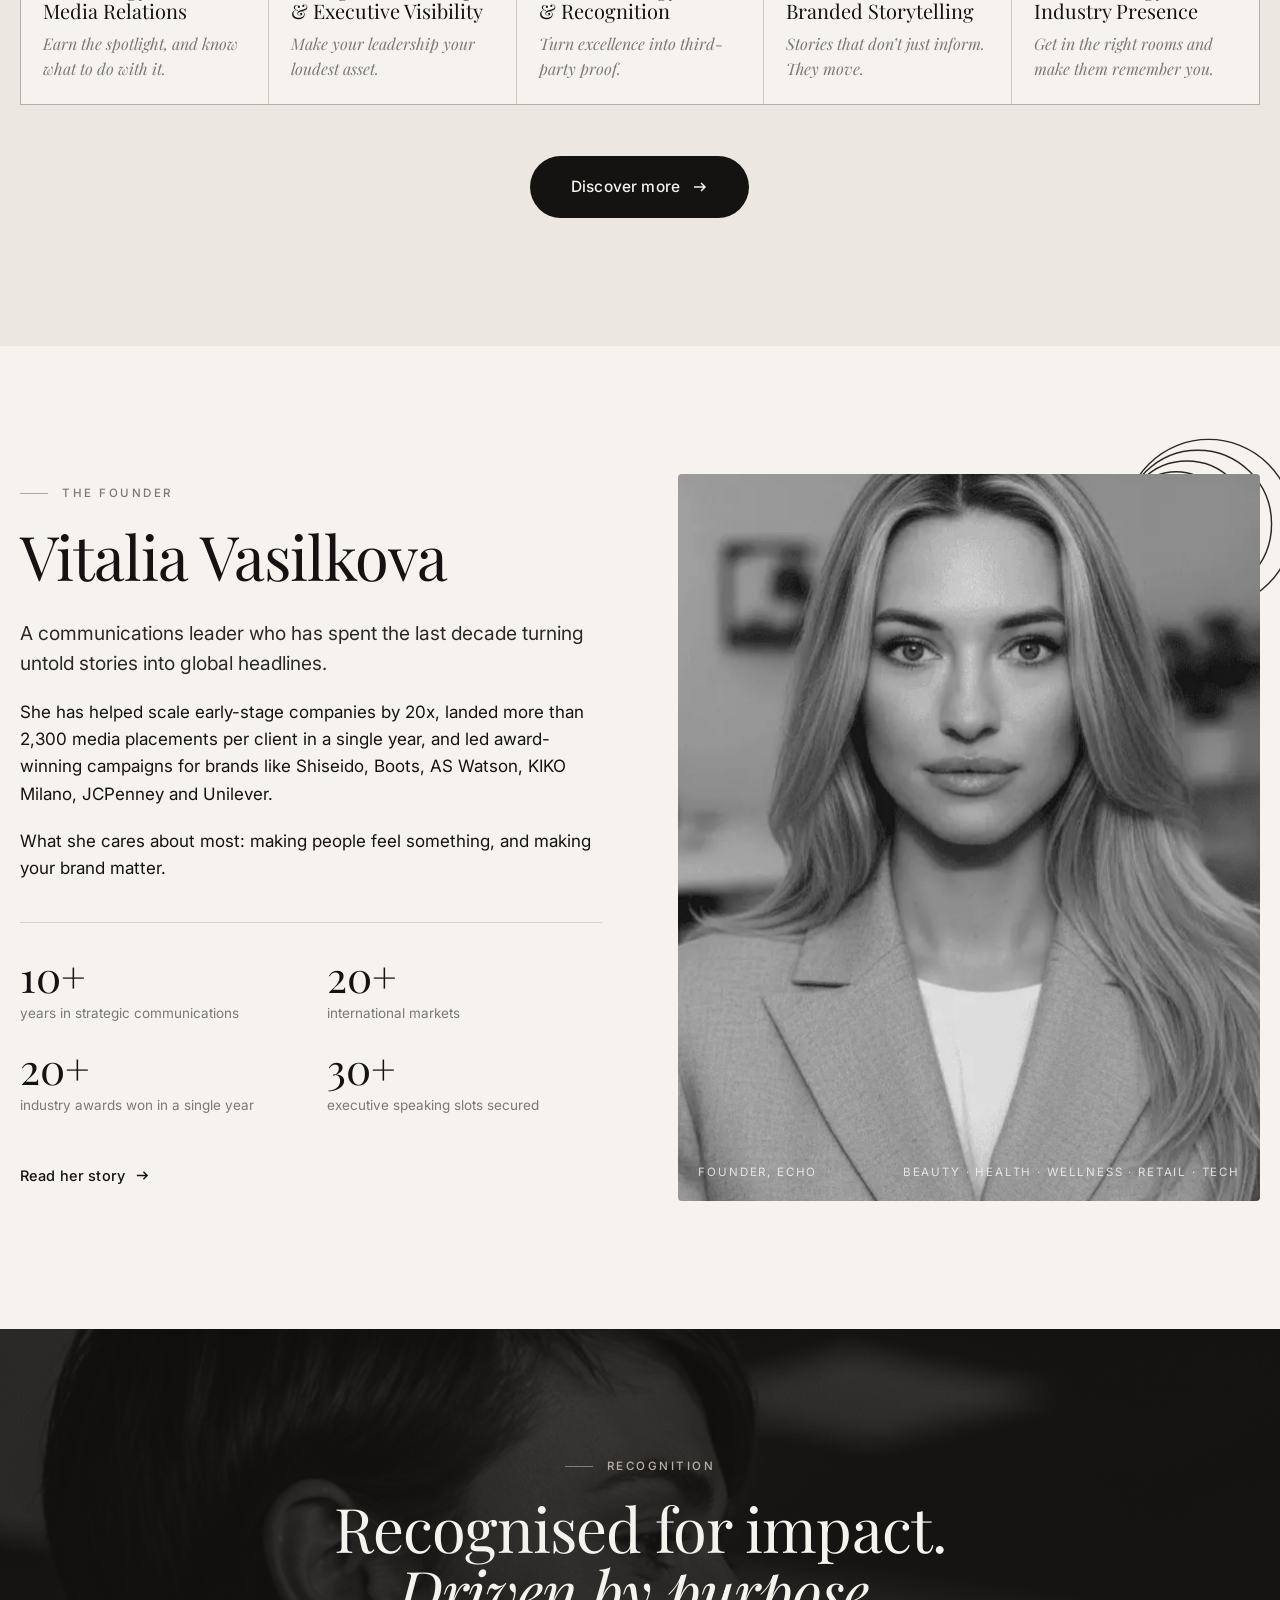
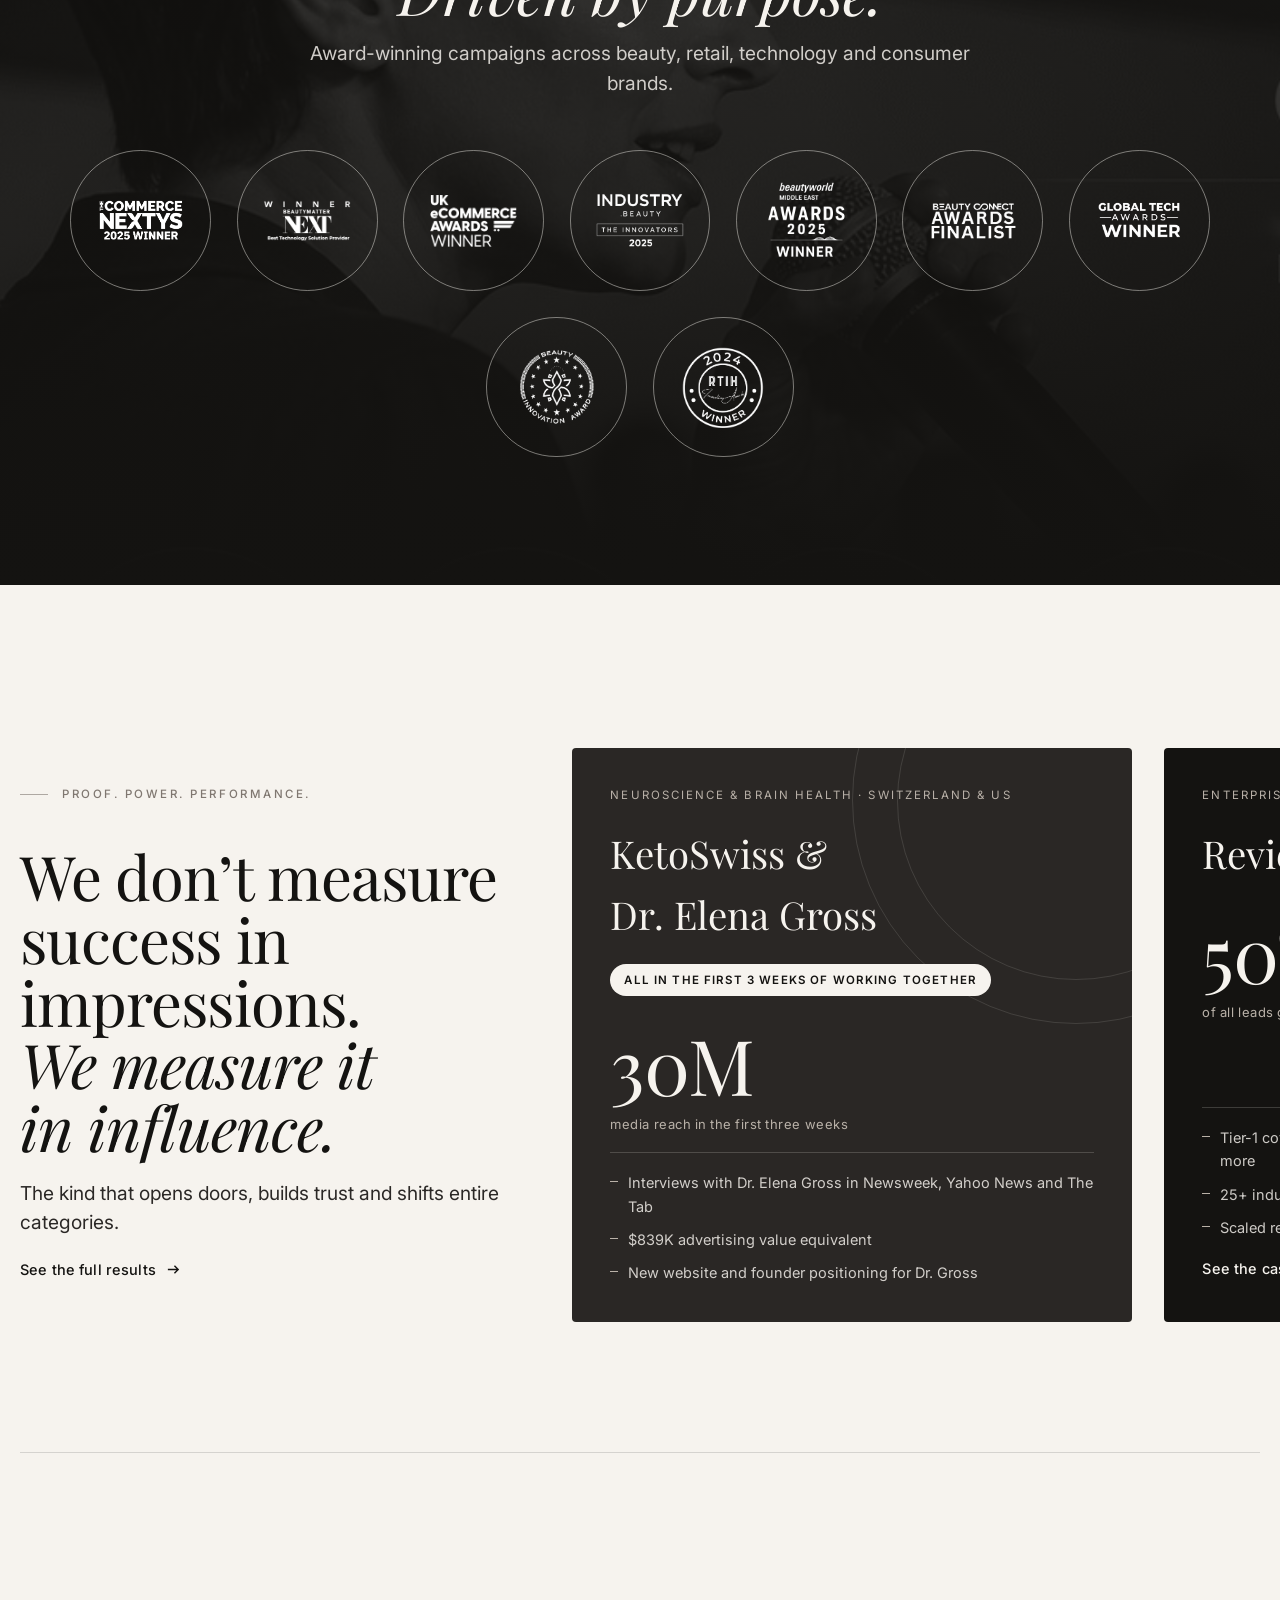
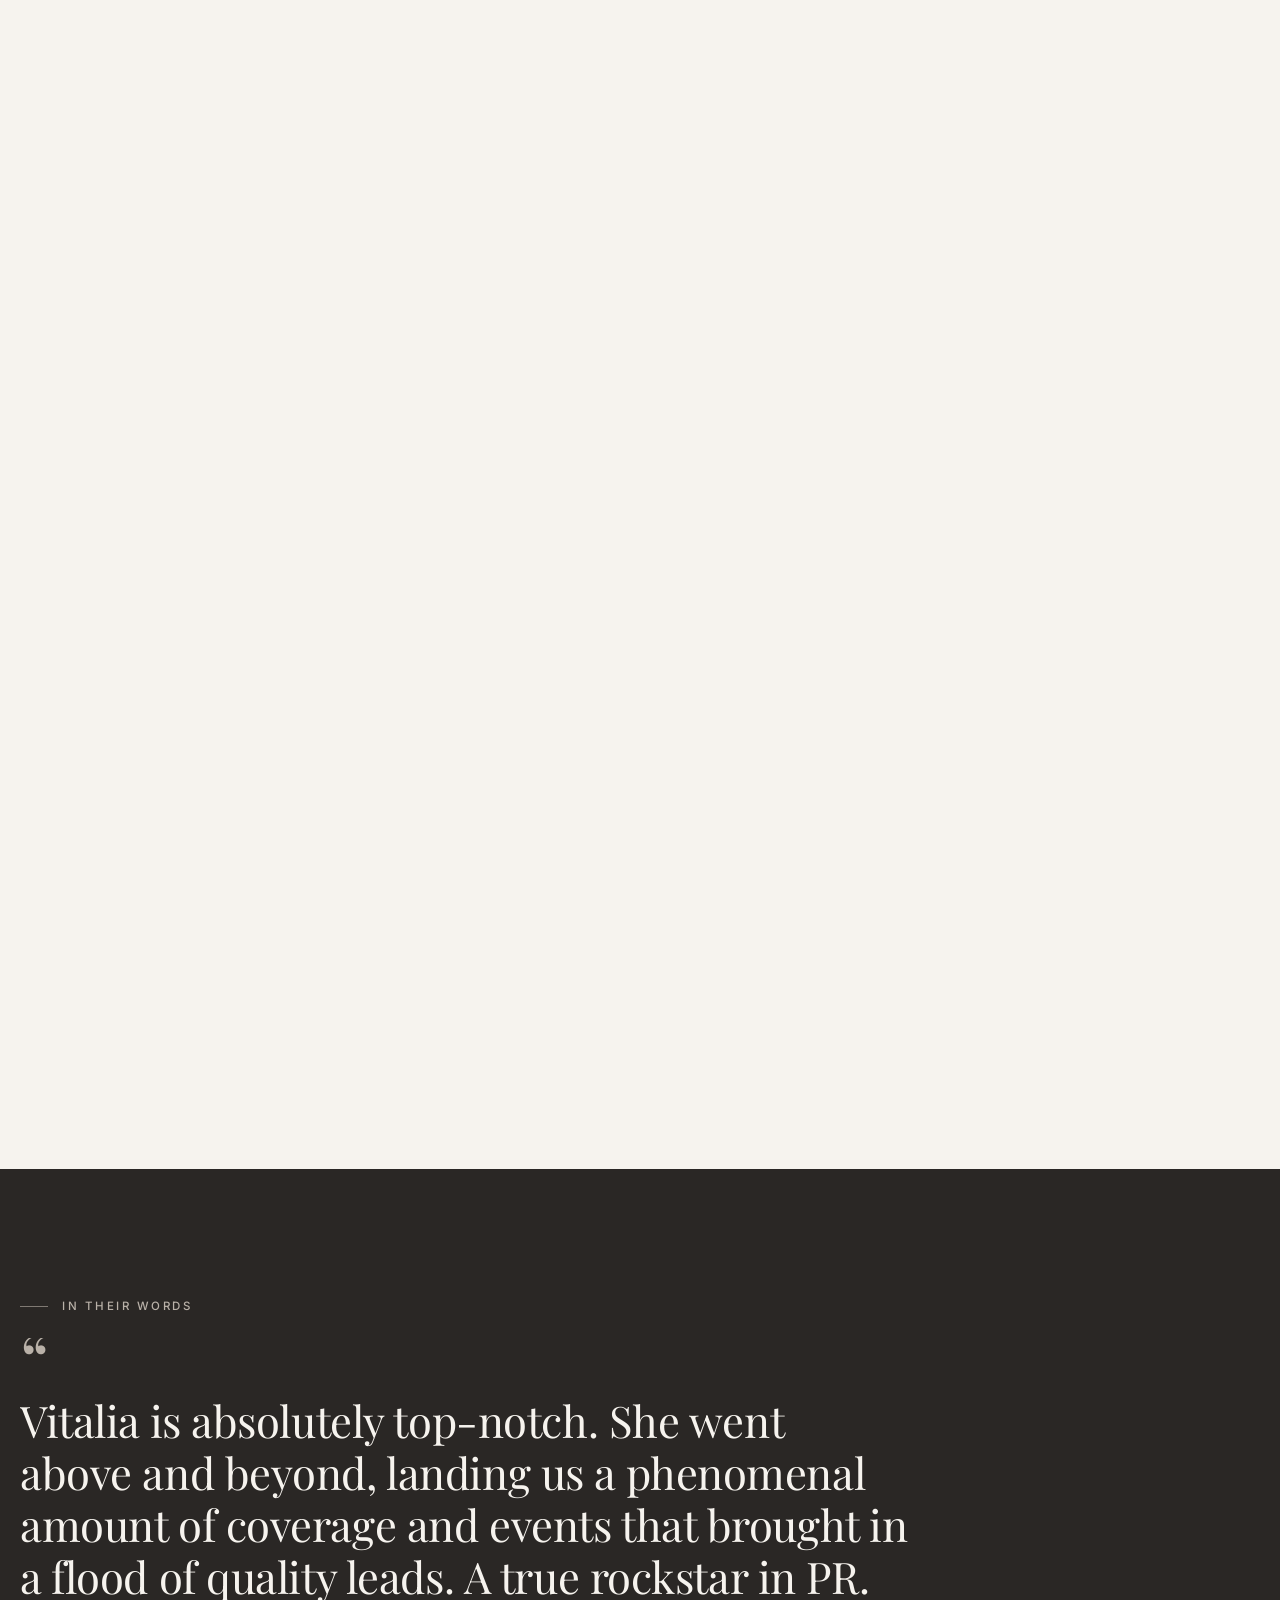
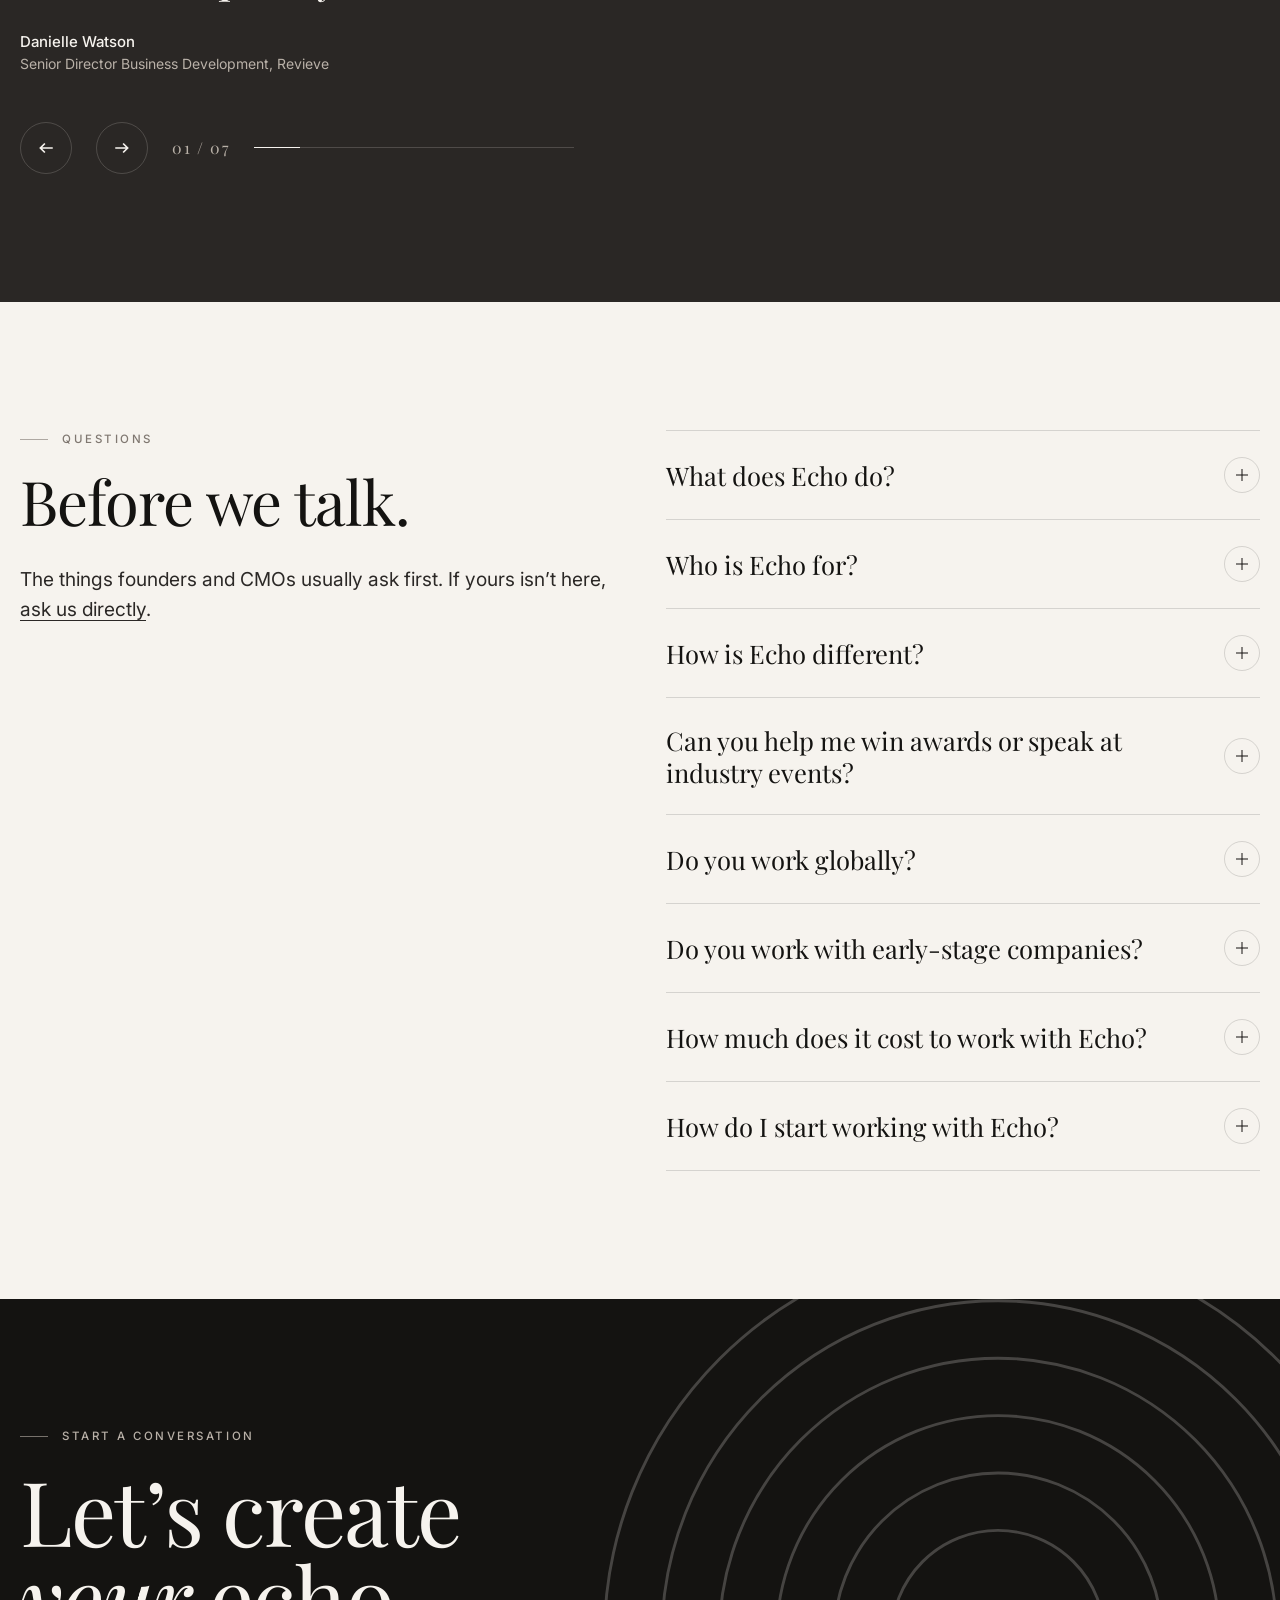
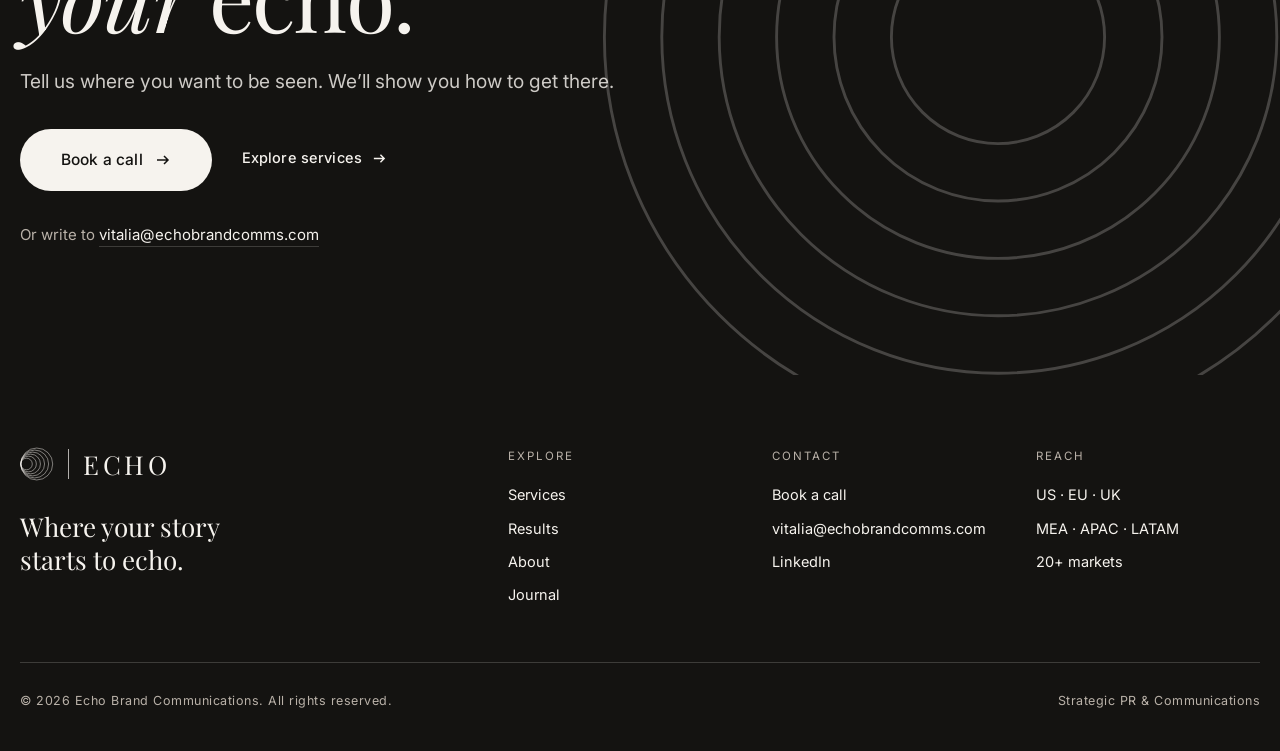
==== commit 66b405b9: "Interactive results page, official KetoSwiss and BR2 logos, trim client grid Co-Authored-By: Claude " ====
--- a/index.html
+++ b/index.html
@@ -98,7 +98,7 @@
 <section class="section--tight">
   <div class="wrap">
     <div class="strip-head reveal">Trusted by visionary teams at</div>
-    <div class="logo-grid reveal"><div><img class="logo-img" src="assets/img/clients/unilever.png" alt="Unilever"></div><div><img class="logo-img" src="assets/img/clients/as-watson.png" alt="AS Watson"></div><div><img class="logo-img" src="assets/img/clients/boots.png" alt="Boots"></div><div><img class="logo-img" src="assets/img/clients/kiko.png" alt="KIKO Milano"></div><div><img class="logo-img" src="assets/img/clients/shiseido.png" alt="Shiseido"></div><div><img class="logo-img" src="assets/img/clients/jcpenney.png" alt="JCPenney"></div><div><img class="logo-img" src="assets/img/clients/revieve.png" alt="Revieve"></div><div><img class="logo-img" src="assets/img/clients/ketoswiss.png" style="max-height:54px" alt="KetoSwiss"></div><div><img class="logo-img" src="assets/img/clients/brain-ritual.png" alt="Brain Ritual"></div><div><img class="logo-img" src="assets/img/clients/br2.png" style="max-height:28px" alt="BR2"></div><div><img class="logo-img" src="assets/img/clients/elena-gross.png" style="max-height:38px" alt="Dr. Elena Gross"></div></div>
+    <div class="logo-grid reveal"><div><img class="logo-img" src="assets/img/clients/unilever.png" alt="Unilever"></div><div><img class="logo-img" src="assets/img/clients/as-watson.png" alt="AS Watson"></div><div><img class="logo-img" src="assets/img/clients/boots.png" alt="Boots"></div><div><img class="logo-img" src="assets/img/clients/kiko.png" alt="KIKO Milano"></div><div><img class="logo-img" src="assets/img/clients/shiseido.png" alt="Shiseido"></div><div><img class="logo-img" src="assets/img/clients/jcpenney.png" alt="JCPenney"></div><div><img class="logo-img" src="assets/img/clients/revieve.png" alt="Revieve"></div><div><img class="logo-img" src="assets/img/clients/ketoswiss.png" style="max-height:36px;max-width:190px" alt="KetoSwiss"></div><div><img class="logo-img" src="assets/img/clients/br2.png" style="max-height:30px" alt="BR2"></div></div>
   </div>
 </section>
 
--- a/assets/css/style.css
+++ b/assets/css/style.css
@@ -854,3 +854,66 @@
 .rv-grid--one .rv-inhouse > .rv-body, .rv-grid--one .rv-inhouse > .rv-links { grid-column: 1; }
 @media (max-width: 900px) { .rv-grid--one .rv-inhouse { display: flex; } }
 .rv-cols { margin-top: 16px; }
+
+/* ---------- Revieve: interactive comparison ---------- */
+.cmp { grid-column: 2; grid-row: 1 / span 4; display: flex; flex-direction: column; gap: 22px; background: rgba(246,243,238,.04); border: 1px solid var(--line-light); border-radius: var(--radius); padding: clamp(20px, 2.4vw, 30px); }
+.cmp-toggle { position: relative; display: grid; grid-template-columns: 1fr 1fr; background: rgba(246,243,238,.06); border-radius: 999px; padding: 4px; isolation: isolate; }
+.cmp-toggle button { position: relative; z-index: 1; padding: 11px 14px; border-radius: 999px; font-size: 13px; font-weight: 500; letter-spacing: .02em; color: var(--mist); transition: color .35s var(--ease); }
+.cmp-toggle button[aria-selected="true"] { color: var(--ink); }
+.cmp-pill { position: absolute; z-index: 0; top: 4px; bottom: 4px; left: 4px; width: calc(50% - 4px); border-radius: 999px; background: var(--paper); transition: transform .5s var(--ease-out); }
+.cmp[data-state="after"] .cmp-pill { transform: translateX(100%); }
+.cmp-rows { display: flex; flex-direction: column; gap: 22px; }
+.cmp-top { display: flex; justify-content: space-between; align-items: baseline; margin-bottom: 10px; }
+.cmp-l { font-size: 14px; color: rgba(246,243,238,.82); }
+.cmp-v b { font-family: var(--display); font-weight: 400; font-size: clamp(34px, 3.4vw, 48px); line-height: 1; font-variant-numeric: tabular-nums; }
+.cmp-track { height: 12px; border-radius: 999px; background: rgba(246,243,238,.08); overflow: hidden; }
+.cmp-track i { display: block; height: 100%; width: 0; border-radius: inherit; background: var(--paper); transition: width 1s var(--ease-out), background .4s; }
+.cmp[data-state="before"] .cmp-track i { background: var(--stone); }
+.cmp-note { font-size: 14px; line-height: 1.55; color: var(--mist); min-height: 3.1em; }
+@media (max-width: 900px) { .cmp { grid-column: auto; grid-row: auto; } }
+@media (prefers-reduced-motion: reduce) { .cmp-track i, .cmp-pill { transition: none; } }
+
+/* ---------- Revieve: highlight tabs ---------- */
+.rv-tabs { margin-top: 16px; background: var(--ink); border-radius: var(--radius); overflow: hidden; }
+.rv-tablist { display: grid; grid-template-columns: repeat(3, minmax(0, 1fr)); border-bottom: 1px solid var(--line-light); }
+.rv-tablist button { text-align: left; padding: clamp(18px, 2vw, 26px) clamp(18px, 2.4vw, 32px); display: flex; flex-direction: column; gap: 6px; border-left: 1px solid var(--line-light); position: relative; color: var(--mist); transition: background .3s, color .3s; }
+.rv-tablist button:first-child { border-left: 0; }
+.rv-tablist button::after { content: ""; position: absolute; left: 0; right: 0; bottom: -1px; height: 2px; background: var(--paper); transform: scaleX(0); transform-origin: left; transition: transform .45s var(--ease-out); }
+.rv-tablist button:hover { background: rgba(246,243,238,.04); color: var(--paper); }
+.rv-tablist button[aria-selected="true"] { color: var(--paper); background: rgba(246,243,238,.05); }
+.rv-tablist button[aria-selected="true"]::after { transform: scaleX(1); }
+.rt-n { font-family: var(--display); font-size: clamp(28px, 2.8vw, 40px); line-height: 1; font-variant-numeric: tabular-nums; }
+.rt-l { font-size: 11.5px; letter-spacing: .16em; text-transform: uppercase; }
+.rv-panels { padding: clamp(26px, 3vw, 44px); }
+.rv-panel-tab h3 { font-size: clamp(26px, 2.6vw, 38px); line-height: 1.1; margin-bottom: 22px; }
+.rv-panel-tab ul { display: grid; grid-template-columns: repeat(2, minmax(0, 1fr)); gap: 12px; }
+.rv-panel-tab li { display: grid; grid-template-columns: 34px minmax(0, 1fr); gap: 10px; padding: 18px 18px 20px; border: 1px solid var(--line-light); border-radius: var(--radius); font-size: 15px; line-height: 1.55; color: rgba(246,243,238,.84); transition: border-color .3s, transform .4s var(--ease-out), background .3s; animation: rp-in .55s var(--ease-out) both; }
+.rv-panel-tab li:nth-child(2) { animation-delay: .06s; } .rv-panel-tab li:nth-child(3) { animation-delay: .12s; } .rv-panel-tab li:nth-child(4) { animation-delay: .18s; }
+.rv-panel-tab li:hover { border-color: rgba(246,243,238,.4); background: rgba(246,243,238,.04); transform: translateY(-3px); }
+.rp-i { font-family: var(--display); font-size: 18px; color: var(--mist); }
+@keyframes rp-in { from { opacity: 0; transform: translateY(10px); } }
+@media (max-width: 760px) { .rv-tablist { grid-template-columns: minmax(0, 1fr); } .rv-tablist button { border-left: 0; border-top: 1px solid var(--line-light); flex-direction: row; align-items: baseline; gap: 14px; } .rv-tablist button:first-child { border-top: 0; } .rv-panel-tab ul { grid-template-columns: minmax(0, 1fr); } }
+@media (prefers-reduced-motion: reduce) { .rv-panel-tab li { animation: none; } }
+
+/* ---------- Results: sticky section nav ---------- */
+html { scroll-padding-top: 130px; }
+.subnav { position: sticky; top: 68px; z-index: 40; background: rgba(246,243,238,.9); backdrop-filter: blur(14px) saturate(1.2); -webkit-backdrop-filter: blur(14px) saturate(1.2); border-bottom: 1px solid var(--line); transition: top .5s var(--ease-out); }
+.nav.is-hidden ~ main .subnav { top: 0; }
+.subnav-in { display: flex; gap: 6px; overflow-x: auto; scrollbar-width: none; padding: 10px 0; }
+.subnav-in::-webkit-scrollbar { display: none; }
+.subnav a { flex: none; font-size: 13px; font-weight: 500; letter-spacing: .02em; padding: 8px 14px; border-radius: 999px; color: var(--stone); transition: background .3s, color .3s; white-space: nowrap; }
+.subnav a:hover { color: var(--ink); background: var(--paper-2); }
+.subnav a.on { background: var(--ink); color: var(--paper); }
+
+/* ---------- Results: hover interactions ---------- */
+.awards-grid .aw { position: relative; flex-direction: column; gap: 8px; border-radius: var(--radius); transition: background .3s, transform .4s var(--ease-out); padding: 10px; height: 130px; }
+.awards-grid .aw:hover { background: var(--paper-2); transform: translateY(-4px); }
+.aw-cap { font-size: 11.5px; line-height: 1.35; text-align: center; color: var(--ink-2); opacity: 0; transform: translateY(6px); transition: opacity .3s, transform .4s var(--ease-out); max-width: 18ch; }
+.aw:hover .aw-cap, .aw:focus-within .aw-cap { opacity: 1; transform: none; }
+.aw:hover img { filter: none; opacity: 1; }
+#outcomes .stat { transition: background .3s, transform .4s var(--ease-out); border-radius: var(--radius); }
+#outcomes .stat:hover { background: var(--paper); transform: translateY(-4px); }
+#outcomes .stat:hover .num { color: var(--ink); }
+.quote { transition: background .4s, transform .4s var(--ease-out), box-shadow .4s; }
+.quote:hover { transform: translateY(-4px); box-shadow: 0 24px 40px -30px rgba(20,19,17,.45); position: relative; z-index: 1; }
+@media (pointer: coarse) { .aw-cap { opacity: 1; transform: none; } }
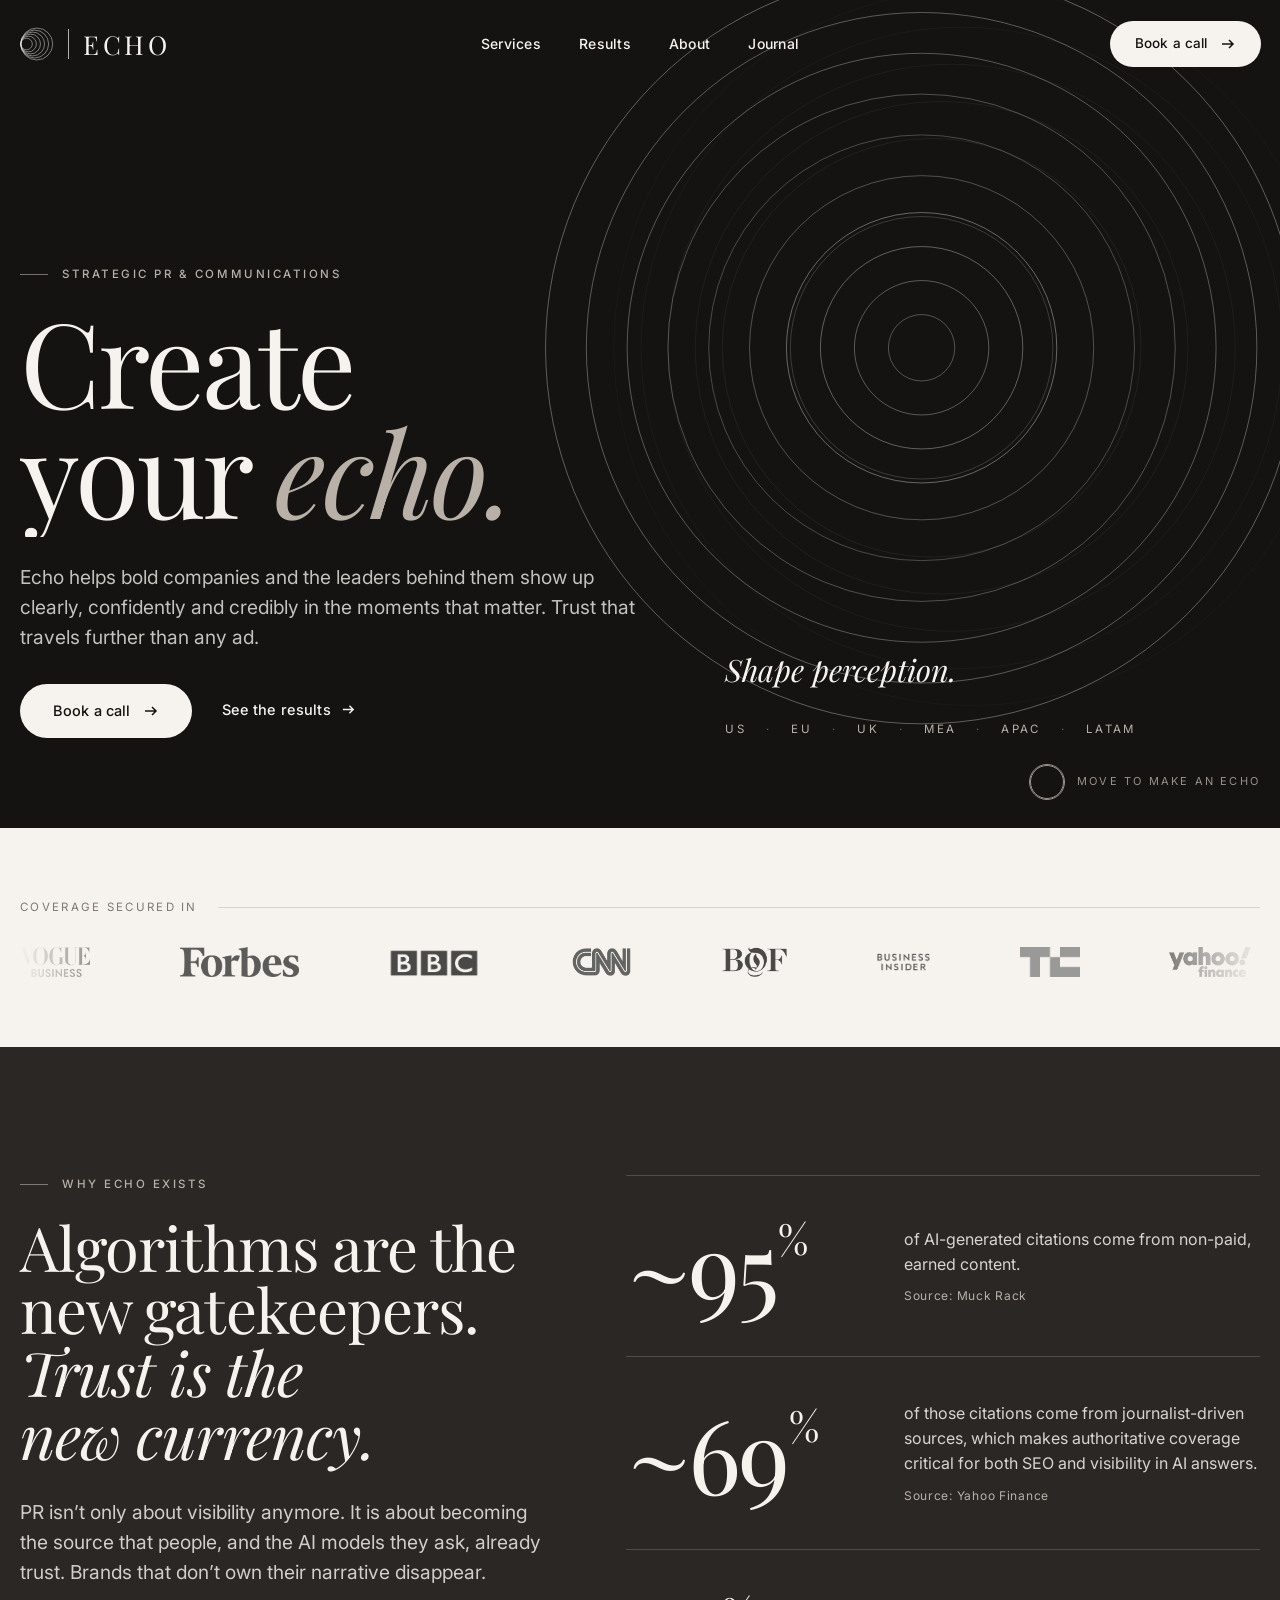
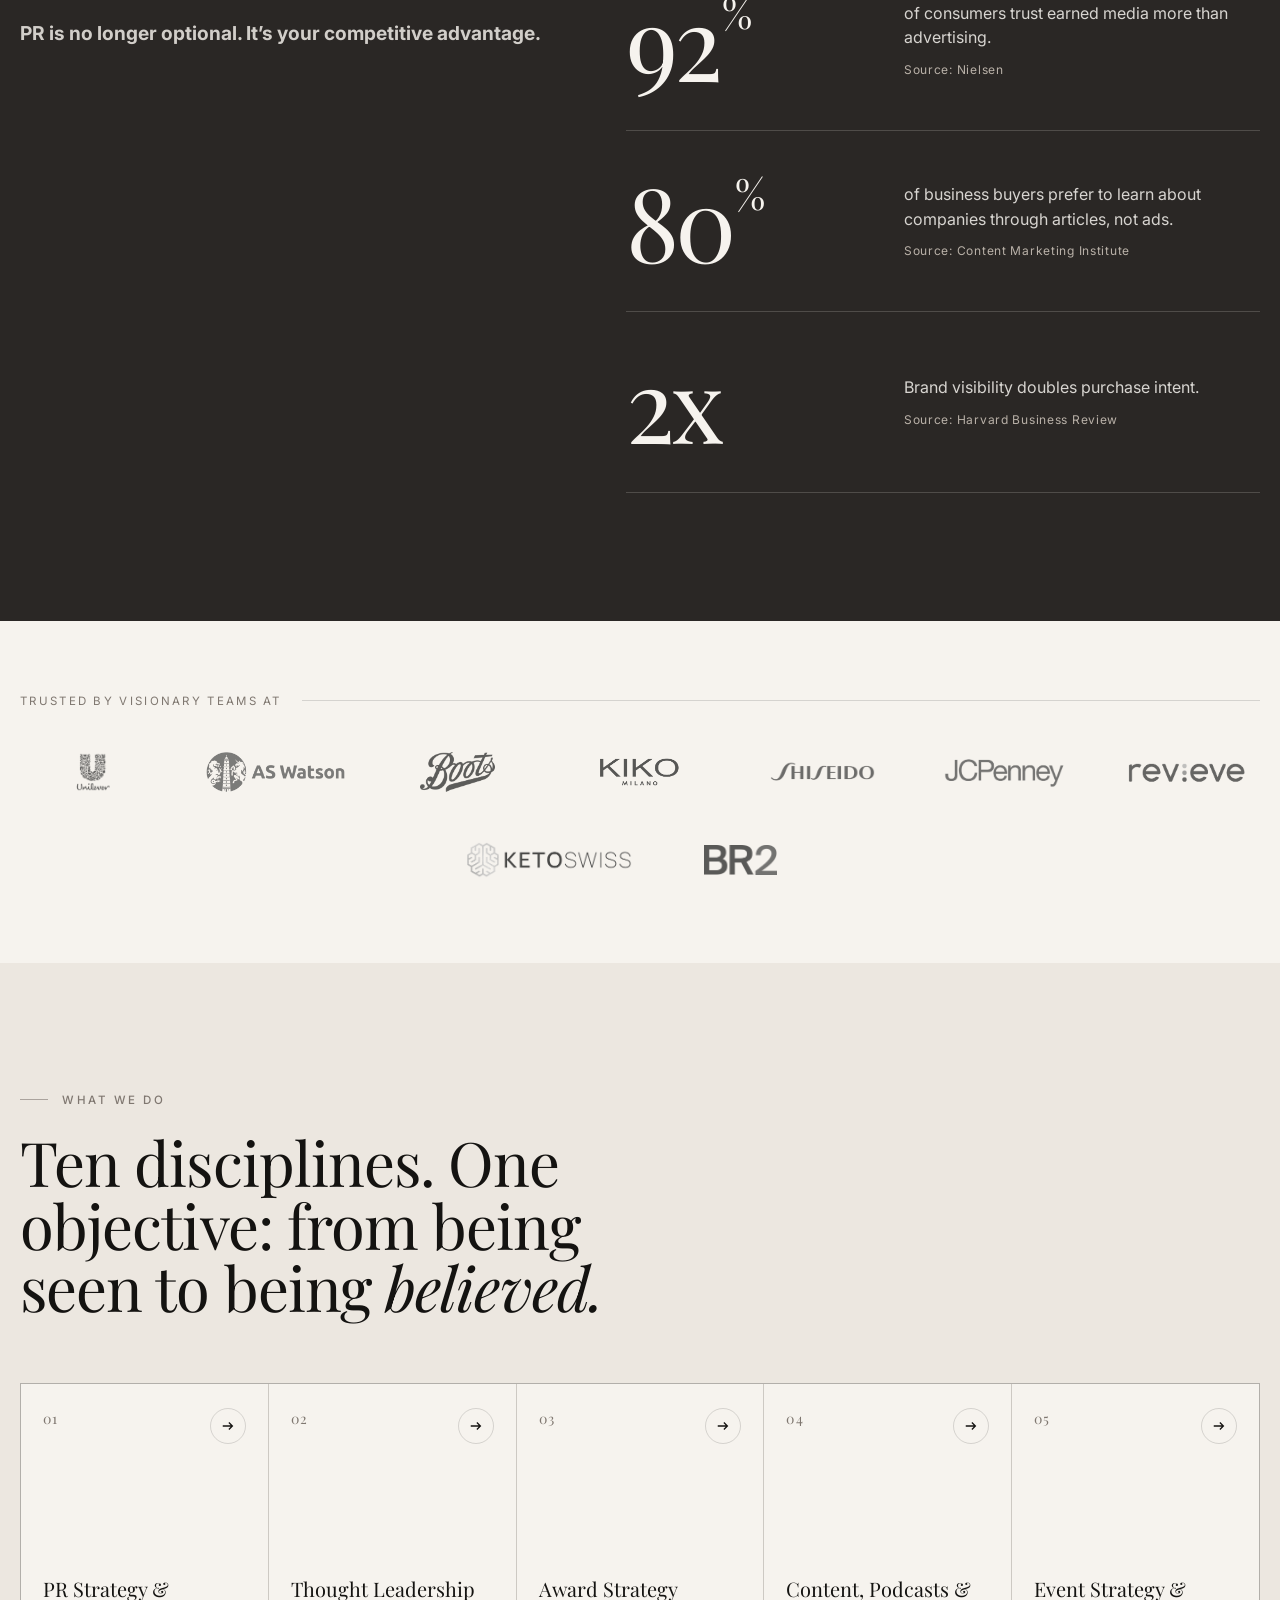
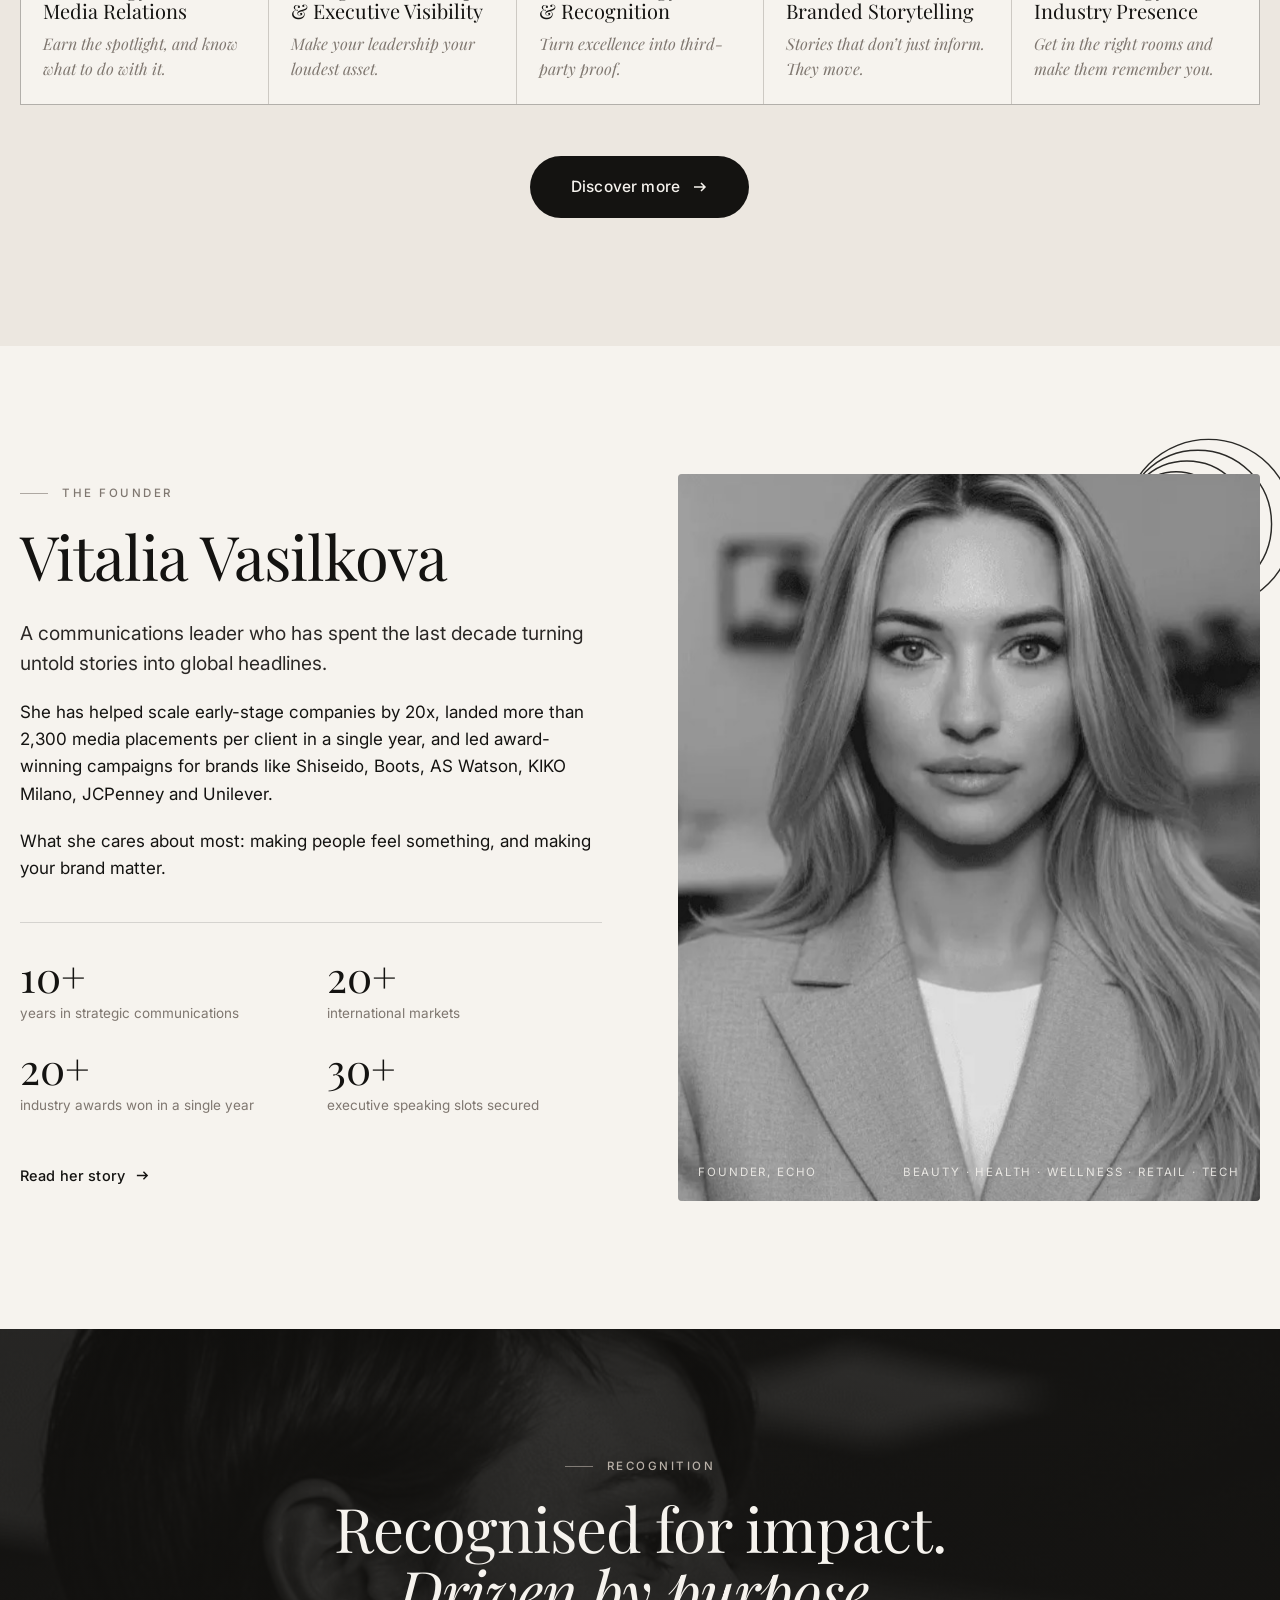
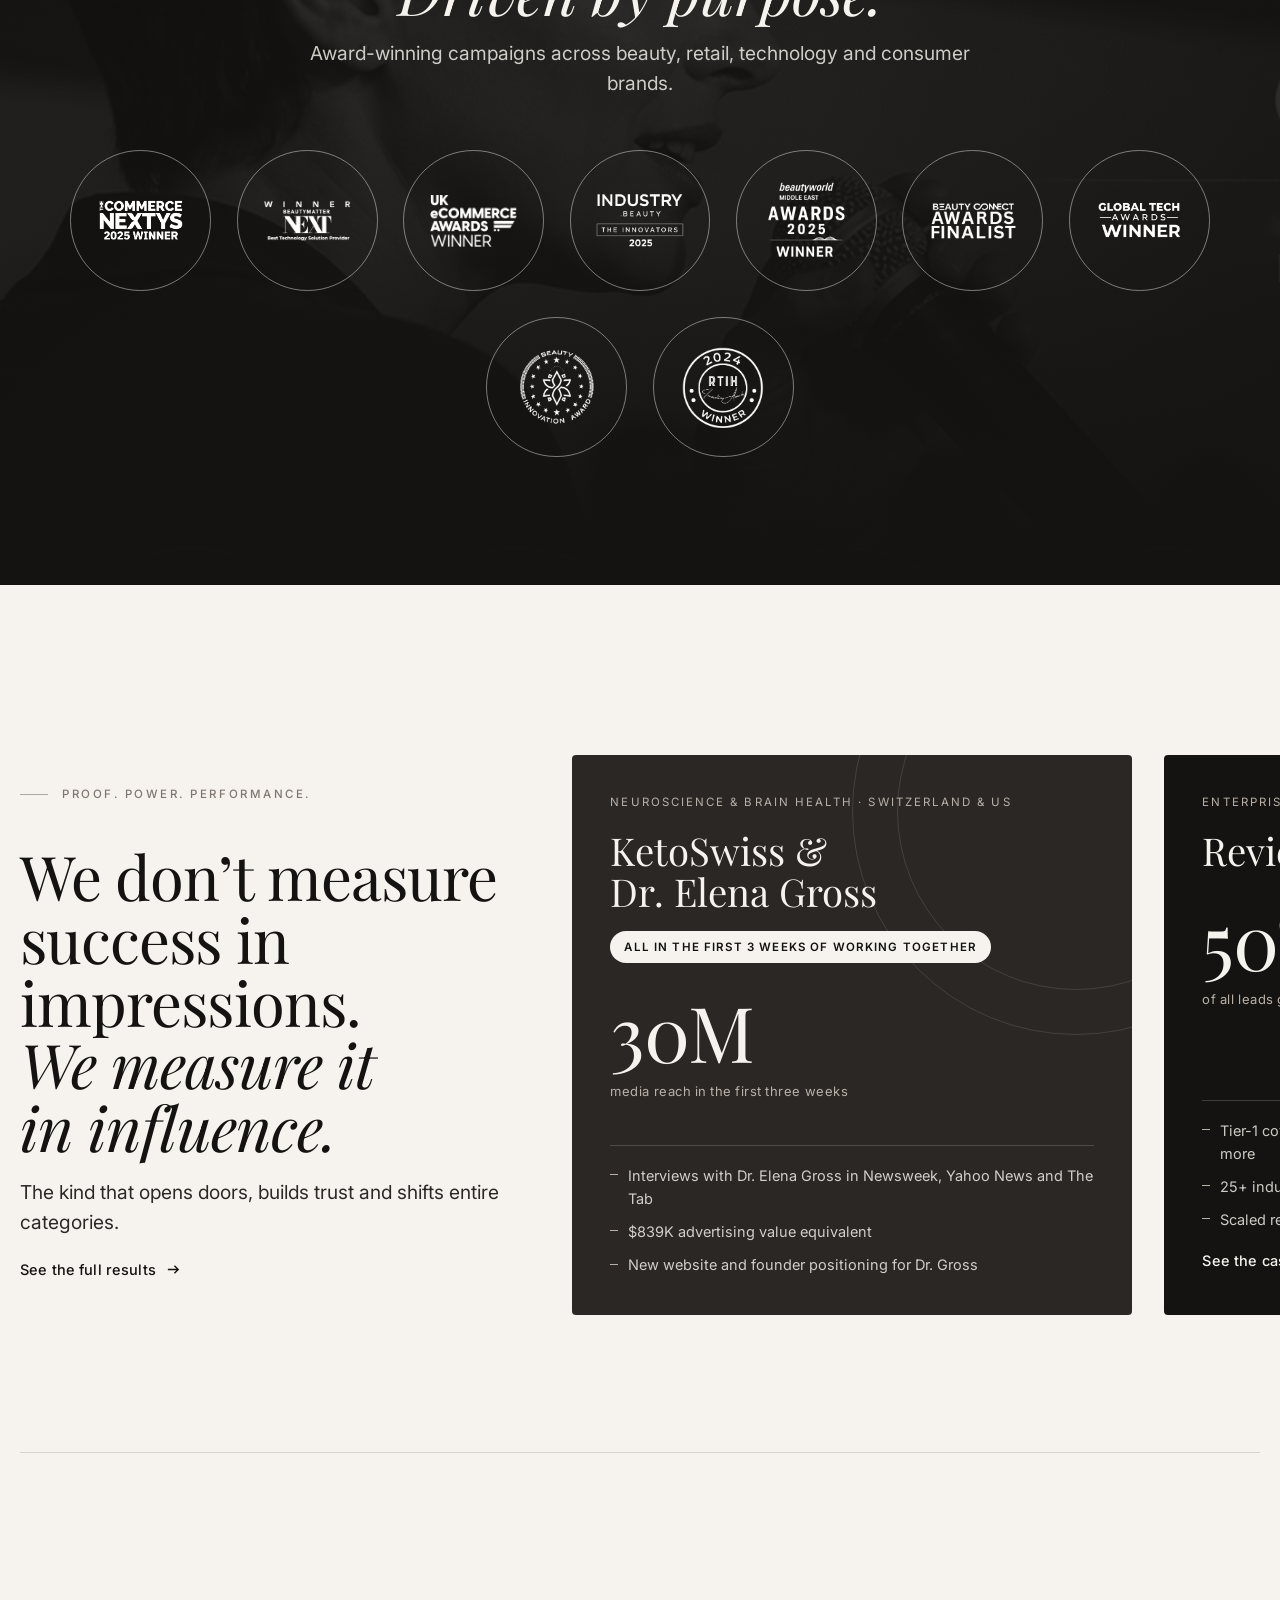
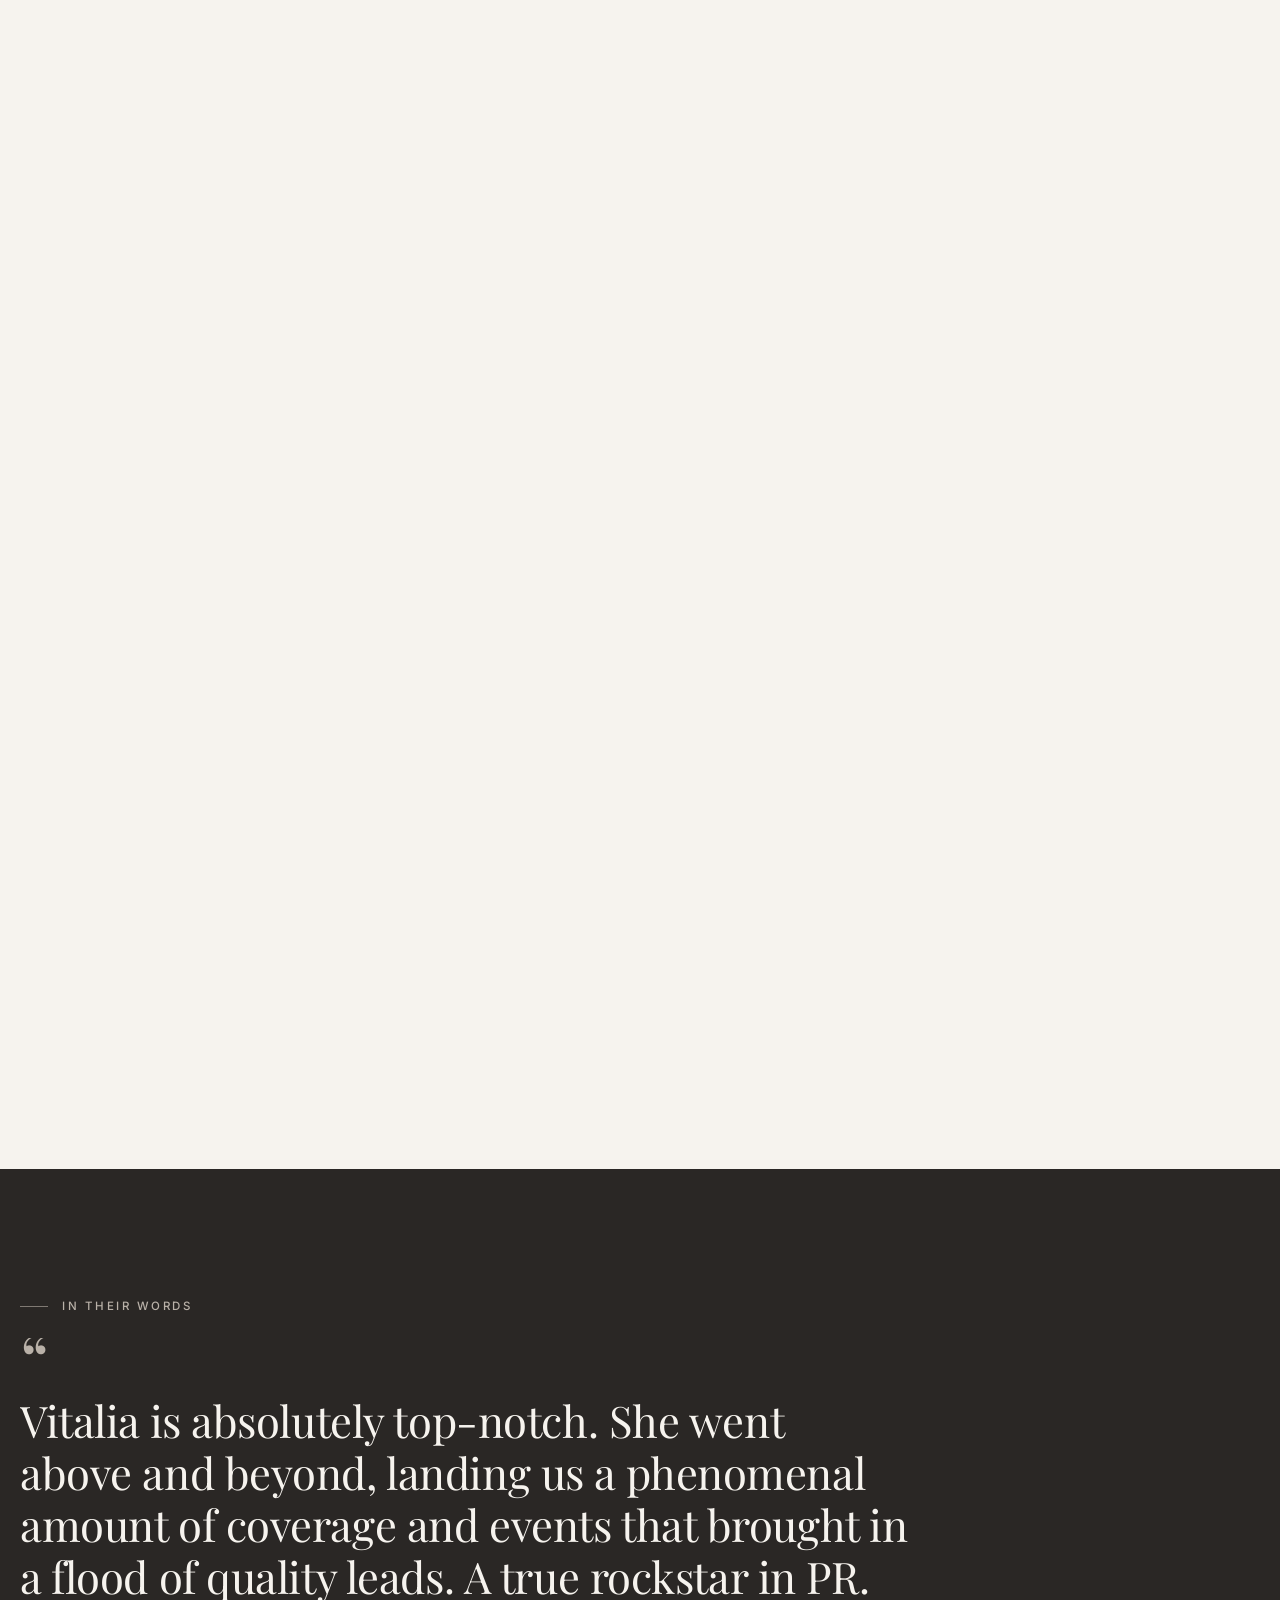
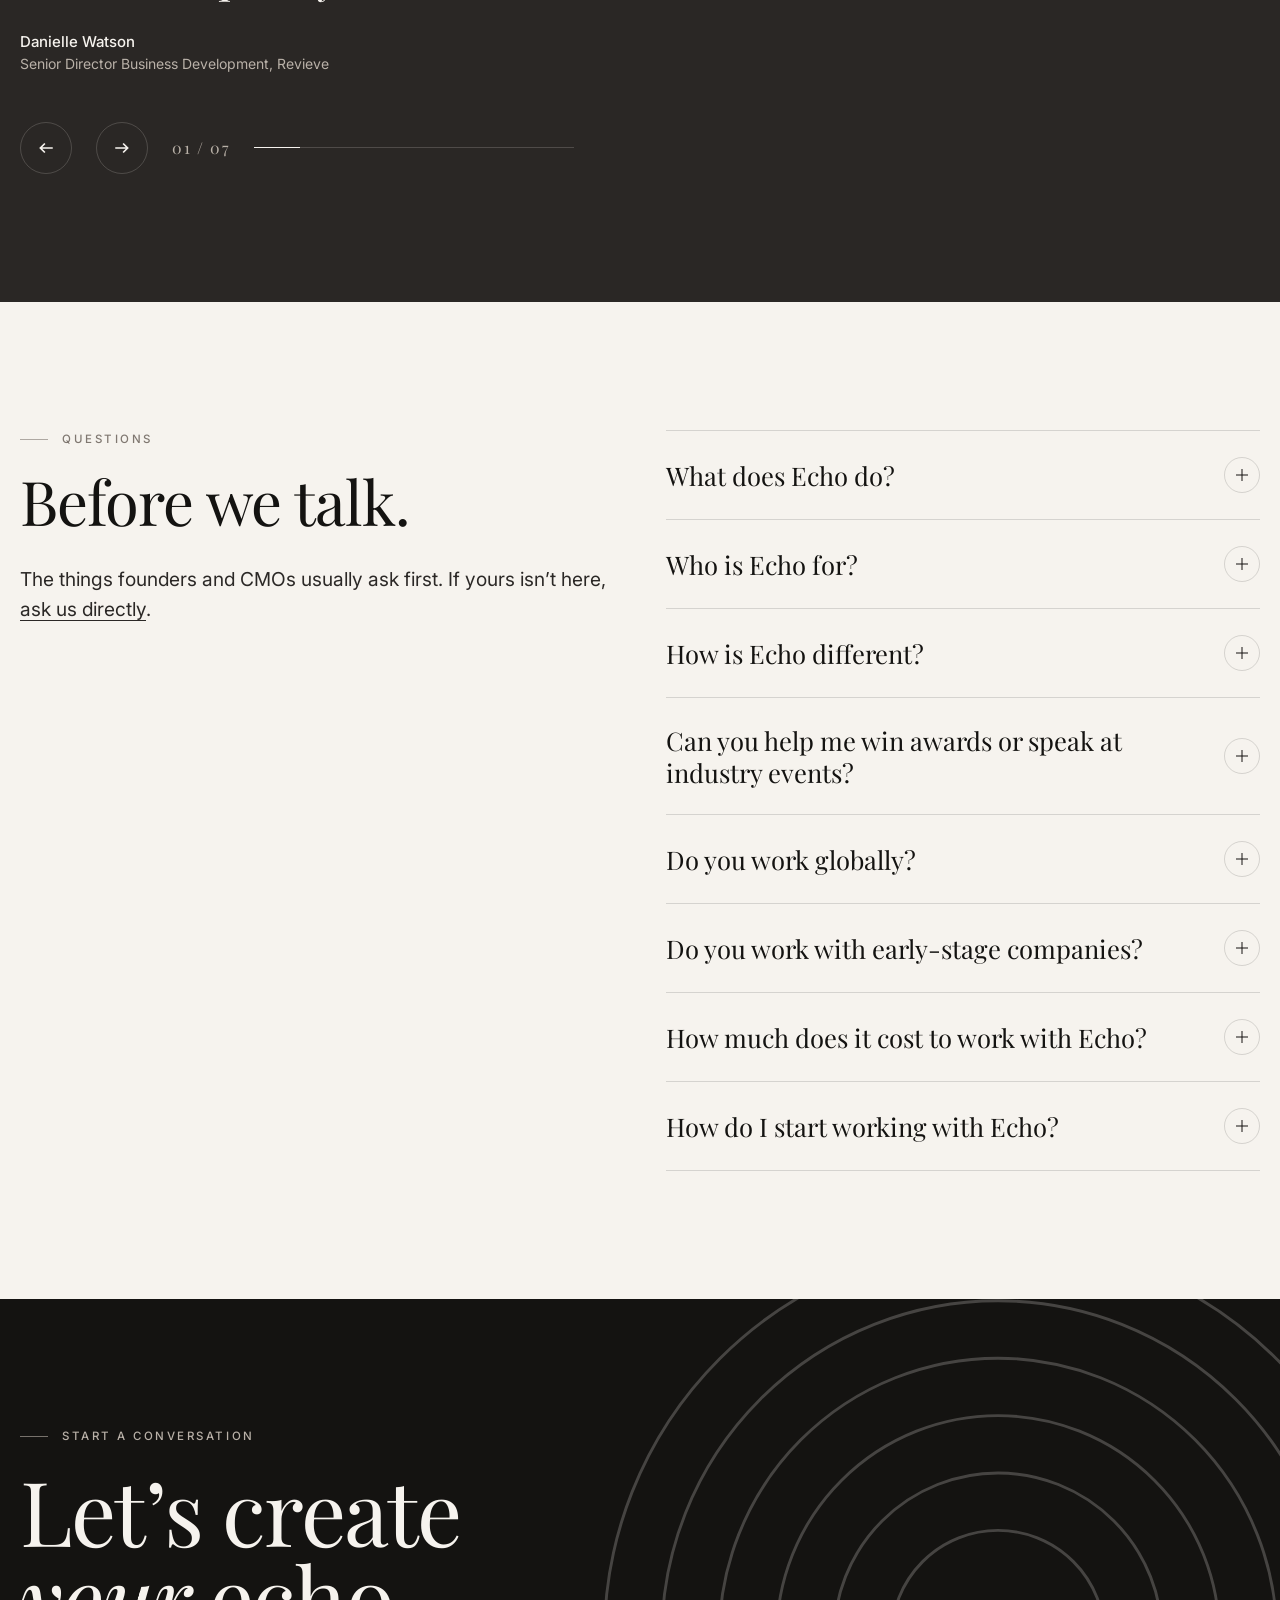
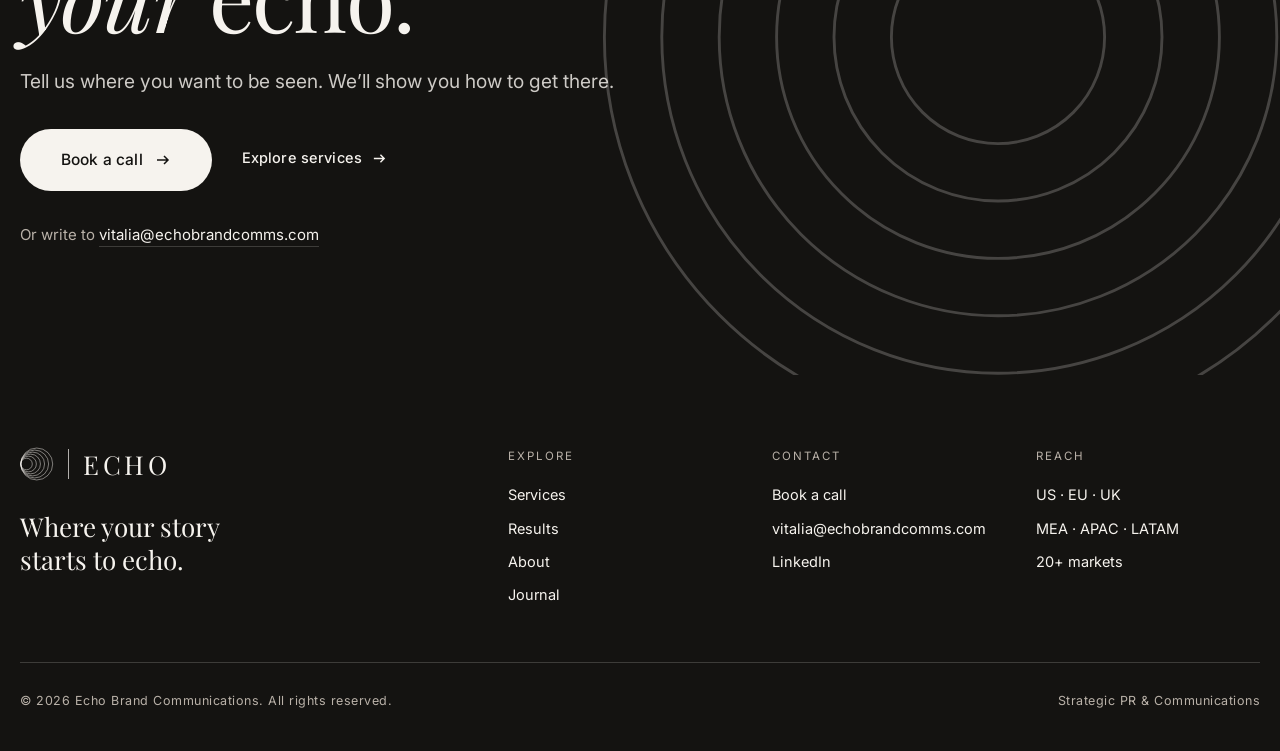
==== commit 7370b51e: "Cache-bust CSS and JS so updated styles load Co-Authored-By: Claude Opus 5.5 <noreply@anthropic.com>" ====
--- a/index.html
+++ b/index.html
@@ -14,7 +14,7 @@
 <link rel="preconnect" href="https://fonts.googleapis.com">
 <link rel="preconnect" href="https://fonts.gstatic.com" crossorigin>
 <link rel="stylesheet" href="https://fonts.googleapis.com/css2?family=Playfair+Display:ital,wght@0,400;0,500;1,400&family=Inter:wght@400;500;600&display=swap">
-<link rel="stylesheet" href="assets/css/style.css">
+<link rel="stylesheet" href="assets/css/style.css?v=202611212330">
 </head>
 <body>
 <header class="nav on-dark">
@@ -304,6 +304,6 @@
     </div>
   </div>
 </footer>
-<script src="assets/js/main.js"></script>
+<script src="assets/js/main.js?v=202611212330"></script>
 </body>
 </html>
--- a/assets/css/style.css
+++ b/assets/css/style.css
@@ -855,65 +855,181 @@
 @media (max-width: 900px) { .rv-grid--one .rv-inhouse { display: flex; } }
 .rv-cols { margin-top: 16px; }
 
-/* ---------- Revieve: interactive comparison ---------- */
-.cmp { grid-column: 2; grid-row: 1 / span 4; display: flex; flex-direction: column; gap: 22px; background: rgba(246,243,238,.04); border: 1px solid var(--line-light); border-radius: var(--radius); padding: clamp(20px, 2.4vw, 30px); }
-.cmp-toggle { position: relative; display: grid; grid-template-columns: 1fr 1fr; background: rgba(246,243,238,.06); border-radius: 999px; padding: 4px; isolation: isolate; }
-.cmp-toggle button { position: relative; z-index: 1; padding: 11px 14px; border-radius: 999px; font-size: 13px; font-weight: 500; letter-spacing: .02em; color: var(--mist); transition: color .35s var(--ease); }
-.cmp-toggle button[aria-selected="true"] { color: var(--ink); }
-.cmp-pill { position: absolute; z-index: 0; top: 4px; bottom: 4px; left: 4px; width: calc(50% - 4px); border-radius: 999px; background: var(--paper); transition: transform .5s var(--ease-out); }
-.cmp[data-state="after"] .cmp-pill { transform: translateX(100%); }
-.cmp-rows { display: flex; flex-direction: column; gap: 22px; }
-.cmp-top { display: flex; justify-content: space-between; align-items: baseline; margin-bottom: 10px; }
-.cmp-l { font-size: 14px; color: rgba(246,243,238,.82); }
-.cmp-v b { font-family: var(--display); font-weight: 400; font-size: clamp(34px, 3.4vw, 48px); line-height: 1; font-variant-numeric: tabular-nums; }
-.cmp-track { height: 12px; border-radius: 999px; background: rgba(246,243,238,.08); overflow: hidden; }
-.cmp-track i { display: block; height: 100%; width: 0; border-radius: inherit; background: var(--paper); transition: width 1s var(--ease-out), background .4s; }
-.cmp[data-state="before"] .cmp-track i { background: var(--stone); }
-.cmp-note { font-size: 14px; line-height: 1.55; color: var(--mist); min-height: 3.1em; }
-@media (max-width: 900px) { .cmp { grid-column: auto; grid-row: auto; } }
-@media (prefers-reduced-motion: reduce) { .cmp-track i, .cmp-pill { transition: none; } }
-
-/* ---------- Revieve: highlight tabs ---------- */
-.rv-tabs { margin-top: 16px; background: var(--ink); border-radius: var(--radius); overflow: hidden; }
-.rv-tablist { display: grid; grid-template-columns: repeat(3, minmax(0, 1fr)); border-bottom: 1px solid var(--line-light); }
-.rv-tablist button { text-align: left; padding: clamp(18px, 2vw, 26px) clamp(18px, 2.4vw, 32px); display: flex; flex-direction: column; gap: 6px; border-left: 1px solid var(--line-light); position: relative; color: var(--mist); transition: background .3s, color .3s; }
-.rv-tablist button:first-child { border-left: 0; }
-.rv-tablist button::after { content: ""; position: absolute; left: 0; right: 0; bottom: -1px; height: 2px; background: var(--paper); transform: scaleX(0); transform-origin: left; transition: transform .45s var(--ease-out); }
-.rv-tablist button:hover { background: rgba(246,243,238,.04); color: var(--paper); }
-.rv-tablist button[aria-selected="true"] { color: var(--paper); background: rgba(246,243,238,.05); }
-.rv-tablist button[aria-selected="true"]::after { transform: scaleX(1); }
-.rt-n { font-family: var(--display); font-size: clamp(28px, 2.8vw, 40px); line-height: 1; font-variant-numeric: tabular-nums; }
-.rt-l { font-size: 11.5px; letter-spacing: .16em; text-transform: uppercase; }
-.rv-panels { padding: clamp(26px, 3vw, 44px); }
-.rv-panel-tab h3 { font-size: clamp(26px, 2.6vw, 38px); line-height: 1.1; margin-bottom: 22px; }
-.rv-panel-tab ul { display: grid; grid-template-columns: repeat(2, minmax(0, 1fr)); gap: 12px; }
-.rv-panel-tab li { display: grid; grid-template-columns: 34px minmax(0, 1fr); gap: 10px; padding: 18px 18px 20px; border: 1px solid var(--line-light); border-radius: var(--radius); font-size: 15px; line-height: 1.55; color: rgba(246,243,238,.84); transition: border-color .3s, transform .4s var(--ease-out), background .3s; animation: rp-in .55s var(--ease-out) both; }
-.rv-panel-tab li:nth-child(2) { animation-delay: .06s; } .rv-panel-tab li:nth-child(3) { animation-delay: .12s; } .rv-panel-tab li:nth-child(4) { animation-delay: .18s; }
-.rv-panel-tab li:hover { border-color: rgba(246,243,238,.4); background: rgba(246,243,238,.04); transform: translateY(-3px); }
-.rp-i { font-family: var(--display); font-size: 18px; color: var(--mist); }
-@keyframes rp-in { from { opacity: 0; transform: translateY(10px); } }
-@media (max-width: 760px) { .rv-tablist { grid-template-columns: minmax(0, 1fr); } .rv-tablist button { border-left: 0; border-top: 1px solid var(--line-light); flex-direction: row; align-items: baseline; gap: 14px; } .rv-tablist button:first-child { border-top: 0; } .rv-panel-tab ul { grid-template-columns: minmax(0, 1fr); } }
-@media (prefers-reduced-motion: reduce) { .rv-panel-tab li { animation: none; } }
-
-/* ---------- Results: sticky section nav ---------- */
-html { scroll-padding-top: 130px; }
-.subnav { position: sticky; top: 68px; z-index: 40; background: rgba(246,243,238,.9); backdrop-filter: blur(14px) saturate(1.2); -webkit-backdrop-filter: blur(14px) saturate(1.2); border-bottom: 1px solid var(--line); transition: top .5s var(--ease-out); }
-.nav.is-hidden ~ main .subnav { top: 0; }
-.subnav-in { display: flex; gap: 6px; overflow-x: auto; scrollbar-width: none; padding: 10px 0; }
-.subnav-in::-webkit-scrollbar { display: none; }
-.subnav a { flex: none; font-size: 13px; font-weight: 500; letter-spacing: .02em; padding: 8px 14px; border-radius: 999px; color: var(--stone); transition: background .3s, color .3s; white-space: nowrap; }
-.subnav a:hover { color: var(--ink); background: var(--paper-2); }
-.subnav a.on { background: var(--ink); color: var(--paper); }
-
-/* ---------- Results: hover interactions ---------- */
-.awards-grid .aw { position: relative; flex-direction: column; gap: 8px; border-radius: var(--radius); transition: background .3s, transform .4s var(--ease-out); padding: 10px; height: 130px; }
-.awards-grid .aw:hover { background: var(--paper-2); transform: translateY(-4px); }
-.aw-cap { font-size: 11.5px; line-height: 1.35; text-align: center; color: var(--ink-2); opacity: 0; transform: translateY(6px); transition: opacity .3s, transform .4s var(--ease-out); max-width: 18ch; }
-.aw:hover .aw-cap, .aw:focus-within .aw-cap { opacity: 1; transform: none; }
-.aw:hover img { filter: none; opacity: 1; }
-#outcomes .stat { transition: background .3s, transform .4s var(--ease-out); border-radius: var(--radius); }
-#outcomes .stat:hover { background: var(--paper); transform: translateY(-4px); }
-#outcomes .stat:hover .num { color: var(--ink); }
-.quote { transition: background .4s, transform .4s var(--ease-out), box-shadow .4s; }
-.quote:hover { transform: translateY(-4px); box-shadow: 0 24px 40px -30px rgba(20,19,17,.45); position: relative; z-index: 1; }
-@media (pointer: coarse) { .aw-cap { opacity: 1; transform: none; } }
+/* ---------- Results polish ---------- */
+.stats--3 { grid-template-columns: repeat(3, minmax(0, 1fr)); }
+.stats--3 .stat { padding: clamp(30px, 3vw, 44px) clamp(24px, 2.6vw, 40px); border-left: 1px solid var(--line); }
+.stats--3 .stat:nth-child(3n+1) { padding-left: 0; border-left: 0; }
+.stats--3 .stat .num { margin-bottom: 18px; }
+@media (max-width: 960px) {
+  .stats--3 { grid-template-columns: repeat(2, minmax(0, 1fr)); }
+  .stats--3 .stat:nth-child(n) { padding-left: 24px; border-left: 1px solid var(--line); }
+  .stats--3 .stat:nth-child(2n+1) { padding-left: 0; border-left: 0; }
+}
+@media (max-width: 560px) {
+  .stats--3 { grid-template-columns: minmax(0, 1fr); }
+  .stats--3 .stat:nth-child(n) { padding-left: 0; border-left: 0; }
+}
+.case h3 { line-height: 1.08; }
+.rv-kpis { margin-top: clamp(36px, 4vw, 56px); }
+.rv-grid { gap: 20px; }
+.rv-cols { gap: 20px; margin-top: 20px; }
+.rv-inhouse { padding: clamp(30px, 3.4vw, 52px); }
+.rv-inhouse h3 { font-size: clamp(28px, 2.6vw, 38px); line-height: 1.1; }
+.rv-cols h3 { margin-bottom: 4px; }
+
+/* ---------- Results: interactive polish ---------- */
+.glow { --mx: 50%; --my: 50%; }
+.glow:hover { background-image: radial-gradient(420px circle at var(--mx) var(--my), rgba(246,243,238,.075), transparent 60%); }
+.case, .client-item, .rv-panel, .br2-cols > div, .vs-col { transition: transform .45s cubic-bezier(.2,.7,.2,1), box-shadow .45s, border-color .3s, background-color .3s; }
+.case:hover, .br2-cols > div:hover, .client-item:hover { transform: translateY(-6px); box-shadow: 0 24px 50px -24px rgba(0,0,0,.55); }
+.client-item:hover { border-color: rgba(246,243,238,.28); }
+.case::before, .case::after, .br2-cols > div::after { transition: transform 1.1s cubic-bezier(.2,.7,.2,1), border-color .6s; }
+.case:hover::before { transform: scale(1.12); border-color: rgba(246,243,238,.22); }
+.case:hover::after { transform: scale(1.22); border-color: rgba(246,243,238,.2); }
+.br2-cols > div:hover::after { transform: scale(1.15) translate(-4%, -4%); border-color: rgba(246,243,238,.2); }
+.case .num, .rv-kpis .num, .stat .num { transition: transform .45s cubic-bezier(.2,.7,.2,1); transform-origin: left bottom; }
+.case:hover .num { transform: scale(1.04); }
+.br2-cols li { transition: color .25s, transform .3s; }
+.br2-cols li:hover { color: var(--paper); transform: translateX(4px); }
+.vs-win { animation: vsPulse 3.2s ease-in-out infinite; }
+@keyframes vsPulse { 0%,100% { box-shadow: 0 0 0 0 rgba(246,243,238,.0); } 50% { box-shadow: 0 0 0 6px rgba(246,243,238,.08); } }
+.vs-col:hover { transform: translateY(-3px); }
+.rv-kpis > div { position: relative; transition: background-color .3s; cursor: default; }
+.rv-kpis > div::after, .stat::after { content: ""; position: absolute; left: 0; bottom: -1px; height: 1px; width: 0; background: currentColor; transition: width .55s cubic-bezier(.2,.7,.2,1); }
+.rv-kpis > div:hover::after, .stat:hover::after { width: 100%; }
+.rv-kpis > div:hover .num, .stat:hover .num { transform: translateY(-4px); }
+.stat { position: relative; transition: background-color .35s; cursor: default; }
+.stats--3 .stat:hover { background-color: rgba(255,255,255,.45); }
+.latest-list li { transition: background-color .3s, padding .35s cubic-bezier(.2,.7,.2,1); }
+.latest-list li:hover { background-color: rgba(246,243,238,.04); padding-left: 12px; padding-right: 12px; }
+.latest-list strong { transition: font-style .2s; }
+.latest-list li:hover strong { font-style: italic; }
+.awards-grid img { transition: filter .35s, opacity .35s, transform .45s cubic-bezier(.2,.7,.2,1); }
+.awards-grid img:hover { transform: scale(1.1); }
+.quote .mark { transition: transform .45s cubic-bezier(.2,.7,.2,1), color .3s; transform-origin: left top; }
+.quote:hover .mark { transform: scale(1.5); color: var(--ink); }
+.quote blockquote { transition: transform .45s cubic-bezier(.2,.7,.2,1); }
+.quote:hover blockquote { transform: translateX(4px); }
+.cov-card { transition: background-color .3s, transform .4s cubic-bezier(.2,.7,.2,1); }
+@media (hover: none), (prefers-reduced-motion: reduce) {
+  .case:hover, .br2-cols > div:hover, .client-item:hover, .vs-col:hover { transform: none; }
+  .vs-win { animation: none; }
+}
+.js .br2-cols > div.reveal.in:hover, .js .stat.reveal.in:hover { transition: opacity 1s, transform .45s cubic-bezier(.2,.7,.2,1), box-shadow .45s, background-color .35s; transition-delay: 0s; }
+
+/* ---------- Results v2 ---------- */
+.scroll-progress { position: fixed; left: 0; right: 0; top: 0; height: 2px; z-index: 200; pointer-events: none; }
+.scroll-progress i { display: block; height: 100%; width: 100%; background: #fff; mix-blend-mode: difference; transform: scaleX(0); transform-origin: left; }
+
+
+.page-hero .ghost circle { transform-box: fill-box; transform-origin: center; animation: ring 6s ease-in-out infinite; }
+.page-hero .ghost circle:nth-child(2) { animation-delay: .4s; } .page-hero .ghost circle:nth-child(3) { animation-delay: .8s; }
+.page-hero .ghost circle:nth-child(4) { animation-delay: 1.2s; } .page-hero .ghost circle:nth-child(5) { animation-delay: 1.6s; } .page-hero .ghost circle:nth-child(6) { animation-delay: 2s; }
+@keyframes ring { 0%,100% { opacity: .55; transform: scale(1); } 50% { opacity: 1; transform: scale(1.035); } }
+
+.marquee { position: relative; overflow: hidden; -webkit-mask-image: linear-gradient(90deg, transparent, #000 10%, #000 90%, transparent); mask-image: linear-gradient(90deg, transparent, #000 10%, #000 90%, transparent); }
+.marquee-track { display: flex; width: max-content; animation: marquee 38s linear infinite; }
+.marquee:hover .marquee-track { animation-play-state: paused; }
+.marquee-track > span { flex: none; display: grid; place-items: center; padding: 0 clamp(26px, 3.4vw, 54px); }
+@keyframes marquee { to { transform: translateX(-50%); } }
+
+.hero-clients { margin-top: clamp(44px, 5vw, 72px); display: flex; align-items: center; gap: clamp(20px, 3vw, 44px); }
+.hero-clients-k { flex: none; font-size: 11px; letter-spacing: .18em; text-transform: uppercase; color: var(--mist); }
+.hero-clients .marquee { flex: 1; min-width: 0; }
+.hero-clients .marquee-track > span { height: 56px; }
+.hero-clients img { max-height: 30px; width: auto; max-width: 130px; }
+@media (max-width: 700px) { .hero-clients { flex-direction: column; align-items: flex-start; gap: 14px; } .hero-clients .marquee { width: 100%; } }
+
+.marquee--press { border-top: 1px solid var(--line); border-bottom: 1px solid var(--line); margin-top: 8px; }
+.marquee--press .marquee-track { animation-duration: 46s; }
+.marquee--press .marquee-track > span { height: 132px; }
+.marquee--press img { max-height: 40px; width: auto; max-width: 170px; }
+.marquee--press .wm { font-family: var(--display); font-size: 20px; line-height: 1.05; text-align: center; color: var(--ink); opacity: .7; white-space: nowrap; }
+@media (max-width: 560px) { .marquee--press .marquee-track > span { height: 96px; } .marquee--press img { max-height: 30px; } }
+
+.awards-band .badges--left { justify-content: flex-start; margin-top: clamp(36px, 4vw, 56px); }
+.awards-band .head-row .lede { color: rgba(246,243,238,.82); }
+.awards-band .bg img { opacity: .42; }
+
+/* staggered children */
+.stg { opacity: 0; transform: translateY(18px); transition: opacity .8s var(--ease-out), transform .8s var(--ease-out); }
+.in .stg, .stg.in { opacity: 1; transform: none; }
+@media (prefers-reduced-motion: reduce) {
+  .stg { opacity: 1; transform: none; transition: none; }
+  .marquee-track, .page-hero .ghost circle { animation: none; }
+}
+.awards-band .badges--left { display: grid; grid-template-columns: repeat(10, minmax(0, 1fr)); gap: clamp(10px, 1.2vw, 18px); }
+.awards-band .badges--left .badge { width: 100%; padding: clamp(14px, 1.4vw, 22px); }
+.awards-band .badge img[src*="winner-2025"] { filter: grayscale(1) contrast(1.2) brightness(1.3); }
+@media (max-width: 1100px) { .awards-band .badges--left { grid-template-columns: repeat(5, minmax(0, 1fr)); } }
+@media (max-width: 560px) { .awards-band .badges--left { grid-template-columns: repeat(3, minmax(0, 1fr)); } }
+.awards-band .bg { overflow: hidden; }
+
+/* ---------- Results v3 ---------- */
+.eyebrow .idx { font-family: var(--display); font-style: italic; font-size: 15px; letter-spacing: 0; text-transform: none; margin-right: 12px; opacity: .9; }
+
+/* cursor-reactive rings */
+.page-hero .ghost circle, .cta-band .rings circle { translate: calc(var(--px, 0) * var(--d, 1) * 1px) calc(var(--py, 0) * var(--d, 1) * 1px); transition: translate .9s cubic-bezier(.2,.7,.2,1); }
+.page-hero .ghost circle:nth-child(1), .cta-band .rings circle:nth-child(1) { --d: .6; }
+.page-hero .ghost circle:nth-child(2), .cta-band .rings circle:nth-child(2) { --d: 1.4; }
+.page-hero .ghost circle:nth-child(3), .cta-band .rings circle:nth-child(3) { --d: 2.2; }
+.page-hero .ghost circle:nth-child(4), .cta-band .rings circle:nth-child(4) { --d: 3; }
+.page-hero .ghost circle:nth-child(5), .cta-band .rings circle:nth-child(5) { --d: 3.8; }
+.page-hero .ghost circle:nth-child(6), .cta-band .rings circle:nth-child(6) { --d: 4.6; }
+
+/* tilt */
+.case.tilt:hover, .br2-cols > div.tilt:hover { transform: perspective(1000px) rotateX(var(--rx, 0deg)) rotateY(var(--ry, 0deg)) translateY(-6px); }
+
+/* KetoSwiss blocks */
+.ks-block { margin-top: clamp(44px, 5vw, 72px); }
+.clips { display: grid; grid-template-columns: repeat(3, minmax(0, 1fr)); gap: 18px; }
+.clip { position: relative; background: var(--paper); color: var(--ink); border-radius: var(--radius); padding: clamp(24px, 2.4vw, 34px); min-height: 250px; display: flex; flex-direction: column; gap: 14px; overflow: hidden; transition: transform .5s cubic-bezier(.2,.7,.2,1), box-shadow .5s; }
+.clip::after { content: ""; position: absolute; right: -60px; bottom: -60px; width: 180px; aspect-ratio: 1; border-radius: 50%; border: 1px solid rgba(20,19,17,.12); box-shadow: 0 0 0 22px rgba(20,19,17,.025), 0 0 0 44px rgba(20,19,17,.02); transition: transform 1s cubic-bezier(.2,.7,.2,1); }
+.clip:hover { transform: translateY(-8px) rotate(-.4deg); box-shadow: 0 30px 60px -28px rgba(0,0,0,.7); }
+.clip:hover::after { transform: scale(1.25); }
+.clip-top { display: flex; justify-content: space-between; align-items: center; }
+.clip-tag { font-size: 10.5px; letter-spacing: .16em; text-transform: uppercase; border: 1px solid rgba(20,19,17,.25); border-radius: 99px; padding: 5px 11px; }
+.clip-n { font-family: var(--display); font-style: italic; font-size: 15px; color: var(--stone); }
+.clip h4 { font-family: var(--display); font-weight: 400; font-size: clamp(30px, 2.8vw, 42px); line-height: 1; letter-spacing: -.01em; margin-top: auto; }
+.clip p { font-size: 15px; line-height: 1.55; color: var(--ink-2); max-width: 30em; }
+.clip-note { margin-top: 18px; display: flex; gap: 16px; align-items: baseline; flex-wrap: wrap; font-size: 15px; line-height: 1.6; color: rgba(246,243,238,.78); padding: 16px 0; border-top: 1px solid var(--line-light); border-bottom: 1px solid var(--line-light); }
+.clip-note span { font-family: var(--display); font-size: 20px; color: var(--paper); }
+.deliv { display: grid; grid-template-columns: repeat(4, minmax(0, 1fr)); border-top: 1px solid var(--line-light); }
+.deliv > div { padding: 28px 24px 30px; border-left: 1px solid var(--line-light); position: relative; transition: background-color .35s; }
+.deliv > div:first-child { border-left: 0; padding-left: 0; }
+.deliv > div::before { content: ""; position: absolute; left: 0; top: -1px; height: 1px; width: 0; background: var(--paper); transition: width .6s cubic-bezier(.2,.7,.2,1); }
+.deliv > div:hover::before { width: 100%; }
+.deliv-n { font-family: var(--display); font-style: italic; font-size: 15px; color: var(--mist); }
+.deliv h4 { font-family: var(--display); font-weight: 400; font-size: 24px; line-height: 1.15; margin: 18px 0 10px; transition: transform .4s cubic-bezier(.2,.7,.2,1); }
+.deliv > div:hover h4 { transform: translateX(4px); }
+.deliv p { font-size: 14.5px; line-height: 1.6; color: rgba(246,243,238,.75); }
+@media (max-width: 960px) { .clips { grid-template-columns: minmax(0, 1fr); } .clip { min-height: 0; } .deliv { grid-template-columns: repeat(2, minmax(0, 1fr)); } .deliv > div:nth-child(3) { border-left: 0; padding-left: 0; } .deliv > div:nth-child(n+3) { border-top: 1px solid var(--line-light); } }
+@media (max-width: 560px) { .deliv { grid-template-columns: minmax(0, 1fr); } .deliv > div { border-left: 0; padding-left: 0; border-top: 1px solid var(--line-light); } .deliv > div:first-child { border-top: 0; } }
+
+/* outcomes: invert on hover */
+.stats--3 .stat { transition: background-color .45s, color .45s; }
+.stats--3 .stat:hover { background-color: var(--ink); color: var(--paper); }
+.stats--3 .stat p { transition: color .45s; }
+.stats--3 .stat:hover p { color: rgba(246,243,238,.75); }
+.stats--3 .stat:nth-child(3n+1) { padding-left: clamp(24px, 2.6vw, 40px); border-left: 0; }
+@media (max-width: 960px) { .stats--3 .stat:nth-child(n) { padding-left: 24px; } }
+
+/* awards tooltip */
+.awards-band .badge::after { content: attr(data-name); position: absolute; left: 50%; top: calc(100% + 12px); transform: translate(-50%, 6px); width: max-content; max-width: 200px; font-size: 12px; line-height: 1.4; text-align: center; color: var(--ink); background: var(--paper); padding: 8px 12px; border-radius: 8px; opacity: 0; pointer-events: none; transition: opacity .3s, transform .3s; z-index: 3; }
+.awards-band .badge:hover::after { opacity: 1; transform: translate(-50%, 0); }
+.awards-band .badges--left { padding-bottom: 40px; }
+
+/* testimonials */
+.quote--feature { background: var(--ink); color: var(--paper); }
+.quote--feature:hover { background: #1d1b18; }
+.quote--feature .mark { color: rgba(246,243,238,.5); }
+.quote--feature:hover .mark { color: var(--paper); }
+.quote--feature figcaption { color: rgba(246,243,238,.6); }
+.quote--feature figcaption strong { color: var(--paper); }
+.quote { position: relative; overflow: hidden; }
+.quote::after { content: ""; position: absolute; left: 0; bottom: 0; height: 2px; width: 0; background: currentColor; transition: width .6s cubic-bezier(.2,.7,.2,1); }
+.quote:hover::after { width: 100%; }
+
+/* revieve kpis */
+.rv-kpis > div:hover { background-color: rgba(246,243,238,.04); }
+@media (prefers-reduced-motion: reduce) { .page-hero .ghost circle, .cta-band .rings circle { translate: none; } }
